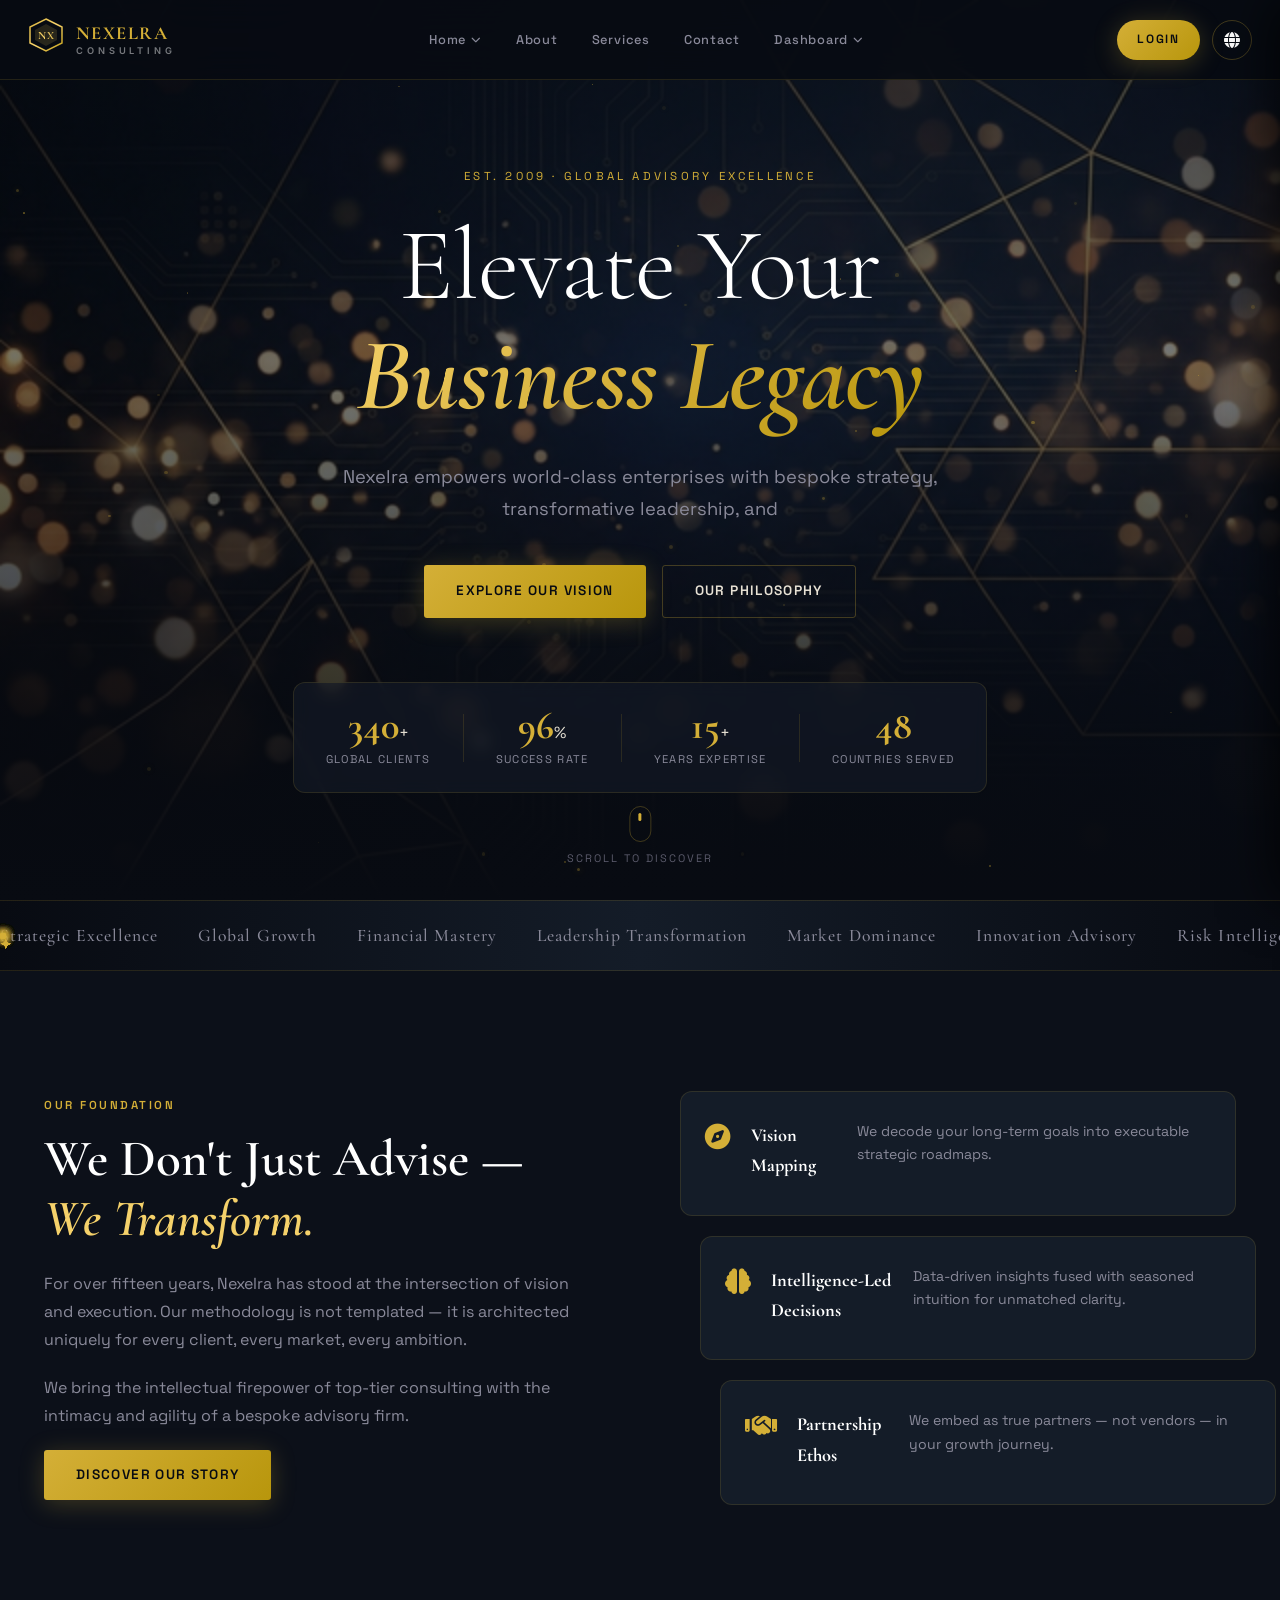
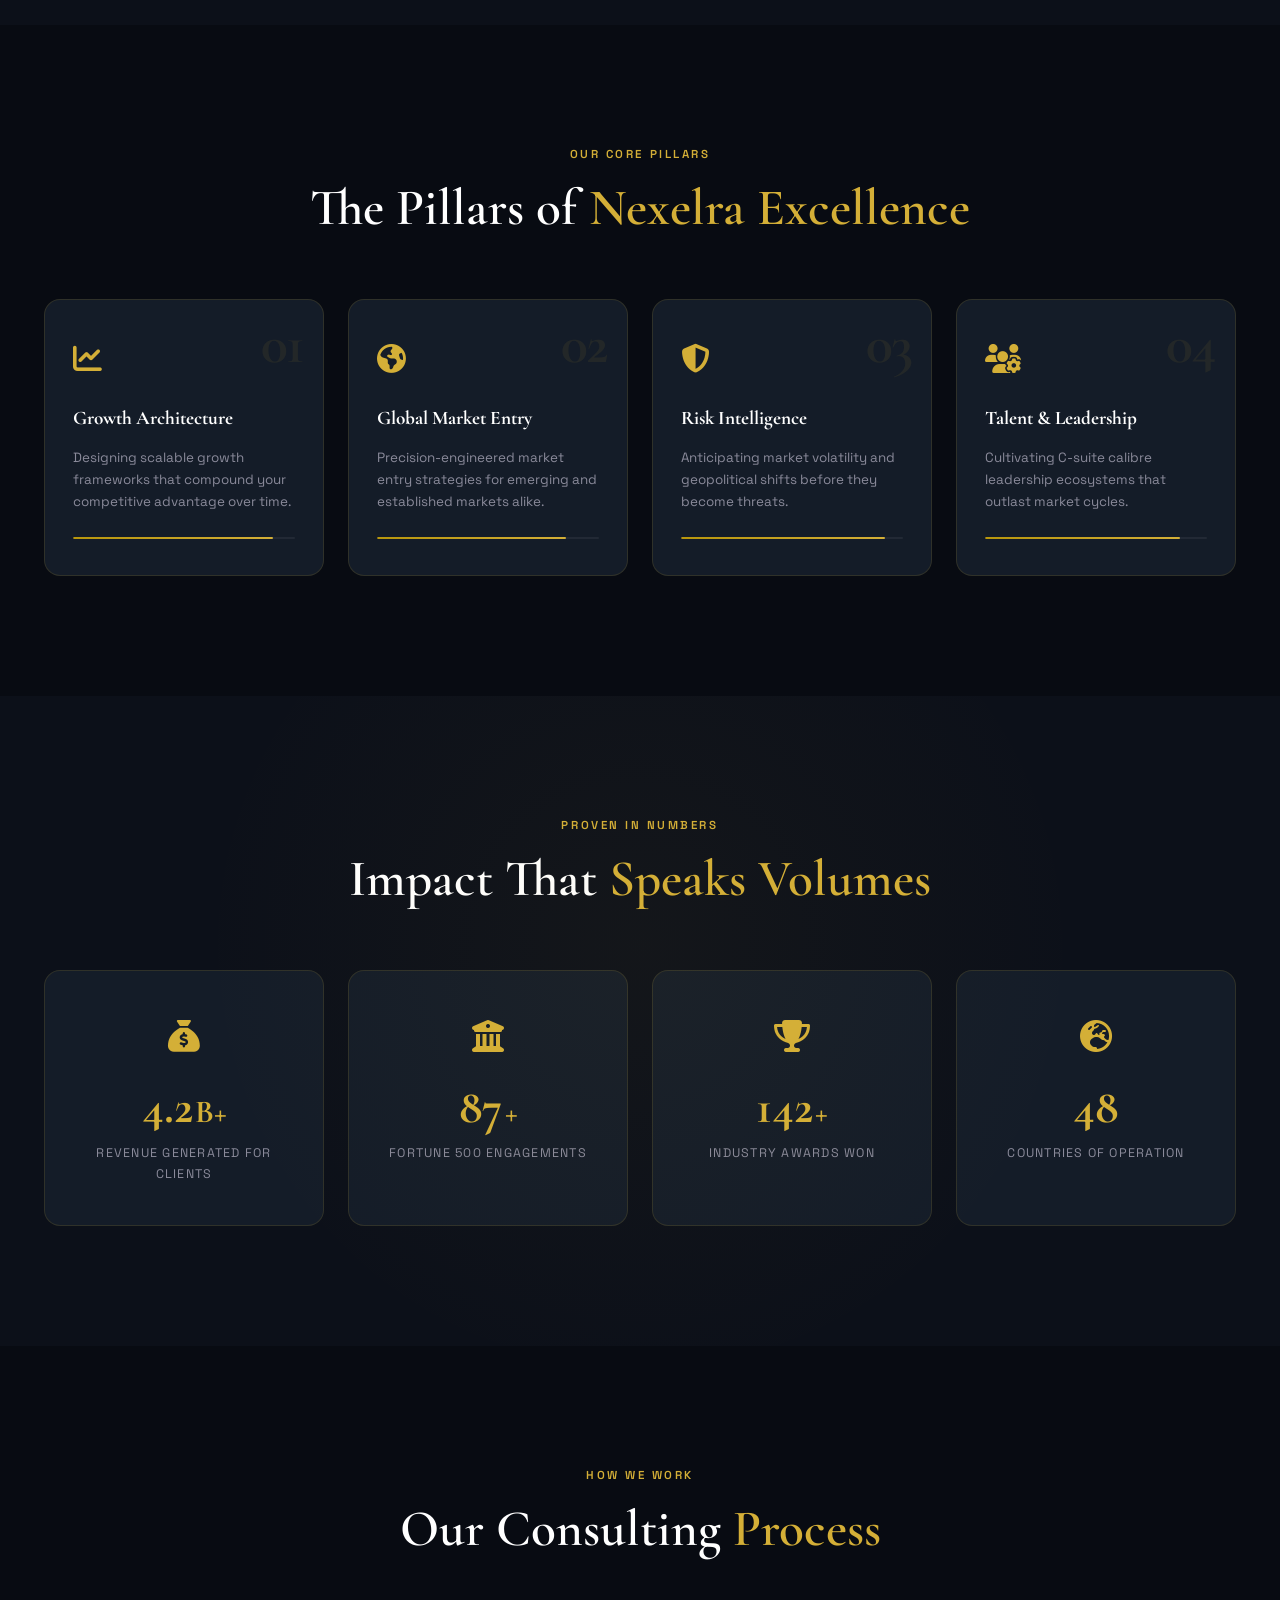
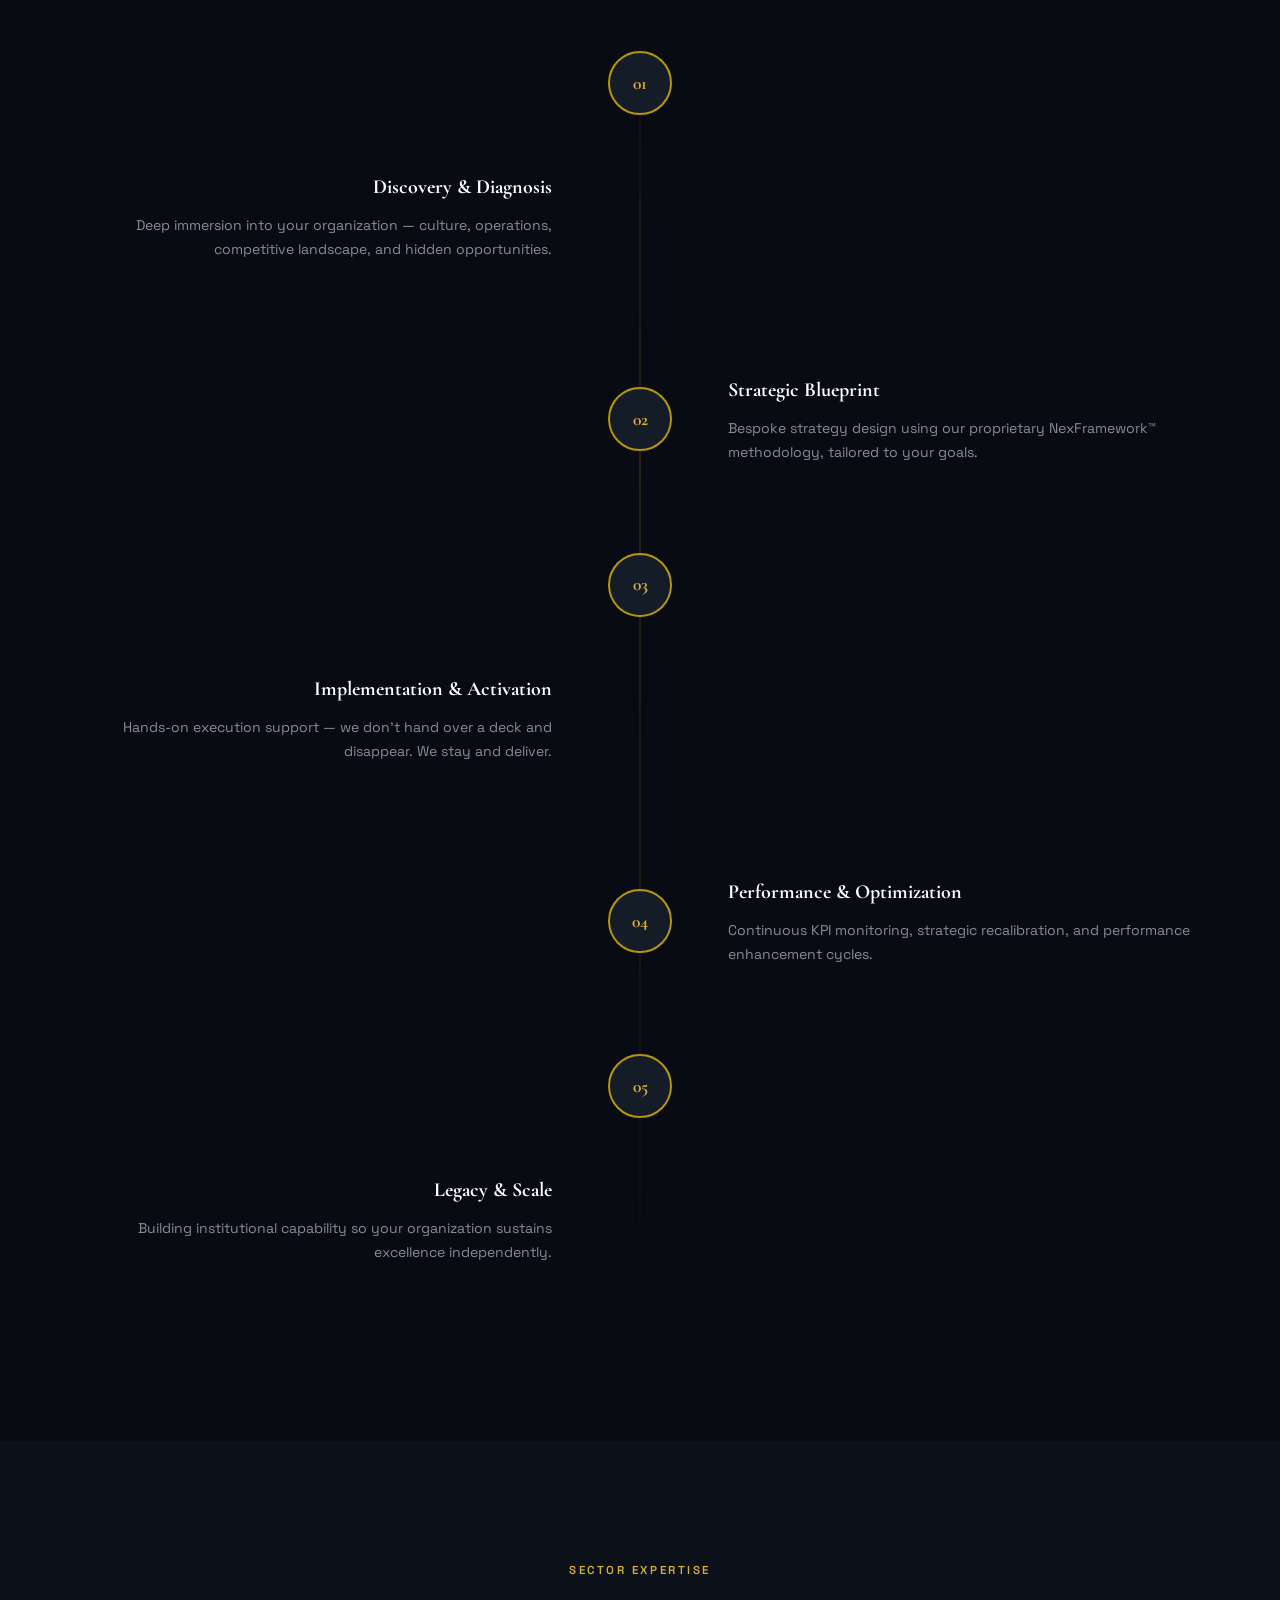
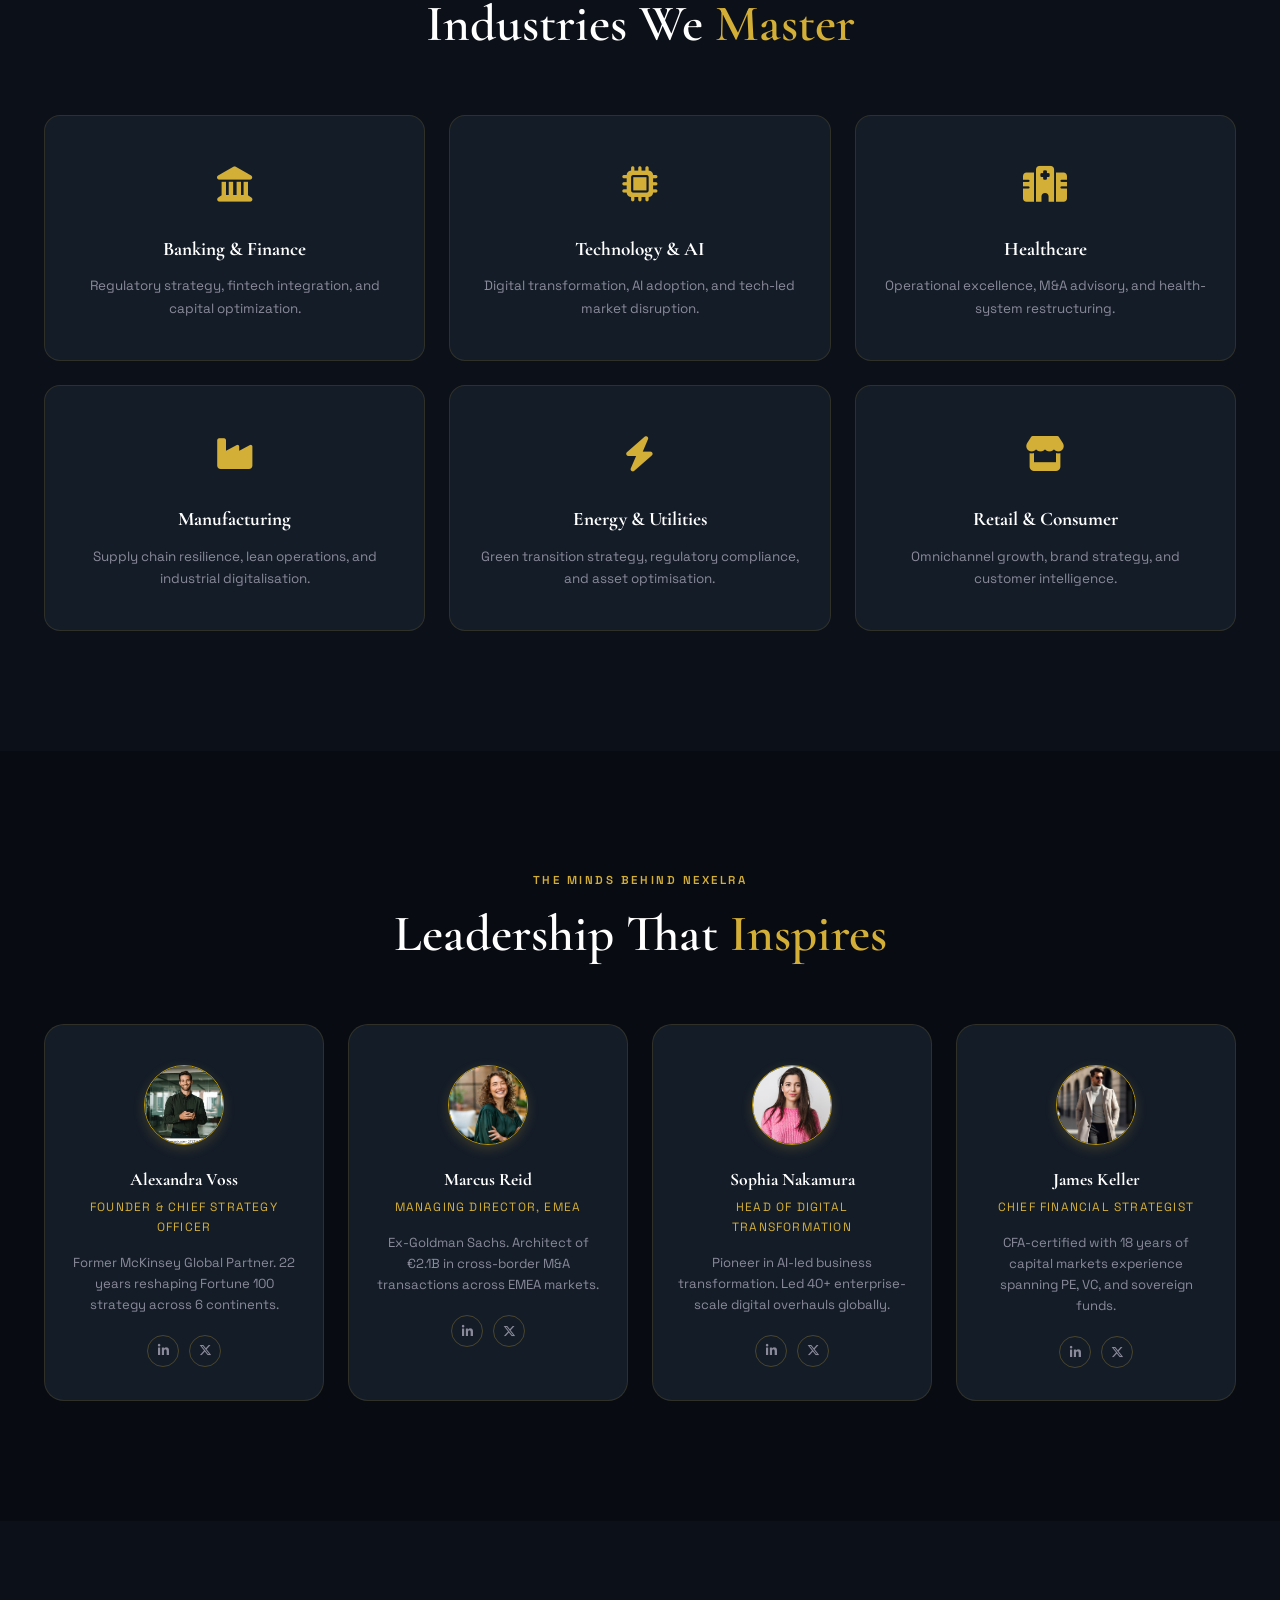
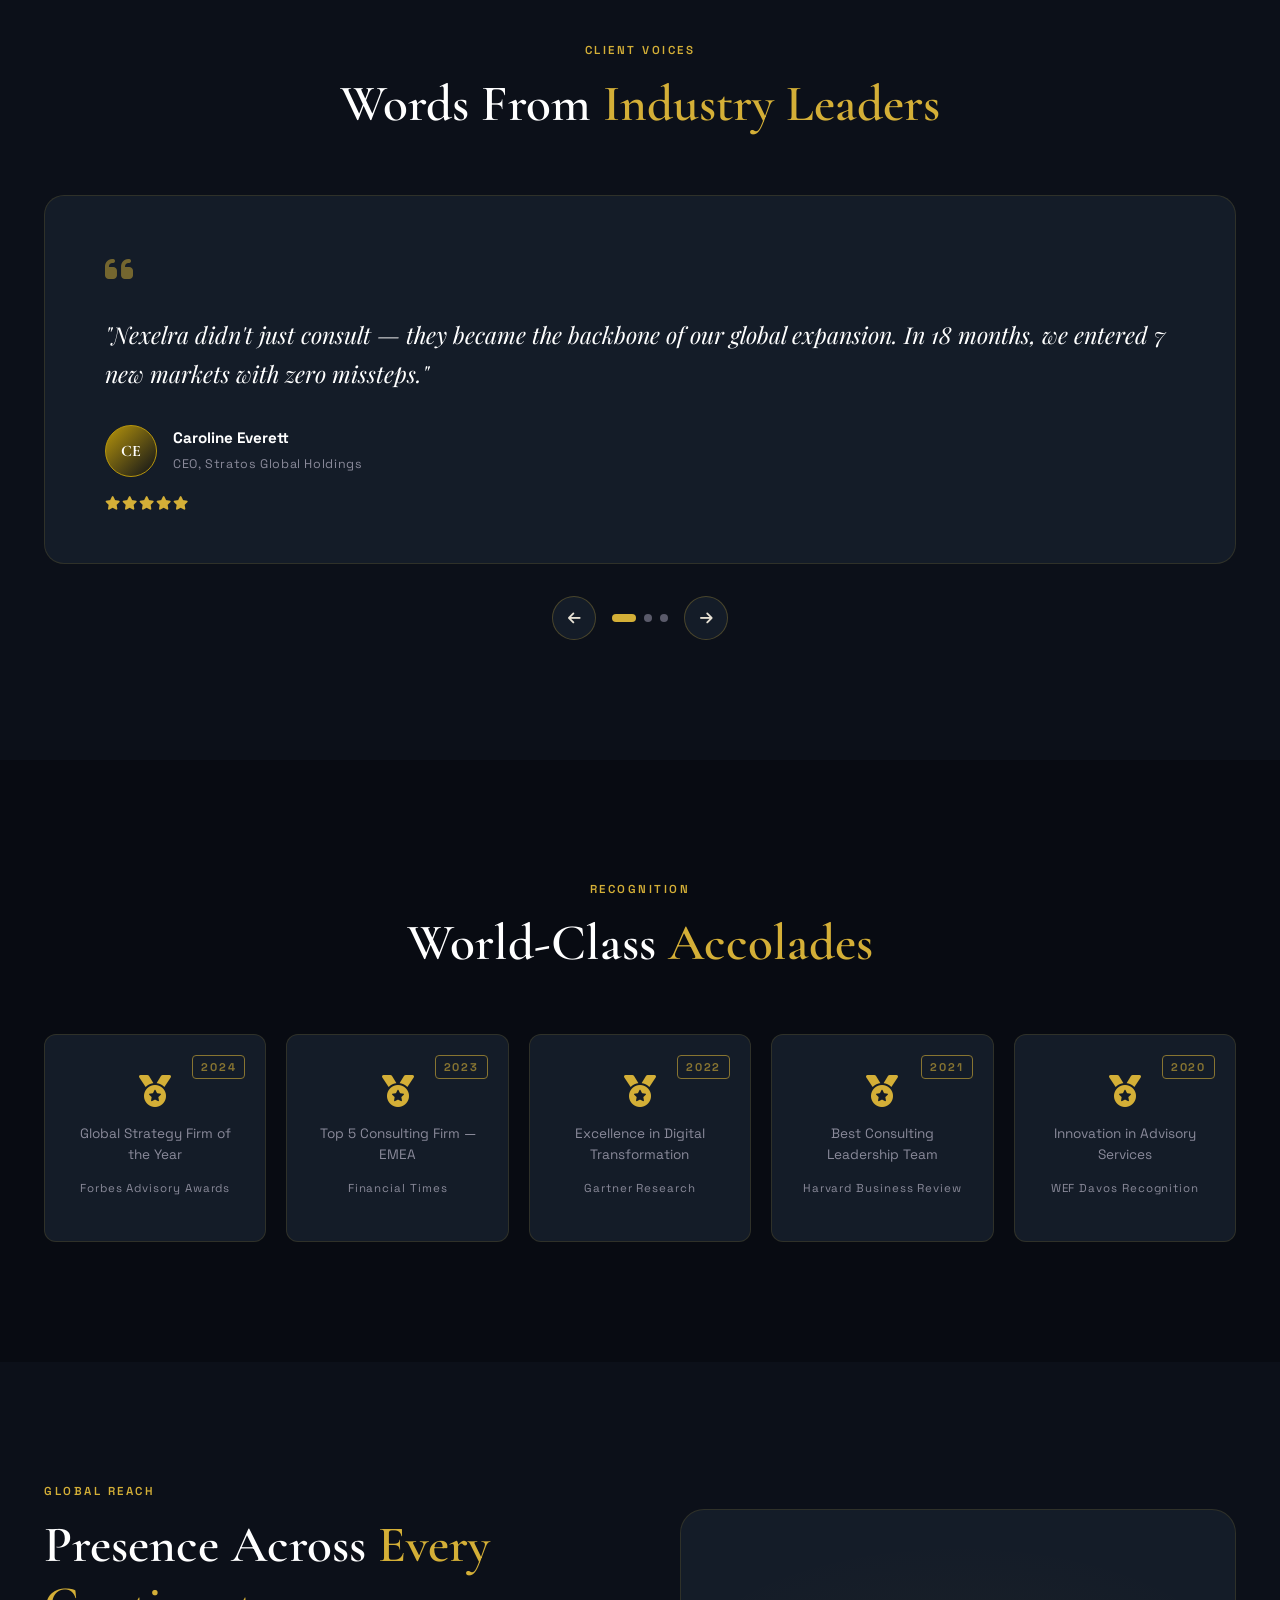
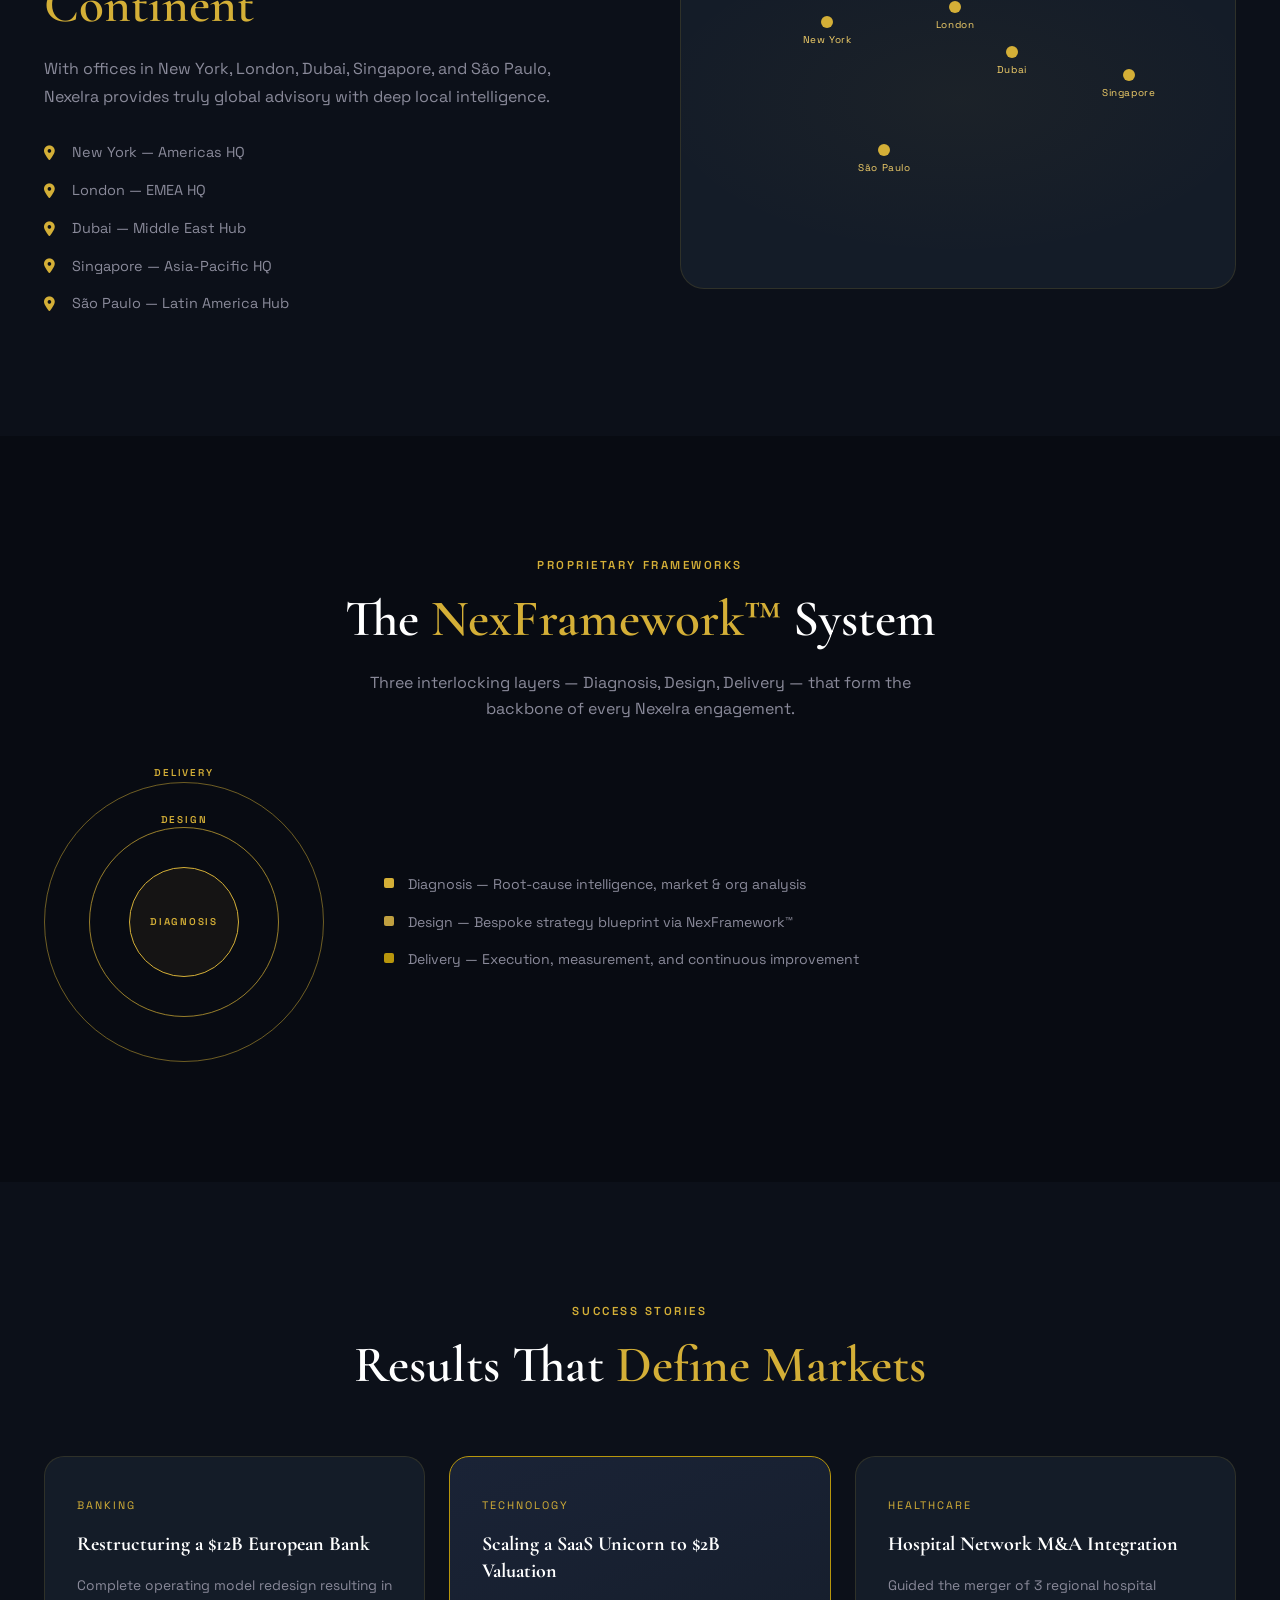
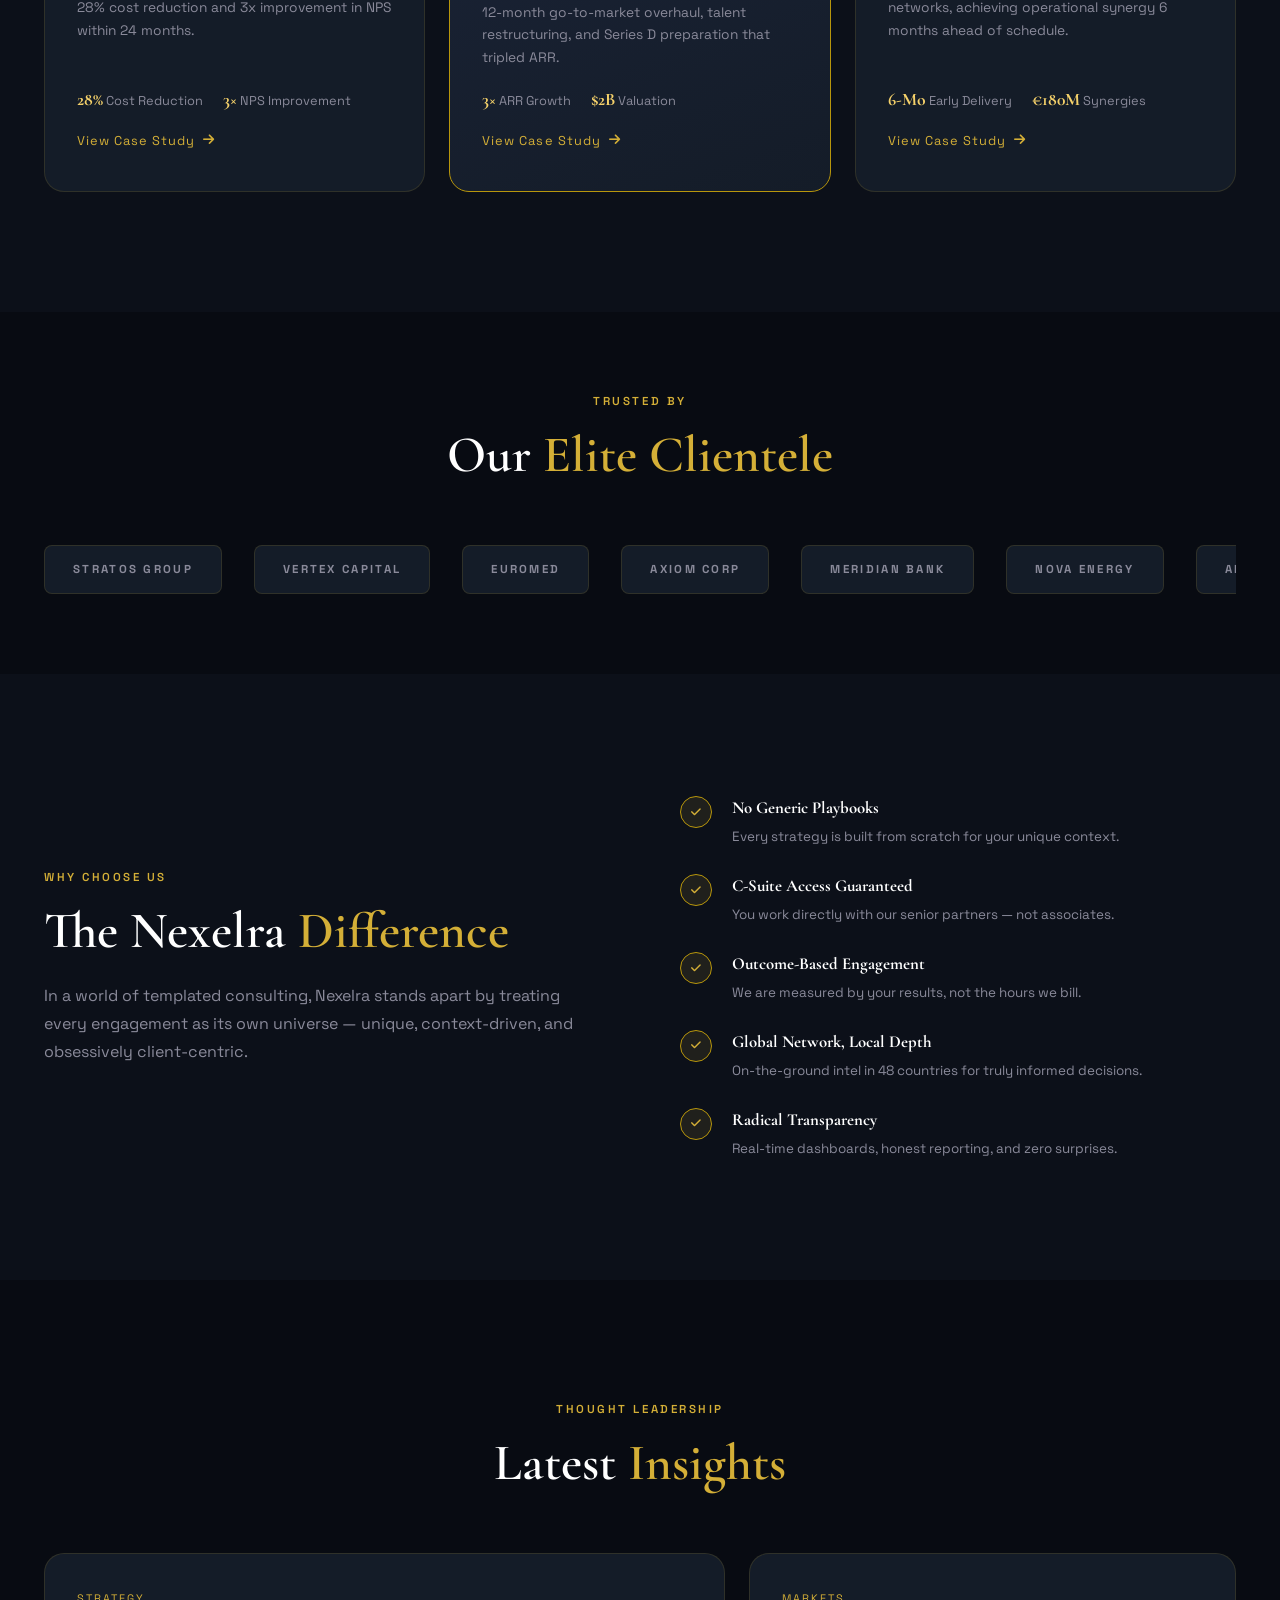
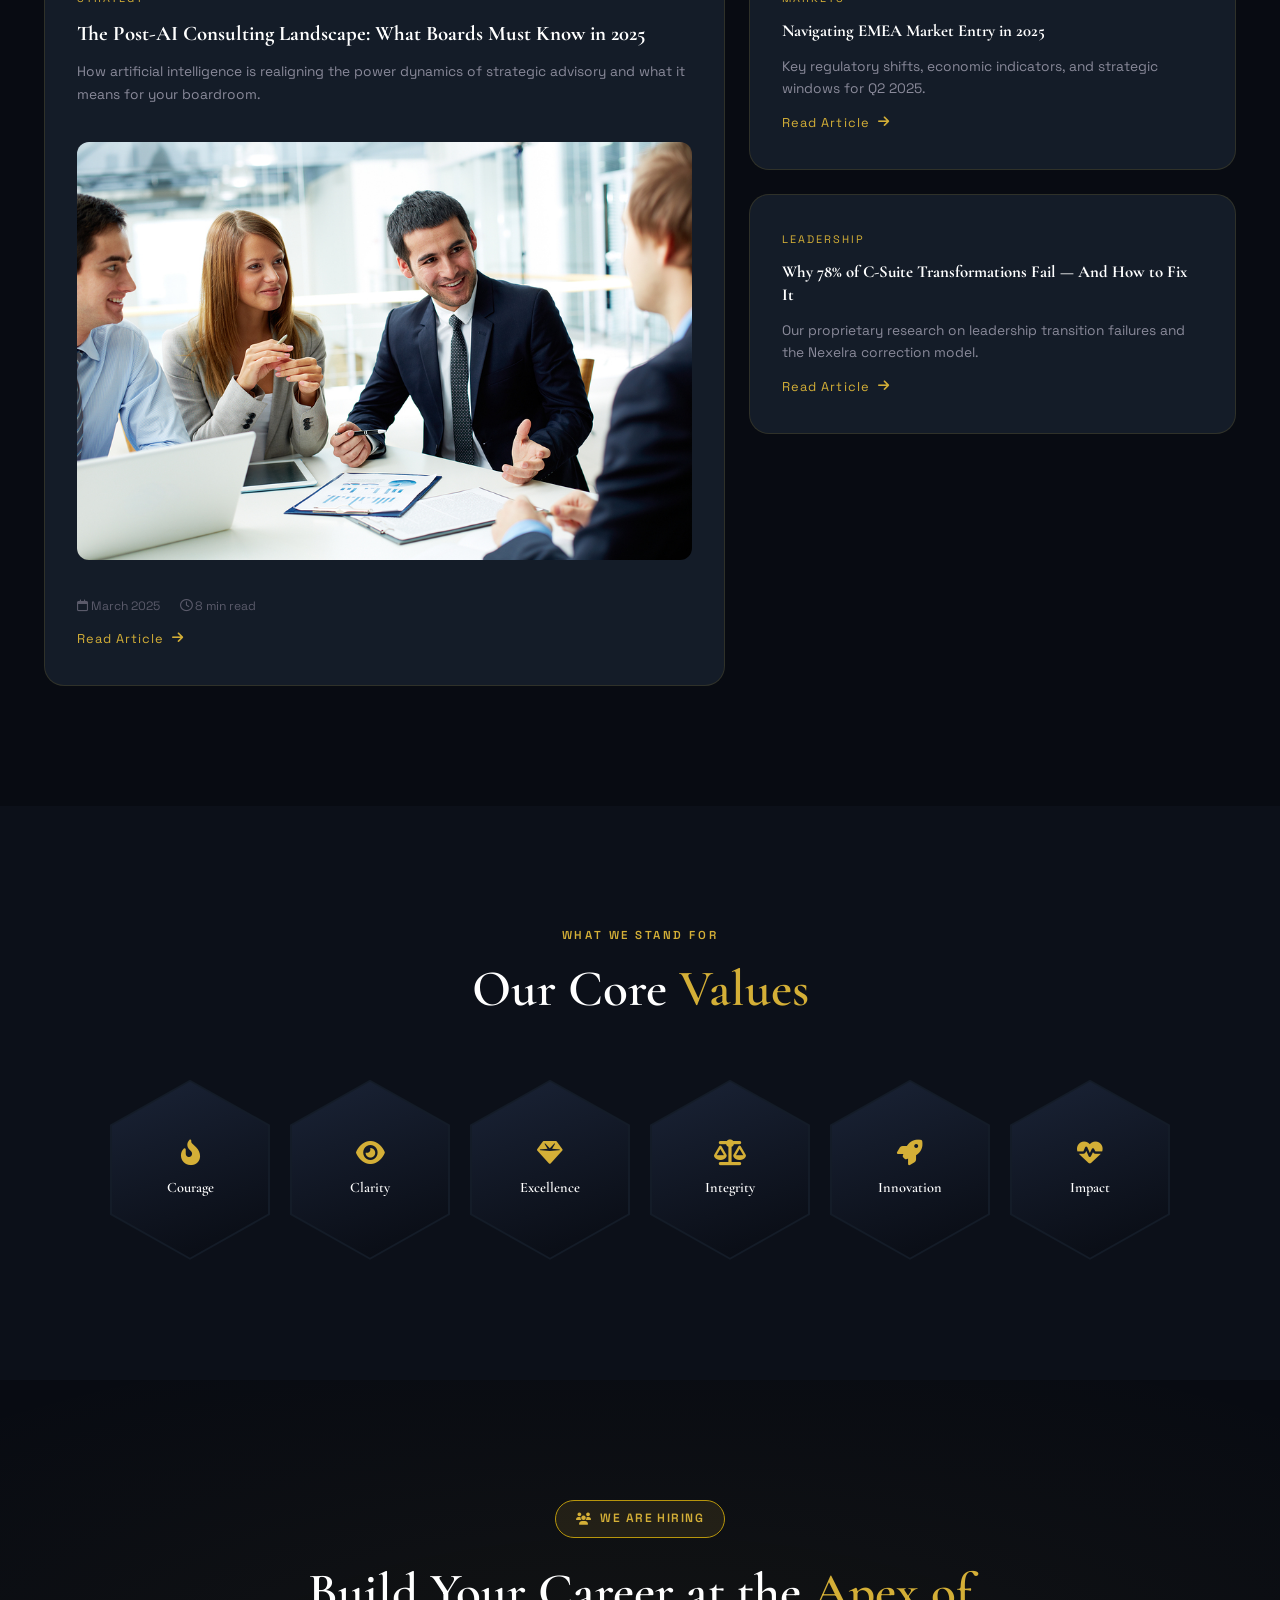
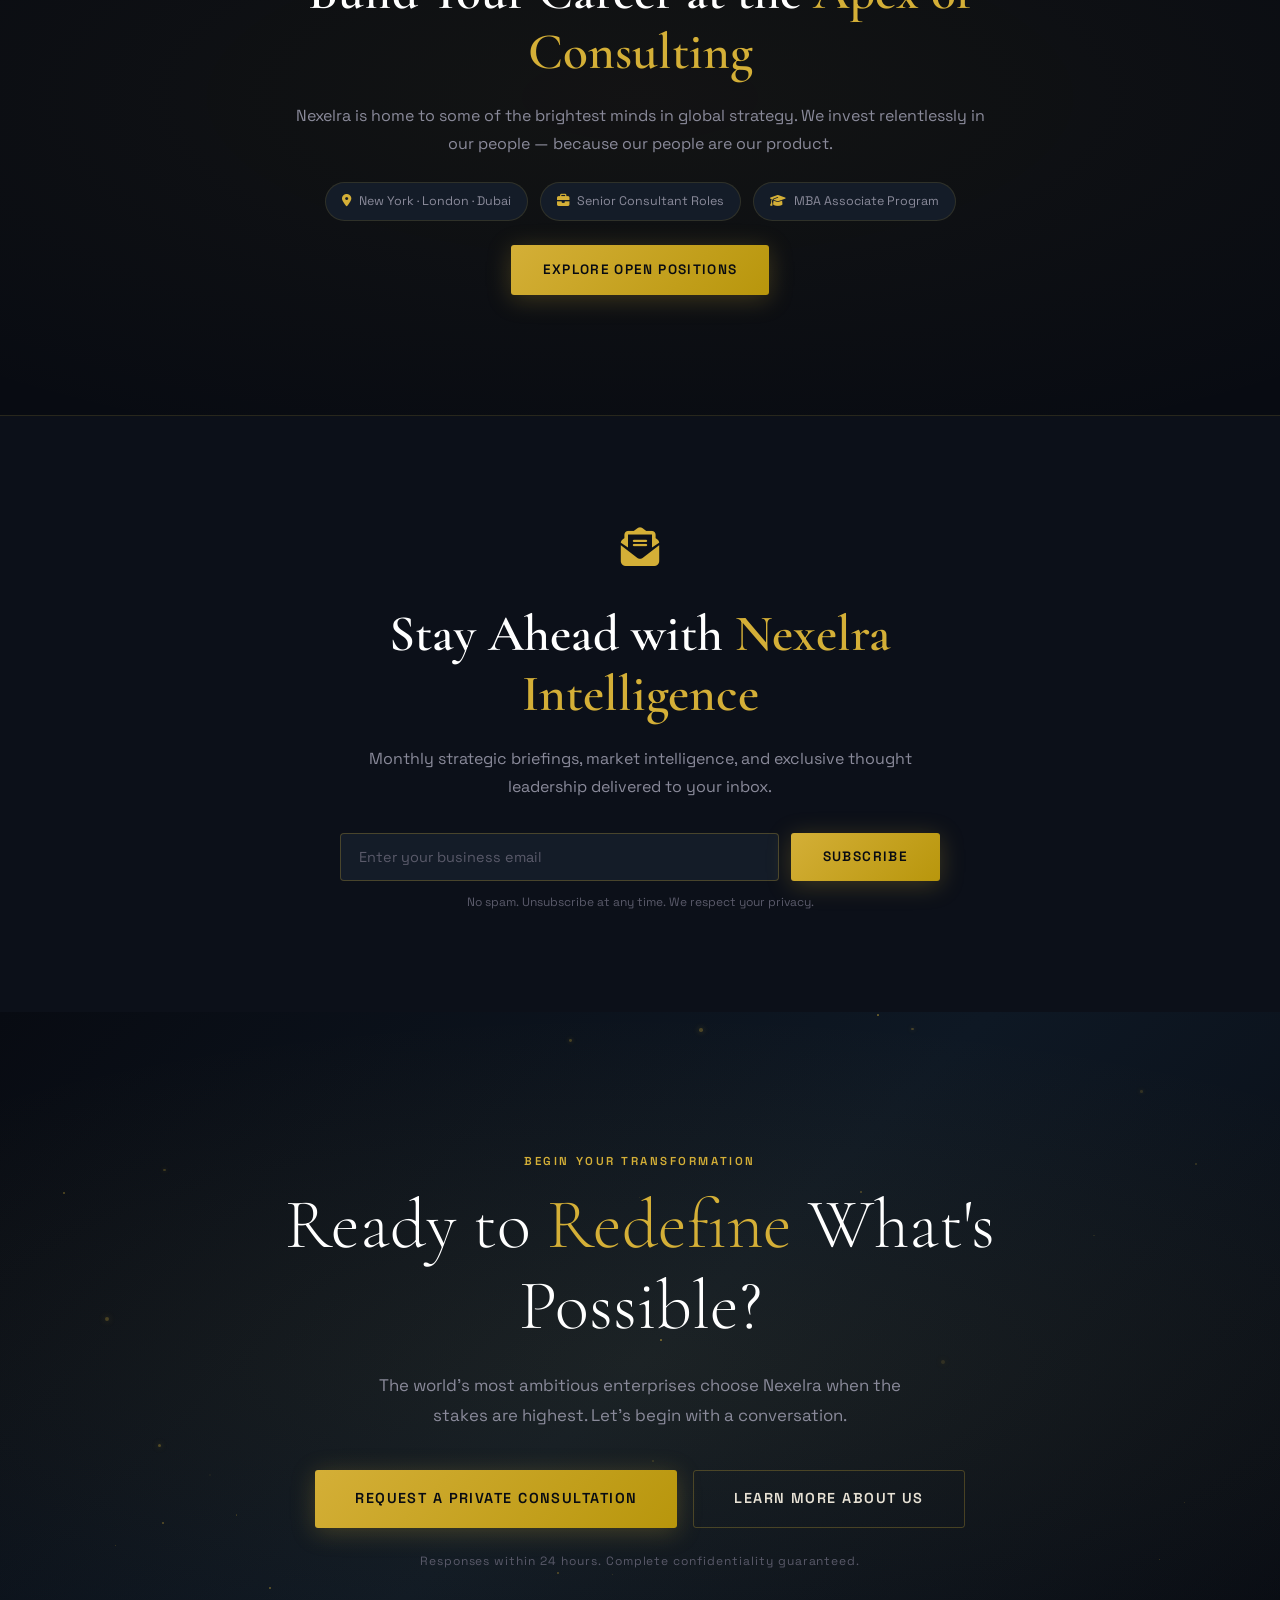
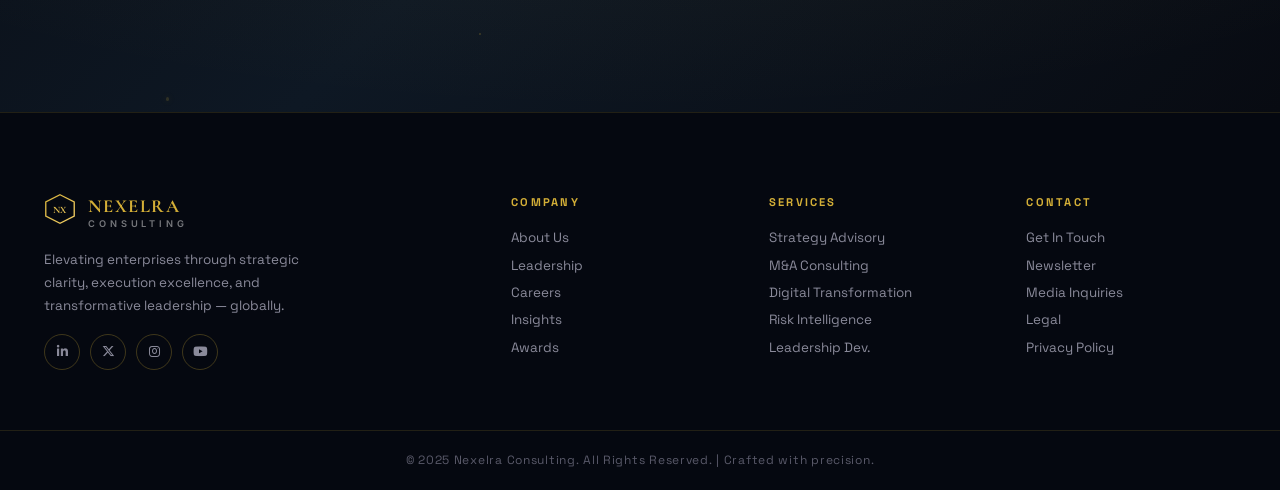
==== index.html @ 93259932 "Initial commit" ====
<!DOCTYPE html>
<html lang="en" dir="ltr">

<head>
    <meta charset="UTF-8" />
    <meta name="viewport" content="width=device-width, initial-scale=1.0" />
    <link rel="icon" type="image/png" href="favicon.png">
    <title>Nexelra Consulting | Elite Business Strategy & Advisory</title>
    <meta name="description"
        content="Nexelra Consulting — World-class business strategy, financial advisory, and leadership transformation for visionary enterprises." />
    <link rel="preconnect" href="https://fonts.googleapis.com" />
    <link rel="preconnect" href="https://fonts.gstatic.com" crossorigin />
    <link
        href="https://fonts.googleapis.com/css2?family=Cormorant+Garamond:ital,wght@0,300;0,400;0,500;0,600;0,700;1,300;1,400;1,600&family=Inter:wght@300;400;500;600;700&family=Playfair+Display:ital,wght@0,400;0,700;0,900;1,400;1,700&family=Space+Grotesk:wght@300;400;500;600;700&display=swap"
        rel="stylesheet" />
    <link rel="stylesheet" href="https://cdnjs.cloudflare.com/ajax/libs/font-awesome/6.5.0/css/all.min.css" />
    <style>
        /* Aggressive Animation Lockdown for Home 1 Hero */
        .hero-section,
        .hero-bg,
        .hero-content,
        .hero-content * {
            animation: none !important;
            transition: none !important;
            transform: none !important;
            opacity: 1 !important;
            visibility: visible !important;
        }
    </style>
    <link rel="stylesheet" href="style.css" />
</head>

<body>

    <!-- ══════════════════════════════════════════ NAVBAR ══════════════════════════════════════════ -->
    <header class="navbar" id="navbar">
        <div class="nav-inner">

            <!-- Logo -->
            <a href="index.html" class="nav-logo" style="text-decoration: none;">
                <div class="logo-mark">
                    <svg width="36" height="36" viewBox="0 0 36 36" fill="none">
                        <polygon points="18,2 34,10 34,26 18,34 2,26 2,10" fill="none" stroke="url(#gGold)"
                            stroke-width="1.5" />
                        <polygon points="18,7 29,13 29,23 18,29 7,23 7,13" fill="url(#gGoldFill)" opacity="0.15" />
                        <text x="18" y="22" text-anchor="middle" fill="url(#gGold)" font-size="11"
                            font-family="Cormorant Garamond" font-weight="700" letter-spacing="1">NX</text>
                        <defs>
                            <linearGradient id="gGold" x1="0" y1="0" x2="36" y2="36" gradientUnits="userSpaceOnUse">
                                <stop offset="0%" stop-color="#D4AF37" />
                                <stop offset="50%" stop-color="#F5D16A" />
                                <stop offset="100%" stop-color="#B8960C" />
                            </linearGradient>
                            <linearGradient id="gGoldFill" x1="0" y1="0" x2="36" y2="36" gradientUnits="userSpaceOnUse">
                                <stop offset="0%" stop-color="#D4AF37" />
                                <stop offset="100%" stop-color="#F5D16A" />
                            </linearGradient>
                        </defs>
                    </svg>
                </div>
                <div class="logo-text">
                    <span class="logo-brand">NEXELRA</span>
                    <span class="logo-tagline">CONSULTING</span>
                </div>
            </a>

            <!-- Center Nav Links -->
            <nav class="nav-links" id="navLinks">
                <!-- Home Dropdown -->
                <div class="nav-item has-dropdown">
                    <a href="#" class="nav-link" id="homeLink">Home <i
                            class="fa-solid fa-chevron-down nav-arrow"></i></a>
                    <div class="dropdown-menu" id="homeDropdown">
                        <a href="index.html" class="dropdown-item">Home 1</a>
                        <a href="index2.html" class="dropdown-item">Home 2</a>
                    </div>
                </div>
                <!-- About -->
                <div class="nav-item">
                    <a href="about.html" class="nav-link">About</a>
                </div>
                <!-- Services -->
                <div class="nav-item">
                    <a href="services.html" class="nav-link">Services</a>
                </div>
                <!-- Contact -->
                <div class="nav-item">
                    <a href="contact.html" class="nav-link">Contact</a>
                </div>
                <!-- Dashboard Dropdown -->
                <div class="nav-item has-dropdown">
                    <a href="#" class="nav-link" id="dashLink">Dashboard <i
                            class="fa-solid fa-chevron-down nav-arrow"></i></a>
                    <div class="dropdown-menu" id="dashDropdown">
                        <a href="user-dashboard.html" class="dropdown-item">User Dashboard</a>
                        <a href="admin-dashboard.html" class="dropdown-item">Admin Dashboard</a>
                    </div>
                </div>
            </nav>

            <!-- Right Controls -->
            <div class="nav-right">
                <a href="login.html" class="btn btn-gold header-login-btn">LOGIN</a>
                <button class="globe-btn" id="globeBtn" title="Toggle LTR / RTL" aria-label="Toggle text direction">
                    <i class="fa-solid fa-globe"></i>
                    <span class="globe-tooltip">LTR / RTL</span>
                </button>
                <button class="hamburger" id="hamburger" aria-label="Open menu">
                    <span></span><span></span><span></span>
                </button>
            </div>

        </div>

        </div>
    </header>

    <!-- Mobile Drawer — OUTSIDE header to avoid backdrop-filter clipping -->
    <div class="mobile-drawer" id="mobileDrawer">
        <!-- Drawer Top Bar -->
        <div class="drawer-topbar">
            <button class="drawer-globe" id="drawerGlobe" aria-label="Toggle direction">
                <i class="fa-solid fa-globe"></i>
            </button>
            <button class="drawer-close" id="drawerClose" aria-label="Close menu">
                <i class="fa-solid fa-xmark"></i>
            </button>
        </div>

        <!-- Nav Items -->
        <nav class="drawer-nav">
            <!-- HOME -->
            <div class="drawer-item has-sub">
                <button class="drawer-link sub-toggle" id="mobileHomeToggle">
                    HOME
                    <i class="fa-solid fa-chevron-down drawer-arrow"></i>
                </button>
                <div class="drawer-sub" id="mobileHomeSub">
                    <a href="index.html" class="drawer-sub-link">Home 1</a>
                    <a href="index2.html" class="drawer-sub-link">Home 2</a>
                </div>
            </div>
            <!-- ABOUT -->
            <div class="drawer-item">
                <a href="about.html" class="drawer-link">ABOUT</a>
            </div>
            <!-- SERVICES -->
            <div class="drawer-item">
                <a href="services.html" class="drawer-link">SERVICES</a>
            </div>
            <!-- CONTACT -->
            <div class="drawer-item">
                <a href="contact.html" class="drawer-link">CONTACT</a>
            </div>
            <!-- DASHBOARD -->
            <div class="drawer-item has-sub">
                <button class="drawer-link sub-toggle" id="mobileDashToggle">
                    DASHBOARD
                    <i class="fa-solid fa-chevron-down drawer-arrow"></i>
                </button>
                <div class="drawer-sub" id="mobileDashSub">
                    <a href="user-dashboard.html" class="drawer-sub-link">User Dashboard</a>
                    <a href="admin-dashboard.html" class="drawer-sub-link">Admin Dashboard</a>
                </div>
            </div>

            <!-- LOGIN BUTTON -->
            <a href="login.html" class="btn btn-gold drawer-login-btn">LOGIN</a>
        </nav>

        <!-- Drawer Footer -->
        <div class="drawer-footer">
        </div>
    </div>

    <!-- ══════════════════════════════════════════ SECTION 1 — HERO ══════════════════════════════════════════ -->
    <section class="section hero-section" id="home">
        <div class="hero-bg" id="heroBg"></div>
        <div class="hero-particles" id="heroParticles"></div>
        <div class="hero-content">
            <p class="hero-eyebrow">Est. 2009 · Global Advisory Excellence</p>
            <h1 class="hero-title">
                Elevate Your <br />
                <span class="hero-title-gold">Business Legacy</span>
            </h1>
            <p class="hero-subtitle">
                Nexelra empowers world-class enterprises with bespoke strategy, transformative leadership, and
                precision-engineered growth solutions.
            </p>
            <div class="hero-cta-group">
                <a href="#vision" class="btn btn-gold">Explore Our Vision</a>
                <a href="#philosophy" class="btn btn-outline">Our Philosophy</a>
            </div>
            <div class="hero-stats">
                <div class="hero-stat">
                    <span class="stat-number" data-target="340">0</span><span>+</span>
                    <span class="stat-label">Global Clients</span>
                </div>
                <div class="hero-stat-divider"></div>
                <div class="hero-stat">
                    <span class="stat-number" data-target="96">0</span><span>%</span>
                    <span class="stat-label">Success Rate</span>
                </div>
                <div class="hero-stat-divider"></div>
                <div class="hero-stat">
                    <span class="stat-number" data-target="15">0</span><span>+</span>
                    <span class="stat-label">Years Expertise</span>
                </div>
                <div class="hero-stat-divider"></div>
                <div class="hero-stat">
                    <span class="stat-number" data-target="48">0</span><span></span>
                    <span class="stat-label">Countries Served</span>
                </div>
            </div>
        </div>
        <div class="hero-scroll-indicator">
            <div class="scroll-mouse">
                <div class="scroll-wheel"></div>
            </div>
            <span>Scroll to Discover</span>
        </div>
    </section>

    <!-- ══════════════════════════════════════════ SECTION 2 — VISION MARQUEE ══════════════════════════════════════════ -->
    <section class="section marquee-section" id="vision">
        <div class="marquee-track">
            <span>Strategic Excellence</span><span class="dot">✦</span>
            <span>Global Growth</span><span class="dot">✦</span>
            <span>Financial Mastery</span><span class="dot">✦</span>
            <span>Leadership Transformation</span><span class="dot">✦</span>
            <span>Market Dominance</span><span class="dot">✦</span>
            <span>Innovation Advisory</span><span class="dot">✦</span>
            <span>Risk Intelligence</span><span class="dot">✦</span>
            <span>Board-Level Counsel</span><span class="dot">✦</span>
            <span>Strategic Excellence</span><span class="dot">✦</span>
            <span>Global Growth</span><span class="dot">✦</span>
            <span>Financial Mastery</span><span class="dot">✦</span>
            <span>Leadership Transformation</span><span class="dot">✦</span>
        </div>
    </section>

    <!-- ══════════════════════════════════════════ SECTION 3 — PHILOSOPHY ══════════════════════════════════════════ -->
    <section class="section philosophy-section" id="philosophy">
        <div class="container">
            <div class="phil-grid">
                <div class="phil-left" data-aos="fade-right">
                    <p class="section-eyebrow">Our Foundation</p>
                    <h2 class="section-title">We Don't Just Advise — <br /><em>We Transform.</em></h2>
                    <p class="section-body">For over fifteen years, Nexelra has stood at the intersection of vision and
                        execution. Our methodology is not templated — it is architected uniquely for every client, every
                        market, every ambition.</p>
                    <p class="section-body">We bring the intellectual firepower of top-tier consulting with the intimacy
                        and agility of a bespoke advisory firm.</p>
                    <a href="about.html" class="btn btn-gold">Discover Our Story</a>
                </div>
                <div class="phil-right" data-aos="fade-left">
                    <div class="phil-card-stack">
                        <div class="phil-card" style="--i:0">
                            <i class="fa-solid fa-compass phil-icon"></i>
                            <h3>Vision Mapping</h3>
                            <p>We decode your long-term goals into executable strategic roadmaps.</p>
                        </div>
                        <div class="phil-card" style="--i:1">
                            <i class="fa-solid fa-brain phil-icon"></i>
                            <h3>Intelligence-Led Decisions</h3>
                            <p>Data-driven insights fused with seasoned intuition for unmatched clarity.</p>
                        </div>
                        <div class="phil-card" style="--i:2">
                            <i class="fa-solid fa-handshake phil-icon"></i>
                            <h3>Partnership Ethos</h3>
                            <p>We embed as true partners — not vendors — in your growth journey.</p>
                        </div>
                    </div>
                </div>
            </div>
        </div>
    </section>

    <!-- ══════════════════════════════════════════ SECTION 4 — PILLARS ══════════════════════════════════════════ -->
    <section class="section pillars-section" id="pillars">
        <div class="container">
            <div class="section-header" data-aos="fade-up">
                <p class="section-eyebrow">Our Core Pillars</p>
                <h2 class="section-title">The Pillars of <span class="gold">Nexelra Excellence</span></h2>
            </div>
            <div class="pillars-grid">
                <div class="pillar-card" data-aos="fade-up" style="--delay:0s">
                    <div class="pillar-number">01</div>
                    <div class="pillar-icon-wrap"><i class="fa-solid fa-chart-line"></i></div>
                    <h3>Growth Architecture</h3>
                    <p>Designing scalable growth frameworks that compound your competitive advantage over time.</p>
                    <div class="pillar-bar">
                        <div class="pillar-bar-fill" style="--w:90%"></div>
                    </div>
                </div>
                <div class="pillar-card" data-aos="fade-up" style="--delay:0.1s">
                    <div class="pillar-number">02</div>
                    <div class="pillar-icon-wrap"><i class="fa-solid fa-globe-americas"></i></div>
                    <h3>Global Market Entry</h3>
                    <p>Precision-engineered market entry strategies for emerging and established markets alike.</p>
                    <div class="pillar-bar">
                        <div class="pillar-bar-fill" style="--w:85%"></div>
                    </div>
                </div>
                <div class="pillar-card" data-aos="fade-up" style="--delay:0.2s">
                    <div class="pillar-number">03</div>
                    <div class="pillar-icon-wrap"><i class="fa-solid fa-shield-halved"></i></div>
                    <h3>Risk Intelligence</h3>
                    <p>Anticipating market volatility and geopolitical shifts before they become threats.</p>
                    <div class="pillar-bar">
                        <div class="pillar-bar-fill" style="--w:92%"></div>
                    </div>
                </div>
                <div class="pillar-card" data-aos="fade-up" style="--delay:0.3s">
                    <div class="pillar-number">04</div>
                    <div class="pillar-icon-wrap"><i class="fa-solid fa-users-gear"></i></div>
                    <h3>Talent & Leadership</h3>
                    <p>Cultivating C-suite calibre leadership ecosystems that outlast market cycles.</p>
                    <div class="pillar-bar">
                        <div class="pillar-bar-fill" style="--w:88%"></div>
                    </div>
                </div>
            </div>
        </div>
    </section>

    <!-- ══════════════════════════════════════════ SECTION 5 — NUMERICAL IMPACT ══════════════════════════════════════════ -->
    <section class="section impact-section" id="impact">
        <div class="impact-bg-shape"></div>
        <div class="container">
            <div class="section-header" data-aos="fade-up">
                <p class="section-eyebrow">Proven in Numbers</p>
                <h2 class="section-title">Impact That <span class="gold">Speaks Volumes</span></h2>
            </div>
            <div class="impact-grid">
                <div class="impact-card" data-aos="zoom-in" style="--delay:0s">
                    <div class="impact-icon"><i class="fa-solid fa-sack-dollar"></i></div>
                    <div class="impact-value"><span class="count" data-target="4.2">0</span><span
                            class="impact-unit">B+</span></div>
                    <p class="impact-label">Revenue Generated for Clients</p>
                </div>
                <div class="impact-card" data-aos="zoom-in" style="--delay:0.1s">
                    <div class="impact-icon"><i class="fa-solid fa-building-columns"></i></div>
                    <div class="impact-value"><span class="count" data-target="87">0</span><span
                            class="impact-unit">+</span></div>
                    <p class="impact-label">Fortune 500 Engagements</p>
                </div>
                <div class="impact-card" data-aos="zoom-in" style="--delay:0.2s">
                    <div class="impact-icon"><i class="fa-solid fa-trophy"></i></div>
                    <div class="impact-value"><span class="count" data-target="142">0</span><span
                            class="impact-unit">+</span></div>
                    <p class="impact-label">Industry Awards Won</p>
                </div>
                <div class="impact-card" data-aos="zoom-in" style="--delay:0.3s">
                    <div class="impact-icon"><i class="fa-solid fa-earth-europe"></i></div>
                    <div class="impact-value"><span class="count" data-target="48">0</span><span
                            class="impact-unit"></span></div>
                    <p class="impact-label">Countries of Operation</p>
                </div>
            </div>
        </div>
    </section>

    <!-- ══════════════════════════════════════════ SECTION 6 — PROCESS TIMELINE ══════════════════════════════════════════ -->
    <section class="section process-section" id="process">
        <div class="container">
            <div class="section-header" data-aos="fade-up">
                <p class="section-eyebrow">How We Work</p>
                <h2 class="section-title">Our Consulting <span class="gold">Process</span></h2>
            </div>
            <div class="timeline">
                <div class="timeline-item" data-aos="fade-right">
                    <div class="timeline-step">01</div>
                    <div class="timeline-content">
                        <h3>Discovery & Diagnosis</h3>
                        <p>Deep immersion into your organization — culture, operations, competitive landscape, and
                            hidden opportunities.</p>
                    </div>
                </div>
                <div class="timeline-item" data-aos="fade-left">
                    <div class="timeline-step">02</div>
                    <div class="timeline-content">
                        <h3>Strategic Blueprint</h3>
                        <p>Bespoke strategy design using our proprietary NexFramework™ methodology, tailored to your
                            goals.</p>
                    </div>
                </div>
                <div class="timeline-item" data-aos="fade-right">
                    <div class="timeline-step">03</div>
                    <div class="timeline-content">
                        <h3>Implementation & Activation</h3>
                        <p>Hands-on execution support — we don't hand over a deck and disappear. We stay and deliver.
                        </p>
                    </div>
                </div>
                <div class="timeline-item" data-aos="fade-left">
                    <div class="timeline-step">04</div>
                    <div class="timeline-content">
                        <h3>Performance & Optimization</h3>
                        <p>Continuous KPI monitoring, strategic recalibration, and performance enhancement cycles.</p>
                    </div>
                </div>
                <div class="timeline-item" data-aos="fade-right">
                    <div class="timeline-step">05</div>
                    <div class="timeline-content">
                        <h3>Legacy & Scale</h3>
                        <p>Building institutional capability so your organization sustains excellence independently.</p>
                    </div>
                </div>
            </div>
        </div>
    </section>

    <!-- ══════════════════════════════════════════ SECTION 7 — INDUSTRIES ══════════════════════════════════════════ -->
    <section class="section industries-section" id="industries">
        <div class="container">
            <div class="section-header" data-aos="fade-up">
                <p class="section-eyebrow">Sector Expertise</p>
                <h2 class="section-title">Industries We <span class="gold">Master</span></h2>
            </div>
            <div class="industries-grid">
                <div class="industry-card" data-aos="fade-up" style="--delay:0s">
                    <div class="industry-icon"><i class="fa-solid fa-landmark"></i></div>
                    <h3>Banking & Finance</h3>
                    <p>Regulatory strategy, fintech integration, and capital optimization.</p>
                </div>
                <div class="industry-card" data-aos="fade-up" style="--delay:0.08s">
                    <div class="industry-icon"><i class="fa-solid fa-microchip"></i></div>
                    <h3>Technology & AI</h3>
                    <p>Digital transformation, AI adoption, and tech-led market disruption.</p>
                </div>
                <div class="industry-card" data-aos="fade-up" style="--delay:0.16s">
                    <div class="industry-icon"><i class="fa-solid fa-hospital"></i></div>
                    <h3>Healthcare</h3>
                    <p>Operational excellence, M&A advisory, and health-system restructuring.</p>
                </div>
                <div class="industry-card" data-aos="fade-up" style="--delay:0.24s">
                    <div class="industry-icon"><i class="fa-solid fa-industry"></i></div>
                    <h3>Manufacturing</h3>
                    <p>Supply chain resilience, lean operations, and industrial digitalisation.</p>
                </div>
                <div class="industry-card" data-aos="fade-up" style="--delay:0.32s">
                    <div class="industry-icon"><i class="fa-solid fa-bolt"></i></div>
                    <h3>Energy & Utilities</h3>
                    <p>Green transition strategy, regulatory compliance, and asset optimisation.</p>
                </div>
                <div class="industry-card" data-aos="fade-up" style="--delay:0.40s">
                    <div class="industry-icon"><i class="fa-solid fa-store"></i></div>
                    <h3>Retail & Consumer</h3>
                    <p>Omnichannel growth, brand strategy, and customer intelligence.</p>
                </div>
            </div>
        </div>
    </section>

    <!-- ══════════════════════════════════════════ SECTION 8 — TEAM SPOTLIGHT ══════════════════════════════════════════ -->
    <section class="section team-section" id="team">
        <div class="container">
            <div class="section-header" data-aos="fade-up">
                <p class="section-eyebrow">The Minds Behind Nexelra</p>
                <h2 class="section-title">Leadership That <span class="gold">Inspires</span></h2>
            </div>
            <div class="team-grid">
                <div class="team-card" data-aos="fade-up" style="--delay:0s">
                    <div class="team-avatar-img">
                        <img src="m1.webp" alt="Alexandra Voss">
                    </div>
                    <h3 class="team-name">Alexandra Voss</h3>
                    <p class="team-role">Founder & Chief Strategy Officer</p>
                    <p class="team-bio">Former McKinsey Global Partner. 22 years reshaping Fortune 100 strategy across 6
                        continents.</p>
                    <div class="team-social">
                        <a href="#" aria-label="LinkedIn"><i class="fa-brands fa-linkedin-in"></i></a>
                        <a href="#" aria-label="Twitter"><i class="fa-brands fa-x-twitter"></i></a>
                    </div>
                </div>
                <div class="team-card" data-aos="fade-up" style="--delay:0.12s">
                    <div class="team-avatar-img">
                        <img src="f1.jpg" alt="Marcus Reid">
                    </div>
                    <h3 class="team-name">Marcus Reid</h3>
                    <p class="team-role">Managing Director, EMEA</p>
                    <p class="team-bio">Ex-Goldman Sachs. Architect of €2.1B in cross-border M&A transactions across
                        EMEA markets.</p>
                    <div class="team-social">
                        <a href="#" aria-label="LinkedIn"><i class="fa-brands fa-linkedin-in"></i></a>
                        <a href="#" aria-label="Twitter"><i class="fa-brands fa-x-twitter"></i></a>
                    </div>
                </div>
                <div class="team-card" data-aos="fade-up" style="--delay:0.24s">
                    <div class="team-avatar-img">
                        <img src="f2.avif" alt="Sophia Nakamura">
                    </div>
                    <h3 class="team-name">Sophia Nakamura</h3>
                    <p class="team-role">Head of Digital Transformation</p>
                    <p class="team-bio">Pioneer in AI-led business transformation. Led 40+ enterprise-scale digital
                        overhauls globally.</p>
                    <div class="team-social">
                        <a href="#" aria-label="LinkedIn"><i class="fa-brands fa-linkedin-in"></i></a>
                        <a href="#" aria-label="Twitter"><i class="fa-brands fa-x-twitter"></i></a>
                    </div>
                </div>
                <div class="team-card" data-aos="fade-up" style="--delay:0.36s">
                    <div class="team-avatar-img">
                        <img src="m2.jpg" alt="James Keller">
                    </div>
                    <h3 class="team-name">James Keller</h3>
                    <p class="team-role">Chief Financial Strategist</p>
                    <p class="team-bio">CFA-certified with 18 years of capital markets experience spanning PE, VC, and
                        sovereign funds.</p>
                    <div class="team-social">
                        <a href="#" aria-label="LinkedIn"><i class="fa-brands fa-linkedin-in"></i></a>
                        <a href="#" aria-label="Twitter"><i class="fa-brands fa-x-twitter"></i></a>
                    </div>
                </div>
            </div>
        </div>
    </section>

    <!-- ══════════════════════════════════════════ SECTION 9 — TESTIMONIALS ══════════════════════════════════════════ -->
    <section class="section testimonials-section" id="testimonials">
        <div class="container">
            <div class="section-header" data-aos="fade-up">
                <p class="section-eyebrow">Client Voices</p>
                <h2 class="section-title">Words From <span class="gold">Industry Leaders</span></h2>
            </div>
            <div class="testi-carousel" id="testiCarousel">
                <div class="testi-track" id="testiTrack">
                    <div class="testi-card">
                        <div class="testi-quote-icon"><i class="fa-solid fa-quote-left"></i></div>
                        <p class="testi-text">"Nexelra didn't just consult — they became the backbone of our global
                            expansion. In 18 months, we entered 7 new markets with zero missteps."</p>
                        <div class="testi-author">
                            <div class="testi-avatar">CE</div>
                            <div>
                                <strong>Caroline Everett</strong>
                                <span>CEO, Stratos Global Holdings</span>
                            </div>
                        </div>
                        <div class="testi-stars"><i class="fa-solid fa-star"></i><i class="fa-solid fa-star"></i><i
                                class="fa-solid fa-star"></i><i class="fa-solid fa-star"></i><i
                                class="fa-solid fa-star"></i></div>
                    </div>
                    <div class="testi-card">
                        <div class="testi-quote-icon"><i class="fa-solid fa-quote-left"></i></div>
                        <p class="testi-text">"The strategic clarity Nexelra brought to our board was transformational.
                            They identified $340M in untapped opportunity within our existing assets."</p>
                        <div class="testi-author">
                            <div class="testi-avatar">RP</div>
                            <div>
                                <strong>Rohan Patel</strong>
                                <span>Chairman, Vertex Capital Group</span>
                            </div>
                        </div>
                        <div class="testi-stars"><i class="fa-solid fa-star"></i><i class="fa-solid fa-star"></i><i
                                class="fa-solid fa-star"></i><i class="fa-solid fa-star"></i><i
                                class="fa-solid fa-star"></i></div>
                    </div>
                    <div class="testi-card">
                        <div class="testi-quote-icon"><i class="fa-solid fa-quote-left"></i></div>
                        <p class="testi-text">"Working with Nexelra felt like having a world-class co-founder on speed
                            dial. Their risk intelligence alone saved us from a $90M acquisition mistake."</p>
                        <div class="testi-author">
                            <div class="testi-avatar">LM</div>
                            <div>
                                <strong>Lena Müller</strong>
                                <span>CFO, EuroMed Innovations</span>
                            </div>
                        </div>
                        <div class="testi-stars"><i class="fa-solid fa-star"></i><i class="fa-solid fa-star"></i><i
                                class="fa-solid fa-star"></i><i class="fa-solid fa-star"></i><i
                                class="fa-solid fa-star"></i></div>
                    </div>
                </div>
                <div class="testi-controls">
                    <button class="testi-btn" id="testiPrev" aria-label="Previous"><i
                            class="fa-solid fa-arrow-left"></i></button>
                    <div class="testi-dots" id="testiDots"></div>
                    <button class="testi-btn" id="testiNext" aria-label="Next"><i
                            class="fa-solid fa-arrow-right"></i></button>
                </div>
            </div>
        </div>
    </section>

    <!-- ══════════════════════════════════════════ SECTION 10 — AWARDS TICKER ══════════════════════════════════════════ -->
    <section class="section awards-section" id="awards">
        <div class="container">
            <div class="section-header" data-aos="fade-up">
                <p class="section-eyebrow">Recognition</p>
                <h2 class="section-title">World-Class <span class="gold">Accolades</span></h2>
            </div>
            <div class="awards-grid">
                <div class="award-item" data-aos="fade-up" style="--delay:0s">
                    <div class="award-year">2024</div>
                    <i class="fa-solid fa-medal award-ic"></i>
                    <p>Global Strategy Firm of the Year</p>
                    <span>Forbes Advisory Awards</span>
                </div>
                <div class="award-item" data-aos="fade-up" style="--delay:0.1s">
                    <div class="award-year">2023</div>
                    <i class="fa-solid fa-medal award-ic"></i>
                    <p>Top 5 Consulting Firm — EMEA</p>
                    <span>Financial Times</span>
                </div>
                <div class="award-item" data-aos="fade-up" style="--delay:0.2s">
                    <div class="award-year">2022</div>
                    <i class="fa-solid fa-medal award-ic"></i>
                    <p>Excellence in Digital Transformation</p>
                    <span>Gartner Research</span>
                </div>
                <div class="award-item" data-aos="fade-up" style="--delay:0.3s">
                    <div class="award-year">2021</div>
                    <i class="fa-solid fa-medal award-ic"></i>
                    <p>Best Consulting Leadership Team</p>
                    <span>Harvard Business Review</span>
                </div>
                <div class="award-item" data-aos="fade-up" style="--delay:0.4s">
                    <div class="award-year">2020</div>
                    <i class="fa-solid fa-medal award-ic"></i>
                    <p>Innovation in Advisory Services</p>
                    <span>WEF Davos Recognition</span>
                </div>
            </div>
        </div>
    </section>

    <!-- ══════════════════════════════════════════ SECTION 11 — GLOBAL MAP ══════════════════════════════════════════ -->
    <section class="section global-section" id="global">
        <div class="container">
            <div class="global-grid">
                <div class="global-left" data-aos="fade-right">
                    <p class="section-eyebrow">Global Reach</p>
                    <h2 class="section-title">Presence Across <span class="gold">Every Continent</span></h2>
                    <p class="section-body">With offices in New York, London, Dubai, Singapore, and São Paulo, Nexelra
                        provides truly global advisory with deep local intelligence.</p>
                    <div class="office-list">
                        <div class="office-item"><i class="fa-solid fa-location-dot"></i> New York — Americas HQ</div>
                        <div class="office-item"><i class="fa-solid fa-location-dot"></i> London — EMEA HQ</div>
                        <div class="office-item"><i class="fa-solid fa-location-dot"></i> Dubai — Middle East Hub</div>
                        <div class="office-item"><i class="fa-solid fa-location-dot"></i> Singapore — Asia-Pacific HQ
                        </div>
                        <div class="office-item"><i class="fa-solid fa-location-dot"></i> São Paulo — Latin America Hub
                        </div>
                    </div>
                </div>
                <div class="global-right" data-aos="fade-left">
                    <div class="map-visual">
                        <div class="map-blob"></div>
                        <div class="map-dot" style="top:28%;left:22%">
                            <div class="map-pulse"></div><span>New York</span>
                        </div>
                        <div class="map-dot" style="top:24%;left:46%">
                            <div class="map-pulse"></div><span>London</span>
                        </div>
                        <div class="map-dot" style="top:36%;left:57%">
                            <div class="map-pulse"></div><span>Dubai</span>
                        </div>
                        <div class="map-dot" style="top:42%;left:76%">
                            <div class="map-pulse"></div><span>Singapore</span>
                        </div>
                        <div class="map-dot" style="top:62%;left:32%">
                            <div class="map-pulse"></div><span>São Paulo</span>
                        </div>
                    </div>
                </div>
            </div>
        </div>
    </section>

    <!-- ══════════════════════════════════════════ SECTION 12 — FRAMEWORKS / METHODOLOGY ══════════════════════════════════════════ -->
    <section class="section methodology-section" id="methodology">
        <div class="container">
            <div class="section-header" data-aos="fade-up">
                <p class="section-eyebrow">Proprietary Frameworks</p>
                <h2 class="section-title">The <span class="gold">NexFramework™</span> System</h2>
                <p class="section-subhead">Three interlocking layers — Diagnosis, Design, Delivery — that form the
                    backbone of every Nexelra engagement.</p>
            </div>
            <div class="framework-ring-wrap" data-aos="zoom-in">
                <div class="framework-rings">
                    <div class="fr-ring fr-outer">
                        <span class="fr-label" style="top:-18px;left:50%;transform:translateX(-50%)">DELIVERY</span>
                    </div>
                    <div class="fr-ring fr-mid">
                        <span class="fr-label" style="top:-16px;left:50%;transform:translateX(-50%)">DESIGN</span>
                    </div>
                    <div class="fr-ring fr-inner">
                        <span class="fr-label"
                            style="top:50%;left:50%;transform:translate(-50%,-50%)">DIAG&shy;NO&shy;SIS</span>
                    </div>
                </div>
                <div class="framework-legend">
                    <div class="fl-item"><span class="fl-dot" style="background:#D4AF37"></span>Diagnosis — Root-cause
                        intelligence, market & org analysis</div>
                    <div class="fl-item"><span class="fl-dot" style="background:#C0A040"></span>Design — Bespoke
                        strategy blueprint via NexFramework™</div>
                    <div class="fl-item"><span class="fl-dot" style="background:#B8960C"></span>Delivery — Execution,
                        measurement, and continuous improvement</div>
                </div>
            </div>
        </div>
    </section>

    <!-- ══════════════════════════════════════════ SECTION 13 — CASE STUDIES ══════════════════════════════════════════ -->
    <section class="section cases-section" id="cases">
        <div class="container">
            <div class="section-header" data-aos="fade-up">
                <p class="section-eyebrow">Success Stories</p>
                <h2 class="section-title">Results That <span class="gold">Define Markets</span></h2>
            </div>
            <div class="cases-grid">
                <div class="case-card" data-aos="fade-up" style="--delay:0s">
                    <div class="case-tag">Banking</div>
                    <h3>Restructuring a $12B European Bank</h3>
                    <p>Complete operating model redesign resulting in 28% cost reduction and 3x improvement in NPS
                        within 24 months.</p>
                    <div class="case-metrics">
                        <span><strong>28%</strong> Cost Reduction</span>
                        <span><strong>3×</strong> NPS Improvement</span>
                    </div>
                    <a href="#" class="case-link">View Case Study <i class="fa-solid fa-arrow-right"></i></a>
                </div>
                <div class="case-card featured" data-aos="fade-up" style="--delay:0.12s">
                    <div class="case-tag">Technology</div>
                    <h3>Scaling a SaaS Unicorn to $2B Valuation</h3>
                    <p>12-month go-to-market overhaul, talent restructuring, and Series D preparation that tripled ARR.
                    </p>
                    <div class="case-metrics">
                        <span><strong>3×</strong> ARR Growth</span>
                        <span><strong>$2B</strong> Valuation</span>
                    </div>
                    <a href="#" class="case-link">View Case Study <i class="fa-solid fa-arrow-right"></i></a>
                </div>
                <div class="case-card" data-aos="fade-up" style="--delay:0.24s">
                    <div class="case-tag">Healthcare</div>
                    <h3>Hospital Network M&A Integration</h3>
                    <p>Guided the merger of 3 regional hospital networks, achieving operational synergy 6 months ahead
                        of schedule.</p>
                    <div class="case-metrics">
                        <span><strong>6-Mo</strong> Early Delivery</span>
                        <span><strong>€180M</strong> Synergies</span>
                    </div>
                    <a href="#" class="case-link">View Case Study <i class="fa-solid fa-arrow-right"></i></a>
                </div>
            </div>
        </div>
    </section>

    <!-- ══════════════════════════════════════════ SECTION 14 — CLIENT LOGOS ══════════════════════════════════════════ -->
    <section class="section logos-section" id="partners">
        <div class="container">
            <div class="section-header" data-aos="fade-up">
                <p class="section-eyebrow">Trusted By</p>
                <h2 class="section-title">Our <span class="gold">Elite Clientele</span></h2>
            </div>
            <div class="logos-track-wrap">
                <div class="logos-track">
                    <div class="logo-chip">STRATOS GROUP</div>
                    <div class="logo-chip">VERTEX CAPITAL</div>
                    <div class="logo-chip">EUROMED</div>
                    <div class="logo-chip">AXIOM CORP</div>
                    <div class="logo-chip">MERIDIAN BANK</div>
                    <div class="logo-chip">NOVA ENERGY</div>
                    <div class="logo-chip">ALPHATECH</div>
                    <div class="logo-chip">CRESTLINE</div>
                    <div class="logo-chip">STRATOS GROUP</div>
                    <div class="logo-chip">VERTEX CAPITAL</div>
                    <div class="logo-chip">EUROMED</div>
                    <div class="logo-chip">AXIOM CORP</div>
                </div>
            </div>
        </div>
    </section>

    <!-- ══════════════════════════════════════════ SECTION 15 — WHY NEXELRA ══════════════════════════════════════════ -->
    <section class="section why-section" id="why">
        <div class="container">
            <div class="why-grid">
                <div class="why-left" data-aos="fade-right">
                    <p class="section-eyebrow">Why Choose Us</p>
                    <h2 class="section-title">The Nexelra <span class="gold">Difference</span></h2>
                    <p class="section-body">In a world of templated consulting, Nexelra stands apart by treating every
                        engagement as its own universe — unique, context-driven, and obsessively client-centric.</p>
                </div>
                <div class="why-right" data-aos="fade-left">
                    <div class="why-list">
                        <div class="why-item">
                            <div class="why-check"><i class="fa-solid fa-check"></i></div>
                            <div class="why-text">
                                <h4>No Generic Playbooks</h4>
                                <p>Every strategy is built from scratch for your unique context.</p>
                            </div>
                        </div>
                        <div class="why-item">
                            <div class="why-check"><i class="fa-solid fa-check"></i></div>
                            <div class="why-text">
                                <h4>C-Suite Access Guaranteed</h4>
                                <p>You work directly with our senior partners — not associates.</p>
                            </div>
                        </div>
                        <div class="why-item">
                            <div class="why-check"><i class="fa-solid fa-check"></i></div>
                            <div class="why-text">
                                <h4>Outcome-Based Engagement</h4>
                                <p>We are measured by your results, not the hours we bill.</p>
                            </div>
                        </div>
                        <div class="why-item">
                            <div class="why-check"><i class="fa-solid fa-check"></i></div>
                            <div class="why-text">
                                <h4>Global Network, Local Depth</h4>
                                <p>On-the-ground intel in 48 countries for truly informed decisions.</p>
                            </div>
                        </div>
                        <div class="why-item">
                            <div class="why-check"><i class="fa-solid fa-check"></i></div>
                            <div class="why-text">
                                <h4>Radical Transparency</h4>
                                <p>Real-time dashboards, honest reporting, and zero surprises.</p>
                            </div>
                        </div>
                    </div>
                </div>
            </div>
        </div>
    </section>

    <!-- ══════════════════════════════════════════ SECTION 16 — THOUGHT LEADERSHIP ══════════════════════════════════════════ -->
    <section class="section insights-section" id="insights">
        <div class="container">
            <div class="section-header" data-aos="fade-up">
                <p class="section-eyebrow">Thought Leadership</p>
                <h2 class="section-title">Latest <span class="gold">Insights</span></h2>
            </div>
            <div class="insights-grid">
                <div class="insight-card featured-insight" data-aos="fade-right">
                    <div class="insight-tag">Strategy</div>
                    <h3>The Post-AI Consulting Landscape: What Boards Must Know in 2025</h3>
                    <p style="flex: none; margin-bottom: 24px;">How artificial intelligence is realigning the power
                        dynamics of strategic advisory and what it
                        means for your boardroom.</p>
                    <div class="insight-img-box">
                        <img src="b1.jpg" alt="Insight Featured Image">
                    </div>
                    <div class="insight-meta"><span><i class="fa-regular fa-calendar"></i> March 2025</span><span><i
                                class="fa-regular fa-clock"></i> 8 min read</span></div>
                    <a href="#" class="insight-link">Read Article <i class="fa-solid fa-arrow-right"></i></a>
                </div>
                <div class="insight-right">
                    <div class="insight-card small-insight" data-aos="fade-left">
                        <div class="insight-tag">Markets</div>
                        <h3>Navigating EMEA Market Entry in 2025</h3>
                        <p>Key regulatory shifts, economic indicators, and strategic windows for Q2 2025.</p>
                        <a href="#" class="insight-link">Read Article <i class="fa-solid fa-arrow-right"></i></a>
                    </div>
                    <div class="insight-card small-insight" data-aos="fade-left" style="--delay:0.1s">
                        <div class="insight-tag">Leadership</div>
                        <h3>Why 78% of C-Suite Transformations Fail — And How to Fix It</h3>
                        <p>Our proprietary research on leadership transition failures and the Nexelra correction model.
                        </p>
                        <a href="#" class="insight-link">Read Article <i class="fa-solid fa-arrow-right"></i></a>
                    </div>
                </div>
            </div>
        </div>
    </section>

    <!-- ══════════════════════════════════════════ SECTION 17 — VALUES ══════════════════════════════════════════ -->
    <section class="section values-section" id="values">
        <div class="container">
            <div class="section-header" data-aos="fade-up">
                <p class="section-eyebrow">What We Stand For</p>
                <h2 class="section-title">Our Core <span class="gold">Values</span></h2>
            </div>
            <div class="values-hex-grid">
                <div class="value-hex" data-aos="zoom-in" style="--delay:0s">
                    <div class="hex-inner">
                        <i class="fa-solid fa-fire-flame-curved"></i>
                        <h4>Courage</h4>
                    </div>
                </div>
                <div class="value-hex" data-aos="zoom-in" style="--delay:0.08s">
                    <div class="hex-inner">
                        <i class="fa-solid fa-eye"></i>
                        <h4>Clarity</h4>
                    </div>
                </div>
                <div class="value-hex" data-aos="zoom-in" style="--delay:0.16s">
                    <div class="hex-inner">
                        <i class="fa-solid fa-gem"></i>
                        <h4>Excellence</h4>
                    </div>
                </div>
                <div class="value-hex" data-aos="zoom-in" style="--delay:0.24s">
                    <div class="hex-inner">
                        <i class="fa-solid fa-scale-balanced"></i>
                        <h4>Integrity</h4>
                    </div>
                </div>
                <div class="value-hex" data-aos="zoom-in" style="--delay:0.32s">
                    <div class="hex-inner">
                        <i class="fa-solid fa-rocket"></i>
                        <h4>Innovation</h4>
                    </div>
                </div>
                <div class="value-hex" data-aos="zoom-in" style="--delay:0.40s">
                    <div class="hex-inner">
                        <i class="fa-solid fa-heart-pulse"></i>
                        <h4>Impact</h4>
                    </div>
                </div>
            </div>
        </div>
    </section>

    <!-- ══════════════════════════════════════════ SECTION 18 — CAREERS ══════════════════════════════════════════ -->
    <section class="section careers-section" id="careers">
        <div class="container">
            <div class="careers-inner" data-aos="fade-up">
                <div class="careers-badge"><i class="fa-solid fa-users"></i> We Are Hiring</div>
                <h2 class="section-title">Build Your Career at the <span class="gold">Apex of Consulting</span></h2>
                <p class="section-body">Nexelra is home to some of the brightest minds in global strategy. We invest
                    relentlessly in our people — because our people are our product.</p>
                <div class="careers-pills">
                    <div class="career-pill"><i class="fa-solid fa-location-dot"></i> New York · London · Dubai</div>
                    <div class="career-pill"><i class="fa-solid fa-briefcase"></i> Senior Consultant Roles</div>
                    <div class="career-pill"><i class="fa-solid fa-graduation-cap"></i> MBA Associate Program</div>
                </div>
                <a href="#" class="btn btn-gold">Explore Open Positions</a>
            </div>
        </div>
    </section>

    <!-- ══════════════════════════════════════════ SECTION 19 — NEWSLETTER ══════════════════════════════════════════ -->
    <section class="section newsletter-section" id="newsletter">
        <div class="container">
            <div class="newsletter-inner" data-aos="fade-up">
                <div class="newsletter-icon"><i class="fa-solid fa-envelope-open-text"></i></div>
                <h2 class="section-title">Stay Ahead with <span class="gold">Nexelra Intelligence</span></h2>
                <p class="section-body">Monthly strategic briefings, market intelligence, and exclusive thought
                    leadership delivered to your inbox.</p>
                <form class="newsletter-form" id="newsletterForm" novalidate>
                    <input type="email" id="emailInput" class="newsletter-input" placeholder="Enter your business email"
                        autocomplete="email" />
                    <button type="submit" class="btn btn-gold newsletter-btn">Subscribe</button>
                </form>
                <p class="newsletter-fine">No spam. Unsubscribe at any time. We respect your privacy.</p>
            </div>
        </div>
    </section>

    <!-- ══════════════════════════════════════════ SECTION 20 — CTA FINALE ══════════════════════════════════════════ -->
    <section class="section cta-section" id="cta">
        <div class="cta-bg"></div>
        <div class="cta-particles" id="ctaParticles"></div>
        <div class="container">
            <div class="cta-inner" data-aos="fade-up">
                <p class="section-eyebrow">Begin Your Transformation</p>
                <h2 class="cta-title">Ready to <span class="gold">Redefine</span> What's Possible?</h2>
                <p class="cta-body">The world's most ambitious enterprises choose Nexelra when the stakes are highest.
                    Let's begin with a conversation.</p>
                <div class="cta-group">
                    <a href="contact.html" class="btn btn-gold btn-lg">Request a Private Consultation</a>
                    <a href="about.html" class="btn btn-outline btn-lg">Learn More About Us</a>
                </div>
                <p class="cta-note">Responses within 24 hours. Complete confidentiality guaranteed.</p>
            </div>
        </div>
    </section>

    <!-- ══════════════════════════════════════════ FOOTER ══════════════════════════════════════════ -->
    <footer class="footer">
        <div class="footer-top">
            <div class="container footer-grid">
                <div class="footer-brand">
                    <div class="nav-logo">
                        <div class="logo-mark">
                            <svg width="32" height="32" viewBox="0 0 36 36" fill="none">
                                <polygon points="18,2 34,10 34,26 18,34 2,26 2,10" fill="none" stroke="url(#fGold)"
                                    stroke-width="1.5" />
                                <text x="18" y="22" text-anchor="middle" fill="url(#fGold)" font-size="11"
                                    font-family="Cormorant Garamond" font-weight="700" letter-spacing="1">NX</text>
                                <defs>
                                    <linearGradient id="fGold" x1="0" y1="0" x2="36" y2="36"
                                        gradientUnits="userSpaceOnUse">
                                        <stop offset="0%" stop-color="#D4AF37" />
                                        <stop offset="100%" stop-color="#F5D16A" />
                                    </linearGradient>
                                </defs>
                            </svg>
                        </div>
                        <div class="logo-text">
                            <span class="logo-brand">NEXELRA</span>
                            <span class="logo-tagline">CONSULTING</span>
                        </div>
                    </div>
                    <p class="footer-about">Elevating enterprises through strategic clarity, execution excellence, and
                        transformative leadership — globally.</p>
                    <div class="footer-socials">
                        <a href="#" aria-label="LinkedIn"><i class="fa-brands fa-linkedin-in"></i></a>
                        <a href="#" aria-label="Twitter"><i class="fa-brands fa-x-twitter"></i></a>
                        <a href="#" aria-label="Instagram"><i class="fa-brands fa-instagram"></i></a>
                        <a href="#" aria-label="YouTube"><i class="fa-brands fa-youtube"></i></a>
                    </div>
                </div>
                <div class="footer-col">
                    <h4>Company</h4>
                    <a href="about.html">About Us</a>
                    <a href="#team">Leadership</a>
                    <a href="#careers">Careers</a>
                    <a href="#insights">Insights</a>
                    <a href="#awards">Awards</a>
                </div>
                <div class="footer-col">
                    <h4>Services</h4>
                    <a href="services.html">Strategy Advisory</a>
                    <a href="services.html">M&A Consulting</a>
                    <a href="services.html">Digital Transformation</a>
                    <a href="services.html">Risk Intelligence</a>
                    <a href="services.html">Leadership Dev.</a>
                </div>
                <div class="footer-col">
                    <h4>Contact</h4>
                    <a href="contact.html">Get In Touch</a>
                    <a href="#newsletter">Newsletter</a>
                    <a href="#">Media Inquiries</a>
                    <a href="#">Legal</a>
                    <a href="#">Privacy Policy</a>
                </div>
            </div>
        </div>
        <div class="footer-bottom">
            <p>© 2025 Nexelra Consulting. All Rights Reserved. | Crafted with precision.</p>
        </div>
    </footer>

    <!-- Back to Top -->
    <button class="back-top" id="backTop" aria-label="Back to top"><i class="fa-solid fa-arrow-up"></i></button>

    <script src="script.js"></script>
</body>

</html>
---- style.css ----
/* ════════════════════════════════════════════════════════════
   NEXELRA CONSULTING — PREMIUM LUXURY STYLESHEET
   Fonts: Cormorant Garamond (display) · Space Grotesk (body)
   Palette: Deep Obsidian · Antique Gold · Ivory
   ════════════════════════════════════════════════════════════ */

/* ── RESET & ROOT ─────────────────────────────────────────── */
*,
*::before,
*::after {
  box-sizing: border-box;
  margin: 0;
  padding: 0;
}

:root {
  --gold: #D4AF37;
  --gold-light: #F5D16A;
  --gold-dark: #B8960C;
  --gold-glow: rgba(212, 175, 55, .18);
  --bg: #080B12;
  --bg2: #0C1019;
  --bg3: #111826;
  --surface: #141C28;
  --surface2: #1A2336;
  --border: rgba(212, 175, 55, .14);
  --border2: rgba(212, 175, 55, .28);
  --text: #E8E2D5;
  --text-muted: #8A8A9A;
  --text-dim: #5A5A6A;
  --white: #FFFFFF;
  --font-display: 'Cormorant Garamond', Georgia, serif;
  --font-body: 'Space Grotesk', 'Inter', sans-serif;
  --font-accent: 'Playfair Display', Georgia, serif;
  --nav-h: 80px;
  --ease: cubic-bezier(.4, 0, .2, 1);
  --ease-bounce: cubic-bezier(.34, 1.56, .64, 1);
}

html {
  scroll-behavior: smooth;
  font-size: 16px;
}

body {
  background: var(--bg);
  color: var(--text);
  font-family: var(--font-body);
  font-weight: 400;
  line-height: 1.65;
  overflow-x: hidden;
  transition: background .4s var(--ease), color .4s var(--ease);
}

/* ── RTL SUPPORT ───────────────────────────────────────────── */
[dir="rtl"] {
  direction: rtl;
}

/* Navbar: swap logo ↔ globe+hamburger via order */
[dir="rtl"] .nav-inner {
  direction: ltr;
  justify-content: space-between;
}

/* flex stays LTR so order works */
[dir="rtl"] .nav-logo {
  order: 3;
  direction: rtl;
}

/* logo goes RIGHT, text stays RTL */
[dir="rtl"] .nav-links {
  order: 2;
  flex-direction: row-reverse;
  direction: rtl;
}

/* center, text RTL */
[dir="rtl"] .nav-right {
  order: 1;
  direction: rtl;
}

/* globe+hamburger goes LEFT */

/* Dropdown position fix for RTL */
[dir="rtl"] .dropdown-menu {
  left: auto;
  right: 50%;
  transform: translateX(50%) translateY(-8px);
}

[dir="rtl"] .nav-item:hover .dropdown-menu {
  transform: translateX(50%) translateY(0);
}

/* Drawer: slide from LEFT in RTL */
[dir="rtl"] .mobile-drawer {
  right: auto;
  left: 0;
  transform: translateX(-100%);
  box-shadow: 8px 0 48px rgba(0, 0, 0, .7);
}

[dir="rtl"] .mobile-drawer.open {
  transform: translateX(0);
}

/* Drawer text direction & alignment in RTL */
[dir="rtl"] .drawer-nav {
  direction: rtl;
}

[dir="rtl"] .drawer-item {
  direction: rtl;
}

/* Chevron LEFT, label RIGHT */
[dir="rtl"] .drawer-link {
  flex-direction: row-reverse;
  /* reverses: arrow moves to left, text to right */
  justify-content: space-between;
  /* keeps arrow far-left, text far-right         */
  text-align: right;
}

/* Sub-links: LEFT-aligned directly under HOME text in RTL */
[dir="rtl"] .drawer-sub-link {
  text-align: left;
  padding: 11px 24px 11px 24px;
  direction: ltr;
}

/* Keep dot on the LEFT in RTL */
[dir="rtl"] .drawer-sub-link::before {
  left: 24px;
  right: auto;
}

[dir="rtl"] .drawer-sub-link:hover {
  padding-left: 30px;
  padding-right: 24px;
}

/* Drawer topbar: X on left, globe on right in RTL */
[dir="rtl"] .drawer-topbar {
  flex-direction: row-reverse;
}

/* General text reversals */
[dir="rtl"] .logo-text {
  text-align: right;
}

[dir="rtl"] .fa-arrow-right::before {
  content: "\f060";
}

/* ── SCROLLBAR ─────────────────────────────────────────────── */
::-webkit-scrollbar {
  width: 5px;
}

::-webkit-scrollbar-track {
  background: var(--bg);
}

::-webkit-scrollbar-thumb {
  background: var(--gold-dark);
  border-radius: 4px;
}

.w-100 {
  width: 100% !important;
}

.mb-20 {
  margin-bottom: 20px !important;
}

.text-center {
  text-align: center !important;
}

/* ── UTILITY ───────────────────────────────────────────────── */
.container {
  max-width: 1240px;
  margin: 0 auto;
  padding: 0 24px;
}

.section {
  position: relative;
  overflow: hidden;
}

.gold {
  color: var(--gold);
}

.no-transition,
.no-transition * {
  transition: none !important;
  animation-duration: 0s !important;
  animation-delay: 0s !important;
}

.section-eyebrow {
  font-family: var(--font-body);
  font-size: .72rem;
  font-weight: 600;
  letter-spacing: .22em;
  text-transform: uppercase;
  color: var(--gold);
  margin-bottom: 14px;
  display: block;
}

.section-title {
  font-family: var(--font-display);
  font-size: clamp(2rem, 4.5vw, 3.2rem);
  font-weight: 600;
  line-height: 1.18;
  color: var(--white);
  margin-bottom: 20px;
}

.section-title em {
  font-style: italic;
  color: var(--gold-light);
}

.section-subhead {
  color: var(--text-muted);
  font-size: 1rem;
  max-width: 600px;
  margin: 0 auto 12px;
  text-align: center;
}

.section-body {
  color: var(--text-muted);
  font-size: 1rem;
  line-height: 1.75;
  margin-bottom: 20px;
}

.section-header {
  text-align: center;
  margin-bottom: 60px;
}

/* ── BUTTONS ───────────────────────────────────────────────── */
.btn {
  display: inline-flex;
  align-items: center;
  gap: 8px;
  padding: 14px 32px;
  font-family: var(--font-body);
  font-size: .85rem;
  font-weight: 600;
  letter-spacing: .1em;
  text-transform: uppercase;
  text-decoration: none;
  border-radius: 3px;
  transition: all .3s var(--ease);
  cursor: pointer;
  border: none;
}

.btn-gold {
  background: linear-gradient(135deg, var(--gold), var(--gold-dark));
  color: #080B12;
  box-shadow: 0 4px 24px rgba(212, 175, 55, .25);
}

.btn-gold:hover {
  background: linear-gradient(135deg, var(--gold-light), var(--gold));
  box-shadow: 0 8px 36px rgba(212, 175, 55, .45);
  transform: translateY(-2px);
}

.btn-outline {
  background: transparent;
  border: 1px solid var(--border2);
  color: var(--text);
}

.btn-outline:hover {
  border-color: var(--gold);
  color: var(--gold);
  background: var(--gold-glow);
}

.btn-lg {
  padding: 16px 40px;
  font-size: .9rem;
}

/* ── NAVBAR ────────────────────────────────────────────────── */
.navbar {
  position: fixed;
  top: 0;
  left: 0;
  right: 0;
  z-index: 1000;
  height: var(--nav-h);
  background: rgba(8, 11, 18, .85);
  backdrop-filter: blur(20px);
  -webkit-backdrop-filter: blur(20px);
  border-bottom: 1px solid var(--border);
  transition: background .4s var(--ease), box-shadow .4s var(--ease);
}

.navbar.scrolled {
  background: rgba(8, 11, 18, .97);
  box-shadow: 0 4px 40px rgba(0, 0, 0, .6);
}

.nav-inner {
  max-width: 1300px;
  margin: 0 auto;
  padding: 0 28px;
  height: 100%;
  display: flex;
  align-items: center;
  justify-content: space-between;
  gap: 16px;
}

.nav-logo {
  display: flex;
  align-items: center;
  gap: 12px;
  text-decoration: none;
  flex-shrink: 0;
  transition: order 0s;
  /* order can't animate but we can use transform */
}

.logo-mark {
  flex-shrink: 0;
}

.logo-text {
  display: flex;
  flex-direction: column;
  line-height: 1;
}

.logo-brand {
  font-family: var(--font-display);
  font-size: 1.15rem;
  font-weight: 900;
  letter-spacing: 0.08em;
  color: var(--gold);
  line-height: 1;
  text-transform: uppercase;
}

.logo-tagline {
  font-family: 'Inter', sans-serif;
  font-size: 0.58rem;
  letter-spacing: 0.42em;
  color: rgba(255, 255, 255, 0.45);
  font-weight: 600;
  margin-top: 3px;
  text-transform: uppercase;
}

/* Desktop Nav Links */
.nav-links {
  display: flex;
  align-items: center;
  gap: 6px;
  flex: 1;
  justify-content: center;
}

.nav-item {
  position: relative;
}

.nav-link {
  display: flex;
  align-items: center;
  gap: 5px;
  padding: 8px 14px;
  font-family: var(--font-body);
  font-size: .8rem;
  font-weight: 500;
  letter-spacing: .06em;
  color: var(--text-muted);
  text-decoration: none;
  border-radius: 4px;
  transition: color .25s var(--ease), background .25s var(--ease);
  white-space: nowrap;
  background: none;
  border: none;
  cursor: pointer;
}

.nav-link:hover,
.nav-item:hover>.nav-link {
  color: var(--gold);
}

.nav-arrow {
  font-size: .6rem;
  transition: transform .3s var(--ease);
}

.nav-item.active-dropdown .nav-arrow {
  transform: rotate(180deg);
}

/* Dropdowns */
.dropdown-menu {
  position: absolute;
  top: calc(100% + 8px);
  left: 50%;
  transform: translateX(-50%);
  min-width: 180px;
  background: var(--surface);
  border: 1px solid var(--border);
  border-radius: 8px;
  padding: 8px 0;
  opacity: 0;
  pointer-events: none;
  transform: translateX(-50%) translateY(-8px);
  transition: opacity .25s var(--ease), transform .25s var(--ease);
  box-shadow: 0 16px 48px rgba(0, 0, 0, .6);
}

.nav-item.active-dropdown .dropdown-menu {
  opacity: 1;
  pointer-events: auto;
  transform: translateX(-50%) translateY(0);
}

.dropdown-item {
  display: block;
  padding: 10px 20px;
  font-size: .78rem;
  font-weight: 500;
  letter-spacing: .05em;
  color: var(--text-muted);
  text-decoration: none;
  transition: color .2s, background .2s;
}

.dropdown-item:hover {
  color: var(--gold);
  background: var(--gold-glow);
}

/* Nav Right */
.nav-right {
  display: flex;
  align-items: center;
  gap: 12px;
  flex-shrink: 0;
}

.header-login-btn {
  height: 40px;
  padding: 0 20px;
  font-size: 0.75rem;
  letter-spacing: 0.15em;
  border-radius: 30px;
  white-space: nowrap;
}

@media (max-width: 991px) {
  .header-login-btn {
    display: none;
  }
}

.globe-btn {
  position: relative;
  width: 40px;
  height: 40px;
  display: flex;
  align-items: center;
  justify-content: center;
  background: transparent;
  border: 1px solid var(--border2);
  border-radius: 50%;
  color: var(--white);
  font-size: 1rem;
  cursor: pointer;
  transition: all .3s var(--ease);
}

.globe-btn:hover {
  border-color: var(--gold);
  color: var(--gold);
  box-shadow: 0 0 16px var(--gold-glow);
}

.globe-tooltip {
  position: absolute;
  bottom: -36px;
  left: 50%;
  transform: translateX(-50%);
  background: var(--surface);
  border: 1px solid var(--border);
  color: var(--text-muted);
  font-size: .65rem;
  letter-spacing: .1em;
  padding: 4px 8px;
  border-radius: 4px;
  white-space: nowrap;
  opacity: 0;
  pointer-events: none;
  transition: opacity .2s;
}

.globe-btn:hover .globe-tooltip {
  opacity: 1;
}

/* Hamburger */
.hamburger {
  display: none;
  flex-direction: column;
  gap: 5px;
  width: 40px;
  height: 40px;
  align-items: center;
  justify-content: center;
  background: transparent;
  border: 1px solid var(--border2);
  border-radius: 6px;
  cursor: pointer;
  transition: border-color .25s;
}

.hamburger:hover {
  border-color: var(--gold);
}

.hamburger span {
  display: block;
  width: 20px;
  height: 1.5px;
  background: var(--white);
  border-radius: 2px;
  transition: all .3s var(--ease);
}

.hamburger.open span:nth-child(1) {
  transform: translateY(6.5px) rotate(45deg);
}

.hamburger.open span:nth-child(2) {
  opacity: 0;
}

.hamburger.open span:nth-child(3) {
  transform: translateY(-6.5px) rotate(-45deg);
}

/* ── MOBILE DRAWER (reference style) ──────────────────────── */
.mobile-drawer {
  position: fixed;
  top: 0;
  right: 0;
  bottom: 0;
  width: min(320px, 85vw);
  background: #0A0E18;
  display: flex;
  flex-direction: column;
  transform: translateX(100%);
  transition: transform .42s var(--ease);
  z-index: 1100;
  overflow-y: auto;
  box-shadow: -8px 0 48px rgba(0, 0, 0, .7);
}

.mobile-drawer.open {
  transform: translateX(0);
}

/* Overlay behind drawer */
.drawer-overlay {
  position: fixed;
  inset: 0;
  background: rgba(0, 0, 0, .55);
  z-index: 1099;
  opacity: 0;
  pointer-events: none;
  transition: opacity .4s;
}

.drawer-overlay.open {
  opacity: 1;
  pointer-events: auto;
}

/* Top bar: globe + close */
.drawer-topbar {
  display: flex;
  align-items: center;
  justify-content: flex-end;
  gap: 12px;
  padding: 18px 20px 14px;
  border-bottom: 1px solid rgba(212, 175, 55, .1);
  flex-shrink: 0;
}

.drawer-globe,
.drawer-close {
  width: 40px;
  height: 40px;
  border-radius: 50%;
  background: rgba(255, 255, 255, .06);
  border: 1px solid rgba(255, 255, 255, .15);
  color: var(--white);
  font-size: 1rem;
  display: flex;
  align-items: center;
  justify-content: center;
  cursor: pointer;
  transition: all .25s;
  flex-shrink: 0;
}

.drawer-globe:hover {
  border-color: var(--gold);
  color: var(--gold);
}

.drawer-close:hover {
  border-color: #e05c5c;
  color: #e05c5c;
}

/* Nav items */
.drawer-nav {
  flex: 1;
  padding: 8px 0;
}

.drawer-item {
  border-bottom: 1px solid rgba(212, 175, 55, .08);
}

.drawer-link {
  display: flex;
  align-items: center;
  justify-content: space-between;
  padding: 18px 24px;
  font-family: var(--font-body);
  font-size: .78rem;
  font-weight: 700;
  letter-spacing: .22em;
  color: var(--gold);
  text-decoration: none;
  background: none;
  border: none;
  width: 100%;
  cursor: pointer;
  text-align: left;
  transition: background .2s, color .2s;
}

.drawer-link:hover {
  background: rgba(212, 175, 55, .05);
  color: var(--gold-light);
}

.drawer-arrow {
  font-size: .6rem;
  color: var(--gold);
  transition: transform .3s var(--ease);
  flex-shrink: 0;
}

.drawer-item.sub-open .drawer-arrow {
  transform: rotate(180deg);
}

/* Sub-menu */
.drawer-sub {
  max-height: 0;
  overflow: hidden;
  background: rgba(0, 0, 0, .25);
  transition: max-height .35s var(--ease);
}

.drawer-sub.open {
  max-height: 200px;
}

.drawer-sub-link {
  display: block;
  padding: 11px 24px 11px 24px;
  /* aligned directly under parent HOME text */
  font-size: .82rem;
  font-weight: 500;
  letter-spacing: .1em;
  color: var(--text-muted);
  text-decoration: none;
  border-bottom: 1px solid rgba(212, 175, 55, .05);
  transition: color .2s, padding-left .2s, padding-right .2s;
  position: relative;
}

.drawer-sub-link::before {
  content: '';
  position: absolute;
  left: 24px;
  top: 50%;
  transform: translateY(-50%);
  width: 4px;
  height: 4px;
  border-radius: 50%;
  background: var(--gold-dark);
  opacity: .6;
}

.drawer-sub-link:hover {
  color: var(--gold);
  padding-left: 30px;
}

/* Footer login button */
.drawer-footer {
  padding: 20px 24px 32px;
  flex-shrink: 0;
  border-top: 1px solid rgba(212, 175, 55, .1);
}

.drawer-login-btn {
  display: flex;
  align-items: center;
  justify-content: center;
  font-size: .8rem;
  letter-spacing: .22em;
  padding: 16px 20px;
  margin: 10px 24px 20px;
  width: calc(100% - 48px);
  border-radius: 4px;
}

/* ── SECTION 1 · HERO ──────────────────────────────────────── */
.hero-section {
  min-height: 100vh;
  display: flex;
  align-items: center;
  justify-content: center;
  text-align: center;
  padding: calc(var(--nav-h) + 60px) 24px 80px;
}

.hero-bg {
  position: absolute;
  inset: 0;
  background:
    linear-gradient(to bottom,
      rgba(8, 11, 18, .72) 0%,
      rgba(8, 11, 18, .55) 40%,
      rgba(8, 11, 18, .80) 75%,
      rgba(8, 11, 18, 1) 100%),
    url('hero_bg.png') center center / cover no-repeat;
  z-index: 0;
}

.hero-particles {
  position: absolute;
  inset: 0;
  z-index: 0;
  pointer-events: none;
}

.hero-content {
  position: relative;
  z-index: 2;
  max-width: 860px;
  margin: 0 auto;
}

.hero-eyebrow {
  font-size: .72rem;
  letter-spacing: .28em;
  text-transform: uppercase;
  color: var(--gold);
  opacity: .8;
  margin-bottom: 24px;
}

.hero-title {
  font-family: var(--font-display);
  font-size: clamp(3rem, 8vw, 6.5rem);
  font-weight: 300;
  line-height: 1.08;
  color: var(--white);
  letter-spacing: -.01em;
  margin-bottom: 30px;
}

.hero-title-gold {
  font-style: italic;
  font-weight: 600;
  background: linear-gradient(135deg, var(--gold-light), var(--gold), var(--gold-dark));
  -webkit-background-clip: text;
  background-clip: text;
  -webkit-text-fill-color: transparent;
}

.hero-subtitle {
  font-size: clamp(.95rem, 2vw, 1.15rem);
  color: var(--text-muted);
  max-width: 600px;
  margin: 0 auto 40px;
  line-height: 1.75;
}

.hero-cta-group {
  display: flex;
  gap: 16px;
  justify-content: center;
  flex-wrap: wrap;
  margin-bottom: 64px;
}

/* Hero Stats */
.hero-stats {
  display: flex;
  align-items: center;
  justify-content: center;
  gap: 0;
  flex-wrap: wrap;
  border: 1px solid var(--border);
  border-radius: 12px;
  background: rgba(20, 28, 40, .6);
  backdrop-filter: blur(8px);
  padding: 24px 0;
  max-width: 700px;
  margin: 0 auto;
  overflow: hidden;
}

.hero-stat {
  padding: 0 32px;
  text-align: center;
}

.hero-stat span:first-child {
  font-family: var(--font-display);
  font-size: 2.4rem;
  font-weight: 700;
  color: var(--gold);
  line-height: 1;
}

.stat-label {
  display: block;
  font-size: .7rem;
  letter-spacing: .12em;
  text-transform: uppercase;
  color: var(--text-muted);
  margin-top: 4px;
}

.hero-stat-divider {
  width: 1px;
  height: 48px;
  background: var(--border);
  flex-shrink: 0;
}

/* Scroll indicator */
.hero-scroll-indicator {
  position: absolute;
  bottom: 32px;
  left: 50%;
  transform: translateX(-50%);
  display: flex;
  flex-direction: column;
  align-items: center;
  gap: 8px;
  color: var(--text-dim);
  font-size: .68rem;
  letter-spacing: .18em;
  text-transform: uppercase;
  animation: heroScrollBob 2.5s ease-in-out infinite;
}

.scroll-mouse {
  width: 22px;
  height: 36px;
  border: 1.5px solid var(--border2);
  border-radius: 12px;
  display: flex;
  justify-content: center;
  padding-top: 6px;
}

.scroll-wheel {
  width: 3px;
  height: 8px;
  background: var(--gold);
  border-radius: 2px;
  animation: scrollWheel 2s ease-in-out infinite;
}

@keyframes scrollWheel {

  0%,
  100% {
    transform: translateY(0);
    opacity: 1
  }

  50% {
    transform: translateY(8px);
    opacity: .3
  }
}

@keyframes heroScrollBob {

  0%,
  100% {
    transform: translateX(-50%) translateY(0)
  }

  50% {
    transform: translateX(-50%) translateY(6px)
  }
}

/* ── SECTION 2 · MARQUEE ───────────────────────────────────── */
.marquee-section {
  padding: 20px 0;
  background: linear-gradient(90deg, var(--bg), var(--surface), var(--bg));
  border-top: 1px solid var(--border);
  border-bottom: 1px solid var(--border);
  overflow: hidden;
}

.marquee-track {
  display: flex;
  align-items: center;
  gap: 40px;
  white-space: nowrap;
  animation: marqueeRoll 28s linear infinite;
  width: max-content;
}

.marquee-track span {
  font-family: var(--font-display);
  font-size: 1.1rem;
  font-weight: 500;
  color: var(--text-muted);
  letter-spacing: .06em;
  flex-shrink: 0;
}

.marquee-track .dot {
  color: var(--gold);
  font-size: .9rem;
}

@keyframes marqueeRoll {
  0% {
    transform: translateX(0)
  }

  100% {
    transform: translateX(-50%)
  }
}

.insight-img-box {
  flex: 1;
  width: 100%;
  border-radius: 12px;
  overflow: hidden;
  margin-bottom: 24px;
}

.insight-img-box img {
  width: 100%;
  height: 100%;
  object-fit: cover;
  transition: transform 0.6s var(--ease);
}

.insight-card:hover .insight-img-box img {
  transform: scale(1.05);
}

.small-insight h3 {
  font-size: 1.1rem;
}

[dir="rtl"] .marquee-track {
  animation-direction: reverse;
}

/* ── SECTION 3 · PHILOSOPHY ────────────────────────────────── */
.philosophy-section {
  padding: 120px 0;
  background: var(--bg2);
}

.phil-grid {
  display: grid;
  grid-template-columns: 1fr 1fr;
  gap: 80px;
  align-items: center;
}

.phil-card-stack {
  display: flex;
  flex-direction: column;
  gap: 20px;
}

.phil-card {
  background: var(--surface);
  border: 1px solid var(--border);
  border-radius: 12px;
  padding: 28px 28px 28px 24px;
  display: flex;
  gap: 20px;
  align-items: flex-start;
  transition: border-color .3s, transform .3s, box-shadow .3s;
  transform: translateX(calc(var(--i) * 20px));
  animation: philFloat calc(3s + var(--i) * 0.6s) ease-in-out infinite alternate;
}

.phil-card:hover {
  border-color: var(--gold-dark);
  box-shadow: 0 8px 32px rgba(212, 175, 55, .1);
}

@keyframes philFloat {
  from {
    transform: translateX(calc(var(--i)*20px)) translateY(0)
  }

  to {
    transform: translateX(calc(var(--i)*20px)) translateY(-6px)
  }
}

.phil-icon {
  font-size: 1.6rem;
  color: var(--gold);
  flex-shrink: 0;
  margin-top: 4px;
}

.phil-card h3 {
  font-family: var(--font-display);
  font-size: 1.15rem;
  color: var(--white);
  margin-bottom: 6px;
}

.phil-card p {
  font-size: .88rem;
  color: var(--text-muted);
  line-height: 1.65;
}

/* ── SECTION 4 · PILLARS ───────────────────────────────────── */
.pillars-section {
  padding: 120px 0;
  background: var(--bg);
}

.pillars-grid {
  display: grid;
  grid-template-columns: repeat(4, 1fr);
  gap: 24px;
}

.pillar-card {
  background: var(--surface);
  border: 1px solid var(--border);
  border-radius: 16px;
  padding: 36px 28px;
  position: relative;
  overflow: hidden;
  transition: border-color .3s, transform .3s, box-shadow .3s;
  animation-delay: var(--delay);
}

.pillar-card::before {
  content: '';
  position: absolute;
  inset: 0;
  background: linear-gradient(135deg, rgba(212, 175, 55, .04), transparent);
  opacity: 0;
  transition: opacity .3s;
}

.pillar-card:hover {
  border-color: var(--border2);
  transform: translateY(-6px);
  box-shadow: 0 16px 48px rgba(0, 0, 0, .4);
}

.pillar-card:hover::before {
  opacity: 1;
}

.pillar-number {
  font-family: var(--font-display);
  font-size: 3.5rem;
  font-weight: 700;
  color: rgba(212, 175, 55, .08);
  position: absolute;
  top: 16px;
  right: 20px;
  line-height: 1;
  letter-spacing: -.04em;
}

.pillar-icon-wrap {
  font-size: 1.8rem;
  color: var(--gold);
  margin-bottom: 20px;
}

.pillar-card h3 {
  font-family: var(--font-display);
  font-size: 1.2rem;
  color: var(--white);
  margin-bottom: 12px;
}

.pillar-card p {
  font-size: .84rem;
  color: var(--text-muted);
  line-height: 1.65;
  margin-bottom: 24px;
}

.pillar-bar {
  height: 2px;
  background: rgba(255, 255, 255, .06);
  border-radius: 2px;
  overflow: hidden;
}

.pillar-bar-fill {
  height: 100%;
  width: 0;
  background: linear-gradient(90deg, var(--gold-dark), var(--gold));
  border-radius: 2px;
  transition: width 1.4s var(--ease);
}

.pillar-card.animated .pillar-bar-fill {
  width: var(--w);
}

/* ── SECTION 5 · IMPACT ────────────────────────────────────── */
.impact-section {
  padding: 120px 0;
  background: var(--bg2);
  position: relative;
}

.impact-bg-shape {
  position: absolute;
  top: -200px;
  left: 50%;
  transform: translateX(-50%);
  width: 900px;
  height: 900px;
  border-radius: 50%;
  background: radial-gradient(circle, rgba(212, 175, 55, .04) 0%, transparent 70%);
  pointer-events: none;
}

.impact-grid {
  display: grid;
  grid-template-columns: repeat(4, 1fr);
  gap: 24px;
}

.impact-card {
  background: var(--surface);
  border: 1px solid var(--border);
  border-radius: 16px;
  padding: 40px 24px;
  text-align: center;
  transition: border-color .3s, transform .3s, box-shadow .3s;
  animation-delay: var(--delay);
}

.impact-card:hover {
  border-color: var(--gold);
  transform: translateY(-6px);
  box-shadow: 0 16px 48px rgba(212, 175, 55, .08);
}

.impact-icon {
  font-size: 2rem;
  color: var(--gold);
  margin-bottom: 20px;
}

.impact-value {
  font-family: var(--font-display);
  font-size: 3rem;
  font-weight: 700;
  color: var(--gold);
  line-height: 1;
  margin-bottom: 12px;
  display: flex;
  justify-content: center;
  align-items: baseline;
  gap: 2px;
}

.impact-unit {
  font-size: 2rem;
}

.impact-label {
  font-size: .78rem;
  letter-spacing: .1em;
  text-transform: uppercase;
  color: var(--text-muted);
}

/* ── SECTION 6 · PROCESS TIMELINE ─────────────────────────── */
.process-section {
  padding: 120px 0;
  background: var(--bg);
}

.timeline {
  position: relative;
  display: flex;
  flex-direction: column;
  gap: 0;
}

.timeline::before {
  content: '';
  position: absolute;
  left: 50%;
  transform: translateX(-50%);
  top: 0;
  bottom: 0;
  width: 1px;
  background: linear-gradient(to bottom, transparent, var(--border2), var(--border), transparent);
}

.timeline-item {
  display: grid;
  grid-template-columns: 1fr auto 1fr;
  gap: 32px;
  align-items: center;
  padding: 32px 0;
}

.timeline-item:nth-child(odd) .timeline-content {
  grid-column: 1;
  text-align: right;
}

.timeline-item:nth-child(odd) .timeline-step {
  grid-column: 2;
}

.timeline-item:nth-child(even) .timeline-content {
  grid-column: 3;
  text-align: left;
}

.timeline-item:nth-child(even) .timeline-step {
  grid-column: 2;
}

.timeline-item:nth-child(even) {
  direction: ltr;
}

.timeline-step {
  width: 64px;
  height: 64px;
  border-radius: 50%;
  background: var(--surface);
  border: 2px solid var(--gold-dark);
  display: flex;
  align-items: center;
  justify-content: center;
  font-family: var(--font-display);
  font-size: 1.1rem;
  font-weight: 700;
  color: var(--gold);
  flex-shrink: 0;
  position: relative;
  z-index: 2;
  transition: background .3s, box-shadow .3s;
}

.timeline-item:hover .timeline-step {
  background: rgba(212, 175, 55, .1);
  box-shadow: 0 0 24px rgba(212, 175, 55, .25);
}

.timeline-content {
  padding: 24px;
}

.timeline-content h3 {
  font-family: var(--font-display);
  font-size: 1.25rem;
  color: var(--white);
  margin-bottom: 10px;
}

.timeline-content p {
  font-size: .88rem;
  color: var(--text-muted);
  line-height: 1.7;
}

/* ── SECTION 7 · INDUSTRIES ────────────────────────────────── */
.industries-section {
  padding: 120px 0;
  background: var(--bg2);
}

.industries-grid {
  display: grid;
  grid-template-columns: repeat(3, 1fr);
  gap: 24px;
}

.industry-card {
  background: var(--surface);
  border: 1px solid var(--border);
  border-radius: 16px;
  padding: 40px 28px;
  text-align: center;
  transition: all .35s var(--ease);
  animation-delay: var(--delay);
  cursor: default;
}

.industry-card:hover {
  border-color: var(--gold);
  transform: translateY(-8px);
  box-shadow: 0 20px 60px rgba(0, 0, 0, .4);
}

.industry-icon {
  font-size: 2.2rem;
  color: var(--gold);
  margin-bottom: 20px;
}

.industry-card h3 {
  font-family: var(--font-display);
  font-size: 1.2rem;
  color: var(--white);
  margin-bottom: 10px;
}

.industry-card p {
  font-size: .84rem;
  color: var(--text-muted);
  line-height: 1.65;
}

/* ── SECTION 8 · TEAM ──────────────────────────────────────── */
.team-section {
  padding: 120px 0;
  background: var(--bg);
}

.team-grid {
  display: grid;
  grid-template-columns: repeat(4, 1fr);
  gap: 24px;
}

.team-card {
  background: var(--surface);
  border: 1px solid var(--border);
  border-radius: 20px;
  padding: 40px 24px 32px;
  text-align: center;
  transition: all .35s var(--ease);
  animation-delay: var(--delay);
}

.team-card:hover {
  border-color: var(--gold-dark);
  transform: translateY(-8px);
  box-shadow: 0 20px 60px rgba(0, 0, 0, .45);
}

.team-avatar {
  width: 80px;
  height: 80px;
  border-radius: 50%;
  background: linear-gradient(135deg, var(--clr, #D4AF37), #0C1019);
  display: flex;
  align-items: center;
  justify-content: center;
  font-family: var(--font-display);
  font-size: 1.4rem;
  font-weight: 700;
  color: var(--white);
  margin: 0 auto 20px;
  position: relative;
}

.team-avatar-img {
  width: 80px;
  height: 80px;
  border-radius: 50%;
  margin: 0 auto 20px;
  overflow: hidden;
  border: 1.5px solid var(--gold-dark);
  box-shadow: 0 4px 12px rgba(212, 175, 55, 0.2);
}

.team-avatar-img img {
  width: 100%;
  height: 100%;
  object-fit: cover;
  object-position: top center;
}

.team-avatar-ring {
  position: absolute;
  inset: -4px;
  border-radius: 50%;
  border: 1.5px solid var(--gold-dark);
  animation: teamRingSpin 6s linear infinite;
  background: conic-gradient(var(--gold) 0deg, transparent 180deg);
  opacity: .35;
}

@keyframes teamRingSpin {
  to {
    transform: rotate(360deg)
  }
}

.team-name {
  font-family: var(--font-display);
  font-size: 1.1rem;
  color: var(--white);
  margin-bottom: 4px;
}

.team-role {
  font-size: .75rem;
  letter-spacing: .1em;
  text-transform: uppercase;
  color: var(--gold);
  margin-bottom: 14px;
}

.team-bio {
  font-size: .82rem;
  color: var(--text-muted);
  line-height: 1.6;
  margin-bottom: 20px;
}

.team-social {
  display: flex;
  gap: 10px;
  justify-content: center;
}

.team-social a {
  width: 32px;
  height: 32px;
  border-radius: 50%;
  border: 1px solid var(--border2);
  display: flex;
  align-items: center;
  justify-content: center;
  color: var(--text-muted);
  text-decoration: none;
  font-size: .8rem;
  transition: all .25s;
}

.team-social a:hover {
  border-color: var(--gold);
  color: var(--gold);
  background: var(--gold-glow);
}

/* ── SECTION 9 · TESTIMONIALS ──────────────────────────────── */
.testimonials-section {
  padding: 120px 0;
  background: var(--bg2);
}

.testi-carousel {
  position: relative;
  overflow: hidden;
}

.testi-track {
  display: flex;
  transition: transform .6s var(--ease);
}

.testi-card {
  flex: 0 0 100%;
  width: 100%;
  background: var(--surface);
  border: 1px solid var(--border);
  border-radius: 20px;
  padding: 48px 60px;
}

.testi-quote-icon {
  font-size: 2rem;
  color: var(--gold);
  opacity: .5;
  margin-bottom: 20px;
}

.testi-text {
  font-family: var(--font-accent);
  font-size: clamp(1.1rem, 2.2vw, 1.45rem);
  font-style: italic;
  color: var(--white);
  line-height: 1.65;
  margin-bottom: 32px;
  white-space: normal;
  word-break: break-word;
  overflow-wrap: break-word;
}

.testi-author {
  display: flex;
  align-items: center;
  gap: 16px;
  margin-bottom: 16px;
}

.testi-avatar {
  width: 52px;
  height: 52px;
  border-radius: 50%;
  background: linear-gradient(135deg, var(--gold-dark), #0C1019);
  display: flex;
  align-items: center;
  justify-content: center;
  font-family: var(--font-display);
  font-size: 1rem;
  font-weight: 700;
  color: var(--white);
  flex-shrink: 0;
  border: 1.5px solid var(--gold-dark);
}

.testi-author strong {
  display: block;
  font-size: .95rem;
  color: var(--white);
}

.testi-author span {
  font-size: .78rem;
  color: var(--text-muted);
  letter-spacing: .05em;
}

.testi-stars {
  color: var(--gold);
  font-size: .85rem;
  letter-spacing: 2px;
}

.testi-controls {
  display: flex;
  align-items: center;
  justify-content: center;
  gap: 16px;
  margin-top: 32px;
}

.testi-btn {
  width: 44px;
  height: 44px;
  border-radius: 50%;
  background: var(--surface);
  border: 1px solid var(--border2);
  color: var(--text);
  font-size: .9rem;
  display: flex;
  align-items: center;
  justify-content: center;
  cursor: pointer;
  transition: all .25s;
}

.testi-btn:hover {
  border-color: var(--gold);
  color: var(--gold);
}

.testi-dots {
  display: flex;
  gap: 8px;
  align-items: center;
}

.testi-dot {
  width: 8px;
  height: 8px;
  border-radius: 50%;
  background: var(--text-dim);
  transition: all .3s;
  cursor: pointer;
}

.testi-dot.active {
  background: var(--gold);
  width: 24px;
  border-radius: 4px;
}

/* ── SECTION 10 · AWARDS ───────────────────────────────────── */
.awards-section {
  padding: 120px 0;
  background: var(--bg);
}

.awards-grid {
  display: grid;
  grid-template-columns: repeat(5, 1fr);
  gap: 20px;
}

.award-item {
  background: var(--surface);
  border: 1px solid var(--border);
  border-radius: 16px;
  padding: 32px 20px;
  text-align: center;
  transition: all .3s var(--ease);
  animation-delay: var(--delay);
}

.award-item:hover {
  border-color: var(--gold);
  transform: translateY(-6px);
  box-shadow: 0 12px 40px rgba(212, 175, 55, .1);
}

.award-year {
  font-size: .7rem;
  letter-spacing: .16em;
  text-transform: uppercase;
  color: var(--gold);
  margin-bottom: 12px;
  display: block;
}

.award-ic {
  font-size: 2rem;
  color: var(--gold);
  margin-bottom: 16px;
  display: block;
}

.award-item p {
  font-size: .84rem;
  color: var(--white);
  line-height: 1.5;
  margin-bottom: 8px;
}

.award-item span {
  font-size: .72rem;
  color: var(--text-muted);
  letter-spacing: .08em;
}

/* ── SECTION 11 · GLOBAL ───────────────────────────────────── */
.global-section {
  padding: 120px 0;
  background: var(--bg2);
}

.global-grid {
  display: grid;
  grid-template-columns: 1fr 1fr;
  gap: 80px;
  align-items: center;
}

.office-list {
  margin-top: 30px;
  display: flex;
  flex-direction: column;
  gap: 14px;
}

.office-item {
  display: flex;
  align-items: center;
  gap: 12px;
  font-size: .9rem;
  color: var(--text-muted);
}

.office-item i {
  color: var(--gold);
  width: 16px;
}

.map-visual {
  position: relative;
  height: 380px;
  background: var(--surface);
  border: 1px solid var(--border);
  border-radius: 24px;
  overflow: hidden;
}

.map-blob {
  position: absolute;
  inset: 0;
  background: radial-gradient(ellipse 80% 60% at 50% 50%, rgba(212, 175, 55, .04) 0%, transparent 70%);
}

.map-dot {
  position: absolute;
  display: flex;
  flex-direction: column;
  align-items: center;
}

.map-pulse {
  width: 12px;
  height: 12px;
  border-radius: 50%;
  background: var(--gold);
  box-shadow: 0 0 0 0 rgba(212, 175, 55, .6);
  animation: mapPulse 2s ease-in-out infinite;
}

@keyframes mapPulse {
  0% {
    box-shadow: 0 0 0 0 rgba(212, 175, 55, .6)
  }

  70% {
    box-shadow: 0 0 0 12px rgba(212, 175, 55, 0)
  }

  100% {
    box-shadow: 0 0 0 0 rgba(212, 175, 55, 0)
  }
}

.map-dot span {
  font-size: .62rem;
  color: var(--gold-light);
  letter-spacing: .06em;
  margin-top: 4px;
  white-space: nowrap;
}

/* ── SECTION 12 · METHODOLOGY ──────────────────────────────── */
.methodology-section {
  padding: 120px 0;
  background: var(--bg);
}

.framework-ring-wrap {
  display: flex;
  gap: 60px;
  align-items: center;
  flex-wrap: wrap;
  justify-content: center;
}

.framework-rings {
  position: relative;
  width: 280px;
  height: 280px;
  flex-shrink: 0;
}

.fr-ring {
  position: absolute;
  border-radius: 50%;
  border: 1.5px solid;
  display: flex;
  align-items: flex-start;
  justify-content: center;
  top: 50%;
  left: 50%;
}

.fr-outer {
  width: 280px;
  height: 280px;
  transform: translate(-50%, -50%);
  border-color: rgba(212, 175, 55, .5);
  animation: ringRotate 20s linear infinite;
}

.fr-mid {
  width: 190px;
  height: 190px;
  transform: translate(-50%, -50%);
  border-color: rgba(212, 175, 55, .7);
  animation: ringRotate 14s linear infinite reverse;
}

.fr-inner {
  width: 110px;
  height: 110px;
  transform: translate(-50%, -50%);
  border-color: var(--gold);
  background: rgba(212, 175, 55, .06);
  align-items: center;
  animation: none;
}

@keyframes ringRotate {
  to {
    transform: translate(-50%, -50%) rotate(360deg)
  }
}

.fr-label {
  position: absolute;
  font-size: .62rem;
  font-weight: 600;
  letter-spacing: .18em;
  text-transform: uppercase;
  color: var(--gold);
  white-space: nowrap;
}

.framework-legend {
  flex: 1;
  min-width: 260px;
  display: flex;
  flex-direction: column;
  gap: 16px;
}

.fl-item {
  display: flex;
  align-items: flex-start;
  gap: 14px;
  font-size: .88rem;
  color: var(--text-muted);
  line-height: 1.55;
}

.fl-dot {
  width: 10px;
  height: 10px;
  border-radius: 2px;
  flex-shrink: 0;
  margin-top: 4px;
}

/* ── SECTION 13 · CASES ────────────────────────────────────── */
.cases-section {
  padding: 120px 0;
  background: var(--bg2);
}

.cases-grid {
  display: grid;
  grid-template-columns: repeat(3, 1fr);
  gap: 24px;
}

.case-card {
  background: var(--surface);
  border: 1px solid var(--border);
  border-radius: 20px;
  padding: 40px 32px;
  display: flex;
  flex-direction: column;
  gap: 16px;
  transition: all .35s var(--ease);
  animation-delay: var(--delay);
}

.case-card:hover {
  border-color: var(--gold-dark);
  transform: translateY(-8px);
  box-shadow: 0 20px 60px rgba(0, 0, 0, .4);
}

.case-card.featured {
  border-color: var(--gold-dark);
  background: linear-gradient(160deg, var(--surface2), var(--surface));
}

.case-tag {
  font-size: .68rem;
  letter-spacing: .18em;
  text-transform: uppercase;
  color: var(--gold);
}

.case-card h3 {
  font-family: var(--font-display);
  font-size: 1.25rem;
  color: var(--white);
  line-height: 1.35;
}

.case-card p {
  font-size: .86rem;
  color: var(--text-muted);
  line-height: 1.65;
  flex: 1;
}

.case-metrics {
  display: flex;
  gap: 20px;
  flex-wrap: wrap;
}

.case-metrics span {
  font-size: .8rem;
  color: var(--text-muted);
}

.case-metrics strong {
  color: var(--gold-light);
  font-family: var(--font-display);
  font-size: 1.1rem;
}

.case-link {
  font-size: .8rem;
  color: var(--gold);
  text-decoration: none;
  letter-spacing: .08em;
  display: flex;
  align-items: center;
  gap: 8px;
  transition: gap .2s;
  width: fit-content;
}

.case-link:hover {
  gap: 14px;
}

/* ── SECTION 14 · LOGOS ────────────────────────────────────── */
.logos-section {
  padding: 80px 0;
  background: var(--bg);
}

.logos-track-wrap {
  overflow: hidden;
}

.logos-track {
  display: flex;
  gap: 32px;
  align-items: center;
  width: max-content;
  animation: marqueeRoll 22s linear infinite;
}

.logo-chip {
  background: var(--surface);
  border: 1px solid var(--border);
  border-radius: 8px;
  padding: 14px 28px;
  font-size: .72rem;
  font-weight: 700;
  letter-spacing: .2em;
  color: var(--text-muted);
  white-space: nowrap;
  flex-shrink: 0;
  transition: border-color .3s, color .3s;
}

.logo-chip:hover {
  border-color: var(--gold);
  color: var(--gold);
}

/* ── SECTION 15 · WHY ──────────────────────────────────────── */
.why-section {
  padding: 120px 0;
  background: var(--bg2);
}

.why-grid {
  display: grid;
  grid-template-columns: 1fr 1fr;
  gap: 80px;
  align-items: center;
}

.why-list {
  display: flex;
  flex-direction: column;
  gap: 24px;
}

.why-item {
  display: flex;
  gap: 20px;
  align-items: flex-start;
}

.why-check {
  width: 32px;
  height: 32px;
  border-radius: 50%;
  background: rgba(212, 175, 55, .1);
  border: 1px solid var(--gold-dark);
  display: flex;
  align-items: center;
  justify-content: center;
  color: var(--gold);
  font-size: .7rem;
  flex-shrink: 0;
  margin-top: 2px;
}

.why-text h4 {
  font-family: var(--font-display);
  font-size: 1.05rem;
  color: var(--white);
  margin-bottom: 4px;
}

.why-text p {
  font-size: .84rem;
  color: var(--text-muted);
}

/* ── SECTION 16 · INSIGHTS ─────────────────────────────────── */
.insights-section {
  padding: 120px 0;
  background: var(--bg);
}

.insights-grid {
  display: grid;
  grid-template-columns: 1.4fr 1fr;
  gap: 24px;
}

.insight-right {
  display: flex;
  flex-direction: column;
  gap: 24px;
}

.insight-card {
  background: var(--surface);
  border: 1px solid var(--border);
  border-radius: 20px;
  padding: 36px 32px;
  display: flex;
  flex-direction: column;
  gap: 12px;
  transition: all .35s var(--ease);
}

.insight-card:hover {
  border-color: var(--gold-dark);
  transform: translateY(-4px);
  box-shadow: 0 16px 48px rgba(0, 0, 0, .4);
}

.insight-tag {
  font-size: .68rem;
  letter-spacing: .18em;
  text-transform: uppercase;
  color: var(--gold);
}

.insight-card h3 {
  font-family: var(--font-display);
  font-size: 1.3rem;
  color: var(--white);
  line-height: 1.35;
}

.insight-card p {
  font-size: .86rem;
  color: var(--text-muted);
  line-height: 1.65;
  flex: 1;
}

.insight-meta {
  display: flex;
  gap: 20px;
  font-size: .76rem;
  color: var(--text-dim);
}

.insight-link {
  font-size: .8rem;
  color: var(--gold);
  text-decoration: none;
  letter-spacing: .08em;
  display: flex;
  align-items: center;
  gap: 8px;
  transition: gap .2s;
  width: fit-content;
}

.insight-link:hover {
  gap: 14px;
}

.small-insight h3 {
  font-size: 1.05rem;
}

/* ── SECTION 17 · VALUES ───────────────────────────────────── */
.values-section {
  padding: 120px 0;
  background: var(--bg2);
}

.values-hex-grid {
  display: flex;
  flex-wrap: wrap;
  gap: 20px;
  justify-content: center;
}

.value-hex {
  width: 160px;
  height: 180px;
  clip-path: polygon(50% 0%, 100% 25%, 100% 75%, 50% 100%, 0% 75%, 0% 25%);
  background: var(--surface);
  display: flex;
  align-items: center;
  justify-content: center;
  cursor: default;
  transition: all .35s var(--ease-bounce);
  animation-delay: var(--delay);
  position: relative;
}

.value-hex::before {
  content: '';
  position: absolute;
  inset: 2px;
  clip-path: polygon(50% 0%, 100% 25%, 100% 75%, 50% 100%, 0% 75%, 0% 25%);
  background: linear-gradient(160deg, var(--surface2), var(--bg));
  transition: all .35s;
}

.value-hex:hover {
  transform: scale(1.08) translateY(-8px);
  filter: drop-shadow(0 8px 24px rgba(212, 175, 55, .18));
}

.value-hex:hover::before {
  background: linear-gradient(160deg, rgba(212, 175, 55, .1), var(--bg));
}

.hex-inner {
  position: relative;
  z-index: 2;
  display: flex;
  flex-direction: column;
  align-items: center;
  gap: 10px;
  text-align: center;
  padding: 0 16px;
}

.hex-inner i {
  font-size: 1.6rem;
  color: var(--gold);
}

.hex-inner h4 {
  font-family: var(--font-display);
  font-size: .9rem;
  color: var(--white);
  font-weight: 600;
}

/* ── SECTION 18 · CAREERS ──────────────────────────────────── */
.careers-section {
  padding: 120px 0;
  background: radial-gradient(ellipse 80% 60% at 50% 50%, rgba(212, 175, 55, .05), transparent),
    var(--bg);
}

.careers-inner {
  text-align: center;
  max-width: 700px;
  margin: 0 auto;
}

.careers-badge {
  display: inline-flex;
  align-items: center;
  gap: 8px;
  padding: 8px 20px;
  border-radius: 100px;
  background: rgba(212, 175, 55, .1);
  border: 1px solid var(--gold-dark);
  color: var(--gold);
  font-size: .75rem;
  font-weight: 600;
  letter-spacing: .12em;
  text-transform: uppercase;
  margin-bottom: 24px;
  animation: badgePulse 3s ease-in-out infinite;
}

@keyframes badgePulse {

  0%,
  100% {
    box-shadow: 0 0 0 0 rgba(212, 175, 55, .2)
  }

  50% {
    box-shadow: 0 0 0 8px rgba(212, 175, 55, 0)
  }
}

.careers-pills {
  display: flex;
  gap: 12px;
  justify-content: center;
  flex-wrap: wrap;
  margin: 24px 0;
}

.career-pill {
  display: flex;
  align-items: center;
  gap: 8px;
  padding: 8px 16px;
  border-radius: 100px;
  background: var(--surface);
  border: 1px solid var(--border);
  font-size: .78rem;
  color: var(--text-muted);
}

.career-pill i {
  color: var(--gold);
}

/* ── SECTION 19 · NEWSLETTER ────────────────────────────────── */
.newsletter-section {
  padding: 100px 0;
  background: var(--bg2);
  border-top: 1px solid var(--border);
}

.newsletter-inner {
  text-align: center;
  max-width: 600px;
  margin: 0 auto;
}

.newsletter-icon {
  font-size: 2.4rem;
  color: var(--gold);
  margin-bottom: 24px;
}

.newsletter-form {
  display: flex;
  gap: 12px;
  margin: 32px 0 12px;
  flex-wrap: wrap;
}

.newsletter-input {
  flex: 1;
  min-width: 220px;
  background: var(--surface);
  border: 1px solid var(--border2);
  border-radius: 4px;
  padding: 14px 18px;
  color: var(--white);
  font-family: var(--font-body);
  font-size: .9rem;
  outline: none;
  transition: border-color .3s;
}

.newsletter-input:focus {
  border-color: var(--gold);
  box-shadow: 0 0 0 3px rgba(212, 175, 55, .08);
}

.newsletter-input::placeholder {
  color: var(--text-dim);
}

.newsletter-fine {
  font-size: .75rem;
  color: var(--text-dim);
}

/* ── SECTION 20 · CTA FINALE ────────────────────────────────── */
.cta-section {
  padding: 140px 0;
  position: relative;
  overflow: hidden;
}

.cta-bg {
  position: absolute;
  inset: 0;
  background: linear-gradient(135deg, #080B12 0%, #0E1824 50%, #080B12 100%);
}

.cta-bg::before {
  content: '';
  position: absolute;
  inset: 0;
  background: radial-gradient(ellipse 80% 50% at 50% 50%, rgba(212, 175, 55, .07), transparent);
}

.cta-particles {
  position: absolute;
  inset: 0;
  pointer-events: none;
}

.cta-inner {
  position: relative;
  z-index: 2;
  text-align: center;
  max-width: 800px;
  margin: 0 auto;
}

.cta-title {
  font-family: var(--font-display);
  font-size: clamp(2.4rem, 5.5vw, 4.5rem);
  font-weight: 300;
  color: var(--white);
  line-height: 1.15;
  margin-bottom: 24px;
}

.cta-body {
  font-size: 1.05rem;
  color: var(--text-muted);
  max-width: 540px;
  margin: 0 auto 40px;
  line-height: 1.75;
}

.cta-group {
  display: flex;
  gap: 16px;
  justify-content: center;
  flex-wrap: wrap;
  margin-bottom: 24px;
}

.cta-note {
  font-size: .75rem;
  color: var(--text-dim);
  letter-spacing: .08em;
}

/* ── FOOTER ────────────────────────────────────────────────── */
.footer {
  background: #050810;
  border-top: 1px solid var(--border);
}

.footer-top {
  padding: 80px 0 60px;
}

.footer-grid {
  display: grid;
  grid-template-columns: 2fr 1fr 1fr 1fr;
  gap: 48px;
}

.footer-brand {
  display: flex;
  flex-direction: column;
  gap: 16px;
}

.footer-about {
  font-size: .84rem;
  color: var(--text-muted);
  line-height: 1.7;
  max-width: 280px;
}

.footer-socials {
  display: flex;
  gap: 10px;
}

.footer-socials a {
  width: 36px;
  height: 36px;
  border-radius: 50%;
  border: 1px solid var(--border2);
  display: flex;
  align-items: center;
  justify-content: center;
  color: var(--text-muted);
  text-decoration: none;
  font-size: .8rem;
  transition: all .25s;
}

.footer-socials a:hover {
  border-color: var(--gold);
  color: var(--gold);
}

.footer-col {
  display: flex;
  flex-direction: column;
  gap: 14px;
}

.footer-col h4 {
  font-family: var(--font-body);
  font-size: .7rem;
  font-weight: 700;
  letter-spacing: .2em;
  text-transform: uppercase;
  color: var(--gold);
  margin-bottom: 6px;
}

.footer-col a {
  font-size: .84rem;
  color: var(--text-muted);
  text-decoration: none;
  transition: color .2s;
  line-height: 1;
}

.footer-col a:hover {
  color: var(--gold);
}

.footer-bottom {
  border-top: 1px solid var(--border);
  padding: 20px 0;
  text-align: center;
  font-size: .75rem;
  color: var(--text-dim);
  letter-spacing: .06em;
}

/* ── BACK TO TOP ───────────────────────────────────────────── */
.back-top {
  position: fixed;
  bottom: 32px;
  right: 32px;
  z-index: 900;
  width: 44px;
  height: 44px;
  border-radius: 50%;
  background: linear-gradient(135deg, var(--gold), var(--gold-dark));
  border: none;
  color: #080B12;
  font-size: .9rem;
  display: flex;
  align-items: center;
  justify-content: center;
  cursor: pointer;
  box-shadow: 0 4px 20px rgba(212, 175, 55, .35);
  opacity: 0;
  pointer-events: none;
  transform: translateY(16px);
  transition: all .35s var(--ease);
}

.back-top.visible {
  opacity: 1;
  pointer-events: auto;
  transform: translateY(0);
}

.back-top:hover {
  transform: translateY(-4px);
  box-shadow: 0 8px 32px rgba(212, 175, 55, .5);
}

/* ── AOS ANIMATIONS ────────────────────────────────────────── */
[data-aos] {
  opacity: 0;
  transition: opacity .7s var(--ease), transform .7s var(--ease);
}

[data-aos="fade-up"] {
  transform: translateY(32px);
}

[data-aos="fade-right"] {
  transform: translateX(-32px);
}

[data-aos="fade-left"] {
  transform: translateX(32px);
}

[data-aos="zoom-in"] {
  transform: scale(.92);
}

[data-aos].animated {
  opacity: 1;
  transform: none;
}

/* ── RESPONSIVE ────────────────────────────────────────────── */
@media (max-width: 1100px) {
  .pillars-grid {
    grid-template-columns: repeat(2, 1fr);
  }

  .team-grid {
    grid-template-columns: repeat(2, 1fr);
  }

  .awards-grid {
    grid-template-columns: repeat(3, 1fr);
  }

  .impact-grid {
    grid-template-columns: repeat(2, 1fr);
  }
}

@media (max-width: 900px) {
  .nav-links {
    display: none;
  }

  .hamburger {
    display: flex;
  }

  .phil-grid {
    grid-template-columns: 1fr;
    gap: 48px;
  }

  .global-grid {
    grid-template-columns: 1fr;
    gap: 48px;
  }

  .why-grid {
    grid-template-columns: 1fr;
    gap: 48px;
  }

  .insights-grid {
    grid-template-columns: 1fr;
  }

  .cases-grid {
    grid-template-columns: 1fr;
  }

  .industries-grid {
    grid-template-columns: repeat(2, 1fr);
  }

  .timeline::before {
    left: 32px;
  }

  .timeline-item {
    grid-template-columns: auto 1fr;
  }

  .timeline-item:nth-child(odd) .timeline-content,
  .timeline-item:nth-child(even) .timeline-content {
    grid-column: 2;
    grid-row: 1;
    text-align: left;
  }

  .timeline-item:nth-child(odd) .timeline-step,
  .timeline-item:nth-child(even) .timeline-step {
    grid-column: 1;
    grid-row: 1;
  }

  .footer-grid {
    grid-template-columns: 1fr 1fr;
  }
}

@media (max-width: 640px) {
  :root {
    --nav-h: 68px;
  }

  .section-title {
    font-size: 1.9rem;
  }

  .hero-stats {
    flex-direction: column;
    gap: 24px;
    padding: 24px;
  }

  .hero-stat-divider {
    display: none;
  }

  .pillars-grid {
    grid-template-columns: 1fr;
  }

  .team-grid {
    grid-template-columns: 1fr;
  }

  .impact-grid {
    grid-template-columns: 1fr 1fr;
  }

  .awards-grid {
    grid-template-columns: repeat(2, 1fr);
  }

  .industries-grid {
    grid-template-columns: 1fr;
  }

  .cases-grid {
    grid-template-columns: 1fr;
  }

  .testi-card {
    padding: 32px 24px;
    width: 100%;
    max-width: 100%;
    white-space: normal;
  }

  .testi-text {
    white-space: normal;
    word-break: break-word;
    overflow-wrap: break-word;
  }

  .testi-controls {
    display: none !important;
  }

  .footer-grid {
    grid-template-columns: 1fr;
    gap: 32px;
  }

  .value-hex {
    width: 130px;
    height: 146px;
  }

  .map-visual {
    height: 280px;
  }

  .back-top {
    bottom: 20px;
    right: 20px;
  }

  .newsletter-form {
    flex-direction: column;
  }

  .newsletter-input {
    min-width: unset;
  }

  .hero-cta-group,
  .cta-group {
    flex-direction: column;
    align-items: center;
  }
}

/* ════════════════════════════════════════════════════════════
   HOME 2 — VISIONARY EDITION (20 SECTIONS)
   ════════════════════════════════════════════════════════════ */

/* SECTION 1: HERO H2 */
.hero-h2 {
  min-height: 100vh;
  padding: calc(var(--nav-h) + 40px) 0 80px;
  background: var(--bg);
}

.container-h2 {
  max-width: 1400px;
}

.hero-bg-h2 {
  position: absolute;
  inset: -5%;
  background:
    linear-gradient(to right, rgba(8, 11, 18, 0.95) 25%, rgba(8, 11, 18, 0.4) 100%),
    url('nc.jpg') center center / cover no-repeat;
  z-index: 0;
  animation: heroPan 35s ease-in-out infinite alternate;
}

@keyframes heroPan {
  0% {
    transform: scale(1) translate(0, 0);
  }

  100% {
    transform: scale(1.1) translate(-2%, -1%);
  }
}

.hero-content-h2 {
  max-width: 800px;
  position: relative;
  z-index: 2;
}

.hero-title-h2 {
  font-family: var(--font-display);
  font-size: clamp(3.2rem, 8vw, 6.8rem);
  font-weight: 300;
  line-height: 1.05;
  color: var(--white);
  margin-bottom: 32px;
}

.gold-italic {
  font-style: italic;
  color: var(--gold);
  font-weight: 500;
}

.hero-subtitle-h2 {
  font-size: 1.25rem;
  color: var(--text-muted);
  line-height: 1.6;
  margin-bottom: 48px;
  max-width: 600px;
}

.hero-cta-group-h2 {
  display: flex;
  gap: 20px;
}

.btn-gold-h2 {
  background: var(--gold);
  color: var(--bg);
  padding: 16px 36px;
  border-radius: 4px;
  font-weight: 700;
  text-transform: uppercase;
  text-decoration: none;
}

.btn-outline-h2 {
  border: 1px solid var(--border2);
  color: var(--white);
  padding: 16px 36px;
  border-radius: 4px;
  font-weight: 700;
  text-transform: uppercase;
  text-decoration: none;
}

/* SECTION 2: TICKER */
.ticker-section {
  background: var(--surface);
  padding: 50px 0;
  border-bottom: 1px solid var(--border);
  overflow: hidden;
}

.market-ticker {
  display: flex;
  gap: 60px;
  white-space: nowrap;
  animation: tickerScroll 30s linear infinite;
}

.ticker-item {
  font-family: var(--font-body);
  font-weight: 600;
  font-size: 1.1rem;
  color: var(--text-muted);
  display: flex;
  align-items: center;
  gap: 10px;
}

.ticker-item span {
  color: var(--white);
  letter-spacing: 0.1em;
}

.green {
  color: #4CAF50;
}

@keyframes tickerScroll {
  0% {
    transform: translateX(0);
  }

  100% {
    transform: translateX(-50%);
  }
}

/* SECTION 3: LAB */
.lab-section {
  padding: 80px 0;
}

.lab-grid {
  display: grid;
  grid-template-columns: 1fr 1.2fr;
  gap: 80px;
  align-items: center;
}

.lab-visual {
  position: relative;
  height: 400px;
  display: flex;
  align-items: center;
  justify-content: center;
}

.lab-orb {
  width: 300px;
  height: 300px;
  border-radius: 50%;
  border: 1px solid var(--border2);
  position: relative;
  animation: orbFloat 6s ease-in-out infinite;
}

.lab-core {
  position: absolute;
  inset: 60px;
  border-radius: 50%;
  background: radial-gradient(circle, var(--gold-light), transparent);
  filter: blur(30px);
  opacity: 0.4;
}

.lab-ring {
  position: absolute;
  inset: -10px;
  border: 1px solid var(--gold-glow);
  border-radius: 50%;
  animation: ringSpin 12s linear infinite;
}

.lab-ring:nth-child(3) {
  inset: -30px;
  border: 1px dashed var(--border);
  animation-direction: reverse;
}

.lab-list {
  list-style: none;
  margin-top: 32px;
}

.lab-list li {
  display: flex;
  align-items: center;
  gap: 15px;
  margin-bottom: 18px;
  color: var(--text);
  font-weight: 500;
}

.lab-list i {
  color: var(--gold);
  font-size: 1.2rem;
}

@keyframes orbFloat {

  0%,
  100% {
    transform: translateY(0);
  }

  50% {
    transform: translateY(-20px);
  }
}

@keyframes ringSpin {
  0% {
    transform: rotate(0deg);
  }

  100% {
    transform: rotate(360deg);
  }
}

/* SECTION 4: SOVEREIGN (REFINED) */
.sovereign-section {
  padding: 80px 0;
  position: relative;
  overflow: hidden;
}

.sovereign-bg {
  position: absolute;
  inset: 0;
  background: url('hero_bg.png') fixed center center / cover no-repeat;
  opacity: 0.1;
}

.sovereign-wrapper {
  display: flex;
  align-items: center;
  gap: 80px;
  position: relative;
  z-index: 2;
}

.sovereign-card {
  flex: 1.2;
  background: rgba(20, 28, 40, 0.8);
  backdrop-filter: blur(15px);
  padding: 80px;
  border: 1px solid var(--border);
  border-radius: 12px;
  text-align: left;
  max-width: unset;
}

.sovereign-visual {
  flex: 0.8;
  border-radius: 12px;
  overflow: hidden;
  box-shadow: 0 30px 60px rgba(0, 0, 0, 0.5);
  border: 1px solid var(--border);
  position: relative;
}

.sovereign-img {
  width: 100%;
  height: 100%;
  display: block;
  object-fit: cover;
  transition: 0.6s cubic-bezier(0.165, 0.84, 0.44, 1);
}

.sovereign-visual:hover .sovereign-img {
  transform: scale(1.08);
}

.btn-blue-box {
  background: #007bff;
  color: var(--white);
  padding: 16px 36px;
  border-radius: 4px;
  display: inline-flex;
  align-items: center;
  gap: 12px;
  text-decoration: none;
  font-weight: 700;
  font-size: 0.95rem;
  text-transform: uppercase;
  letter-spacing: 0.05em;
  transition: 0.3s;
  box-shadow: 0 4px 15px rgba(0, 123, 255, 0.2);
}

.btn-blue-box:hover {
  background: #0069d9;
  transform: translateY(-3px);
  box-shadow: 0 10px 25px rgba(0, 123, 255, 0.4);
}

.btn-blue-box i {
  font-size: 1rem;
}

@media (max-width: 1024px) {
  .sovereign-wrapper {
    flex-direction: column-reverse;
    text-align: center;
    gap: 50px;
  }

  .sovereign-card {
    text-align: center;
    padding: 50px 30px;
    width: 100%;
  }

  .sovereign-visual {
    width: 600px;
    max-width: 100%;
  }
}

@media (max-width: 640px) {
  .sovereign-visual {
    width: 100%;
  }
}

/* SECTION 5: CYBER */
.cyber-section {
  padding: 80px 0;
  background: var(--bg2);
}

.cyber-grid {
  display: grid;
  grid-template-columns: repeat(3, 1fr);
  gap: 30px;
  margin-top: 60px;
}

@media (max-width: 900px) {
  .cyber-grid {
    grid-template-columns: 1fr;
  }
}

.cyber-card {
  background: var(--surface);
  padding: 50px 30px;
  border: 1px solid var(--border);
  border-radius: 8px;
  transition: all 0.4s;
}

.cyber-card:hover {
  transform: translateY(-10px);
  border-color: var(--gold);
  box-shadow: 0 20px 40px rgba(0, 0, 0, 0.4);
}

.cyber-icon {
  font-size: 2.5rem;
  color: var(--gold);
  margin-bottom: 25px;
}

.cyber-card h3 {
  color: var(--white);
  margin-bottom: 15px;
  font-family: var(--font-display);
  font-size: 1.6rem;
}

/* SECTION 6: FORECAST */
.forecast-section {
  padding: 80px 0;
}

.forecast-inner {
  display: flex;
  gap: 100px;
  align-items: center;
}

.forecast-text {
  flex: 1.2;
}

.forecast-viz {
  flex: 0.8;
  border-radius: 12px;
  overflow: hidden;
  box-shadow: 0 20px 50px rgba(0, 0, 0, 0.4);
  border: 1px solid var(--border);
}

.forecast-img {
  width: 100%;
  height: 100%;
  object-fit: cover;
  display: block;
  transition: transform 0.6s var(--ease);
}

.forecast-viz:hover .forecast-img {
  transform: scale(1.05);
}

/* SECTION 7: COUNCIL */
.council-section {
  padding: 80px 0;
  background: var(--bg2);
}

.council-grid {
  display: grid;
  grid-template-columns: repeat(3, 1fr);
  gap: 40px;
  margin-top: 60px;
}

.council-item {
  position: relative;
}

.council-img {
  aspect-ratio: 4/5;
  background: var(--surface);
  border-radius: 8px;
  overflow: hidden;
  position: relative;
  border: 1px solid var(--border);
}

.council-img::before {
  content: '';
  position: absolute;
  inset: 0;
  background: linear-gradient(to top, var(--bg) 0%, transparent 100%);
  z-index: 2;
}

.council-img img {
  width: 100%;
  height: 100%;
  object-fit: cover;
  transition: transform 0.6s cubic-bezier(0.165, 0.84, 0.44, 1);
  display: block;
}

.council-item:hover .council-img img {
  transform: scale(1.08);
}

.council-info {
  position: absolute;
  bottom: 30px;
  left: 30px;
  right: 30px;
  z-index: 3;
}

.council-info h4 {
  font-family: var(--font-display);
  font-size: 1.8rem;
  color: var(--white);
}

.council-info span {
  color: var(--gold);
  font-size: 0.85rem;
  text-transform: uppercase;
  letter-spacing: 0.1em;
}

/* SECTION 8: ESG */
.esg-section {
  padding: 80px 0;
}

.esg-grid {
  display: grid;
  grid-template-columns: 1fr 1.5fr 1fr;
  gap: 40px;
  align-items: center;
}

.esg-card {
  background: var(--surface);
  padding: 40px;
  border-radius: 12px;
  text-align: center;
  border: 1px solid var(--border);
}

.esg-icon {
  font-size: 2.2rem;
  color: var(--gold);
  margin-bottom: 20px;
}

.esg-main {
  text-align: center;
  padding: 0 40px;
}

/* SECTION 9: DEALS */
.deal-section {
  padding: 80px 0;
  background: #07090F;
}

.deal-steps {
  display: flex;
  justify-content: space-between;
  align-items: center;
  margin-top: 80px;
  position: relative;
}

.deal-step {
  text-align: center;
  position: relative;
  z-index: 2;
  width: 140px;
}

.d-num {
  width: 60px;
  height: 60px;
  border: 2px solid var(--gold);
  border-radius: 50%;
  display: flex;
  align-items: center;
  justify-content: center;
  margin: 0 auto 20px;
  font-weight: 700;
  color: var(--gold);
  background: var(--bg);
  transition: 0.4s;
}

.deal-step:hover .d-num {
  background: var(--gold);
  color: var(--bg);
  transform: scale(1.1);
}

.deal-line {
  flex: 1;
  height: 1px;
  background: var(--border2);
  margin-top: -50px;
}

/* SECTION 10: PEOPLE DNA (HORIZONTAL) */
.people-section {
  padding: 80px 0;
  background: var(--bg);
}

.people-header {
  text-align: center;
  max-width: 800px;
  margin: 0 auto 80px;
}

.people-visual-h {
  position: relative;
  padding: 60px 0;
  max-width: 1200px;
  margin: 0 auto;
  display: flex;
  align-items: center;
  justify-content: center;
}

.dna-line {
  position: absolute;
  top: 50%;
  left: 0;
  right: 0;
  height: 1px;
  background: var(--border2);
  z-index: 1;
  transform: translateY(-50%);
}

.dna-nodes-h {
  display: flex;
  justify-content: space-between;
  width: 100%;
  position: relative;
  z-index: 2;
}

.dna-node-h {
  width: 140px;
  height: 140px;
  border-radius: 50%;
  background: var(--surface);
  border: 1px solid var(--gold);
  display: flex;
  flex-direction: column;
  padding: 20px;
  align-items: center;
  justify-content: center;
  transition: 0.5s cubic-bezier(0.175, 0.885, 0.32, 1.275);
  position: relative;
  cursor: default;
}

.dna-node-h:nth-child(even) {
  border-color: var(--white);
  transform: translateY(-40px);
}

.dna-node-h:nth-child(odd) {
  transform: translateY(40px);
}

.dna-node-h:hover {
  transform: scale(1.15) translateY(0) !important;
  box-shadow: 0 0 40px var(--gold-glow);
  z-index: 3;
  border-color: var(--gold);
}

.dna-node-h i {
  font-size: 2rem;
  color: var(--gold);
  margin-bottom: 12px;
}

.dna-node-h:nth-child(even) i {
  color: var(--white);
}

.dna-node-h span {
  font-size: 0.75rem;
  font-weight: 700;
  color: var(--text-muted);
  text-transform: uppercase;
  letter-spacing: 0.1em;
  text-align: center;
}

/* SECTION 11: ARMOR */
.armor-section {
  padding: 80px 0;
  background: var(--bg2);
}

.armor-box {
  border: 1px solid var(--border);
  padding: 60px;
  border-radius: 12px;
  background: linear-gradient(135deg, var(--surface), var(--bg));
  text-align: left;
  max-width: 1100px;
  margin: 0 auto;
  display: flex;
  align-items: center;
  gap: 60px;
}

.armor-content {
  flex: 1.2;
}

.armor-image {
  flex: 1;
  border-radius: 12px;
  overflow: hidden;
  box-shadow: 0 10px 40px rgba(0, 0, 0, 0.4);
}

.armor-image img {
  width: 100%;
  height: 100%;
  object-fit: cover;
  display: block;
}

.armor-icon {
  font-size: 3rem;
  color: var(--gold);
  margin-bottom: 25px;
}

.armor-tags {
  display: flex;
  gap: 15px;
  justify-content: flex-start;
  margin-top: 30px;
  flex-wrap: wrap;
}

.armor-tags span {
  background: var(--gold-glow);
  color: var(--gold);
  padding: 8px 20px;
  border-radius: 30px;
  font-size: 0.8rem;
  font-weight: 600;
}

@media (max-width: 900px) {
  .armor-box {
    flex-direction: column;
    text-align: center;
    padding: 50px 30px;
    gap: 40px;
  }

  .armor-tags {
    justify-content: center;
  }
}

/* SECTION 12: BRAND */
.brand-section {
  padding: 80px 0;
}

.brand-grid {
  display: grid;
  grid-template-columns: 1.5fr 1fr;
  gap: 40px;
}

.brand-item {
  padding: 40px;
  border: 1px solid var(--border);
  border-radius: 8px;
  transition: 0.3s;
}

.brand-item:hover {
  border-color: var(--gold);
  background: var(--gold-glow);
}

.b-number {
  font-family: var(--font-display);
  font-size: 3rem;
  color: var(--gold);
  opacity: 0.3;
  display: block;
  margin-bottom: 20px;
}

/* SECTION 13: SHIELD (REFINED) */
.shield-section {
  padding: 80px 0;
  position: relative;
  overflow: hidden;
  background: var(--bg);
}

.shield-wrapper {
  display: flex;
  align-items: center;
  gap: 80px;
  position: relative;
  z-index: 2;
}

.shield-visual {
  flex: 0.8;
  border-radius: 12px;
  overflow: hidden;
  box-shadow: 0 30px 60px rgba(0, 0, 0, 0.5);
  border: 1px solid var(--border);
}

.shield-img {
  width: 100%;
  height: 100%;
  display: block;
  object-fit: cover;
  transition: 0.6s;
}

.shield-visual:hover .shield-img {
  transform: scale(1.05);
}

.shield-card {
  flex: 1.2;
  background: var(--surface);
  backdrop-filter: blur(15px);
  padding: 80px;
  border: 1px solid var(--border);
  border-radius: 12px;
  text-align: left;
}

.shield-icon {
  font-size: 3.5rem;
  color: var(--gold);
  margin-bottom: 30px;
  opacity: 0.9;
}

@media (max-width: 1024px) {
  .shield-wrapper {
    flex-direction: column;
    text-align: center;
    gap: 50px;
  }

  .shield-card {
    text-align: center;
    padding: 50px 30px;
  }

  .shield-visual {
    width: 600px;
    max-width: 100%;
  }
}

/* SECTION 14: VENTURE */
.venture-section {
  padding: 80px 0;
}

.venture-box {
  display: flex;
  align-items: center;
  gap: 80px;
}

.venture-text {
  flex: 1.2;
}

.venture-visual {
  flex: 0.8;
  height: 400px;
  display: flex;
  align-items: center;
  justify-content: center;
  position: relative;
}

.v-rocket {
  font-size: 100px;
  color: var(--gold);
  animation: rocketBob 4s ease-in-out infinite;
}

@keyframes rocketBob {

  0%,
  100% {
    transform: translateY(0) rotate(-15deg);
  }

  50% {
    transform: translateY(-30px) rotate(-10deg);
  }
}

/* SECTION 15: VAULT */
.vault-section {
  padding: 80px 0;
  background: var(--bg2);
}

.vault-grid {
  display: grid;
  grid-template-columns: repeat(4, 1fr);
  gap: 20px;
  margin-top: 50px;
}

.vault-card {
  background: var(--surface);
  padding: 35px 25px;
  border-radius: 4px;
  border-left: 3px solid var(--gold);
  transition: 0.3s;
}

.vault-card:hover {
  background: var(--surface2);
  transform: scale(1.02);
}

.v-id {
  font-family: var(--font-body);
  font-size: 0.7rem;
  color: var(--gold);
  opacity: 0.5;
  font-weight: 700;
  margin-bottom: 15px;
  display: block;
}

/* SECTION 16: AMBASSADORS */
.ambassador-section {
  padding: 80px 0;
  border-top: 1px solid var(--border);
}

.ambassador-inner {
  text-align: center;
}

.ambassador-title {
  font-size: 2.2rem;
  margin-bottom: 30px;
  font-family: var(--font-display);
  color: var(--white);
}

.ambassador-avatars {
  display: flex;
  justify-content: center;
  align-items: center;
  gap: -15px;
  margin-top: 40px;
}

.avatar-sm {
  width: 60px;
  height: 60px;
  border-radius: 50%;
  background: var(--surface2);
  border: 2px solid var(--bg);
  margin-left: -15px;
  display: flex;
  align-items: center;
  justify-content: center;
  font-size: 1.6rem;
  color: var(--white);
  transition: all 0.3s var(--ease);
  cursor: pointer;
  box-shadow: 0 4px 15px rgba(0, 0, 0, 0.4);
}

.avatar-sm:hover {
  transform: translateY(-5px);
  background: var(--surface);
  border-color: var(--gold);
  color: var(--gold);
  z-index: 10;
}

.avatar-plus {
  margin-left: 20px;
  font-weight: 600;
  color: var(--gold);
  font-size: 0.9rem;
}

/* SECTION 17: FUTURE */
.future-section {
  padding: 80px 0;
  position: relative;
  overflow: hidden;
}

.future-glow {
  position: absolute;
  right: -200px;
  top: -100px;
  width: 600px;
  height: 600px;
  background: radial-gradient(circle, var(--gold-glow) 0%, transparent 70%);
  pointer-events: none;
}

.future-flex {
  display: flex;
  align-items: center;
  justify-content: space-between;
  gap: 100px;
}

.future-icon-grid {
  display: grid;
  grid-template-columns: repeat(3, 1fr);
  gap: 20px;
  flex: 1.2;
}

.f-icon {
  background: var(--surface);
  padding: 30px;
  text-align: center;
  border-radius: 8px;
  border: 1px solid var(--border);
  transition: 0.3s;
}

.f-icon:hover {
  border-color: var(--gold);
  color: var(--gold);
}

.f-icon i {
  font-size: 2rem;
  display: block;
  margin-bottom: 15px;
}

.f-icon span {
  font-size: 0.75rem;
  text-transform: uppercase;
  font-weight: 600;
  letter-spacing: 0.1em;
}

/* SECTION 18: ETHICS */
.ethics-section {
  padding: 60px 0;
  background: var(--surface2);
}

.ethics-box {
  text-align: center;
  max-width: 800px;
  margin: 0 auto;
  border: 2px solid var(--gold);
  padding: 60px;
  position: relative;
}

.ethics-box::before {
  content: '\f091';
  font-family: 'Font Awesome 6 Free';
  font-weight: 900;
  position: absolute;
  top: -30px;
  left: 50%;
  transform: translateX(-50%);
  background: var(--surface2);
  padding: 10px 20px;
  color: var(--gold);
  font-size: 2rem;
}

/* SECTION 19: CONTACT H2 */
.contact-section-h2 {
  padding: 80px 0;
}

.contact-grid-h2 {
  display: grid;
  grid-template-columns: 1fr 1fr;
  gap: 80px;
  align-items: center;
}

.contact-form-h2 {
  background: var(--surface);
  padding: 50px;
  border-radius: 12px;
  border: 1px solid var(--border);
}

.contact-form-h2 input,
.contact-form-h2 select,
.contact-form-h2 textarea {
  width: 100%;
  background: var(--bg);
  border: 1px solid var(--border2);
  color: var(--white);
  padding: 15px;
  margin-bottom: 20px;
  border-radius: 4px;
  font-family: var(--font-body);
}

.contact-form-h2 textarea {
  height: 120px;
  resize: none;
}

.secure-item {
  display: flex;
  align-items: center;
  gap: 15px;
  margin-top: 25px;
  color: var(--text-muted);
  font-size: 0.85rem;
  font-weight: 500;
}

.secure-item i {
  color: #4CAF50;
}

/* SECTION 20: FINALE */
.finale-section {
  padding: 200px 0;
  text-align: center;
  position: relative;
  background: var(--bg);
}

.finale-bg {
  position: absolute;
  inset: 0;
  background: radial-gradient(circle at center, var(--gold-glow), transparent);
  opacity: 0.3;
}

.finale-content {
  position: relative;
  z-index: 2;
  max-width: 600px;
  margin: 0 auto;
}

/* RESPONSIVE H2 */
@media (max-width: 1024px) {

  .lab-grid,
  .forecast-inner,
  .esg-grid,
  .people-flex,
  .brand-grid,
  .venture-box,
  .future-flex,
  .contact-grid-h2 {
    grid-template-columns: 1fr;
    display: block;
  }

  .lab-visual,
  .forecast-viz,
  .people-visual-h,
  .venture-visual {
    display: none;
  }

  .lab-text,
  .forecast-text,
  .people-text,
  .venture-text {
    text-align: center;
    margin-bottom: 40px;
  }

  .council-grid {
    grid-template-columns: repeat(2, 1fr);
  }

  .vault-grid {
    grid-template-columns: repeat(2, 1fr);
  }

  .deal-steps {
    flex-wrap: wrap;
    gap: 40px;
    justify-content: center;
  }

  .deal-line {
    display: none;
  }
}

@media (max-width: 640px) {

  .council-grid,
  .vault-grid {
    grid-template-columns: 1fr;
  }

  .sovereign-card,
  .armor-box,
  .ethics-box,
  .contact-form-h2 {
    padding: 40px 20px;
  }

  .future-icon-grid {
    grid-template-columns: 1fr;
  }

  .hero-cta-group-h2 {
    flex-direction: column;
    align-items: center;
  }
}

/* ══════════════════════════════════════════ ABOUT PAGE STYLES ══════════════════════════════════════════ */

/* HERO */
.about-hero {
  min-height: 80vh;
  padding: calc(var(--nav-h) + 60px) 0 100px;
  background: var(--bg2);
  position: relative;
  overflow: hidden;
  display: flex;
  align-items: center;
}

.about-hero-bg {
  position: absolute;
  inset: 0;
  background:
    linear-gradient(to right, rgba(8, 11, 18, 0.95) 25%, rgba(8, 11, 18, 0.4) 100%),
    url('hero.jpg') center center / cover no-repeat;
  z-index: 0;
}

.about-hero-content {
  position: relative;
  z-index: 2;
  max-width: 800px;
}

/* GENERAL GRID FOR ABOUT */
.about-grid {
  display: grid;
  grid-template-columns: 1fr 1fr;
  gap: 80px;
  align-items: center;
}

.about-grid.side-by-side {
  padding: 40px 0;
}

.about-grid.reverse {
  direction: rtl;
}

.about-grid.reverse>* {
  direction: ltr;
  /* Reset text direction */
}

.about-visual {
  border-radius: 12px;
  overflow: hidden;
  box-shadow: 0 40px 80px rgba(0, 0, 0, 0.4);
  border: 1px solid var(--border);
}

.about-img {
  width: 100%;
  height: 100%;
  display: block;
  object-fit: cover;
  transition: 0.8s cubic-bezier(0.165, 0.84, 0.44, 1);
}

.about-visual:hover .about-img {
  transform: scale(1.05);
}

.about-text {
  padding: 20px 0;
}

/* HERITAGE STATS */
.heritage-stats {
  display: grid;
  grid-template-columns: repeat(2, 1fr);
  gap: 30px;
  margin-top: 40px;
}

.h-stat {
  font-family: var(--font-display);
  font-size: 1.2rem;
  color: var(--white);
  border-left: 2px solid var(--gold);
  padding-left: 20px;
}

.h-stat span {
  display: block;
  font-size: 2.5rem;
  color: var(--gold);
}

/* VALUES GRID */
.about-values {
  background: var(--bg);
  padding: 40px 0;
}

.values-grid {
  display: grid;
  grid-template-columns: repeat(3, 1fr);
  gap: 30px;
  margin-top: 60px;
}

.value-card {
  background: var(--surface);
  border: 1px solid var(--border);
  border-radius: 8px;
  overflow: hidden;
  transition: 0.4s;
}

.value-card:hover {
  transform: translateY(-10px);
  border-color: var(--gold);
}

.value-img-wrap {
  height: 200px;
  overflow: hidden;
  background: #000;
}

.value-img-wrap img {
  width: 100%;
  height: 100%;
  object-fit: cover;
  opacity: 0.6;
  transition: 0.6s;
}

.value-card:hover .value-img-wrap img {
  opacity: 1;
}

.value-info {
  padding: 30px;
}

.value-info h3 {
  color: var(--gold);
  margin-bottom: 10px;
  font-family: var(--font-display);
}

/* GLOBAL */
.about-global {
  background: #07090F;
  padding: 40px 0;
}

.global-inner {
  display: grid;
  grid-template-columns: 1.5fr 1fr;
  gap: 80px;
  align-items: center;
}

.global-img-wrap {
  position: relative;
  border-radius: 12px;
  overflow: hidden;
  border: 1px solid var(--border2);
}

.global-img {
  width: 100%;
  display: block;
}

/* PARTNERS */
.about-partners {
  padding: 40px 0;
}

.partner-logos {
  display: flex;
  justify-content: space-between;
  gap: 40px;
  margin-top: 60px;
  flex-wrap: wrap;
}

.logo-box {
  flex: 1;
  min-width: 150px;
  height: 120px;
  background: var(--surface2);
  display: flex;
  align-items: center;
  justify-content: center;
  padding: 20px;
  border-radius: 8px;
  border: 1px solid var(--border);
}

.logo-box img {
  max-width: 100%;
  max-height: 100%;
  filter: grayscale(1) invert(0.5);
  transition: 0.3s;
  opacity: 0.7;
}

.logo-box:hover img {
  filter: grayscale(0) invert(0);
  opacity: 1;
}

/* AWARDS */
.about-awards {
  padding: 40px 0;
  background: var(--bg2);
}

.award-shelf {
  display: grid;
  grid-template-columns: repeat(3, 1fr);
  gap: 30px;
  margin-top: 50px;
}

.award-item {
  text-align: center;
  padding: 40px 30px;
  background: var(--surface);
  border: 1px solid var(--border);
  border-radius: 12px;
  transition: 0.4s cubic-bezier(0.175, 0.885, 0.32, 1.275);
  position: relative;
}

.award-year {
  position: absolute;
  top: 20px;
  right: 20px;
  font-size: 0.7rem;
  font-weight: 700;
  color: var(--gold);
  border: 1px solid var(--gold);
  padding: 2px 8px;
  border-radius: 4px;
  opacity: 0.6;
}

.award-medal {
  width: 100px;
  height: 100px;
  border-radius: 50%;
  border: 1px solid var(--gold);
  margin: 0 auto 25px;
  padding: 5px;
  position: relative;
  background: var(--bg);
}

.award-medal img {
  width: 100%;
  height: 100%;
  border-radius: 50%;
  object-fit: cover;
  transition: 0.5s;
}

.award-item h4 {
  font-family: var(--font-display);
  color: var(--white);
  font-size: 1.25rem;
  margin-bottom: 12px;
  letter-spacing: 0.02em;
}

.award-item p {
  font-size: 0.85rem;
  color: var(--text-muted);
  line-height: 1.6;
}

.award-item:hover {
  transform: translateY(-10px);
  border-color: var(--gold);
  background: var(--gold-glow);
  box-shadow: 0 20px 40px rgba(0, 0, 0, 0.4);
}

.award-item:hover .award-medal {
  box-shadow: 0 0 25px var(--gold-glow);
  transform: scale(1.05);
}

.quote-text {
  text-shadow: 0 5px 15px rgba(0, 0, 0, 0.5);
}

/* DIVERSITY & ESG */
.about-diversity,
.about-method,
.about-vision,
.about-heritage,
.about-council,
.about-esg {
  padding: 40px 0;
}

/* CTA */
.about-cta {
  padding: 100px 0;
  background: var(--bg);
  position: relative;
  text-align: center;
  overflow: hidden;
}

.about-cta-bg {
  position: absolute;
  inset: 0;
  background: url('hero_bg_home2.png') center/cover fixed;
  opacity: 0.1;
}

.about-cta-content {
  position: relative;
  z-index: 2;
  max-width: 800px;
  margin: 0 auto;
}

.cta-buttons {
  display: flex;
  gap: 20px;
  justify-content: center;
  margin-top: 40px;
}

/* RESPONSIVE ABOUT */
@media (max-width: 1024px) {
  .about-grid {
    grid-template-columns: 1fr;
    gap: 40px !important;
    text-align: center;
  }

  .about-grid.reverse {
    direction: ltr;
  }

  .values-grid {
    grid-template-columns: repeat(2, 1fr);
  }

  .global-inner {
    grid-template-columns: 1fr;
    text-align: center;
    gap: 40px;
  }

  .about-visual {
    width: 600px;
    margin: 0 auto;
    max-width: 100%;
  }
}

@media (max-width: 640px) {
  .values-grid {
    grid-template-columns: 1fr;
  }

  .heritage-stats {
    grid-template-columns: 1fr;
  }

  .award-shelf {
    grid-template-columns: 1fr;
  }

  .cta-buttons {
    flex-direction: column;
    align-items: center;
  }

  .section-title {
    font-size: 1.75rem;
    /* Smaller titles on mobile to prevent cutoff */
  }

  .about-visual {
    width: 100%;
    height: 300px;
    /* Constrain height for better mobile scanning */
  }

  .about-img {
    height: 100%;
    object-fit: cover;
  }

  .about-text {
    padding: 0 10px;
    /* Extra breathing room */
  }

  .heritage-stats {
    gap: 20px;
  }

  .h-stat span {
    font-size: 2rem;
  }
}

/* ══════════════════════════════════════════ SERVICES PAGE STYLES ══════════════════════════════════════════ */

.service-hero {
  min-height: 70vh;
  padding: calc(var(--nav-h) + 60px) 0 80px;
  background: var(--bg2);
  position: relative;
  overflow: hidden;
  display: flex;
  align-items: center;
}

.service-hero-bg {
  position: absolute;
  inset: 0;
  background:
    linear-gradient(to right, rgba(8, 11, 18, 0.95) 25%, rgba(8, 11, 18, 0.4) 100%),
    url('serv.jpg') center center / cover no-repeat;
  z-index: 0;
  animation: none !important;
  transition: none !important;
}

.service-hero-content {
  position: relative;
  z-index: 5;
  max-width: 800px;
}

.service-hero-content,
.service-hero-content * {
  opacity: 1 !important;
  visibility: visible !important;
  transform: none !important;
  animation: none !important;
  transition: none !important;
}

.service-block {
  padding: 40px 0;
  /* Reduced gap as requested */
}

/* Premium List in Services */
.service-list {
  list-style: none;
  margin: 25px 0 35px;
}

.service-list li {
  position: relative;
  padding-left: 28px;
  margin-bottom: 15px;
  color: var(--text-muted);
  font-size: 0.95rem;
}

.service-list li::before {
  content: "→";
  position: absolute;
  left: 0;
  color: var(--gold);
  font-weight: 700;
  font-family: var(--font-body);
}

.service-block:nth-child(even) {
  background: var(--bg3);
}

/* RESPONSIVE SERVICES */
@media (max-width: 1024px) {
  .service-hero {
    min-height: 50vh;
    text-align: center;
  }
}

@media (max-width: 640px) {
  .service-block {
    padding: 30px 0;
  }

  .service-list li {
    font-size: 0.9rem;
  }
}

/* ── SERVICE COMPONENTS ─────────────────────────────────── */

/* Capability Cards Grid (3 or 4 cols) */
.capability-grid {
  display: grid;
  grid-template-columns: repeat(3, 1fr);
  gap: 20px;
  margin-top: 30px;
}

.cap-card {
  background: var(--surface);
  border: 1px solid var(--border);
  padding: 25px;
  border-radius: 8px;
  transition: .4s;
}

.cap-card i {
  font-size: 2rem;
  color: var(--gold);
  margin-bottom: 20px;
}

.cap-card h4 {
  font-family: var(--font-display);
  color: var(--white);
  margin-bottom: 10px;
}

.cap-card p {
  font-size: 0.85rem;
  color: var(--text-muted);
}

.cap-card:hover {
  transform: translateY(-8px);
  border-color: var(--gold);
}

/* Stat Pillars */
.stat-pillars {
  display: flex;
  gap: 40px;
  margin-top: 35px;
}

.stat-p {
  flex: 1;
}

.stat-p span {
  display: block;
  font-size: 2rem;
  font-family: var(--font-display);
  color: var(--gold);
}

.stat-p label {
  font-size: 0.7rem;
  text-transform: uppercase;
  letter-spacing: 0.1em;
  color: var(--text-muted);
}

/* Process Timeline (Horizontal) */
.process-steps {
  display: flex;
  gap: 30px;
  margin-top: 40px;
  counter-reset: step;
}

.p-step {
  flex: 1;
  position: relative;
  padding-top: 10px;
}

.p-step i {
  font-size: 2.2rem;
  color: var(--gold);
  margin-bottom: 20px;
  display: block;
}

.p-step h4 {
  color: var(--white);
  font-size: 0.95rem;
  margin-bottom: 8px;
}

/* Dark Accent for Sections */
.bg-deep {
  background: #05070A !important;
}

@media (max-width: 768px) {
  .capability-grid {
    grid-template-columns: 1fr;
  }

  .stat-pillars {
    flex-wrap: wrap;
    gap: 20px;
    color: var(--gold);
    margin-bottom: 10px;
  }

  .process-steps {
    flex-direction: column;
  }
}

/* ── CONTACT COMPONENTS ─────────────────────────────────── */

.contact-hero {
  min-height: 70vh;
  display: flex;
  align-items: center;
  justify-content: center;
  background:
    linear-gradient(to bottom, rgba(8, 11, 18, 0.8), rgba(8, 11, 18, 0.95)),
    url('cont.jpg') center center / cover no-repeat;
  text-align: center;
  padding: 100px 20px;
  position: relative;
}

.contact-block {
  padding: 60px 0;
}

/* HQ Cards */
.hq-grid {
  display: grid;
  grid-template-columns: repeat(3, 1fr);
  gap: 30px;
  margin-top: 40px;
}

.hq-card {
  background: var(--surface);
  border: 1px solid var(--border);
  padding: 40px;
  border-radius: 12px;
  transition: 0.5s;
}

.hq-card:hover {
  border-color: var(--gold);
  background: rgba(212, 175, 55, 0.05);
  transform: translateY(-10px);
}

.hq-card i {
  font-size: 2.5rem;
  color: var(--gold);
  margin-bottom: 25px;
}

.hq-card h3 {
  font-family: var(--font-display);
  margin-bottom: 15px;
  color: var(--white);
}

.hq-card p {
  line-height: 1.8;
  color: var(--text-muted);
}

/* Contact Form Side */
.contact-split {
  display: grid;
  grid-template-columns: 1fr 1fr;
  gap: 60px;
  align-items: start;
}

.contact-form-wrapper {
  background: var(--surface);
  padding: 50px;
  border-radius: 15px;
  border: 1px solid var(--border);
}

.form-group {
  margin-bottom: 25px;
}

.form-group label {
  display: block;
  font-size: 0.75rem;
  text-transform: uppercase;
  letter-spacing: 0.1em;
  color: var(--gold);
  margin-bottom: 10px;
}

.form-control {
  width: 100%;
  padding: 15px;
  background: #0F1218;
  border: 1px solid var(--border);
  border-radius: 5px;
  color: var(--white);
  font-family: var(--font-main);
  transition: 0.3s;
}

.form-control:focus {
  outline: none;
  border-color: var(--gold);
  background: #151A22;
}

/* Contact Portals */
.portal-grid {
  display: grid;
  grid-template-columns: repeat(2, 1fr);
  gap: 20px;
}

.portal-card {
  background: #0F1218;
  padding: 30px;
  border-radius: 10px;
  border: 1px solid var(--border);
  transition: 0.4s;
}

.portal-card:hover {
  border-color: var(--gold);
}

.portal-card h4 {
  font-family: var(--font-display);
  color: var(--gold);
  margin-bottom: 5px;
}

.portal-card p {
  font-size: 0.85rem;
  color: var(--text-muted);
}

/* Response Stat Pillars - Specialized for Contact */
.contact-stats {
  display: flex;
  justify-content: space-around;
  margin-top: 40px;
  gap: 30px;
}

.about-visual img.about-img {
  width: 100%;
  height: auto;
  border-radius: 12px;
  box-shadow: 0 20px 40px rgba(0, 0, 0, 0.3);
}

@media (max-width: 991px) {
  .contact-split {
    grid-template-columns: 1fr;
    gap: 40px;
  }

  .hq-grid {
    grid-template-columns: 1fr;
  }

  .portal-grid {
    grid-template-columns: 1fr;
  }

  .contact-stats {
    flex-direction: column;
    align-items: center;
    text-align: center;
  }
}

/* ── USER DASHBOARD ────────────────────────────────────────── */

.dash-container {
  display: flex;
  min-height: 100vh;
  background: var(--bg);
  padding-top: 0;
  overflow-x: hidden;
  position: relative;
}

/* Sidebar */
.dash-sidebar {
  width: 280px;
  background: var(--bg2);
  border-right: 1px solid var(--border);
  display: flex;
  flex-direction: column;
  position: fixed;
  top: 0;
  bottom: 0;
  height: 100vh;
  z-index: 1001;
  transition: transform .4s var(--ease);
}

.sidebar-header {
  padding: 30px 24px;
  border-bottom: 1px solid var(--border);
}

.sidebar-nav {
  flex: 1;
  overflow-y: auto;
  padding-bottom: 20px;
}

/* Custom Scrollbar for Sidebar */
.sidebar-nav::-webkit-scrollbar {
  width: 4px;
}

.sidebar-nav::-webkit-scrollbar-track {
  background: transparent;
}

.sidebar-nav::-webkit-scrollbar-thumb {
  background: var(--border);
  border-radius: 10px;
}

.sidebar-label {
  padding: 24px 24px 10px;
  font-size: 0.65rem;
  text-transform: uppercase;
  letter-spacing: 0.15em;
  color: var(--text-dim);
  font-weight: 700;
  font-family: var(--font-body);
}

.side-link {
  display: flex;
  align-items: center;
  gap: 12px;
  padding: 12px 24px;
  color: var(--text-muted);
  text-decoration: none;
  font-family: var(--font-body);
  font-size: .9rem;
  font-weight: 500;
  transition: all .3s;
  border-left: 3px solid transparent;
  margin: 2px 0;
}

.side-link i {
  width: 20px;
  text-align: center;
  font-size: 1.1rem;
}

.side-link:hover,
.side-link.active {
  background: linear-gradient(90deg, rgba(212, 175, 55, 0.08), transparent);
  color: var(--gold);
  border-left-color: var(--gold);
}

.sidebar-footer {
  padding: 30px 20px;
  border-top: 1px solid var(--border);
  display: flex;
  justify-content: center;
  background: var(--bg2);
  margin-top: auto;
}

.sidebar-globe-btn {
  width: 40px;
  height: 40px;
  border-radius: 50%;
  border: 1px solid var(--border2);
  display: flex;
  align-items: center;
  justify-content: center;
  color: var(--gold);
  background: rgba(212, 175, 55, 0.05);
  cursor: pointer;
  transition: .3s;
}

.sidebar-globe-btn:hover {
  background: var(--gold);
  color: var(--bg);
}

/* Dashboard Content */
.dash-main {
  flex: 1;
  margin-left: 280px;
  padding: 40px;
  transition: margin .4s var(--ease);
}

.dash-header {
  display: flex;
  justify-content: space-between;
  align-items: center;
  margin-bottom: 40px;
}

.dash-title h2 {
  font-family: var(--font-display);
  font-size: 2.2rem;
  color: var(--white);
}

.dash-title p {
  color: var(--text-muted);
  font-size: .9rem;
}

.dash-controls {
  display: flex;
  gap: 15px;
}

/* KPI Grid */
.kpi-grid {
  display: grid;
  grid-template-columns: repeat(4, 1fr);
  gap: 24px;
  margin-bottom: 40px;
}

.kpi-card {
  background: var(--surface);
  border: 1px solid var(--border);
  border-radius: 12px;
  padding: 24px;
  position: relative;
  overflow: hidden;
  transition: .3s;
}

.kpi-card:hover {
  transform: translateY(-5px);
  border-color: var(--gold);
}

.kpi-label {
  color: var(--text-muted);
  font-size: .75rem;
  text-transform: uppercase;
  letter-spacing: .1em;
  margin-bottom: 10px;
}

.kpi-value {
  font-family: var(--font-display);
  font-size: 2rem;
  font-weight: 600;
  color: var(--gold);
}

.kpi-trend {
  font-size: .8rem;
  padding-top: 10px;
  display: flex;
  align-items: center;
  gap: 5px;
}

.kpi-trend.up {
  color: #4CAF50;
}

.kpi-trend.down {
  color: #F44336;
}

/* Chart Area */
.chart-container {
  display: grid;
  grid-template-columns: 2fr 1fr;
  gap: 24px;
  margin-bottom: 40px;
}

.chart-card {
  background: var(--surface);
  border: 1px solid var(--border);
  border-radius: 12px;
  padding: 30px;
}

.chart-card h3 {
  font-family: var(--font-display);
  font-size: 1.4rem;
  color: var(--white);
  margin-bottom: 25px;
  display: flex;
  justify-content: space-between;
}

.placeholder-chart {
  height: 300px;
  background: linear-gradient(180deg, rgba(212, 175, 55, 0.03), transparent);
  border: 1px dashed var(--border);
  border-radius: 8px;
  display: flex;
  align-items: center;
  justify-content: center;
  color: var(--text-dim);
  position: relative;
}

.infographic-list {
  display: flex;
  flex-direction: column;
  gap: 15px;
}

.info-item {
  display: flex;
  justify-content: space-between;
  padding: 12px 0;
  border-bottom: 1px solid rgba(255, 255, 255, 0.05);
}

.info-item label {
  color: var(--text-muted);
  font-size: 0.85rem;
}

.info-item span {
  color: var(--gold);
  font-weight: 500;
}

/* Mobile Menu Toggle */
.dash-menu-toggle {
  display: none;
  width: 45px;
  height: 45px;
  border-radius: 8px;
  background: var(--bg2);
  border: 1px solid var(--border);
  color: var(--white);
  align-items: center;
  justify-content: center;
  cursor: pointer;
  z-index: 1002;
}

/* RTL Adjustments */
[dir="rtl"] .dash-sidebar {
  border-right: none;
  border-left: 1px solid var(--border);
  right: 0;
  left: auto;
}

[dir="rtl"] .side-link {
  border-left: none;
  border-right: 3px solid transparent;
  flex-direction: row;
}

[dir="rtl"] .side-link:hover,
[dir="rtl"] .side-link.active {
  border-right-color: var(--gold);
  background: linear-gradient(-90deg, rgba(212, 175, 55, 0.08), transparent);
}

[dir="rtl"] .dash-main {
  margin-left: 0;
  margin-right: 280px;
}

@media (max-width: 1200px) {
  .kpi-grid {
    grid-template-columns: repeat(2, 1fr);
  }
}

@media (max-width: 991px) {
  .dash-menu-toggle {
    display: flex;
    position: fixed;
    top: 20px;
    left: 20px;
    right: auto;
  }

  [dir="rtl"] .dash-menu-toggle {
    left: auto;
    right: 20px;
  }

  .dash-sidebar {
    left: 0;
    transform: translateX(-100%);
  }

  [dir="rtl"] .dash-sidebar {
    left: auto;
    right: 0;
    transform: translateX(100%);
  }

  .dash-sidebar.active {
    transform: translateX(0);
  }

  /* Increase Spacing & Font Size for Mobile */
  .dash-sidebar .side-link {
    padding: 18px 24px;
    font-size: 1.15rem;
  }

  .dash-sidebar .side-link i {
    font-size: 1.3rem;
    width: 28px;
  }

  .dash-sidebar .sidebar-label {
    font-size: 0.75rem;
    padding: 30px 24px 10px;
  }

  .sidebar-header {
    padding: 40px 24px;
  }

  .sidebar-footer {
    padding: 40px 20px;
    margin-top: auto;
  }

  .dash-main {
    margin-left: 0;
    margin-right: 0;
    padding: 80px 20px 40px;
  }

  [dir="rtl"] .dash-main {
    margin-right: 0;
  }

  /* Content Refinements */
  .dash-header {
    flex-direction: column;
    align-items: stretch;
    gap: 20px;
    text-align: center;
  }

  .dash-controls {
    flex-direction: column;
    gap: 12px;
  }

  .dash-controls .btn {
    width: 100%;
    justify-content: center;
  }

  .kpi-grid {
    grid-template-columns: 1fr;
    gap: 16px;
  }

  .chart-container {
    grid-template-columns: 1fr;
    gap: 20px;
  }

  .stat-row {
    grid-template-columns: 1fr;
    gap: 12px;
  }

  .graph-bars {
    height: 180px;
    gap: 8px;
  }

  .bar-col::after {
    font-size: 0.65rem;
    bottom: -25px;
  }

  /* Dash Mobile Overlay */
  .dash-overlay {
    position: fixed;
    top: 0;
    left: 0;
    width: 100%;
    height: 100%;
    background: rgba(0, 0, 0, 0.7);
    backdrop-filter: blur(4px);
    z-index: 1000;
    opacity: 0;
    visibility: hidden;
    transition: all 0.4s var(--ease);
  }

  .dash-overlay.active {
    opacity: 1;
    visibility: visible;
  }

  /* Internal Close Button */
  .dash-close-btn {
    display: flex;
    position: absolute;
    top: 20px;
    right: 20px;
    width: 32px;
    height: 32px;
    background: transparent;
    border: 1px solid var(--border);
    color: var(--gold);
    border-radius: 4px;
    align-items: center;
    justify-content: center;
    cursor: pointer;
    transition: 0.3s;
  }

  [dir="rtl"] .dash-close-btn {
    right: auto;
    left: 20px;
  }

  .dash-close-btn:hover {
    background: rgba(212, 175, 55, 0.1);
  }

  .chart-container {
    grid-template-columns: 1fr;
  }

  .kpi-grid {
    grid-template-columns: 1fr;
  }
}

/* Tab System */
.tab-content {
  display: none;
  animation: fadeIn 0.4s ease;
}

.tab-content.active {
  display: block;
}

@keyframes fadeIn {
  from {
    opacity: 0;
    transform: translateY(10px);
  }

  to {
    opacity: 1;
    transform: translateY(0);
  }
}

/* Custom CSS Graphs */
.graph-bars {
  display: flex;
  align-items: flex-end;
  justify-content: space-around;
  gap: 15px;
  height: 250px;
  padding-top: 20px;
  border-bottom: 1px solid var(--border);
}

.bar-col {
  flex: 1;
  background: rgba(212, 175, 55, 0.05);
  border: 1px solid var(--border);
  border-radius: 4px 4px 0 0;
  position: relative;
  transition: 0.5s;
  height: 100%;
}

.bar-col:hover {
  background: rgba(212, 175, 55, 0.15);
}

.bar-col::after {
  content: attr(data-label);
  position: absolute;
  bottom: -30px;
  left: 50%;
  transform: translateX(-50%);
  font-size: 0.758rem;
  color: var(--text-muted);
  white-space: nowrap;
}

.bar-fill {
  width: 100%;
  background: linear-gradient(0deg, var(--gold-dark), var(--gold));
  border-radius: 3px 3px 0 0;
  position: absolute;
  bottom: 0;
  transition: height 1.2s var(--ease);
  box-shadow: 0 0 15px var(--gold-glow);
}

.stat-row {
  display: grid;
  grid-template-columns: repeat(3, 1fr);
  gap: 20px;
  margin-top: 30px;
}

.stat-box {
  background: var(--bg3);
  padding: 20px;
  border-radius: 10px;
  border: 1px solid var(--border);
}

.stat-box label {
  color: var(--text-muted);
  font-size: 0.75rem;
  text-transform: uppercase;
}

.stat-box p {
  color: var(--gold);
  font-size: 1.4rem;
  font-weight: 600;
  margin-top: 5px;
}

@media (max-width: 768px) {
  .stat-row {
    grid-template-columns: 1fr;
  }
}

/* ── ADDITIONAL DASHBOARD CHARTS ────────────────────────── */

/* Line Chart Component */
.graph-lines {
  height: 200px;
  width: 100%;
  position: relative;
  display: flex;
  align-items: flex-end;
  justify-content: space-between;
  padding: 0 10px;
  margin-top: 20px;
  border-bottom: 1px solid var(--border);
}

.line-point {
  width: 10px;
  height: 10px;
  background: var(--gold);
  border-radius: 50%;
  position: absolute;
  box-shadow: 0 0 15px var(--gold);
  z-index: 2;
  transition: transform .3s var(--ease);
}

.line-point:hover {
  transform: scale(1.5);
  cursor: crosshair;
}

.line-svg {
  position: absolute;
  top: 0;
  left: 0;
  width: 100%;
  height: 100%;
  pointer-events: none;
}

.line-path {
  fill: none;
  stroke: var(--gold);
  stroke-width: 2;
  filter: drop-shadow(0 0 8px var(--gold-glow));
}

/* Progress Rings Grid */
.rings-grid {
  display: grid;
  grid-template-columns: repeat(auto-fit, minmax(130px, 1fr));
  gap: 20px;
  padding: 20px 0;
  margin-top: 15px;
}

.progress-ring-item {
  display: flex;
  flex-direction: column;
  align-items: center;
  gap: 12px;
}

.progress-ring {
  width: 100px;
  height: 100px;
  border-radius: 50%;
  position: relative;
  display: flex;
  align-items: center;
  justify-content: center;
  background: conic-gradient(var(--gold) calc(var(--p) * 1%), var(--bg3) 0);
  transition: transform .3s var(--ease);
}

.progress-ring::before {
  content: "";
  position: absolute;
  inset: 8px;
  background: var(--surface);
  border-radius: 50%;
}

.progress-ring span {
  position: relative;
  font-family: var(--font-display);
  font-size: 1.1rem;
  font-weight: 600;
  color: var(--gold);
}

.ring-label {
  font-size: 0.7rem;
  color: var(--text-dim);
  text-transform: uppercase;
  letter-spacing: 0.1em;
  text-align: center;
}

/* Bubble Distribution Chart */
.graph-bubbles {
  height: 240px;
  position: relative;
  overflow: hidden;
  background: rgba(0, 0, 0, 0.1);
  border-radius: 8px;
  border: 1px solid var(--border);
  margin-top: 15px;
}

.bubble {
  position: absolute;
  border-radius: 50%;
  background: radial-gradient(circle at 30% 30%, var(--gold-light), var(--gold-dark));
  box-shadow: 0 4px 15px rgba(0, 0, 0, 0.3);
  display: flex;
  align-items: center;
  justify-content: center;
  font-size: 0.65rem;
  color: #000;
  font-weight: 700;
  transition: transform .4s var(--ease);
  cursor: pointer;
  text-align: center;
  padding: 5px;
}

.bubble:hover {
  transform: scale(1.1);
  box-shadow: 0 0 20px var(--gold-glow);
  z-index: 10;
}

/* Statistical Data Table Card */
.stat-table-card {
  background: var(--surface);
  border: 1px solid var(--border);
  border-radius: 12px;
  padding: 24px;
  margin-top: 30px;
}

.stat-table {
  width: 100%;
  border-collapse: collapse;
}

.stat-table th {
  text-align: left;
  font-size: 0.7rem;
  text-transform: uppercase;
  color: var(--text-dim);
  padding: 12px 10px;
  border-bottom: 1px solid var(--border);
}

.stat-table td {
  padding: 16px 10px;
  font-size: 0.85rem;
  color: var(--text-muted);
  border-bottom: 1px solid rgba(255, 255, 255, 0.03);
}

.stat-table tr:last-child td {
  border-bottom: none;
}

.stat-table .val-gold {
  color: var(--gold);
  font-weight: 600;
}

@media (max-width: 576px) {

  .stat-table th,
  .stat-table td {
    padding: 10px 3px;
    font-size: 0.7rem;
  }
}

/* ── EXTRA DASHBOARD CHARTS ────────────────────────────── */

/* Horizontal Bar Chart */
.graph-bars-horizontal {
  display: flex;
  flex-direction: column;
  gap: 15px;
  padding: 10px 0;
}

.bar-row {
  width: 100%;
  display: flex;
  flex-direction: column;
  gap: 5px;
}

.bar-row label {
  font-size: 0.75rem;
  color: var(--text-dim);
}

.bar-track {
  height: 8px;
  background: var(--bg2);
  border-radius: 4px;
  overflow: hidden;
  position: relative;
}

.bar-progress {
  height: 100%;
  background: var(--gold);
  border-radius: 4px;
  box-shadow: 0 0 10px var(--gold-glow);
  transition: width 1s var(--ease);
}

/* Heatmap Grid */
.graph-heatmap {
  display: grid;
  grid-template-columns: repeat(10, 1fr);
  gap: 4px;
  padding: 10px 0;
}

.heatmap-cell {
  aspect-ratio: 1;
  background: var(--bg3);
  border-radius: 2px;
  border: 1px solid rgba(255, 255, 255, 0.02);
  transition: 0.3s;
}

.heatmap-cell:hover {
  border-color: var(--gold);
  transform: scale(1.1);
  z-index: 2;
}

.cell-high {
  background: var(--gold);
}

.cell-mid {
  background: var(--gold-dark);
  opacity: 0.6;
}

.cell-low {
  background: var(--gold-dark);
  opacity: 0.3;
}

/* Radar Rings */
.graph-radar-ring {
  width: 200px;
  height: 200px;
  margin: 0 auto;
  position: relative;
  border: 1px dashed var(--border);
  border-radius: 50%;
  display: flex;
  align-items: center;
  justify-content: center;
}

.radar-line {
  position: absolute;
  width: 100%;
  height: 1px;
  background: rgba(212, 175, 55, 0.1);
}

.radar-core {
  width: 30%;
  height: 30%;
  background: radial-gradient(circle, var(--gold-glow), transparent);
  border-radius: 50%;
  animation: pulse 2s infinite;
}

@keyframes pulse {
  0% {
    transform: scale(1);
    opacity: 0.8;
  }

  50% {
    transform: scale(1.2);
    opacity: 0.4;
  }

  100% {
    transform: scale(1);
    opacity: 0.8;
  }
}

/* Scatter Plot */
.graph-scatter {
  height: 200px;
  position: relative;
  border-left: 1px solid var(--border);
  border-bottom: 1px solid var(--border);
  margin: 10px 0 20px 10px;
}

.dot {
  position: absolute;
  width: 6px;
  height: 6px;
  background: var(--gold);
  border-radius: 50%;
  box-shadow: 0 0 8px var(--gold);
  transition: transform 0.3s;
}

.dot:hover {
  transform: scale(2);
}

/* ── ADMIN DASHBOARD EXTENSIONS ────────────────────────── */

.admin-badge {
  display: inline-flex;
  align-items: center;
  gap: 8px;
  padding: 6px 12px;
  background: rgba(212, 175, 55, 0.1);
  border: 1px solid var(--border);
  border-radius: 20px;
  font-size: 0.75rem;
  color: var(--gold);
  font-weight: 600;
}

.table-header {
  display: flex;
  justify-content: space-between;
  align-items: center;
  margin-bottom: 25px;
}

.table-actions {
  display: flex;
  gap: 15px;
}

.admin-search {
  background: var(--bg3);
  border: 1px solid var(--border);
  border-radius: 4px;
  padding: 8px 15px;
  color: var(--text);
  font-size: 0.85rem;
  outline: none;
  transition: 0.3s;
}

.admin-search:focus {
  border-color: var(--gold);
  box-shadow: 0 0 10px var(--gold-glow);
}

.badge {
  padding: 4px 8px;
  border-radius: 4px;
  font-size: 0.65rem;
  font-weight: 700;
  text-transform: uppercase;
  background: var(--bg2);
  color: var(--text-muted);
}

.badge.blue {
  color: #2196F3;
  background: rgba(33, 150, 243, 0.1);
}

.badge.gold {
  color: var(--gold);
  background: rgba(212, 175, 55, 0.1);
}

.badge.gray {
  color: #888;
  background: rgba(136, 136, 136, 0.1);
}

.status-dot {
  display: inline-block;
  width: 8px;
  height: 8px;
  border-radius: 50%;
  margin-right: 6px;
}

.status-dot.online {
  background: #4CAF50;
  box-shadow: 0 0 8px #4CAF50;
}

.status-dot.offline {
  background: #555;
}

.icon-btn {
  background: none;
  border: none;
  color: var(--text-dim);
  cursor: pointer;
  font-size: 1rem;
  transition: .3s;
}

.icon-btn:hover {
  color: var(--gold);
}

.admin-toggle {
  width: 36px;
  height: 18px;
  background: #333;
  border-radius: 10px;
  position: relative;
  cursor: pointer;
  transition: .4s;
}

.admin-toggle::after {
  content: "";
  position: absolute;
  width: 14px;
  height: 14px;
  background: #888;
  border-radius: 50%;
  top: 2px;
  left: 2px;
  transition: .4s;
}

.admin-toggle.active {
  background: var(--gold);
}

.admin-toggle.active::after {
  left: 20px;
  background: #000;
}

@media (max-width: 768px) {
  .table-header {
    flex-direction: column;
    align-items: flex-start;
    gap: 15px;
  }

  .table-actions {
    width: 100%;
    flex-direction: column;
  }

  .admin-search {
    width: 100%;
  }
}

/* ── PIE & BAR VARIATIONS ────────────────────────── */

.graph-pie-container {
  display: grid;
  grid-template-columns: repeat(2, 1fr);
  gap: 30px;
  padding: 20px 0;
}

.pie-chart {
  width: 140px;
  height: 140px;
  border-radius: 50%;
  position: relative;
  margin: 0 auto 15px;
  background: conic-gradient(var(--gold) 0% 35%, var(--gold-dark) 35% 65%, #1a2336 65% 100%);
  box-shadow: 0 0 20px rgba(212, 175, 55, 0.1);
  display: flex;
  align-items: center;
  justify-content: center;
}

.pie-chart::before {
  content: "";
  position: absolute;
  width: 70%;
  height: 70%;
  background: var(--surface);
  border-radius: 50%;
  z-index: 1;
}

.pie-chart span {
  position: relative;
  z-index: 2;
  font-family: var(--font-display);
  font-size: 1.2rem;
  color: var(--gold);
  font-weight: 700;
}

.pie-legend {
  display: flex;
  flex-direction: column;
  gap: 8px;
}

.legend-item {
  display: flex;
  align-items: center;
  gap: 10px;
  font-size: 0.75rem;
  color: var(--text-muted);
}

.legend-color {
  width: 10px;
  height: 10px;
  border-radius: 2px;
}

.col-gold {
  background: var(--gold);
}

.col-gold-dark {
  background: var(--gold-dark);
}

.col-deep {
  background: #1a2336;
}

/* Stacked Bars */
.graph-bars-stacked {
  display: flex;
  flex-direction: column;
  gap: 20px;
  padding: 10px 0;
}

.stacked-row {
  display: flex;
  flex-direction: column;
  gap: 8px;
}

.stacked-row label {
  font-size: 0.8rem;
  color: var(--text-muted);
}

.stacked-track {
  height: 10px;
  background: rgba(255, 255, 255, 0.05);
  border-radius: 5px;
  display: flex;
  overflow: hidden;
}

.seg-1 {
  background: var(--gold);
  height: 100%;
}

.seg-2 {
  background: var(--gold-dark);
  height: 100%;
  opacity: 0.7;
}

.seg-3 {
  background: #1a2336;
  height: 100%;
}

/* Grid for 4 charts */
.charts-grid-4 {
  display: grid;
  grid-template-columns: repeat(4, 1fr);
  gap: 20px;
  margin-top: 30px;
}

.charts-grid-2 {
  display: grid;
  grid-template-columns: repeat(2, 1fr);
  gap: 24px;
  margin-top: 30px;
}

@media (max-width: 991px) {
  .charts-grid-2 {
    grid-template-columns: 1fr;
  }
}

@media (max-width: 1200px) {
  .charts-grid-4 {
    grid-template-columns: repeat(2, 1fr);
  }
}

@media (max-width: 768px) {
  .charts-grid-4 {
    grid-template-columns: 1fr;
  }

  .graph-pie-container {
    grid-template-columns: 1fr;
  }
}

/* ── AUTH PAGES ────────────────────────────────────────────── */
.auth-page {
  min-height: 100vh;
  display: flex;
  align-items: center;
  justify-content: center;
  background: linear-gradient(rgba(8, 11, 18, 0.8), rgba(8, 11, 18, 0.9)), url('hero_bg.png') center/cover no-repeat;
  position: relative;
  overflow-y: auto;
  padding: 40px 24px;
}

.auth-globe {
  position: absolute;
  top: 30px;
  right: 40px;
  background: transparent;
  border: none;
  color: var(--white);
  font-size: 1.5rem;
  cursor: pointer;
  transition: color 0.3s;
  z-index: 100;
}

[dir="rtl"] .auth-globe {
  right: auto;
  left: 40px;
}

.auth-globe:hover {
  color: var(--gold);
}

.auth-wrapper {
  width: 100%;
  max-width: 480px;
  position: relative;
  z-index: 10;
  margin: auto;
}

.auth-card {
  background: var(--surface);
  border: 1px solid var(--border);
  border-radius: 16px;
  padding: 40px;
  box-shadow: 0 16px 48px rgba(0, 0, 0, 0.6);
}

.auth-header {
  text-align: center;
  margin-bottom: 30px;
}

.auth-header .nav-logo {
  display: flex;
  justify-content: center;
  margin-bottom: 24px;
}

.auth-title {
  font-family: var(--font-body);
  font-size: 1.1rem;
  color: var(--text-muted);
  font-weight: 400;
}

.auth-group {
  margin-bottom: 16px;
}

.auth-group label {
  font-family: var(--font-body);
  font-size: 0.9rem;
  color: var(--white);
  font-weight: 500;
  margin-bottom: 8px;
  display: block;
}

.auth-group .form-control {
  background: var(--bg2);
  border: 1px solid var(--border);
  border-radius: 8px;
  padding: 14px 16px;
  color: var(--white);
  font-size: 0.95rem;
  font-family: var(--font-body);
  width: 100%;
  transition: border-color 0.3s, box-shadow 0.3s;
}

.auth-group .form-control:focus {
  border-color: var(--gold);
  box-shadow: 0 0 0 2px var(--gold-glow);
  outline: none;
}

.auth-group .form-control::placeholder {
  color: var(--text-dim);
}

.auth-actions {
  display: flex;
  justify-content: space-between;
  align-items: center;
  margin: 20px 0;
}

.forgot-pwd {
  font-size: 0.85rem;
  color: var(--gold);
  text-decoration: none;
  transition: color 0.2s;
}

.forgot-pwd:hover {
  color: var(--gold-light);
}

.remember-me {
  display: flex;
  align-items: center;
  gap: 8px;
  font-size: 0.85rem;
  color: var(--text-muted);
  cursor: pointer;
}

.remember-me input[type="checkbox"] {
  accent-color: var(--gold);
  width: 16px;
  height: 16px;
  cursor: pointer;
}

.mt-4 {
  margin-top: 1.5rem;
}

.auth-divider {
  position: relative;
  text-align: center;
  margin: 24px 0;
}

.auth-divider::before {
  content: "";
  position: absolute;
  top: 50%;
  left: 0;
  right: 0;
  height: 1px;
  background: var(--border);
}

.auth-divider span {
  position: relative;
  background: var(--surface);
  padding: 0 12px;
  color: var(--text-dim);
  font-size: 0.85rem;
  letter-spacing: 0.05em;
}

.btn-social {
  display: flex;
  align-items: center;
  justify-content: center;
  gap: 12px;
  width: 100%;
  padding: 14px;
  background: transparent;
  border: 1px solid var(--border);
  color: var(--white);
  border-radius: 8px;
  font-family: var(--font-body);
  font-size: 0.95rem;
  font-weight: 500;
  cursor: pointer;
  transition: all 0.3s var(--ease);
  margin-bottom: 12px;
}

.btn-social:hover {
  border-color: var(--gold);
  background: rgba(212, 175, 55, 0.05);
}

.btn-social i {
  font-size: 1.1rem;
}

.auth-footer-text {
  text-align: center;
  margin-top: 24px;
  font-size: 0.9rem;
  color: var(--text-muted);
}

.auth-footer-text a,
.terms-text a {
  color: var(--gold);
  text-decoration: none;
  font-weight: 600;
  transition: color 0.2s;
}

.auth-footer-text a:hover,
.terms-text a:hover {
  color: var(--gold-light);
}

.terms-group {
  justify-content: flex-start;
  align-items: flex-start;
}

.terms-text {
  font-size: 0.85rem;
  line-height: 1.4;
}

@media (max-width: 600px) {
  .auth-page {
    background: var(--bg);
    padding: 60px 20px;
    align-items: flex-start;
  }

  .auth-card {
    padding: 30px 20px;
    box-shadow: none;
    border: none;
    background: transparent;
  }

  .auth-globe {
    top: 20px;
    right: 20px;
    color: var(--text-muted);
  }

  [dir="rtl"] .auth-globe {
    left: 20px;
    right: auto;
  }
}
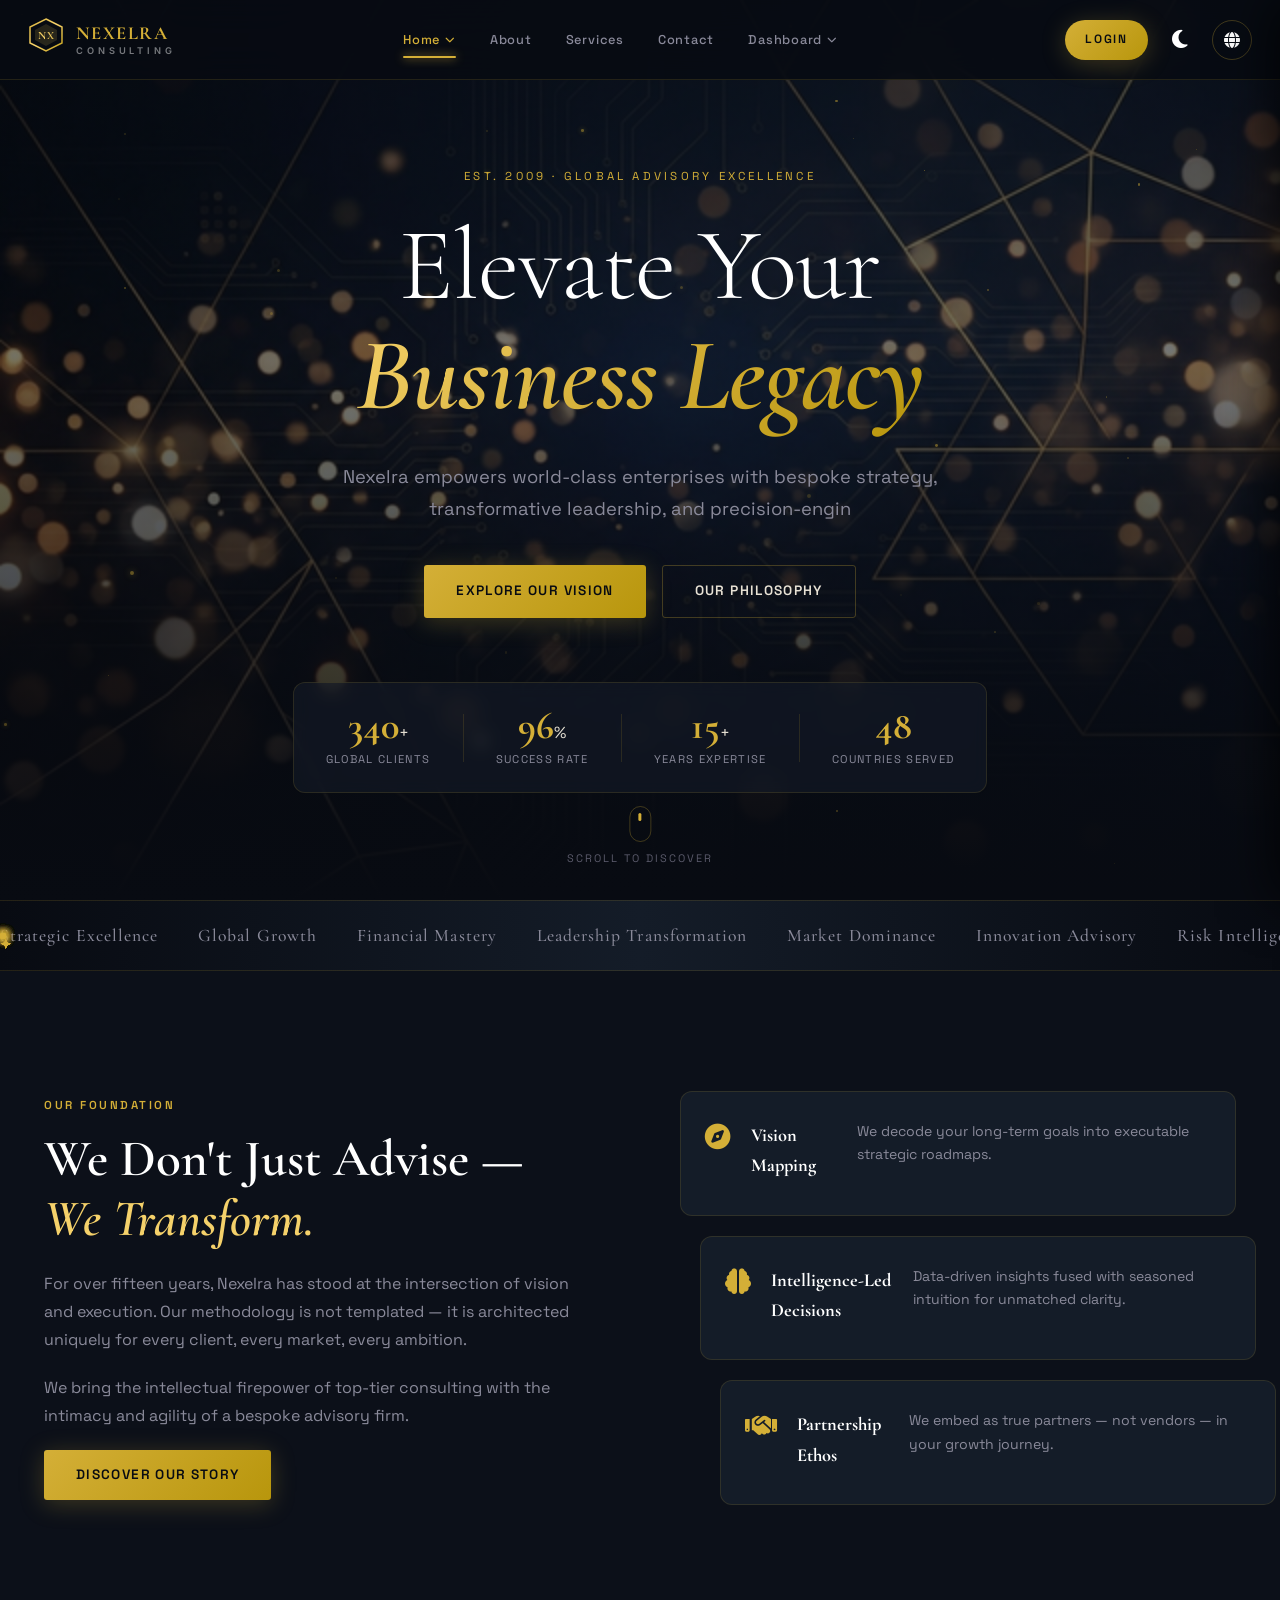
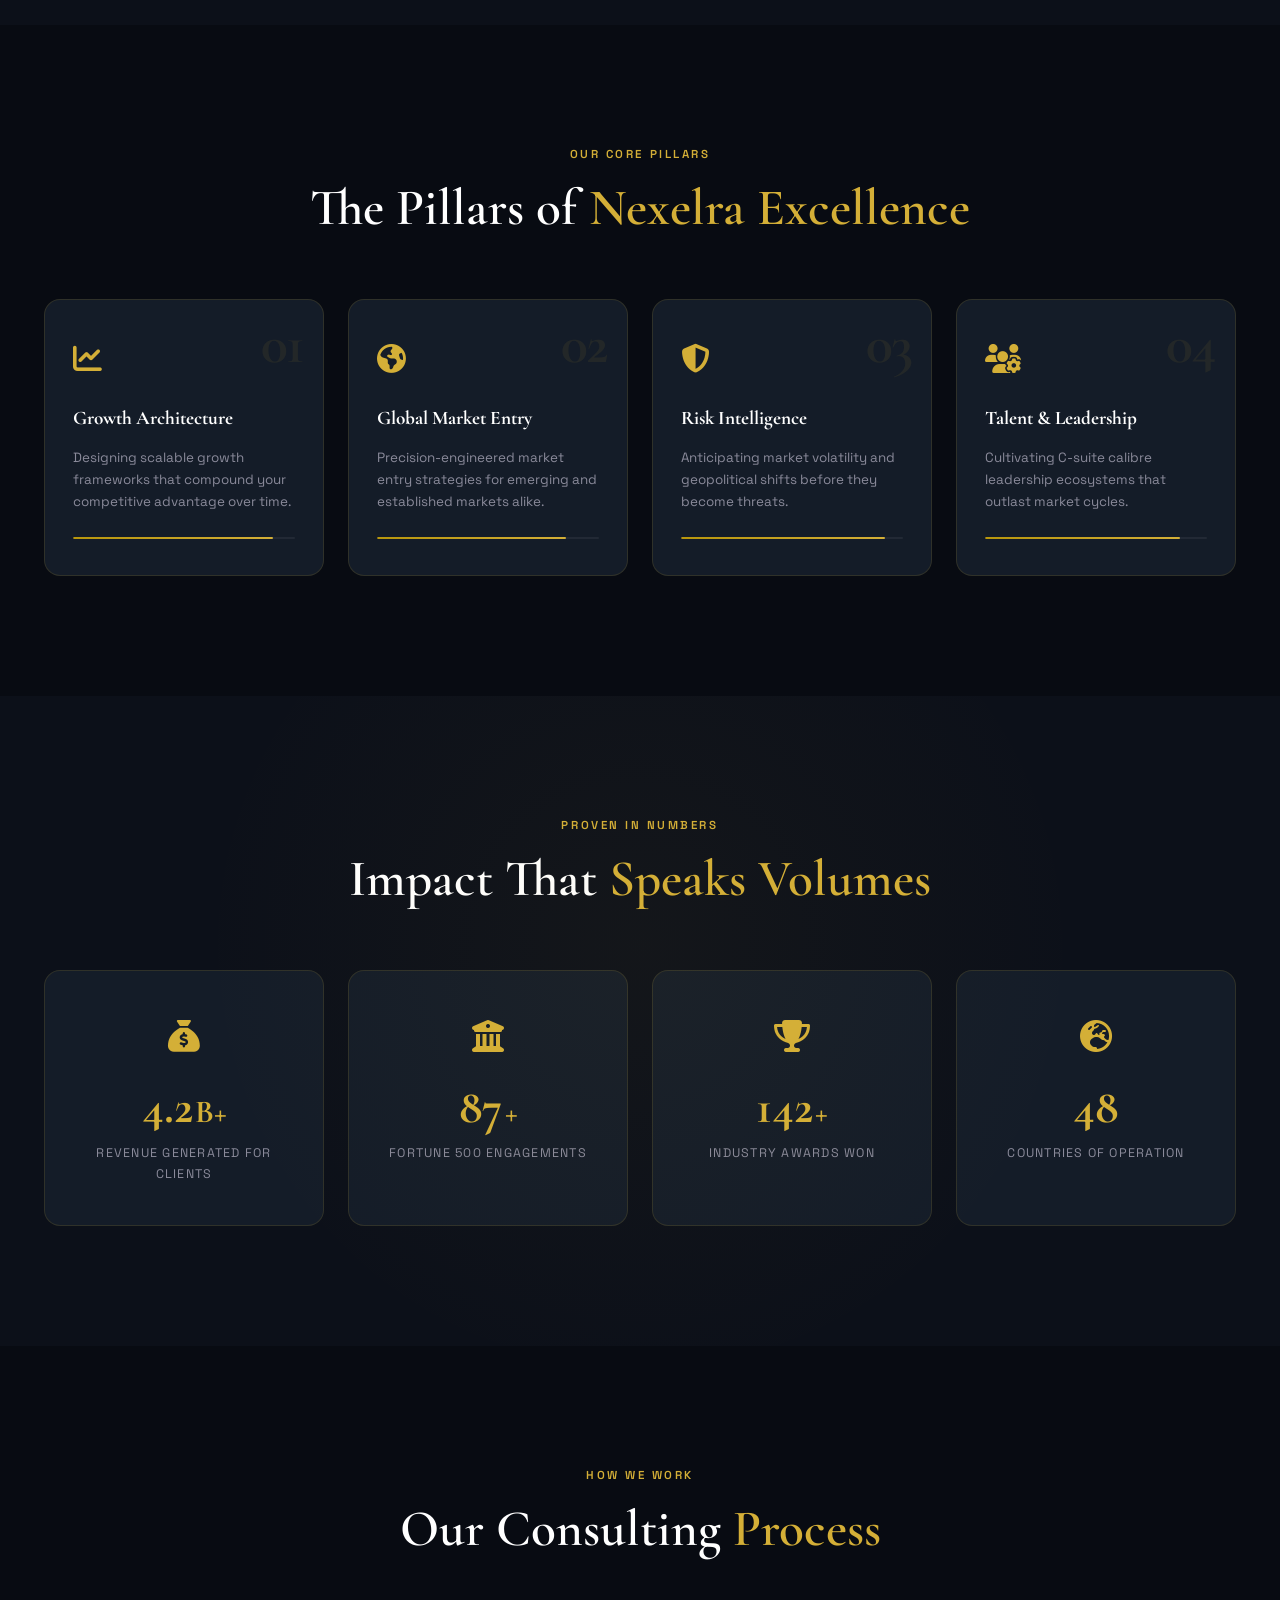
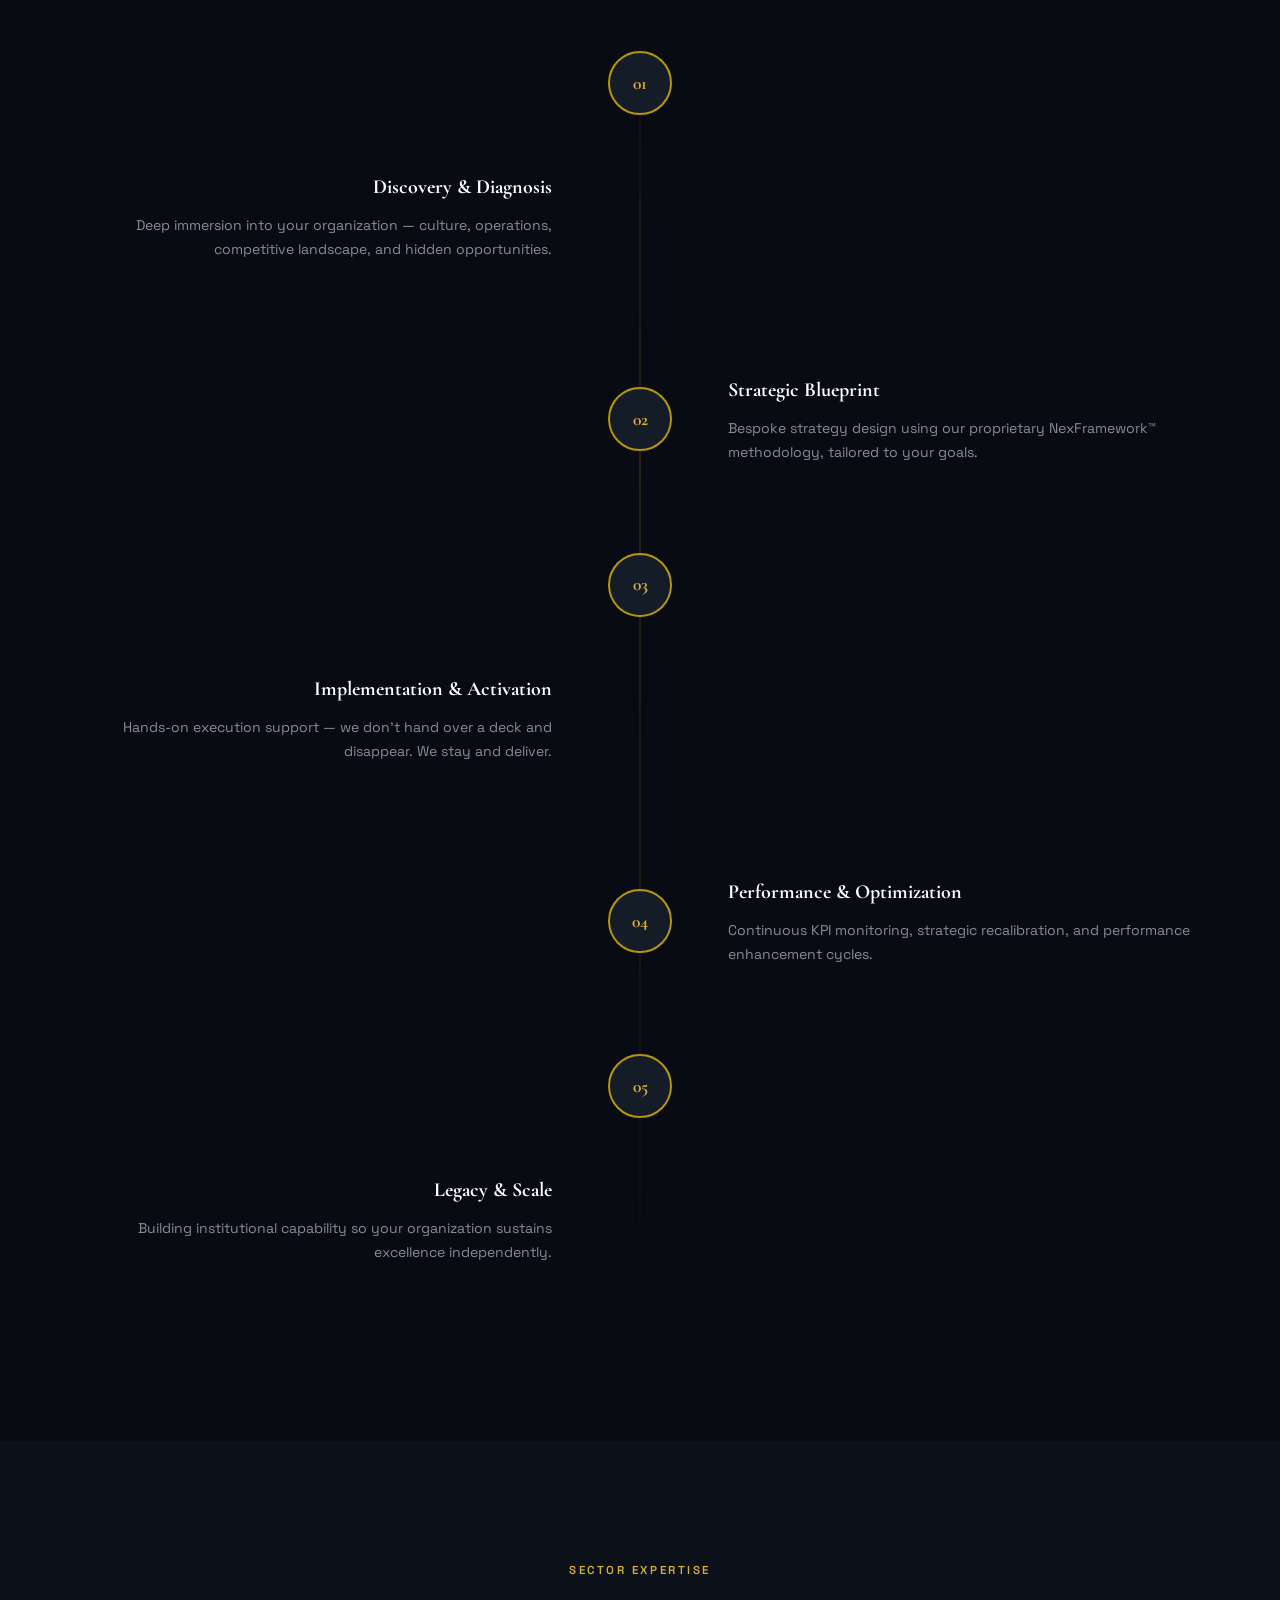
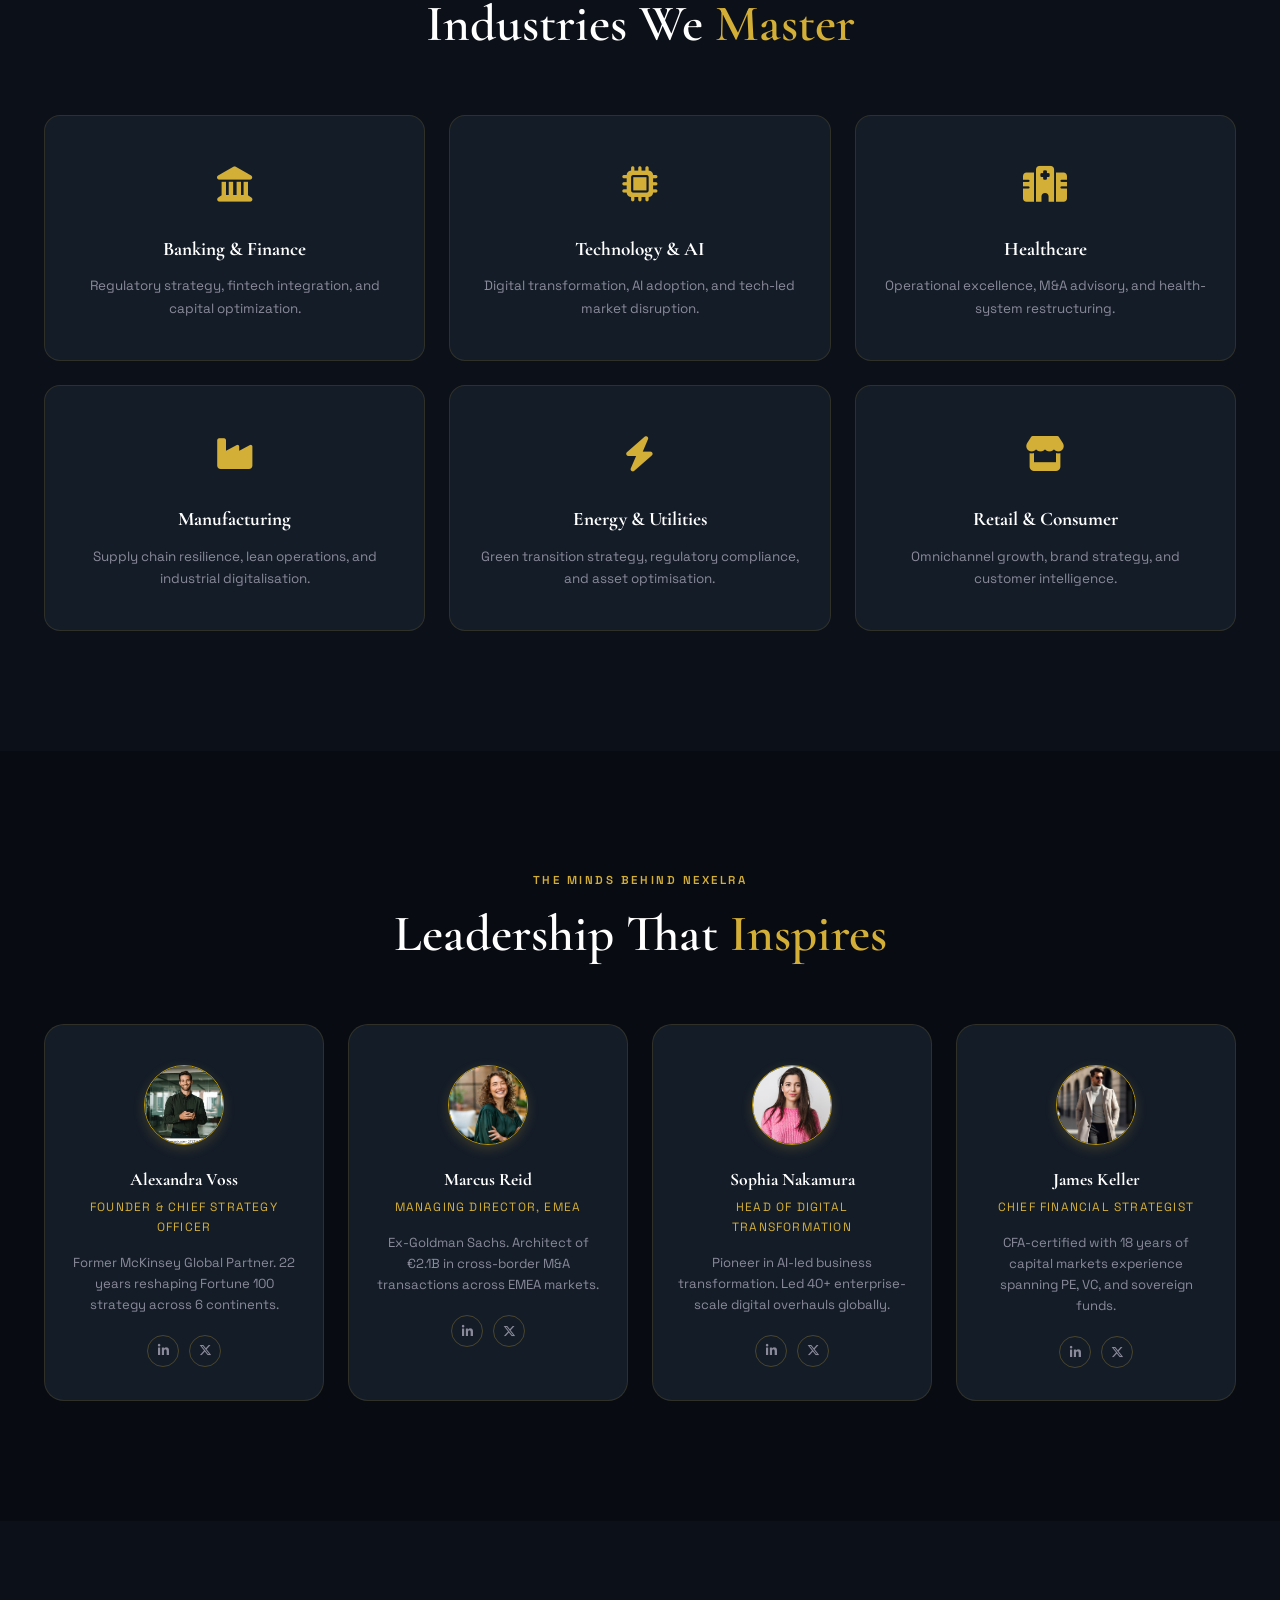
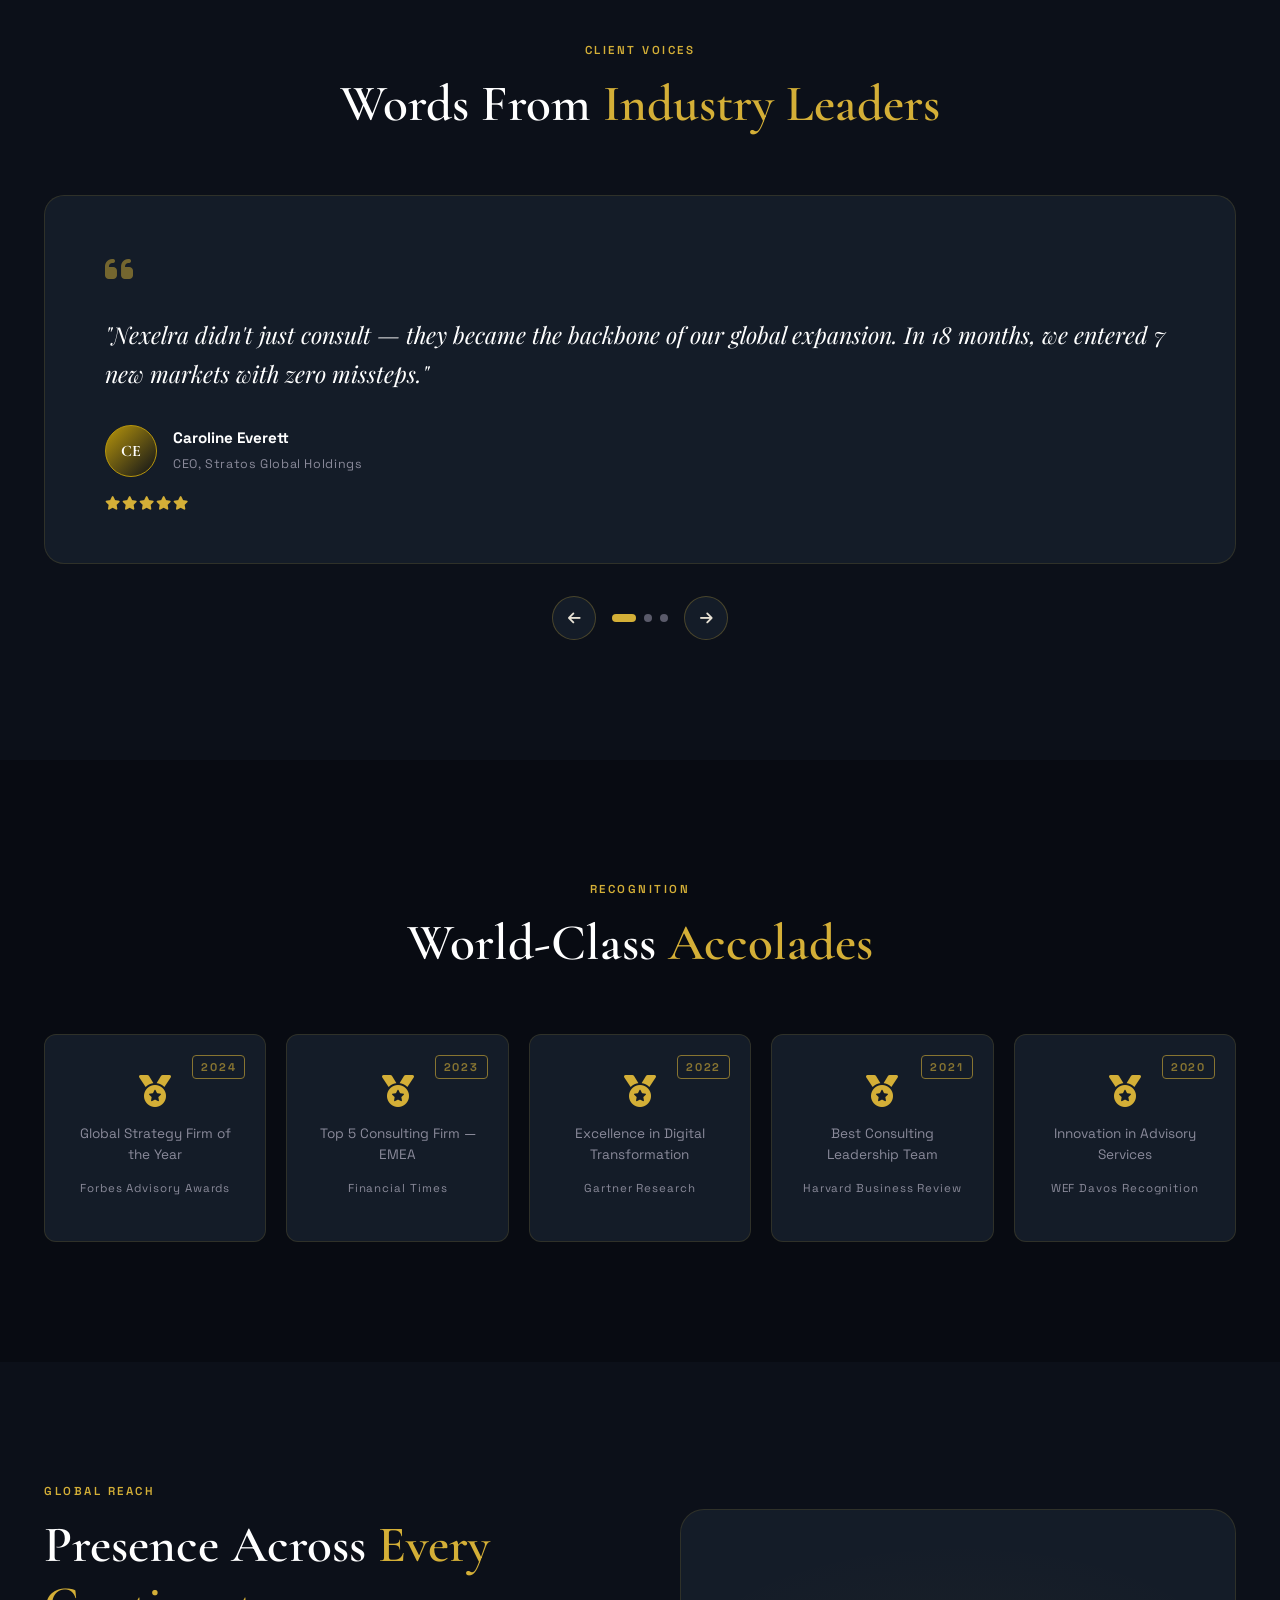
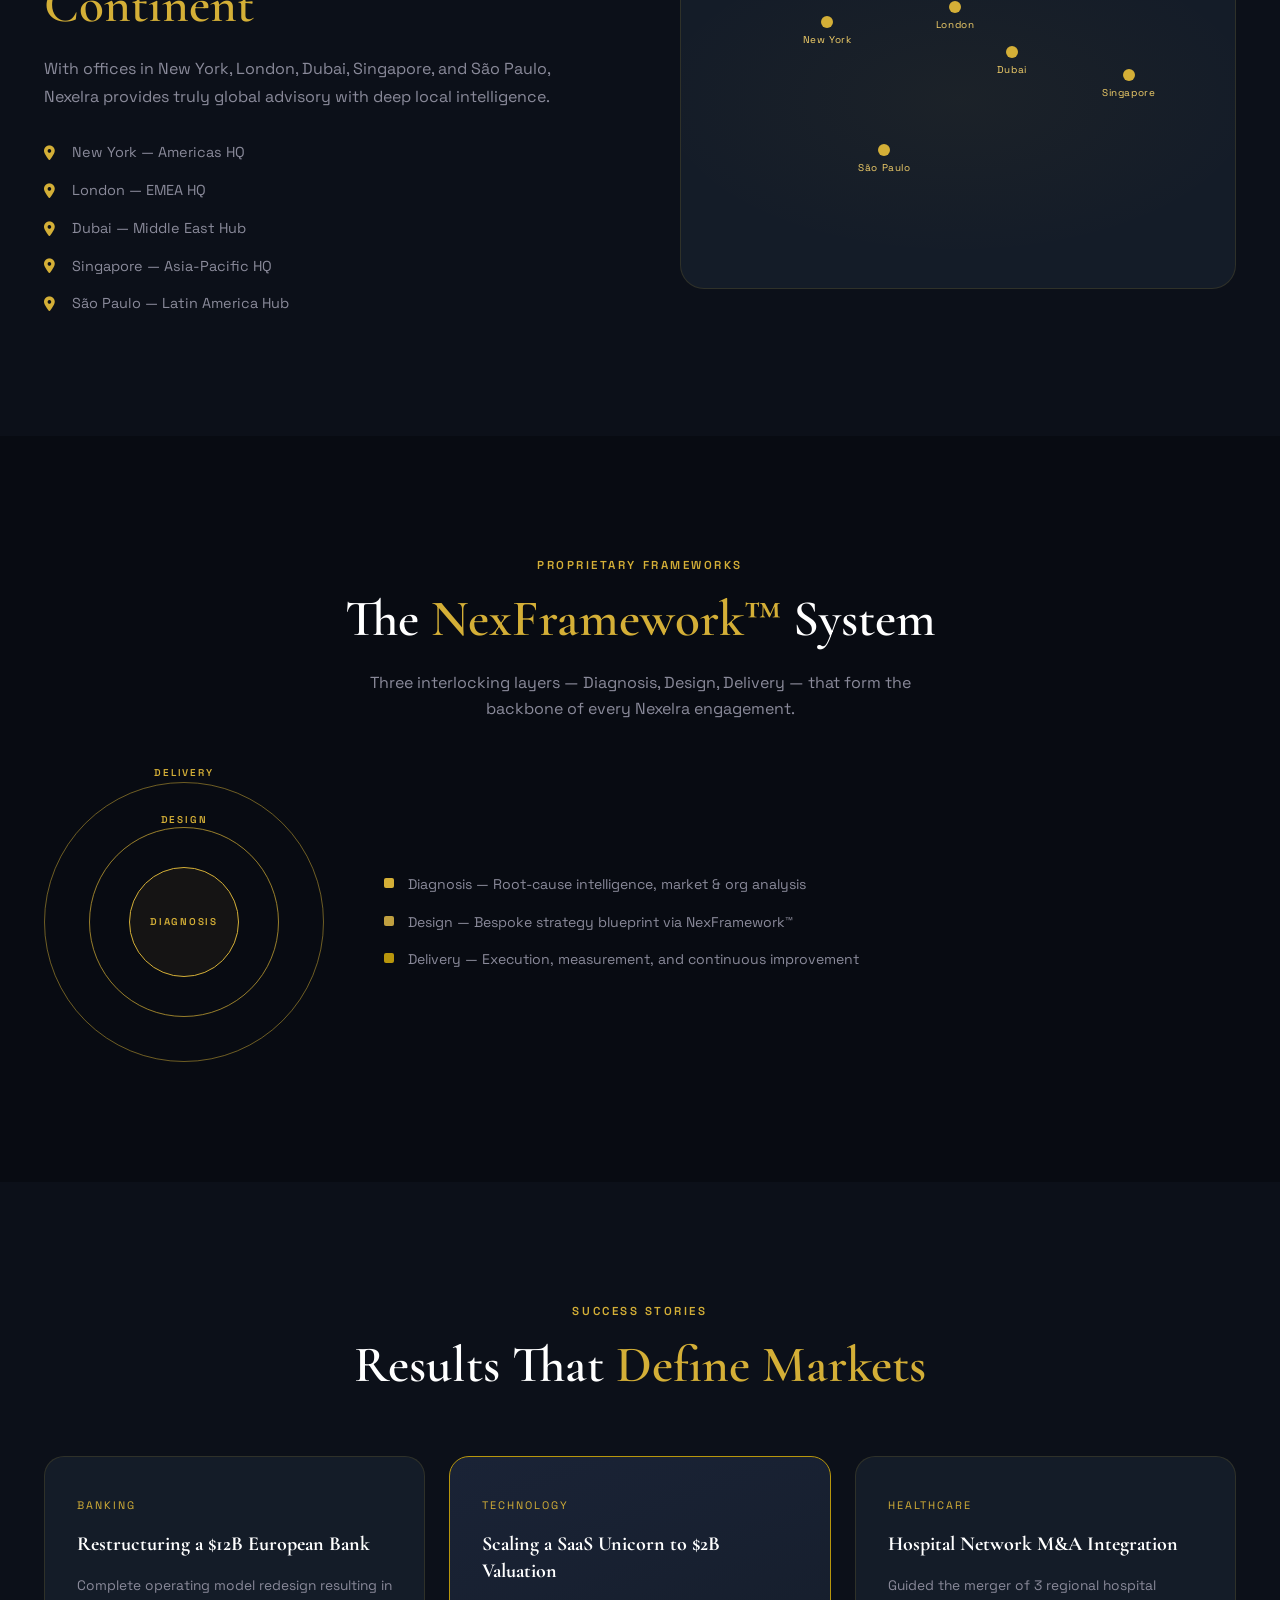
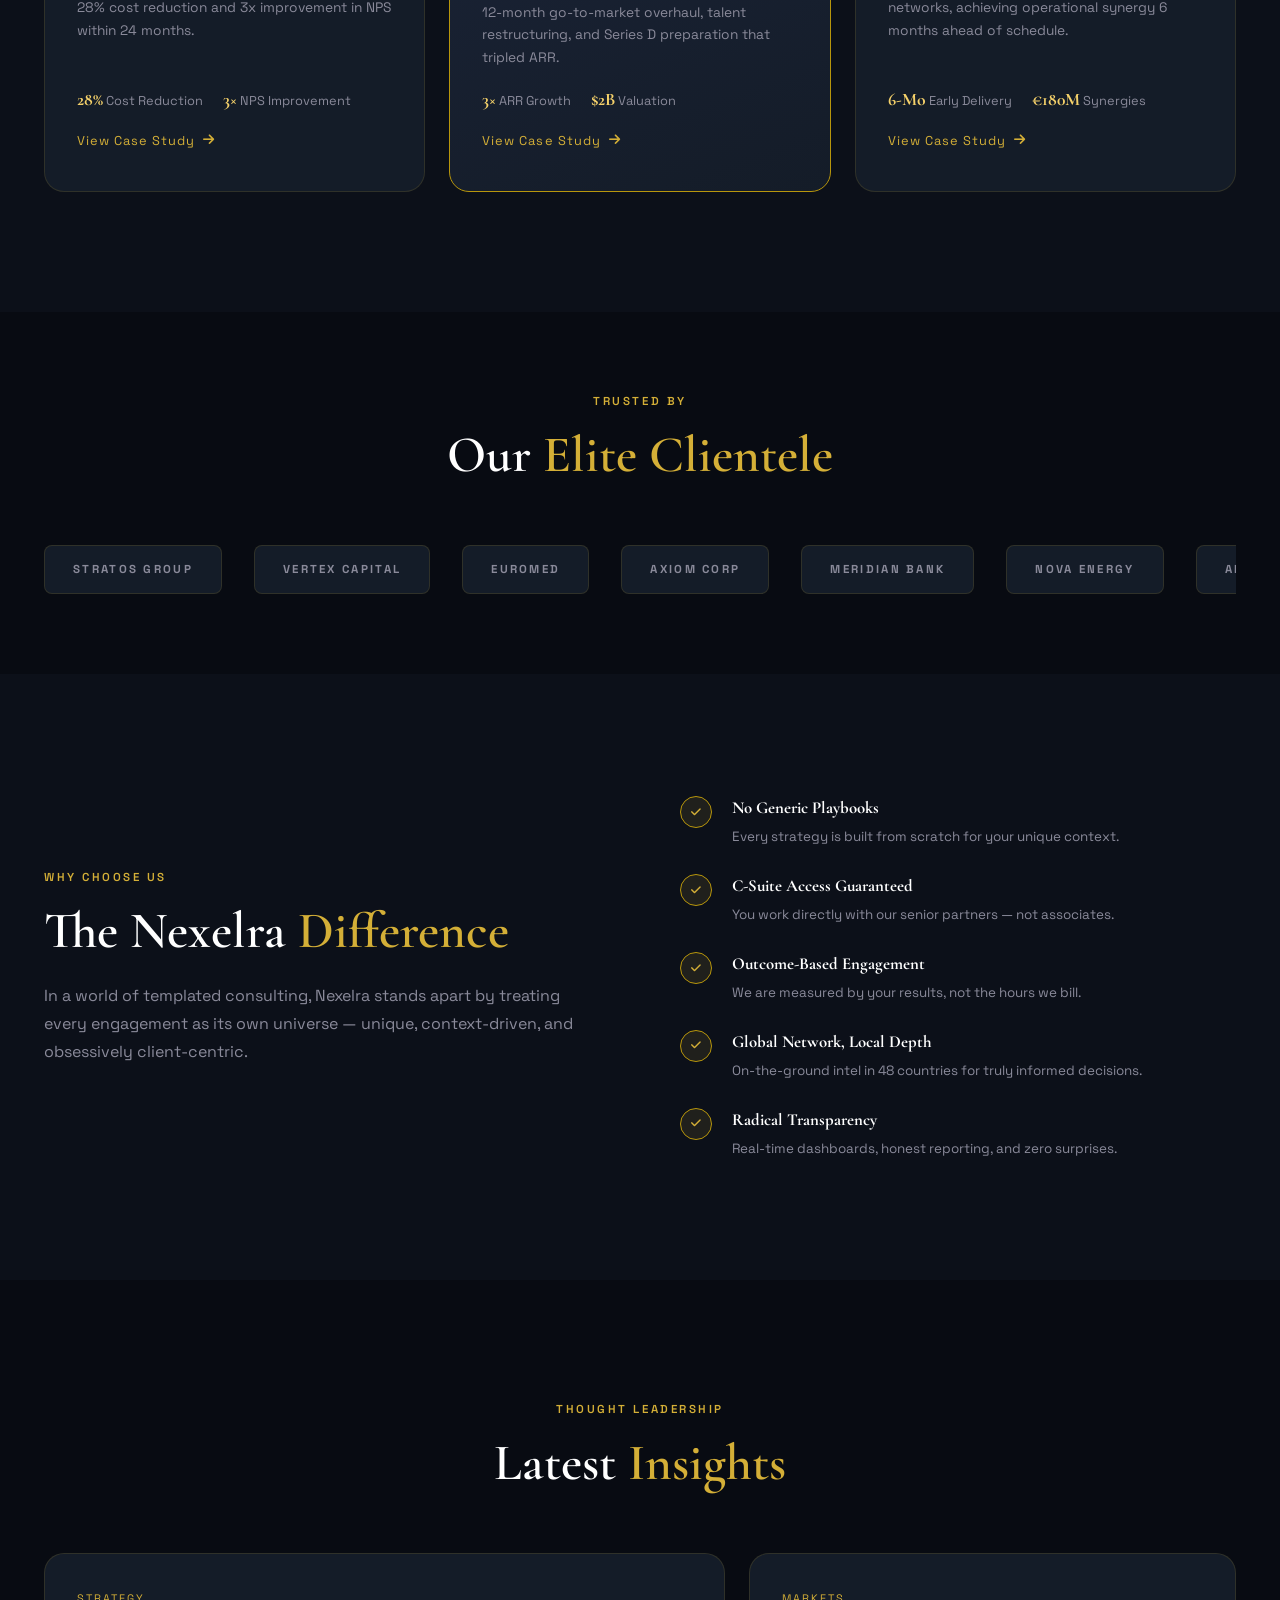
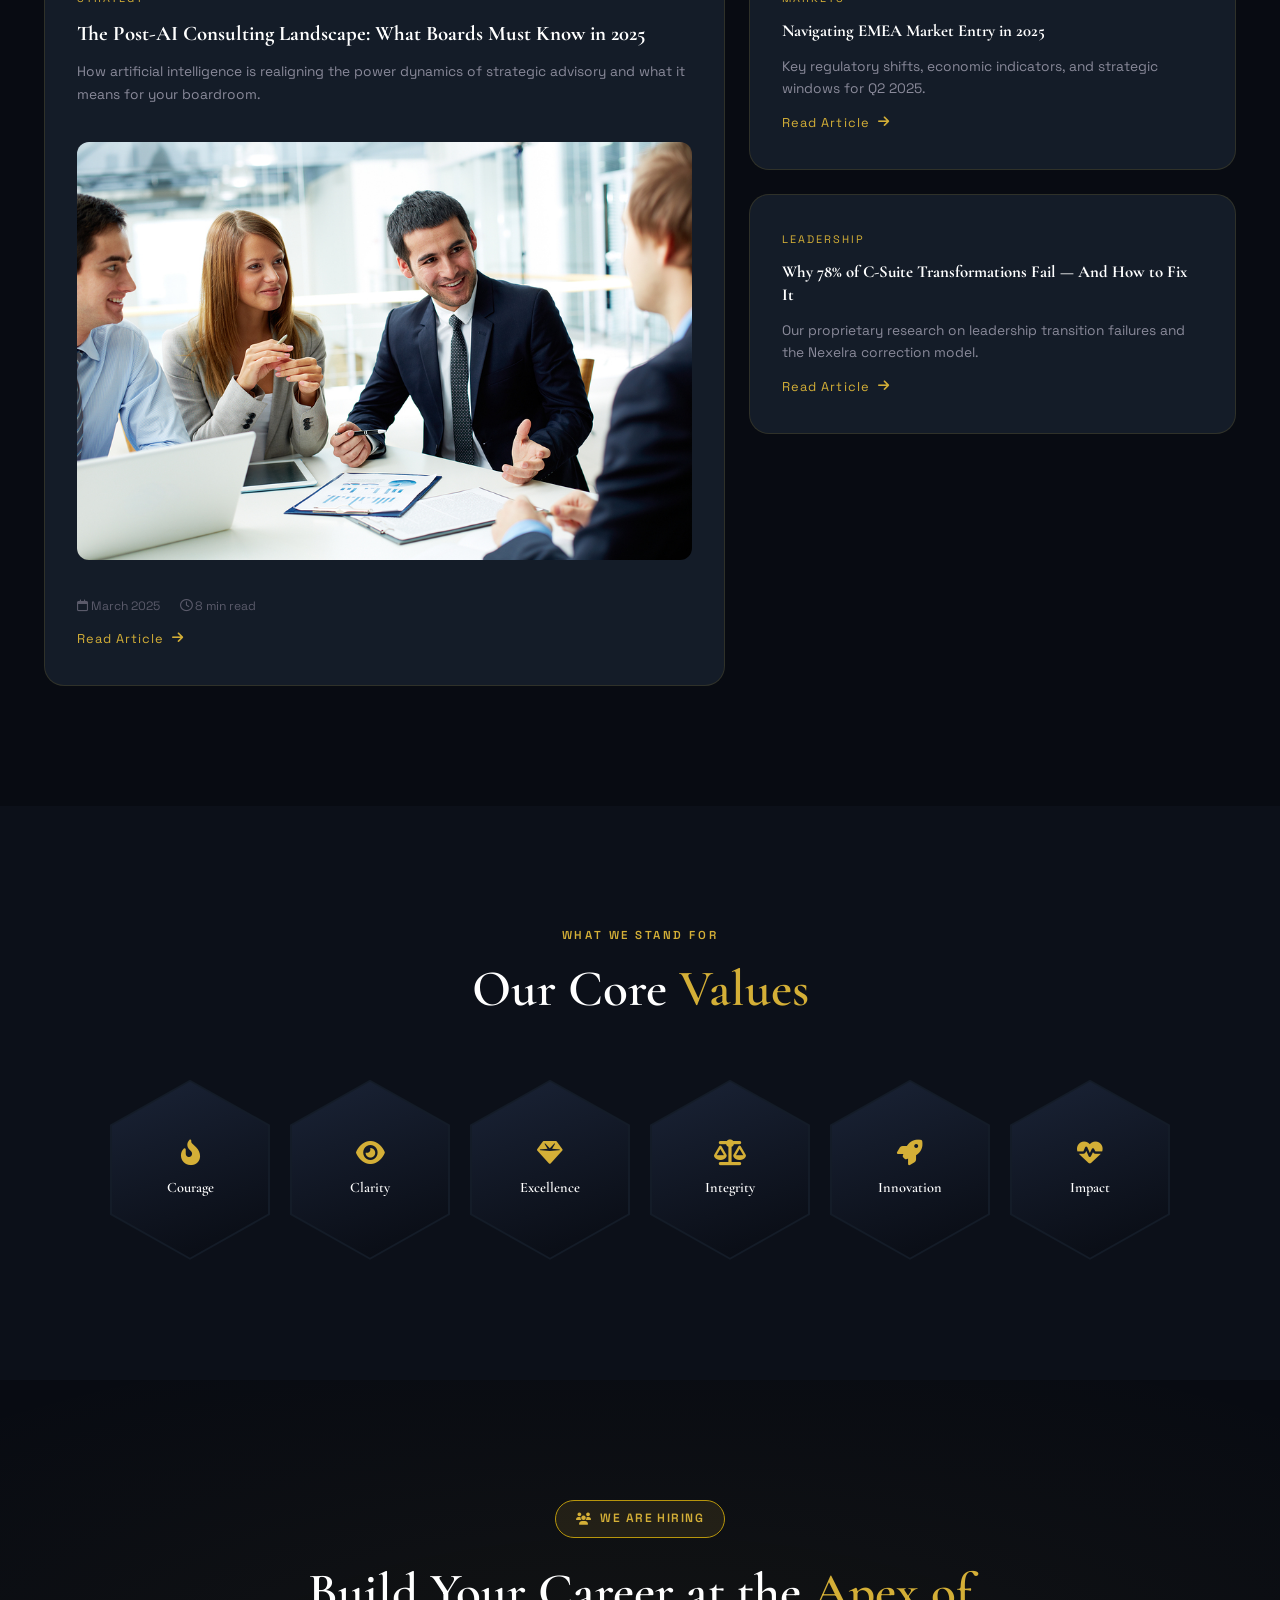
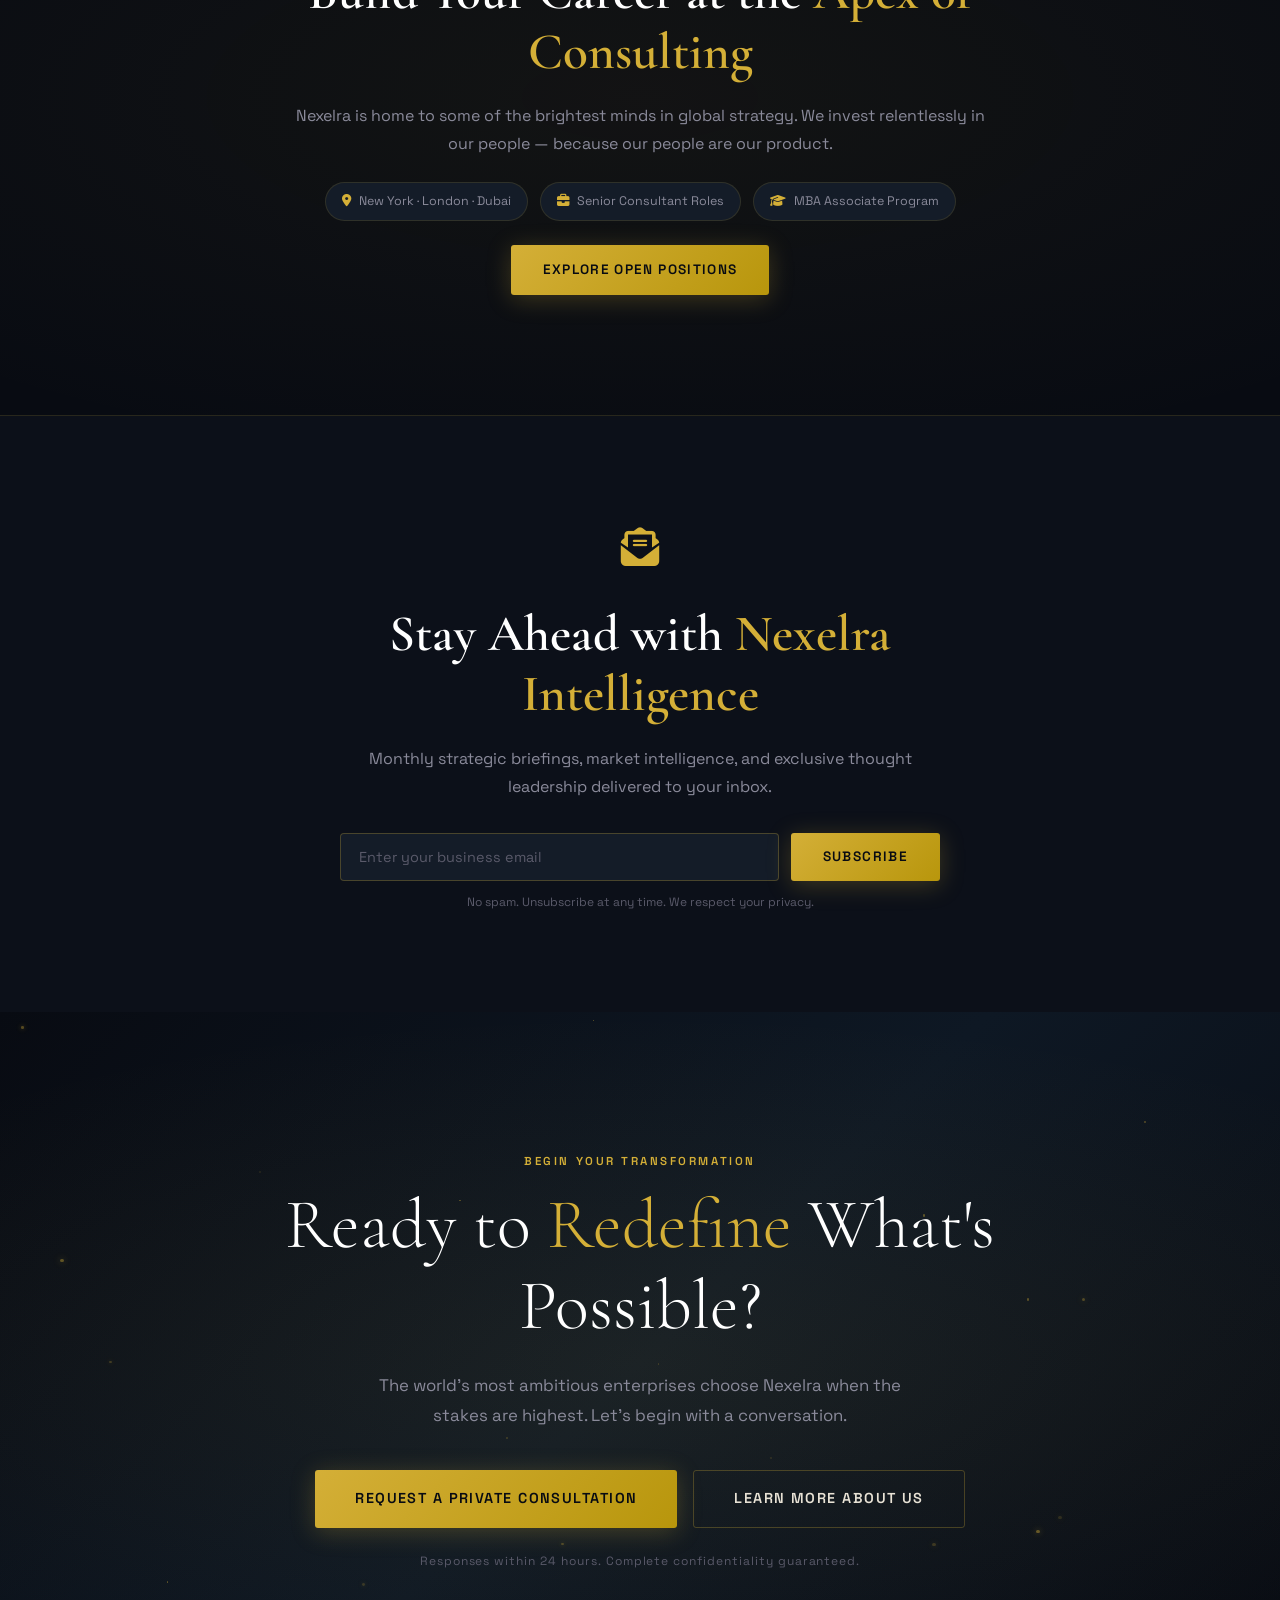
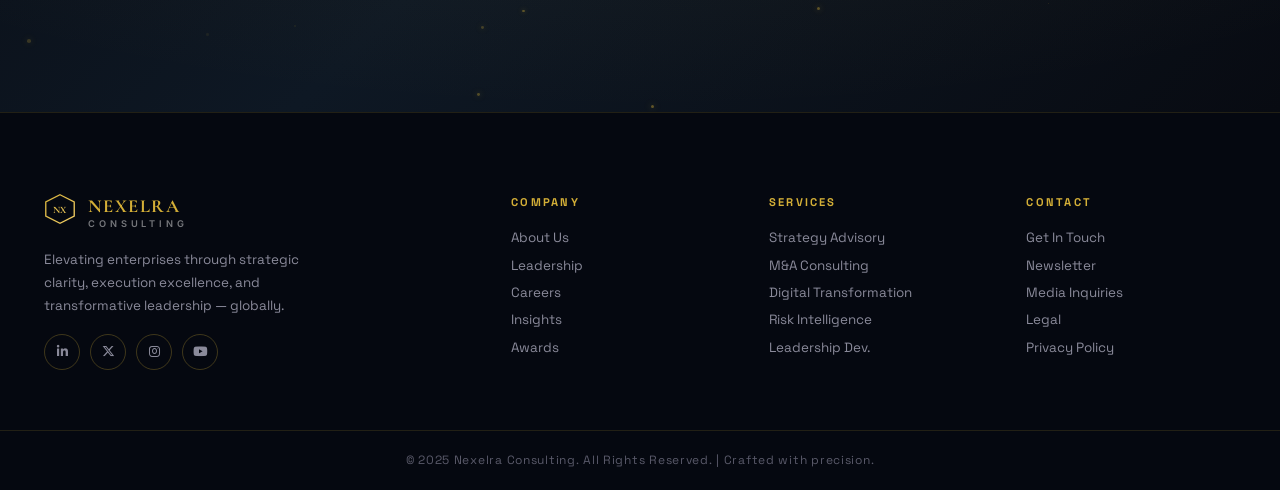
==== commit c3eb19bf: "Finalizing premium consulting platform: Added active nav indicators, fixed logo visibility, and opti" ====
--- a/index.html
+++ b/index.html
@@ -101,6 +101,11 @@
             <!-- Right Controls -->
             <div class="nav-right">
                 <a href="login.html" class="btn btn-gold header-login-btn">LOGIN</a>
+                <button class="theme-toggle" id="themeBtn" title="Toggle Light/Dark" aria-label="Toggle color theme">
+                    <i class="fa-solid fa-moon"></i>
+                    <i class="fa-solid fa-sun"></i>
+                    <span class="theme-tooltip">Dark / Light</span>
+                </button>
                 <button class="globe-btn" id="globeBtn" title="Toggle LTR / RTL" aria-label="Toggle text direction">
                     <i class="fa-solid fa-globe"></i>
                     <span class="globe-tooltip">LTR / RTL</span>
@@ -119,6 +124,10 @@
     <div class="mobile-drawer" id="mobileDrawer">
         <!-- Drawer Top Bar -->
         <div class="drawer-topbar">
+            <button class="drawer-theme" id="drawerTheme" aria-label="Toggle theme">
+                <i class="fa-solid fa-moon"></i>
+                <i class="fa-solid fa-sun"></i>
+            </button>
             <button class="drawer-globe" id="drawerGlobe" aria-label="Toggle direction">
                 <i class="fa-solid fa-globe"></i>
             </button>
--- a/style.css
+++ b/style.css
@@ -37,6 +37,151 @@
   --ease-bounce: cubic-bezier(.34, 1.56, .64, 1);
 }
 
+/* ── LIGHT MODE OVERRIDES ──────────────────────────────────── */
+body.light-mode {
+  --bg: #F8F9FA;
+  --bg2: #FFFFFF;
+  --bg3: #E9ECEF;
+  --surface: #FFFFFF;
+  --surface2: #F1F3F5;
+  --border: rgba(184, 150, 12, .15);
+  --border2: rgba(184, 150, 12, .25);
+  --text: #1A1A1A;
+  --text-muted: #495057;
+  --text-dim: #6C757D;
+  --white: #000000;
+  --gold-glow: rgba(212, 175, 55, .1);
+}
+
+/* Sections that should stay dark in light mode */
+body.light-mode .navbar,
+body.light-mode .footer,
+body.light-mode .hero-section,
+body.light-mode .hero2-section,
+body.light-mode .about-hero,
+body.light-mode .service-hero,
+body.light-mode .contact-hero,
+body.light-mode .cta-section,
+body.light-mode .impact-section,
+body.light-mode .hero-h2,
+body.light-mode.auth-page,
+body.light-mode.dashboard-page .dash-sidebar {
+  --bg: #080B12;
+  --bg2: #0C1019;
+  --bg3: #111826;
+  --surface: #141C28;
+  --surface2: #1A2336;
+  --text: #E8E2D5;
+  --text-muted: #8A8A9A;
+  --text-dim: #5A5A6A;
+  --white: #FFFFFF;
+  --border: rgba(212, 175, 55, .14);
+  --border2: rgba(212, 175, 55, .28);
+}
+
+
+body.light-mode .navbar .nav-link:hover,
+body.light-mode .navbar .nav-item:hover > .nav-link {
+  color: var(--gold);
+}
+
+body.light-mode .footer-socials a:hover {
+  color: var(--gold);
+  border-color: var(--gold);
+}
+
+/* Ensure mobile drawer and its components stay dark */
+body.light-mode .mobile-drawer {
+  background: #080B12;
+  --bg: #080B12;
+  --bg2: #0C1019;
+  --text: #E8E2D5;
+  --text-muted: #8A8A9A;
+  --white: #FFFFFF;
+  --border: rgba(212, 175, 55, .14);
+  --border2: rgba(212, 175, 55, .28);
+  --surface: #141C28;
+}
+
+body.light-mode .drawer-topbar,
+body.light-mode .drawer-item {
+  border-color: rgba(212, 175, 55, .15);
+}
+
+body.light-mode .drawer-link {
+  color: var(--gold);
+}
+
+body.light-mode .drawer-sub-link {
+  color: var(--text-muted);
+}
+
+body.light-mode .drawer-close {
+  color: var(--white);
+  border-color: rgba(255, 255, 255, .15);
+}
+
+/* Remove the previous light mode background overrides for these specific elements */
+body.light-mode .pill-card, 
+body.light-mode .industry-card, 
+body.light-mode .case-card, 
+body.light-mode .team-card,
+body.light-mode .testi-card,
+body.light-mode .award-item,
+body.light-mode .phil-card,
+body.light-mode .kpi-card,
+body.light-mode .chart-card,
+body.light-mode .stat-table-card,
+body.light-mode .hq-card,
+body.light-mode .value-card,
+body.light-mode .cap-card,
+body.light-mode .portal-card {
+  background: var(--surface);
+  box-shadow: 0 10px 30px rgba(0,0,0,0.05);
+}
+
+/* Force dark sections to stay dark and readable */
+body.light-mode .bg-deep,
+body.light-mode .cta-section,
+body.light-mode .impact-section {
+  background-color: #080B12 !important;
+  --bg: #080B12;
+  --bg2: #0C1019;
+  --surface: #141C28;
+  --surface2: #1A2336;
+  --text: #E8E2D5;
+  --text-muted: #8A8A9A;
+  --white: #FFFFFF;
+  --border: rgba(212, 175, 55, .14);
+}
+
+body.light-mode .bg-deep .section-title,
+body.light-mode .bg-deep .section-body,
+body.light-mode .bg-deep .section-eyebrow,
+body.light-mode .bg-deep h2,
+body.light-mode .bg-deep h3,
+body.light-mode .bg-deep h4,
+body.light-mode .bg-deep p,
+body.light-mode .bg-deep label:not(.gold-label),
+body.light-mode .bg-deep span:not(.gold),
+body.light-mode .cta-section h2,
+body.light-mode .cta-section p,
+body.light-mode .impact-section .section-title,
+body.light-mode .impact-section .impact-label,
+body.light-mode .impact-section .impact-value {
+  color: #E8E2D5 !important;
+}
+
+/* Specific exclusion for form labels that should stay gold */
+body.light-mode .bg-deep .form-group label {
+  color: var(--gold) !important;
+}
+
+body.light-mode .testi-avatar {
+  background: var(--bg3);
+  color: var(--gold);
+}
+
 html {
   scroll-behavior: smooth;
   font-size: 16px;
@@ -363,10 +508,18 @@
   font-family: 'Inter', sans-serif;
   font-size: 0.58rem;
   letter-spacing: 0.42em;
-  color: rgba(255, 255, 255, 0.45);
+  color: var(--text-dim);
   font-weight: 600;
   margin-top: 3px;
   text-transform: uppercase;
+}
+
+/* Force tagline to be white in dark sections */
+.navbar .logo-tagline,
+.dash-sidebar .logo-tagline,
+.footer .logo-tagline,
+.mobile-drawer .logo-tagline {
+  color: rgba(255, 255, 255, 0.45);
 }
 
 /* Desktop Nav Links */
@@ -404,6 +557,23 @@
 .nav-link:hover,
 .nav-item:hover>.nav-link {
   color: var(--gold);
+}
+
+.nav-link.active {
+  color: var(--gold) !important;
+  position: relative;
+}
+
+.nav-link.active::after {
+  content: '';
+  position: absolute;
+  bottom: 0;
+  left: 14px;
+  right: 14px;
+  height: 2px;
+  background: var(--gold);
+  box-shadow: 0 0 10px var(--gold);
+  border-radius: 2px;
 }
 
 .nav-arrow {
@@ -500,6 +670,71 @@
   box-shadow: 0 0 16px var(--gold-glow);
 }
 
+.theme-toggle {
+  position: relative;
+  width: 40px;
+  height: 40px;
+  display: flex;
+  align-items: center;
+  justify-content: center;
+  background: transparent;
+  border: 1px solid var(--border2);
+  border-radius: 50%;
+  color: var(--white);
+  font-size: 1rem;
+  cursor: pointer;
+  transition: all .3s var(--ease);
+  overflow: hidden;
+}
+
+.theme-toggle:hover {
+  border-color: var(--gold);
+  color: var(--gold);
+  box-shadow: 0 0 16px var(--gold-glow);
+}
+
+.theme-toggle i {
+  position: absolute;
+  transition: transform .5s var(--ease-bounce), opacity .3s;
+}
+
+.theme-toggle .fa-sun {
+  opacity: 0;
+  transform: translateY(20px) rotate(90deg);
+}
+
+body.light-mode .theme-toggle .fa-moon {
+  opacity: 0;
+  transform: translateY(-20px) rotate(-90deg);
+}
+
+body.light-mode .theme-toggle .fa-sun {
+  opacity: 1;
+  transform: translateY(0) rotate(0deg);
+}
+
+.theme-tooltip {
+  position: absolute;
+  bottom: -36px;
+  left: 50%;
+  transform: translateX(-50%);
+  background: var(--surface);
+  border: 1px solid var(--border);
+  color: var(--text-muted);
+  font-size: .65rem;
+  letter-spacing: .1em;
+  padding: 4px 8px;
+  border-radius: 4px;
+  white-space: nowrap;
+  opacity: 0;
+  pointer-events: none;
+  transition: opacity .2s;
+}
+
+.theme-toggle:hover .theme-tooltip {
+  opacity: 1;
+}
+
 .globe-tooltip {
   position: absolute;
   bottom: -36px;
@@ -5900,27 +6135,79 @@
   align-items: center;
   justify-content: center;
   background: linear-gradient(rgba(8, 11, 18, 0.8), rgba(8, 11, 18, 0.9)), url('hero_bg.png') center/cover no-repeat;
+  background: linear-gradient(rgba(var(--bg-rgb, 8, 11, 18), 0.8), rgba(var(--bg-rgb, 8, 11, 18), 0.9)), url('hero_bg.png') center/cover no-repeat;
   position: relative;
   overflow-y: auto;
   padding: 40px 24px;
-}
-
-.auth-globe {
+  transition: background .4s var(--ease);
+}
+
+body.light-mode .auth-page {
+  background: linear-gradient(rgba(248, 249, 250, 0.9), rgba(248, 249, 250, 0.95)), url('hero_bg.png') center/cover no-repeat;
+}
+
+.auth-controls {
   position: absolute;
   top: 30px;
   right: 40px;
+  display: flex;
+  align-items: center;
+  gap: 16px;
+  z-index: 100;
+}
+
+body.light-mode .auth-controls button {
+  color: var(--text);
+}
+
+[dir="rtl"] .auth-controls {
+  right: auto;
+  left: 40px;
+}
+
+/* Theme Toggle Component */
+.theme-toggle, .drawer-theme {
+  background: transparent;
+  border: none;
+  color: var(--white);
+  font-size: 1.3rem;
+  cursor: pointer;
+  transition: all 0.3s var(--ease);
+  display: flex;
+  align-items: center;
+  justify-content: center;
+  width: 40px;
+  height: 40px;
+  border-radius: 50%;
+}
+
+.theme-toggle:hover, .drawer-theme:hover {
+  color: var(--gold);
+  background: rgba(212, 175, 55, 0.05);
+}
+
+.theme-toggle .fa-sun, .drawer-theme .fa-sun {
+  display: none;
+}
+
+body.light-mode .theme-toggle .fa-moon, 
+body.light-mode .drawer-theme .fa-moon {
+  display: none;
+}
+
+body.light-mode .theme-toggle .fa-sun,
+body.light-mode .drawer-theme .fa-sun {
+  display: block;
+  color: var(--gold);
+}
+
+.auth-globe {
   background: transparent;
   border: none;
   color: var(--white);
   font-size: 1.5rem;
   cursor: pointer;
   transition: color 0.3s;
-  z-index: 100;
-}
-
-[dir="rtl"] .auth-globe {
-  right: auto;
-  left: 40px;
 }
 
 .auth-globe:hover {
@@ -6131,14 +6418,27 @@
     background: transparent;
   }
 
-  .auth-globe {
+  .auth-controls {
     top: 20px;
     right: 20px;
-    color: var(--text-muted);
-  }
-
-  [dir="rtl"] .auth-globe {
+  }
+
+  [dir="rtl"] .auth-controls {
     left: 20px;
     right: auto;
   }
+}
+
+/* ── ACTIVE NAV INDICATORS ────────────────────────────────── */
+.drawer-link.active,
+.drawer-sub-link.active {
+  color: var(--gold) !important;
+  background: rgba(212, 175, 55, 0.08);
+  border-left: 3px solid var(--gold);
+}
+
+[dir="rtl"] .drawer-link.active,
+[dir="rtl"] .drawer-sub-link.active {
+  border-left: none;
+  border-right: 3px solid var(--gold);
 }
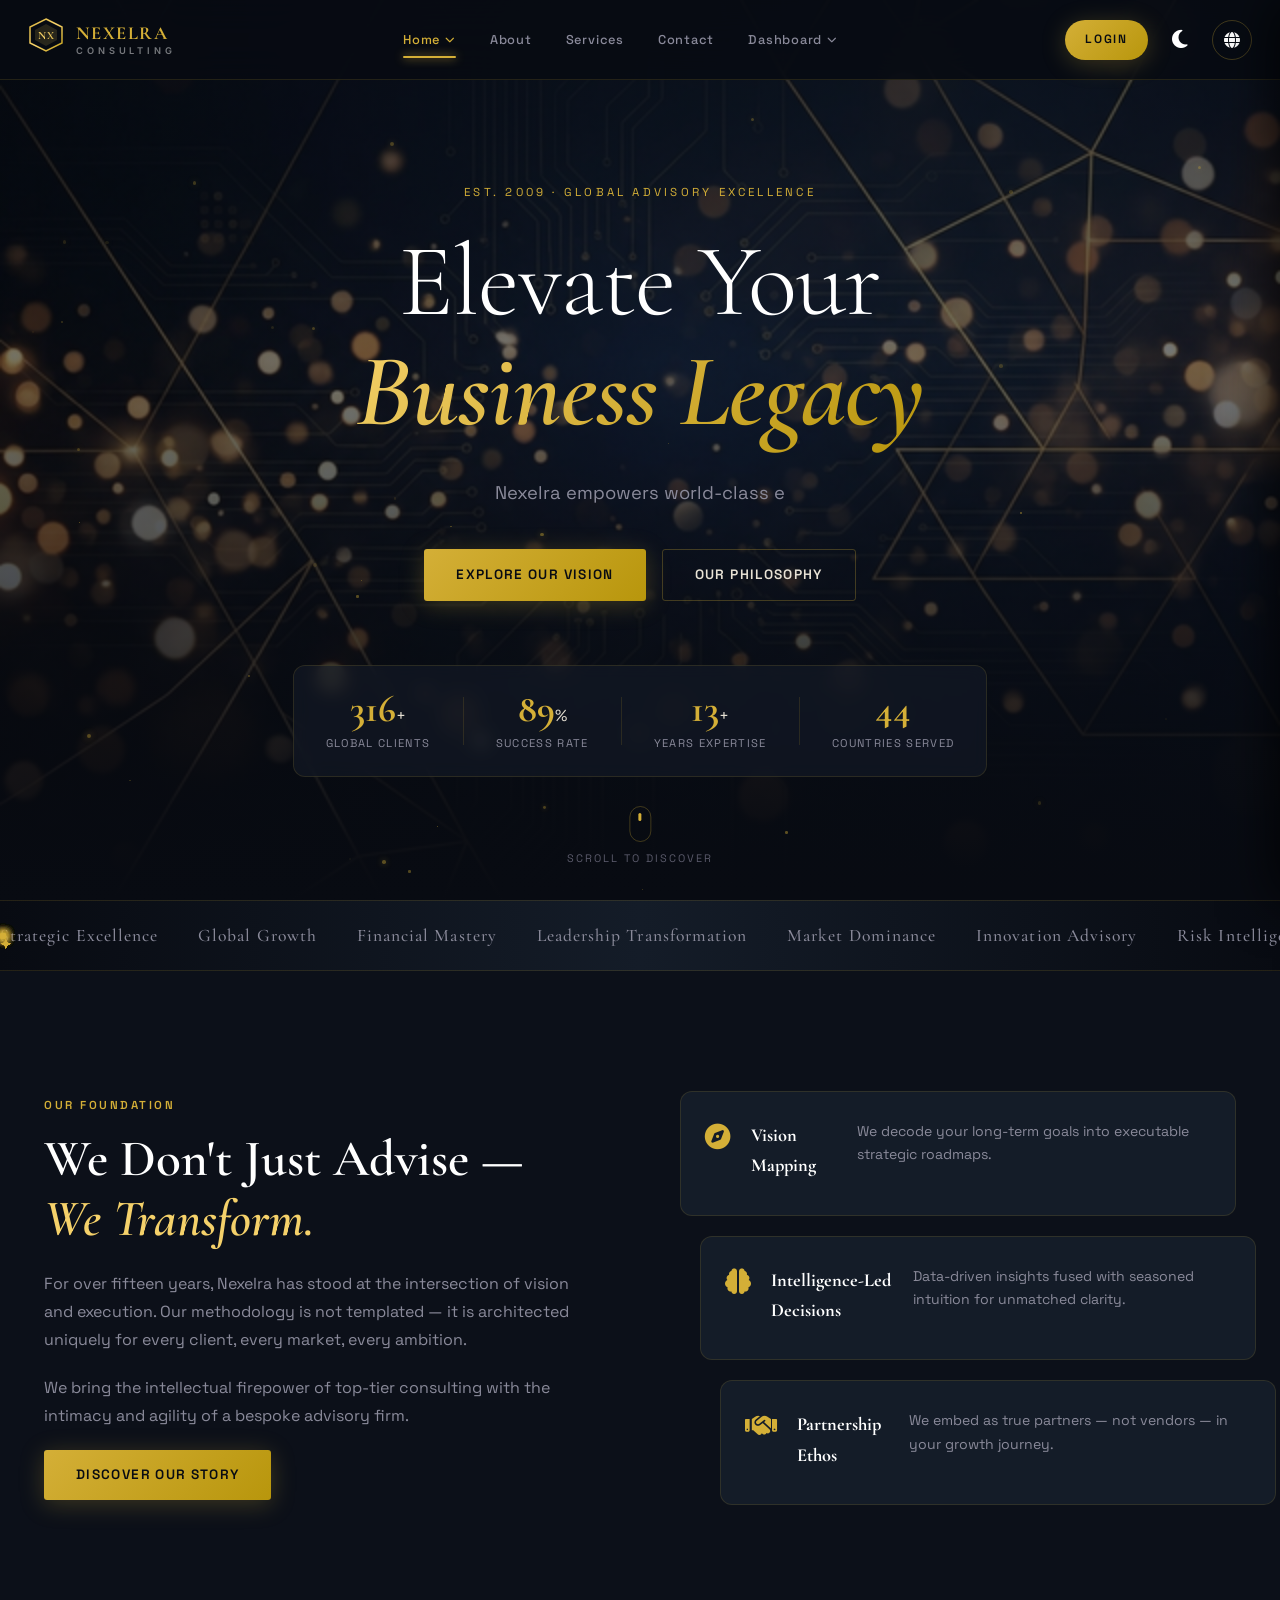
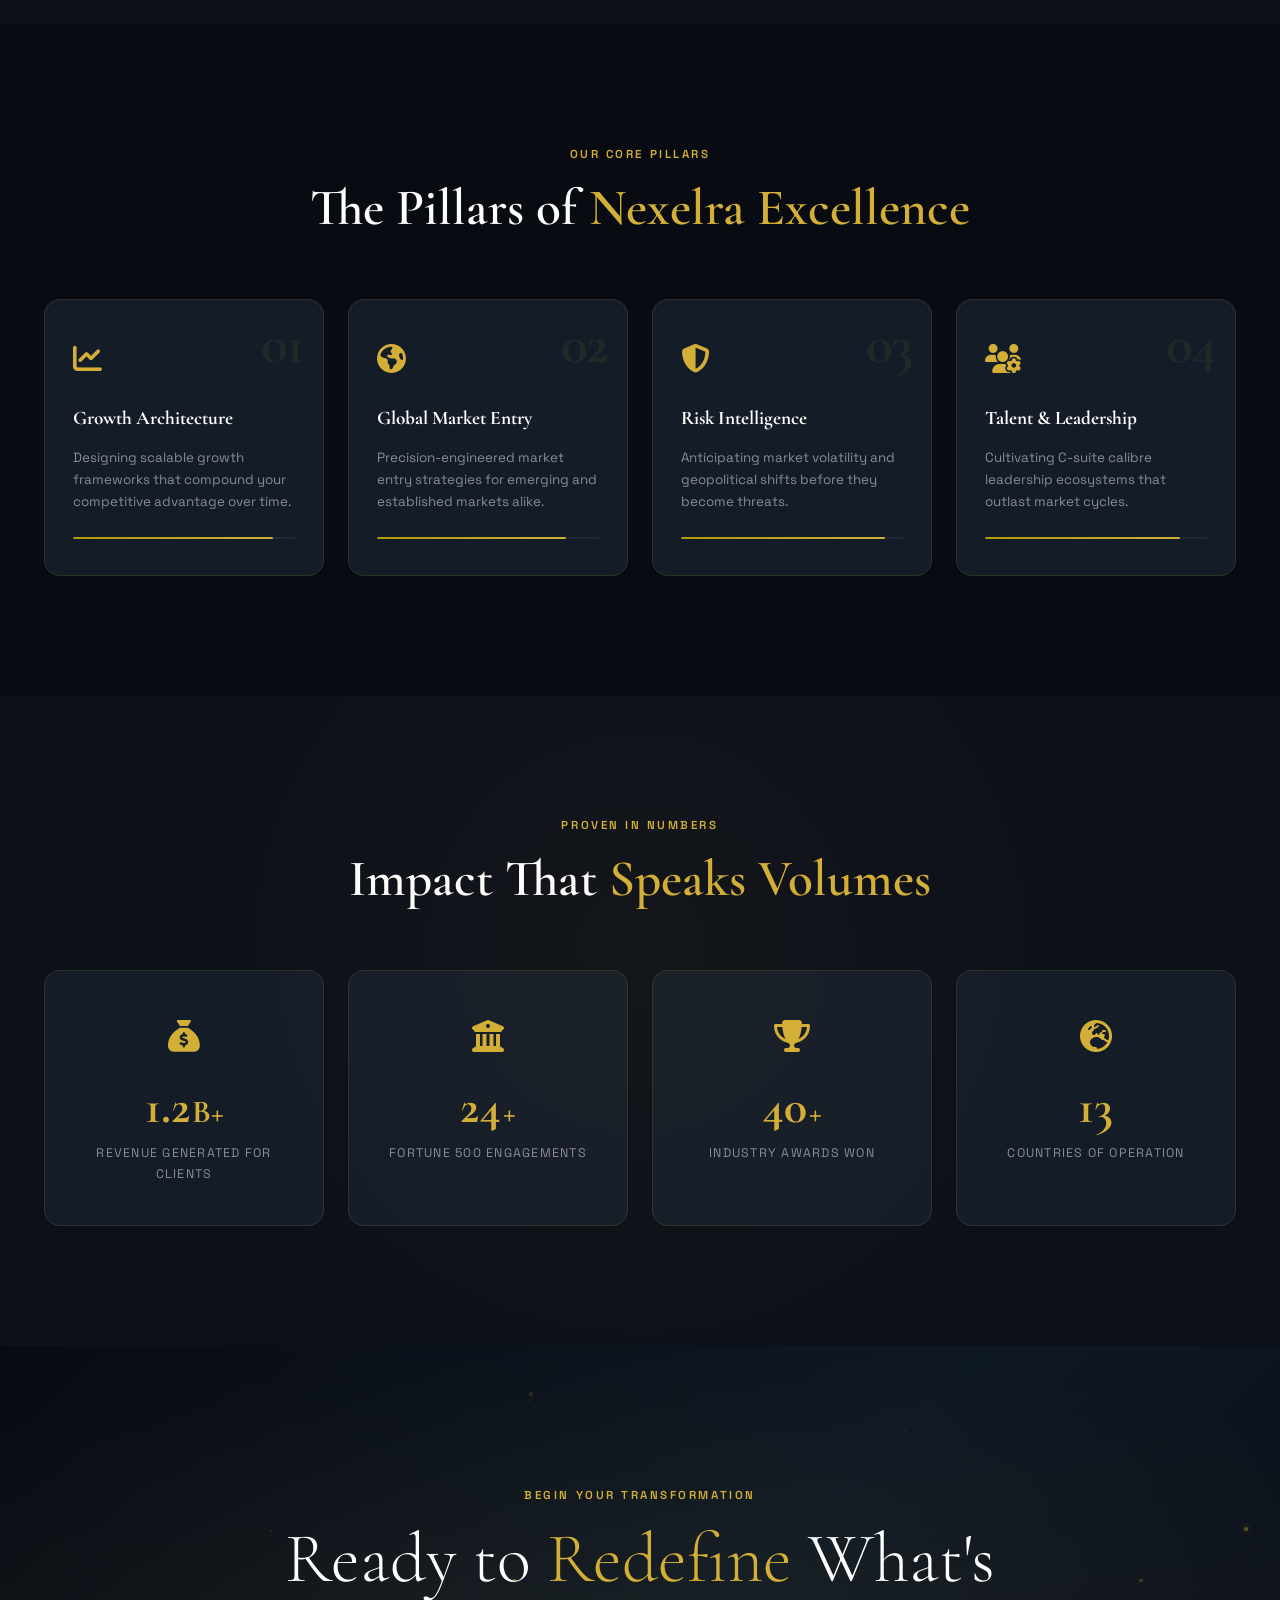
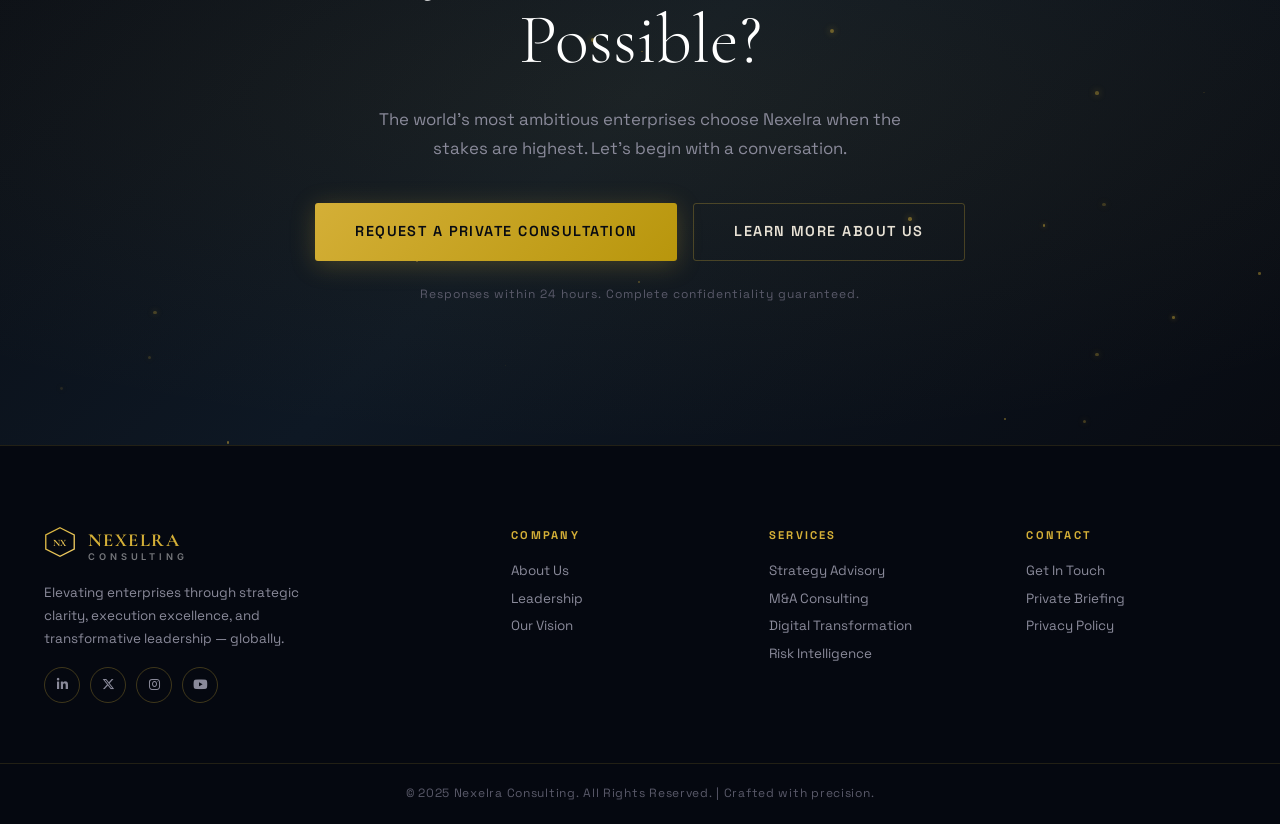
==== commit 435efb01: "vada" ====
--- a/index.html
+++ b/index.html
@@ -370,596 +370,7 @@
         </div>
     </section>
 
-    <!-- ══════════════════════════════════════════ SECTION 6 — PROCESS TIMELINE ══════════════════════════════════════════ -->
-    <section class="section process-section" id="process">
-        <div class="container">
-            <div class="section-header" data-aos="fade-up">
-                <p class="section-eyebrow">How We Work</p>
-                <h2 class="section-title">Our Consulting <span class="gold">Process</span></h2>
-            </div>
-            <div class="timeline">
-                <div class="timeline-item" data-aos="fade-right">
-                    <div class="timeline-step">01</div>
-                    <div class="timeline-content">
-                        <h3>Discovery & Diagnosis</h3>
-                        <p>Deep immersion into your organization — culture, operations, competitive landscape, and
-                            hidden opportunities.</p>
-                    </div>
-                </div>
-                <div class="timeline-item" data-aos="fade-left">
-                    <div class="timeline-step">02</div>
-                    <div class="timeline-content">
-                        <h3>Strategic Blueprint</h3>
-                        <p>Bespoke strategy design using our proprietary NexFramework™ methodology, tailored to your
-                            goals.</p>
-                    </div>
-                </div>
-                <div class="timeline-item" data-aos="fade-right">
-                    <div class="timeline-step">03</div>
-                    <div class="timeline-content">
-                        <h3>Implementation & Activation</h3>
-                        <p>Hands-on execution support — we don't hand over a deck and disappear. We stay and deliver.
-                        </p>
-                    </div>
-                </div>
-                <div class="timeline-item" data-aos="fade-left">
-                    <div class="timeline-step">04</div>
-                    <div class="timeline-content">
-                        <h3>Performance & Optimization</h3>
-                        <p>Continuous KPI monitoring, strategic recalibration, and performance enhancement cycles.</p>
-                    </div>
-                </div>
-                <div class="timeline-item" data-aos="fade-right">
-                    <div class="timeline-step">05</div>
-                    <div class="timeline-content">
-                        <h3>Legacy & Scale</h3>
-                        <p>Building institutional capability so your organization sustains excellence independently.</p>
-                    </div>
-                </div>
-            </div>
-        </div>
-    </section>
-
-    <!-- ══════════════════════════════════════════ SECTION 7 — INDUSTRIES ══════════════════════════════════════════ -->
-    <section class="section industries-section" id="industries">
-        <div class="container">
-            <div class="section-header" data-aos="fade-up">
-                <p class="section-eyebrow">Sector Expertise</p>
-                <h2 class="section-title">Industries We <span class="gold">Master</span></h2>
-            </div>
-            <div class="industries-grid">
-                <div class="industry-card" data-aos="fade-up" style="--delay:0s">
-                    <div class="industry-icon"><i class="fa-solid fa-landmark"></i></div>
-                    <h3>Banking & Finance</h3>
-                    <p>Regulatory strategy, fintech integration, and capital optimization.</p>
-                </div>
-                <div class="industry-card" data-aos="fade-up" style="--delay:0.08s">
-                    <div class="industry-icon"><i class="fa-solid fa-microchip"></i></div>
-                    <h3>Technology & AI</h3>
-                    <p>Digital transformation, AI adoption, and tech-led market disruption.</p>
-                </div>
-                <div class="industry-card" data-aos="fade-up" style="--delay:0.16s">
-                    <div class="industry-icon"><i class="fa-solid fa-hospital"></i></div>
-                    <h3>Healthcare</h3>
-                    <p>Operational excellence, M&A advisory, and health-system restructuring.</p>
-                </div>
-                <div class="industry-card" data-aos="fade-up" style="--delay:0.24s">
-                    <div class="industry-icon"><i class="fa-solid fa-industry"></i></div>
-                    <h3>Manufacturing</h3>
-                    <p>Supply chain resilience, lean operations, and industrial digitalisation.</p>
-                </div>
-                <div class="industry-card" data-aos="fade-up" style="--delay:0.32s">
-                    <div class="industry-icon"><i class="fa-solid fa-bolt"></i></div>
-                    <h3>Energy & Utilities</h3>
-                    <p>Green transition strategy, regulatory compliance, and asset optimisation.</p>
-                </div>
-                <div class="industry-card" data-aos="fade-up" style="--delay:0.40s">
-                    <div class="industry-icon"><i class="fa-solid fa-store"></i></div>
-                    <h3>Retail & Consumer</h3>
-                    <p>Omnichannel growth, brand strategy, and customer intelligence.</p>
-                </div>
-            </div>
-        </div>
-    </section>
-
-    <!-- ══════════════════════════════════════════ SECTION 8 — TEAM SPOTLIGHT ══════════════════════════════════════════ -->
-    <section class="section team-section" id="team">
-        <div class="container">
-            <div class="section-header" data-aos="fade-up">
-                <p class="section-eyebrow">The Minds Behind Nexelra</p>
-                <h2 class="section-title">Leadership That <span class="gold">Inspires</span></h2>
-            </div>
-            <div class="team-grid">
-                <div class="team-card" data-aos="fade-up" style="--delay:0s">
-                    <div class="team-avatar-img">
-                        <img src="m1.webp" alt="Alexandra Voss">
-                    </div>
-                    <h3 class="team-name">Alexandra Voss</h3>
-                    <p class="team-role">Founder & Chief Strategy Officer</p>
-                    <p class="team-bio">Former McKinsey Global Partner. 22 years reshaping Fortune 100 strategy across 6
-                        continents.</p>
-                    <div class="team-social">
-                        <a href="#" aria-label="LinkedIn"><i class="fa-brands fa-linkedin-in"></i></a>
-                        <a href="#" aria-label="Twitter"><i class="fa-brands fa-x-twitter"></i></a>
-                    </div>
-                </div>
-                <div class="team-card" data-aos="fade-up" style="--delay:0.12s">
-                    <div class="team-avatar-img">
-                        <img src="f1.jpg" alt="Marcus Reid">
-                    </div>
-                    <h3 class="team-name">Marcus Reid</h3>
-                    <p class="team-role">Managing Director, EMEA</p>
-                    <p class="team-bio">Ex-Goldman Sachs. Architect of €2.1B in cross-border M&A transactions across
-                        EMEA markets.</p>
-                    <div class="team-social">
-                        <a href="#" aria-label="LinkedIn"><i class="fa-brands fa-linkedin-in"></i></a>
-                        <a href="#" aria-label="Twitter"><i class="fa-brands fa-x-twitter"></i></a>
-                    </div>
-                </div>
-                <div class="team-card" data-aos="fade-up" style="--delay:0.24s">
-                    <div class="team-avatar-img">
-                        <img src="f2.avif" alt="Sophia Nakamura">
-                    </div>
-                    <h3 class="team-name">Sophia Nakamura</h3>
-                    <p class="team-role">Head of Digital Transformation</p>
-                    <p class="team-bio">Pioneer in AI-led business transformation. Led 40+ enterprise-scale digital
-                        overhauls globally.</p>
-                    <div class="team-social">
-                        <a href="#" aria-label="LinkedIn"><i class="fa-brands fa-linkedin-in"></i></a>
-                        <a href="#" aria-label="Twitter"><i class="fa-brands fa-x-twitter"></i></a>
-                    </div>
-                </div>
-                <div class="team-card" data-aos="fade-up" style="--delay:0.36s">
-                    <div class="team-avatar-img">
-                        <img src="m2.jpg" alt="James Keller">
-                    </div>
-                    <h3 class="team-name">James Keller</h3>
-                    <p class="team-role">Chief Financial Strategist</p>
-                    <p class="team-bio">CFA-certified with 18 years of capital markets experience spanning PE, VC, and
-                        sovereign funds.</p>
-                    <div class="team-social">
-                        <a href="#" aria-label="LinkedIn"><i class="fa-brands fa-linkedin-in"></i></a>
-                        <a href="#" aria-label="Twitter"><i class="fa-brands fa-x-twitter"></i></a>
-                    </div>
-                </div>
-            </div>
-        </div>
-    </section>
-
-    <!-- ══════════════════════════════════════════ SECTION 9 — TESTIMONIALS ══════════════════════════════════════════ -->
-    <section class="section testimonials-section" id="testimonials">
-        <div class="container">
-            <div class="section-header" data-aos="fade-up">
-                <p class="section-eyebrow">Client Voices</p>
-                <h2 class="section-title">Words From <span class="gold">Industry Leaders</span></h2>
-            </div>
-            <div class="testi-carousel" id="testiCarousel">
-                <div class="testi-track" id="testiTrack">
-                    <div class="testi-card">
-                        <div class="testi-quote-icon"><i class="fa-solid fa-quote-left"></i></div>
-                        <p class="testi-text">"Nexelra didn't just consult — they became the backbone of our global
-                            expansion. In 18 months, we entered 7 new markets with zero missteps."</p>
-                        <div class="testi-author">
-                            <div class="testi-avatar">CE</div>
-                            <div>
-                                <strong>Caroline Everett</strong>
-                                <span>CEO, Stratos Global Holdings</span>
-                            </div>
-                        </div>
-                        <div class="testi-stars"><i class="fa-solid fa-star"></i><i class="fa-solid fa-star"></i><i
-                                class="fa-solid fa-star"></i><i class="fa-solid fa-star"></i><i
-                                class="fa-solid fa-star"></i></div>
-                    </div>
-                    <div class="testi-card">
-                        <div class="testi-quote-icon"><i class="fa-solid fa-quote-left"></i></div>
-                        <p class="testi-text">"The strategic clarity Nexelra brought to our board was transformational.
-                            They identified $340M in untapped opportunity within our existing assets."</p>
-                        <div class="testi-author">
-                            <div class="testi-avatar">RP</div>
-                            <div>
-                                <strong>Rohan Patel</strong>
-                                <span>Chairman, Vertex Capital Group</span>
-                            </div>
-                        </div>
-                        <div class="testi-stars"><i class="fa-solid fa-star"></i><i class="fa-solid fa-star"></i><i
-                                class="fa-solid fa-star"></i><i class="fa-solid fa-star"></i><i
-                                class="fa-solid fa-star"></i></div>
-                    </div>
-                    <div class="testi-card">
-                        <div class="testi-quote-icon"><i class="fa-solid fa-quote-left"></i></div>
-                        <p class="testi-text">"Working with Nexelra felt like having a world-class co-founder on speed
-                            dial. Their risk intelligence alone saved us from a $90M acquisition mistake."</p>
-                        <div class="testi-author">
-                            <div class="testi-avatar">LM</div>
-                            <div>
-                                <strong>Lena Müller</strong>
-                                <span>CFO, EuroMed Innovations</span>
-                            </div>
-                        </div>
-                        <div class="testi-stars"><i class="fa-solid fa-star"></i><i class="fa-solid fa-star"></i><i
-                                class="fa-solid fa-star"></i><i class="fa-solid fa-star"></i><i
-                                class="fa-solid fa-star"></i></div>
-                    </div>
-                </div>
-                <div class="testi-controls">
-                    <button class="testi-btn" id="testiPrev" aria-label="Previous"><i
-                            class="fa-solid fa-arrow-left"></i></button>
-                    <div class="testi-dots" id="testiDots"></div>
-                    <button class="testi-btn" id="testiNext" aria-label="Next"><i
-                            class="fa-solid fa-arrow-right"></i></button>
-                </div>
-            </div>
-        </div>
-    </section>
-
-    <!-- ══════════════════════════════════════════ SECTION 10 — AWARDS TICKER ══════════════════════════════════════════ -->
-    <section class="section awards-section" id="awards">
-        <div class="container">
-            <div class="section-header" data-aos="fade-up">
-                <p class="section-eyebrow">Recognition</p>
-                <h2 class="section-title">World-Class <span class="gold">Accolades</span></h2>
-            </div>
-            <div class="awards-grid">
-                <div class="award-item" data-aos="fade-up" style="--delay:0s">
-                    <div class="award-year">2024</div>
-                    <i class="fa-solid fa-medal award-ic"></i>
-                    <p>Global Strategy Firm of the Year</p>
-                    <span>Forbes Advisory Awards</span>
-                </div>
-                <div class="award-item" data-aos="fade-up" style="--delay:0.1s">
-                    <div class="award-year">2023</div>
-                    <i class="fa-solid fa-medal award-ic"></i>
-                    <p>Top 5 Consulting Firm — EMEA</p>
-                    <span>Financial Times</span>
-                </div>
-                <div class="award-item" data-aos="fade-up" style="--delay:0.2s">
-                    <div class="award-year">2022</div>
-                    <i class="fa-solid fa-medal award-ic"></i>
-                    <p>Excellence in Digital Transformation</p>
-                    <span>Gartner Research</span>
-                </div>
-                <div class="award-item" data-aos="fade-up" style="--delay:0.3s">
-                    <div class="award-year">2021</div>
-                    <i class="fa-solid fa-medal award-ic"></i>
-                    <p>Best Consulting Leadership Team</p>
-                    <span>Harvard Business Review</span>
-                </div>
-                <div class="award-item" data-aos="fade-up" style="--delay:0.4s">
-                    <div class="award-year">2020</div>
-                    <i class="fa-solid fa-medal award-ic"></i>
-                    <p>Innovation in Advisory Services</p>
-                    <span>WEF Davos Recognition</span>
-                </div>
-            </div>
-        </div>
-    </section>
-
-    <!-- ══════════════════════════════════════════ SECTION 11 — GLOBAL MAP ══════════════════════════════════════════ -->
-    <section class="section global-section" id="global">
-        <div class="container">
-            <div class="global-grid">
-                <div class="global-left" data-aos="fade-right">
-                    <p class="section-eyebrow">Global Reach</p>
-                    <h2 class="section-title">Presence Across <span class="gold">Every Continent</span></h2>
-                    <p class="section-body">With offices in New York, London, Dubai, Singapore, and São Paulo, Nexelra
-                        provides truly global advisory with deep local intelligence.</p>
-                    <div class="office-list">
-                        <div class="office-item"><i class="fa-solid fa-location-dot"></i> New York — Americas HQ</div>
-                        <div class="office-item"><i class="fa-solid fa-location-dot"></i> London — EMEA HQ</div>
-                        <div class="office-item"><i class="fa-solid fa-location-dot"></i> Dubai — Middle East Hub</div>
-                        <div class="office-item"><i class="fa-solid fa-location-dot"></i> Singapore — Asia-Pacific HQ
-                        </div>
-                        <div class="office-item"><i class="fa-solid fa-location-dot"></i> São Paulo — Latin America Hub
-                        </div>
-                    </div>
-                </div>
-                <div class="global-right" data-aos="fade-left">
-                    <div class="map-visual">
-                        <div class="map-blob"></div>
-                        <div class="map-dot" style="top:28%;left:22%">
-                            <div class="map-pulse"></div><span>New York</span>
-                        </div>
-                        <div class="map-dot" style="top:24%;left:46%">
-                            <div class="map-pulse"></div><span>London</span>
-                        </div>
-                        <div class="map-dot" style="top:36%;left:57%">
-                            <div class="map-pulse"></div><span>Dubai</span>
-                        </div>
-                        <div class="map-dot" style="top:42%;left:76%">
-                            <div class="map-pulse"></div><span>Singapore</span>
-                        </div>
-                        <div class="map-dot" style="top:62%;left:32%">
-                            <div class="map-pulse"></div><span>São Paulo</span>
-                        </div>
-                    </div>
-                </div>
-            </div>
-        </div>
-    </section>
-
-    <!-- ══════════════════════════════════════════ SECTION 12 — FRAMEWORKS / METHODOLOGY ══════════════════════════════════════════ -->
-    <section class="section methodology-section" id="methodology">
-        <div class="container">
-            <div class="section-header" data-aos="fade-up">
-                <p class="section-eyebrow">Proprietary Frameworks</p>
-                <h2 class="section-title">The <span class="gold">NexFramework™</span> System</h2>
-                <p class="section-subhead">Three interlocking layers — Diagnosis, Design, Delivery — that form the
-                    backbone of every Nexelra engagement.</p>
-            </div>
-            <div class="framework-ring-wrap" data-aos="zoom-in">
-                <div class="framework-rings">
-                    <div class="fr-ring fr-outer">
-                        <span class="fr-label" style="top:-18px;left:50%;transform:translateX(-50%)">DELIVERY</span>
-                    </div>
-                    <div class="fr-ring fr-mid">
-                        <span class="fr-label" style="top:-16px;left:50%;transform:translateX(-50%)">DESIGN</span>
-                    </div>
-                    <div class="fr-ring fr-inner">
-                        <span class="fr-label"
-                            style="top:50%;left:50%;transform:translate(-50%,-50%)">DIAG&shy;NO&shy;SIS</span>
-                    </div>
-                </div>
-                <div class="framework-legend">
-                    <div class="fl-item"><span class="fl-dot" style="background:#D4AF37"></span>Diagnosis — Root-cause
-                        intelligence, market & org analysis</div>
-                    <div class="fl-item"><span class="fl-dot" style="background:#C0A040"></span>Design — Bespoke
-                        strategy blueprint via NexFramework™</div>
-                    <div class="fl-item"><span class="fl-dot" style="background:#B8960C"></span>Delivery — Execution,
-                        measurement, and continuous improvement</div>
-                </div>
-            </div>
-        </div>
-    </section>
-
-    <!-- ══════════════════════════════════════════ SECTION 13 — CASE STUDIES ══════════════════════════════════════════ -->
-    <section class="section cases-section" id="cases">
-        <div class="container">
-            <div class="section-header" data-aos="fade-up">
-                <p class="section-eyebrow">Success Stories</p>
-                <h2 class="section-title">Results That <span class="gold">Define Markets</span></h2>
-            </div>
-            <div class="cases-grid">
-                <div class="case-card" data-aos="fade-up" style="--delay:0s">
-                    <div class="case-tag">Banking</div>
-                    <h3>Restructuring a $12B European Bank</h3>
-                    <p>Complete operating model redesign resulting in 28% cost reduction and 3x improvement in NPS
-                        within 24 months.</p>
-                    <div class="case-metrics">
-                        <span><strong>28%</strong> Cost Reduction</span>
-                        <span><strong>3×</strong> NPS Improvement</span>
-                    </div>
-                    <a href="#" class="case-link">View Case Study <i class="fa-solid fa-arrow-right"></i></a>
-                </div>
-                <div class="case-card featured" data-aos="fade-up" style="--delay:0.12s">
-                    <div class="case-tag">Technology</div>
-                    <h3>Scaling a SaaS Unicorn to $2B Valuation</h3>
-                    <p>12-month go-to-market overhaul, talent restructuring, and Series D preparation that tripled ARR.
-                    </p>
-                    <div class="case-metrics">
-                        <span><strong>3×</strong> ARR Growth</span>
-                        <span><strong>$2B</strong> Valuation</span>
-                    </div>
-                    <a href="#" class="case-link">View Case Study <i class="fa-solid fa-arrow-right"></i></a>
-                </div>
-                <div class="case-card" data-aos="fade-up" style="--delay:0.24s">
-                    <div class="case-tag">Healthcare</div>
-                    <h3>Hospital Network M&A Integration</h3>
-                    <p>Guided the merger of 3 regional hospital networks, achieving operational synergy 6 months ahead
-                        of schedule.</p>
-                    <div class="case-metrics">
-                        <span><strong>6-Mo</strong> Early Delivery</span>
-                        <span><strong>€180M</strong> Synergies</span>
-                    </div>
-                    <a href="#" class="case-link">View Case Study <i class="fa-solid fa-arrow-right"></i></a>
-                </div>
-            </div>
-        </div>
-    </section>
-
-    <!-- ══════════════════════════════════════════ SECTION 14 — CLIENT LOGOS ══════════════════════════════════════════ -->
-    <section class="section logos-section" id="partners">
-        <div class="container">
-            <div class="section-header" data-aos="fade-up">
-                <p class="section-eyebrow">Trusted By</p>
-                <h2 class="section-title">Our <span class="gold">Elite Clientele</span></h2>
-            </div>
-            <div class="logos-track-wrap">
-                <div class="logos-track">
-                    <div class="logo-chip">STRATOS GROUP</div>
-                    <div class="logo-chip">VERTEX CAPITAL</div>
-                    <div class="logo-chip">EUROMED</div>
-                    <div class="logo-chip">AXIOM CORP</div>
-                    <div class="logo-chip">MERIDIAN BANK</div>
-                    <div class="logo-chip">NOVA ENERGY</div>
-                    <div class="logo-chip">ALPHATECH</div>
-                    <div class="logo-chip">CRESTLINE</div>
-                    <div class="logo-chip">STRATOS GROUP</div>
-                    <div class="logo-chip">VERTEX CAPITAL</div>
-                    <div class="logo-chip">EUROMED</div>
-                    <div class="logo-chip">AXIOM CORP</div>
-                </div>
-            </div>
-        </div>
-    </section>
-
-    <!-- ══════════════════════════════════════════ SECTION 15 — WHY NEXELRA ══════════════════════════════════════════ -->
-    <section class="section why-section" id="why">
-        <div class="container">
-            <div class="why-grid">
-                <div class="why-left" data-aos="fade-right">
-                    <p class="section-eyebrow">Why Choose Us</p>
-                    <h2 class="section-title">The Nexelra <span class="gold">Difference</span></h2>
-                    <p class="section-body">In a world of templated consulting, Nexelra stands apart by treating every
-                        engagement as its own universe — unique, context-driven, and obsessively client-centric.</p>
-                </div>
-                <div class="why-right" data-aos="fade-left">
-                    <div class="why-list">
-                        <div class="why-item">
-                            <div class="why-check"><i class="fa-solid fa-check"></i></div>
-                            <div class="why-text">
-                                <h4>No Generic Playbooks</h4>
-                                <p>Every strategy is built from scratch for your unique context.</p>
-                            </div>
-                        </div>
-                        <div class="why-item">
-                            <div class="why-check"><i class="fa-solid fa-check"></i></div>
-                            <div class="why-text">
-                                <h4>C-Suite Access Guaranteed</h4>
-                                <p>You work directly with our senior partners — not associates.</p>
-                            </div>
-                        </div>
-                        <div class="why-item">
-                            <div class="why-check"><i class="fa-solid fa-check"></i></div>
-                            <div class="why-text">
-                                <h4>Outcome-Based Engagement</h4>
-                                <p>We are measured by your results, not the hours we bill.</p>
-                            </div>
-                        </div>
-                        <div class="why-item">
-                            <div class="why-check"><i class="fa-solid fa-check"></i></div>
-                            <div class="why-text">
-                                <h4>Global Network, Local Depth</h4>
-                                <p>On-the-ground intel in 48 countries for truly informed decisions.</p>
-                            </div>
-                        </div>
-                        <div class="why-item">
-                            <div class="why-check"><i class="fa-solid fa-check"></i></div>
-                            <div class="why-text">
-                                <h4>Radical Transparency</h4>
-                                <p>Real-time dashboards, honest reporting, and zero surprises.</p>
-                            </div>
-                        </div>
-                    </div>
-                </div>
-            </div>
-        </div>
-    </section>
-
-    <!-- ══════════════════════════════════════════ SECTION 16 — THOUGHT LEADERSHIP ══════════════════════════════════════════ -->
-    <section class="section insights-section" id="insights">
-        <div class="container">
-            <div class="section-header" data-aos="fade-up">
-                <p class="section-eyebrow">Thought Leadership</p>
-                <h2 class="section-title">Latest <span class="gold">Insights</span></h2>
-            </div>
-            <div class="insights-grid">
-                <div class="insight-card featured-insight" data-aos="fade-right">
-                    <div class="insight-tag">Strategy</div>
-                    <h3>The Post-AI Consulting Landscape: What Boards Must Know in 2025</h3>
-                    <p style="flex: none; margin-bottom: 24px;">How artificial intelligence is realigning the power
-                        dynamics of strategic advisory and what it
-                        means for your boardroom.</p>
-                    <div class="insight-img-box">
-                        <img src="b1.jpg" alt="Insight Featured Image">
-                    </div>
-                    <div class="insight-meta"><span><i class="fa-regular fa-calendar"></i> March 2025</span><span><i
-                                class="fa-regular fa-clock"></i> 8 min read</span></div>
-                    <a href="#" class="insight-link">Read Article <i class="fa-solid fa-arrow-right"></i></a>
-                </div>
-                <div class="insight-right">
-                    <div class="insight-card small-insight" data-aos="fade-left">
-                        <div class="insight-tag">Markets</div>
-                        <h3>Navigating EMEA Market Entry in 2025</h3>
-                        <p>Key regulatory shifts, economic indicators, and strategic windows for Q2 2025.</p>
-                        <a href="#" class="insight-link">Read Article <i class="fa-solid fa-arrow-right"></i></a>
-                    </div>
-                    <div class="insight-card small-insight" data-aos="fade-left" style="--delay:0.1s">
-                        <div class="insight-tag">Leadership</div>
-                        <h3>Why 78% of C-Suite Transformations Fail — And How to Fix It</h3>
-                        <p>Our proprietary research on leadership transition failures and the Nexelra correction model.
-                        </p>
-                        <a href="#" class="insight-link">Read Article <i class="fa-solid fa-arrow-right"></i></a>
-                    </div>
-                </div>
-            </div>
-        </div>
-    </section>
-
-    <!-- ══════════════════════════════════════════ SECTION 17 — VALUES ══════════════════════════════════════════ -->
-    <section class="section values-section" id="values">
-        <div class="container">
-            <div class="section-header" data-aos="fade-up">
-                <p class="section-eyebrow">What We Stand For</p>
-                <h2 class="section-title">Our Core <span class="gold">Values</span></h2>
-            </div>
-            <div class="values-hex-grid">
-                <div class="value-hex" data-aos="zoom-in" style="--delay:0s">
-                    <div class="hex-inner">
-                        <i class="fa-solid fa-fire-flame-curved"></i>
-                        <h4>Courage</h4>
-                    </div>
-                </div>
-                <div class="value-hex" data-aos="zoom-in" style="--delay:0.08s">
-                    <div class="hex-inner">
-                        <i class="fa-solid fa-eye"></i>
-                        <h4>Clarity</h4>
-                    </div>
-                </div>
-                <div class="value-hex" data-aos="zoom-in" style="--delay:0.16s">
-                    <div class="hex-inner">
-                        <i class="fa-solid fa-gem"></i>
-                        <h4>Excellence</h4>
-                    </div>
-                </div>
-                <div class="value-hex" data-aos="zoom-in" style="--delay:0.24s">
-                    <div class="hex-inner">
-                        <i class="fa-solid fa-scale-balanced"></i>
-                        <h4>Integrity</h4>
-                    </div>
-                </div>
-                <div class="value-hex" data-aos="zoom-in" style="--delay:0.32s">
-                    <div class="hex-inner">
-                        <i class="fa-solid fa-rocket"></i>
-                        <h4>Innovation</h4>
-                    </div>
-                </div>
-                <div class="value-hex" data-aos="zoom-in" style="--delay:0.40s">
-                    <div class="hex-inner">
-                        <i class="fa-solid fa-heart-pulse"></i>
-                        <h4>Impact</h4>
-                    </div>
-                </div>
-            </div>
-        </div>
-    </section>
-
-    <!-- ══════════════════════════════════════════ SECTION 18 — CAREERS ══════════════════════════════════════════ -->
-    <section class="section careers-section" id="careers">
-        <div class="container">
-            <div class="careers-inner" data-aos="fade-up">
-                <div class="careers-badge"><i class="fa-solid fa-users"></i> We Are Hiring</div>
-                <h2 class="section-title">Build Your Career at the <span class="gold">Apex of Consulting</span></h2>
-                <p class="section-body">Nexelra is home to some of the brightest minds in global strategy. We invest
-                    relentlessly in our people — because our people are our product.</p>
-                <div class="careers-pills">
-                    <div class="career-pill"><i class="fa-solid fa-location-dot"></i> New York · London · Dubai</div>
-                    <div class="career-pill"><i class="fa-solid fa-briefcase"></i> Senior Consultant Roles</div>
-                    <div class="career-pill"><i class="fa-solid fa-graduation-cap"></i> MBA Associate Program</div>
-                </div>
-                <a href="#" class="btn btn-gold">Explore Open Positions</a>
-            </div>
-        </div>
-    </section>
-
-    <!-- ══════════════════════════════════════════ SECTION 19 — NEWSLETTER ══════════════════════════════════════════ -->
-    <section class="section newsletter-section" id="newsletter">
-        <div class="container">
-            <div class="newsletter-inner" data-aos="fade-up">
-                <div class="newsletter-icon"><i class="fa-solid fa-envelope-open-text"></i></div>
-                <h2 class="section-title">Stay Ahead with <span class="gold">Nexelra Intelligence</span></h2>
-                <p class="section-body">Monthly strategic briefings, market intelligence, and exclusive thought
-                    leadership delivered to your inbox.</p>
-                <form class="newsletter-form" id="newsletterForm" novalidate>
-                    <input type="email" id="emailInput" class="newsletter-input" placeholder="Enter your business email"
-                        autocomplete="email" />
-                    <button type="submit" class="btn btn-gold newsletter-btn">Subscribe</button>
-                </form>
-                <p class="newsletter-fine">No spam. Unsubscribe at any time. We respect your privacy.</p>
-            </div>
-        </div>
-    </section>
-
-    <!-- ══════════════════════════════════════════ SECTION 20 — CTA FINALE ══════════════════════════════════════════ -->
+    <!-- ══════════════════════════════════════════ SECTION 6 — CTA FINALE ══════════════════════════════════════════ -->
     <section class="section cta-section" id="cta">
         <div class="cta-bg"></div>
         <div class="cta-particles" id="ctaParticles"></div>
@@ -1016,10 +427,8 @@
                 <div class="footer-col">
                     <h4>Company</h4>
                     <a href="about.html">About Us</a>
-                    <a href="#team">Leadership</a>
-                    <a href="#careers">Careers</a>
-                    <a href="#insights">Insights</a>
-                    <a href="#awards">Awards</a>
+                    <a href="about.html">Leadership</a>
+                    <a href="about.html">Our Vision</a>
                 </div>
                 <div class="footer-col">
                     <h4>Services</h4>
@@ -1027,14 +436,11 @@
                     <a href="services.html">M&A Consulting</a>
                     <a href="services.html">Digital Transformation</a>
                     <a href="services.html">Risk Intelligence</a>
-                    <a href="services.html">Leadership Dev.</a>
                 </div>
                 <div class="footer-col">
                     <h4>Contact</h4>
                     <a href="contact.html">Get In Touch</a>
-                    <a href="#newsletter">Newsletter</a>
-                    <a href="#">Media Inquiries</a>
-                    <a href="#">Legal</a>
+                    <a href="contact.html">Private Briefing</a>
                     <a href="#">Privacy Policy</a>
                 </div>
             </div>
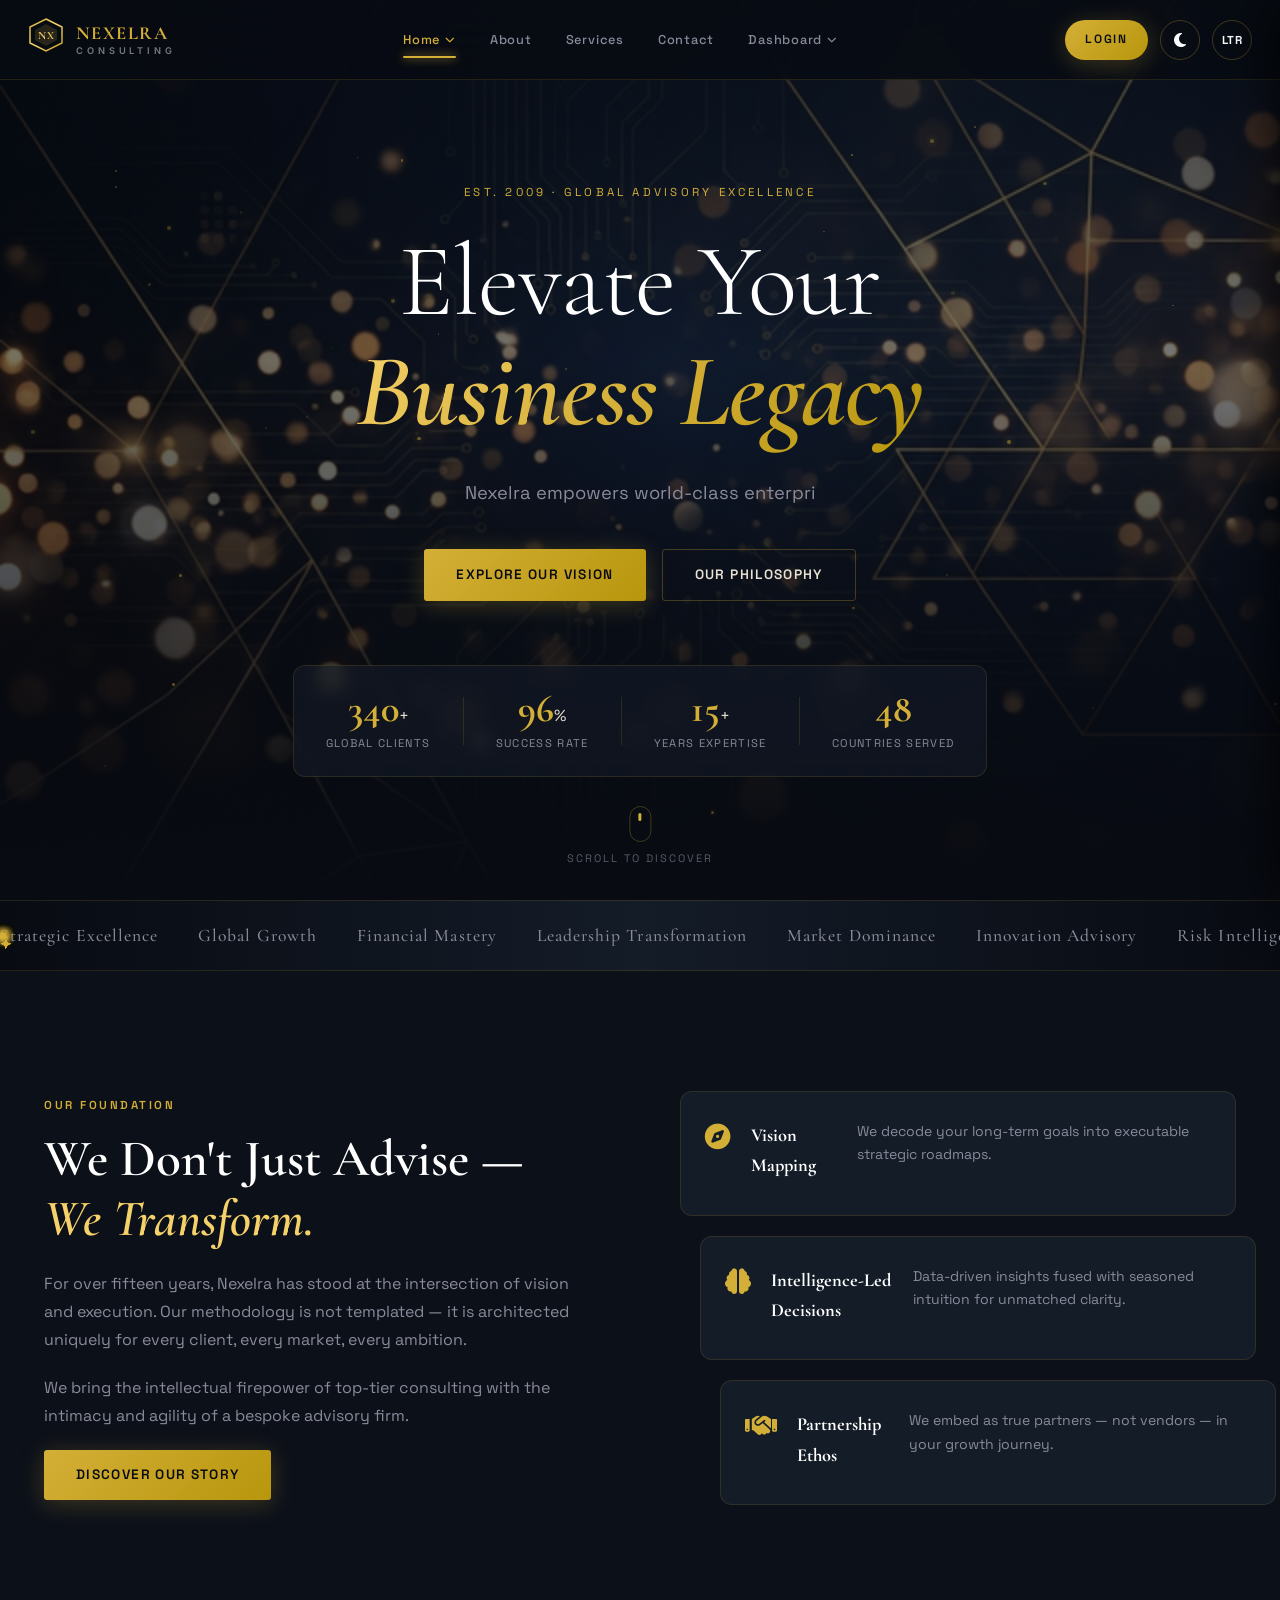
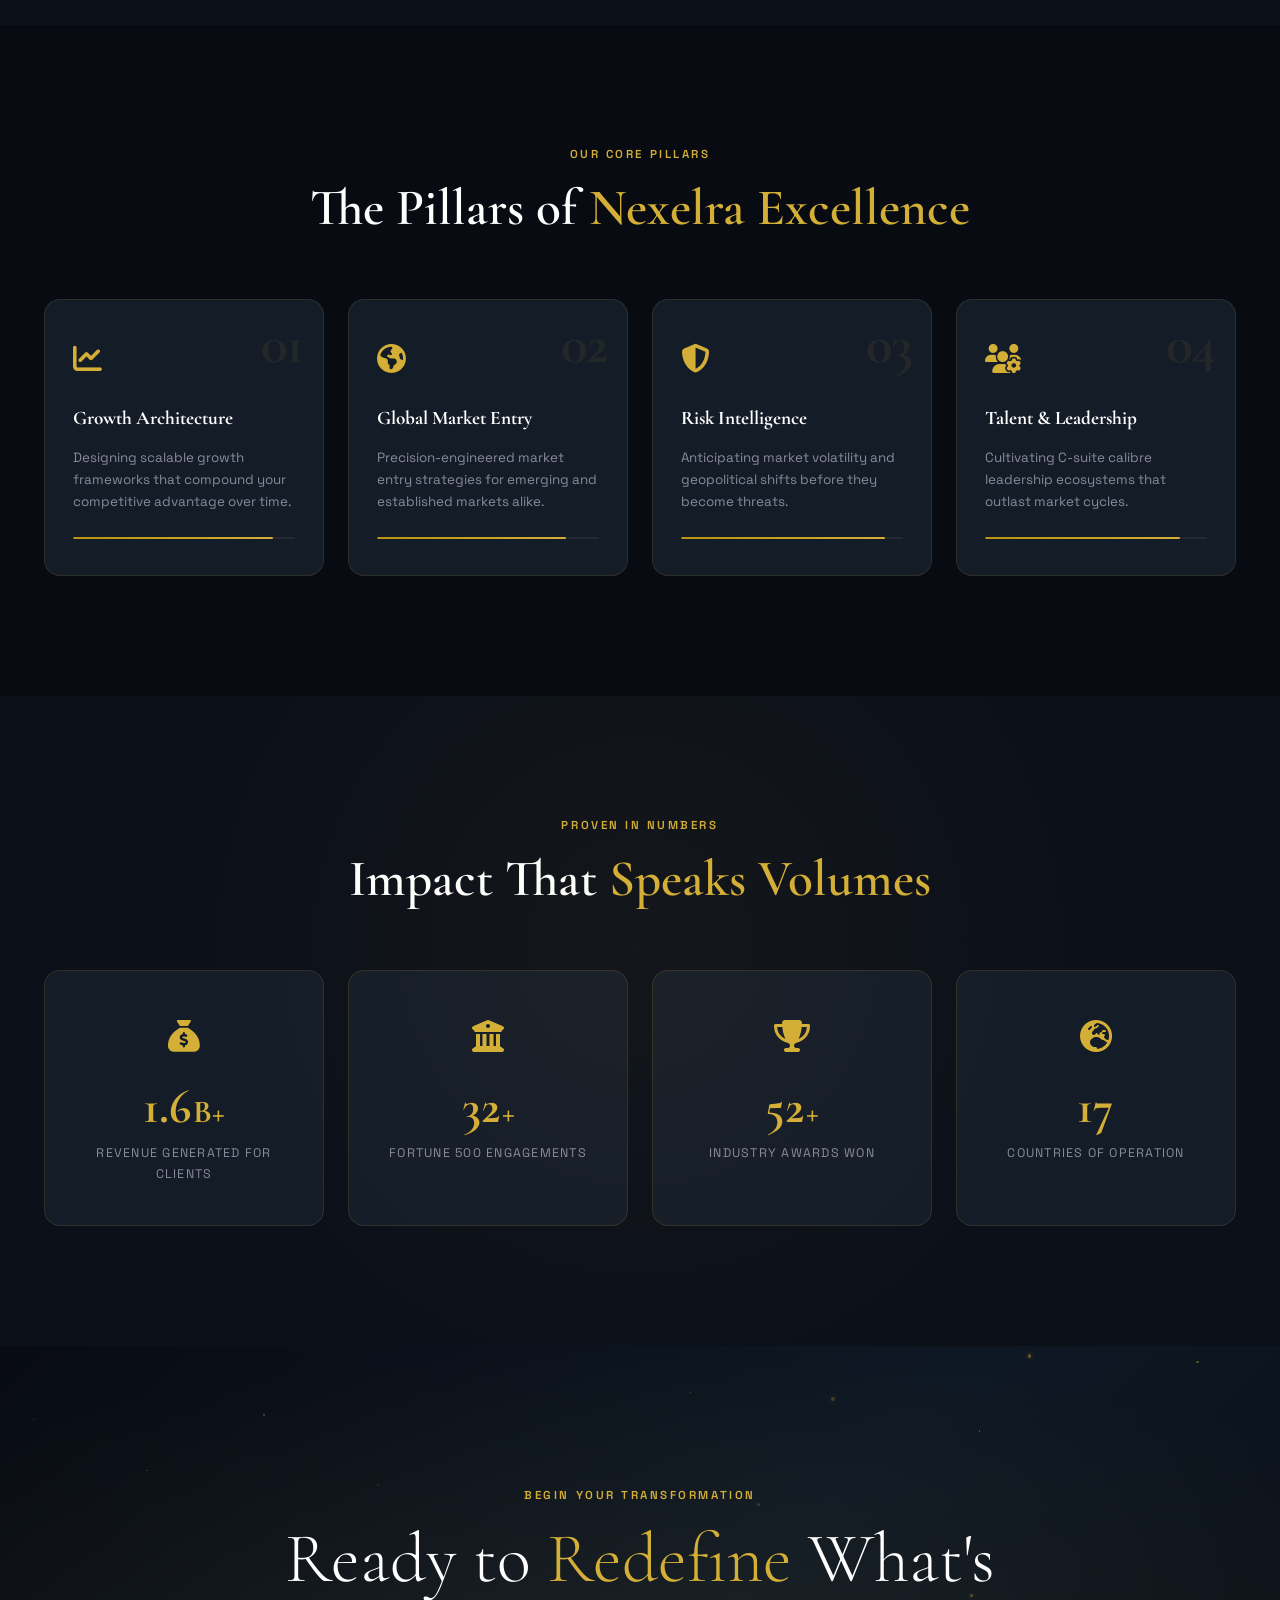
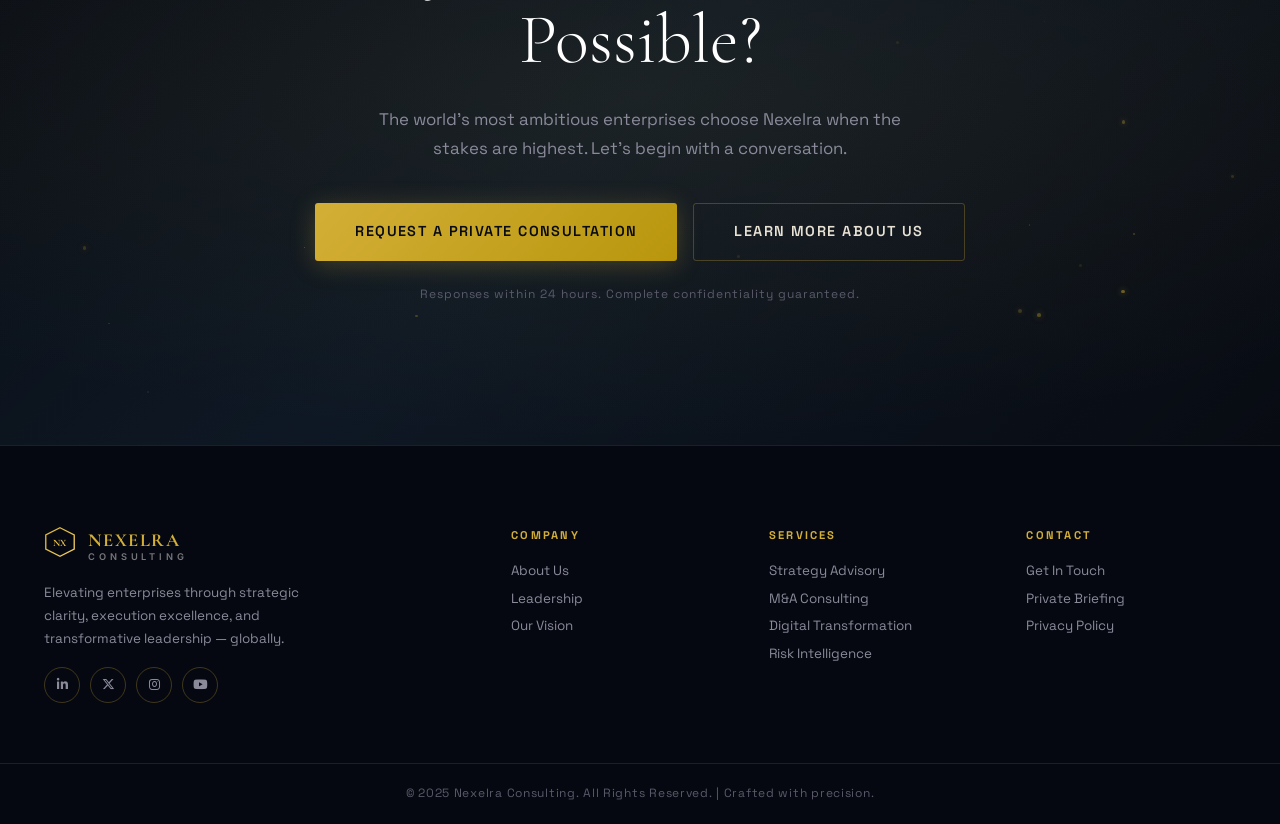
==== commit 26fb4cb2: "bnm" ====
--- a/index.html
+++ b/index.html
@@ -107,8 +107,7 @@
                     <span class="theme-tooltip">Dark / Light</span>
                 </button>
                 <button class="globe-btn" id="globeBtn" title="Toggle LTR / RTL" aria-label="Toggle text direction">
-                    <i class="fa-solid fa-globe"></i>
-                    <span class="globe-tooltip">LTR / RTL</span>
+                    <span>LTR</span>
                 </button>
                 <button class="hamburger" id="hamburger" aria-label="Open menu">
                     <span></span><span></span><span></span>
@@ -129,7 +128,7 @@
                 <i class="fa-solid fa-sun"></i>
             </button>
             <button class="drawer-globe" id="drawerGlobe" aria-label="Toggle direction">
-                <i class="fa-solid fa-globe"></i>
+                <span>LTR</span>
             </button>
             <button class="drawer-close" id="drawerClose" aria-label="Close menu">
                 <i class="fa-solid fa-xmark"></i>
--- a/style.css
+++ b/style.css
@@ -648,7 +648,11 @@
   }
 }
 
-.globe-btn {
+.globe-btn,
+.drawer-globe,
+.sidebar-globe-btn,
+.auth-globe,
+#dashGlobe {
   position: relative;
   width: 40px;
   height: 40px;
@@ -659,18 +663,28 @@
   border: 1px solid var(--border2);
   border-radius: 50%;
   color: var(--white);
-  font-size: 1rem;
+  font-family: var(--font-body);
+  font-size: 0.72rem;
+  font-weight: 700;
   cursor: pointer;
   transition: all .3s var(--ease);
-}
-
-.globe-btn:hover {
+  text-transform: uppercase;
+  letter-spacing: 0.05em;
+  padding: 0;
+}
+
+.globe-btn:hover,
+.drawer-globe:hover,
+.sidebar-globe-btn:hover,
+.auth-globe:hover,
+#dashGlobe:hover {
   border-color: var(--gold);
   color: var(--gold);
   box-shadow: 0 0 16px var(--gold-glow);
 }
 
-.theme-toggle {
+.theme-toggle,
+.drawer-theme {
   position: relative;
   width: 40px;
   height: 40px;
@@ -687,28 +701,33 @@
   overflow: hidden;
 }
 
-.theme-toggle:hover {
+.theme-toggle:hover,
+.drawer-theme:hover {
   border-color: var(--gold);
   color: var(--gold);
   box-shadow: 0 0 16px var(--gold-glow);
 }
 
-.theme-toggle i {
+.theme-toggle i,
+.drawer-theme i {
   position: absolute;
   transition: transform .5s var(--ease-bounce), opacity .3s;
 }
 
-.theme-toggle .fa-sun {
+.theme-toggle .fa-sun,
+.drawer-theme .fa-sun {
   opacity: 0;
   transform: translateY(20px) rotate(90deg);
 }
 
-body.light-mode .theme-toggle .fa-moon {
+body.light-mode .theme-toggle .fa-moon,
+body.light-mode .drawer-theme .fa-moon {
   opacity: 0;
   transform: translateY(-20px) rotate(-90deg);
 }
 
-body.light-mode .theme-toggle .fa-sun {
+body.light-mode .theme-toggle .fa-sun,
+body.light-mode .drawer-theme .fa-sun {
   opacity: 1;
   transform: translateY(0) rotate(0deg);
 }
@@ -6165,54 +6184,6 @@
   left: 40px;
 }
 
-/* Theme Toggle Component */
-.theme-toggle, .drawer-theme {
-  background: transparent;
-  border: none;
-  color: var(--white);
-  font-size: 1.3rem;
-  cursor: pointer;
-  transition: all 0.3s var(--ease);
-  display: flex;
-  align-items: center;
-  justify-content: center;
-  width: 40px;
-  height: 40px;
-  border-radius: 50%;
-}
-
-.theme-toggle:hover, .drawer-theme:hover {
-  color: var(--gold);
-  background: rgba(212, 175, 55, 0.05);
-}
-
-.theme-toggle .fa-sun, .drawer-theme .fa-sun {
-  display: none;
-}
-
-body.light-mode .theme-toggle .fa-moon, 
-body.light-mode .drawer-theme .fa-moon {
-  display: none;
-}
-
-body.light-mode .theme-toggle .fa-sun,
-body.light-mode .drawer-theme .fa-sun {
-  display: block;
-  color: var(--gold);
-}
-
-.auth-globe {
-  background: transparent;
-  border: none;
-  color: var(--white);
-  font-size: 1.5rem;
-  cursor: pointer;
-  transition: color 0.3s;
-}
-
-.auth-globe:hover {
-  color: var(--gold);
-}
 
 .auth-wrapper {
   width: 100%;
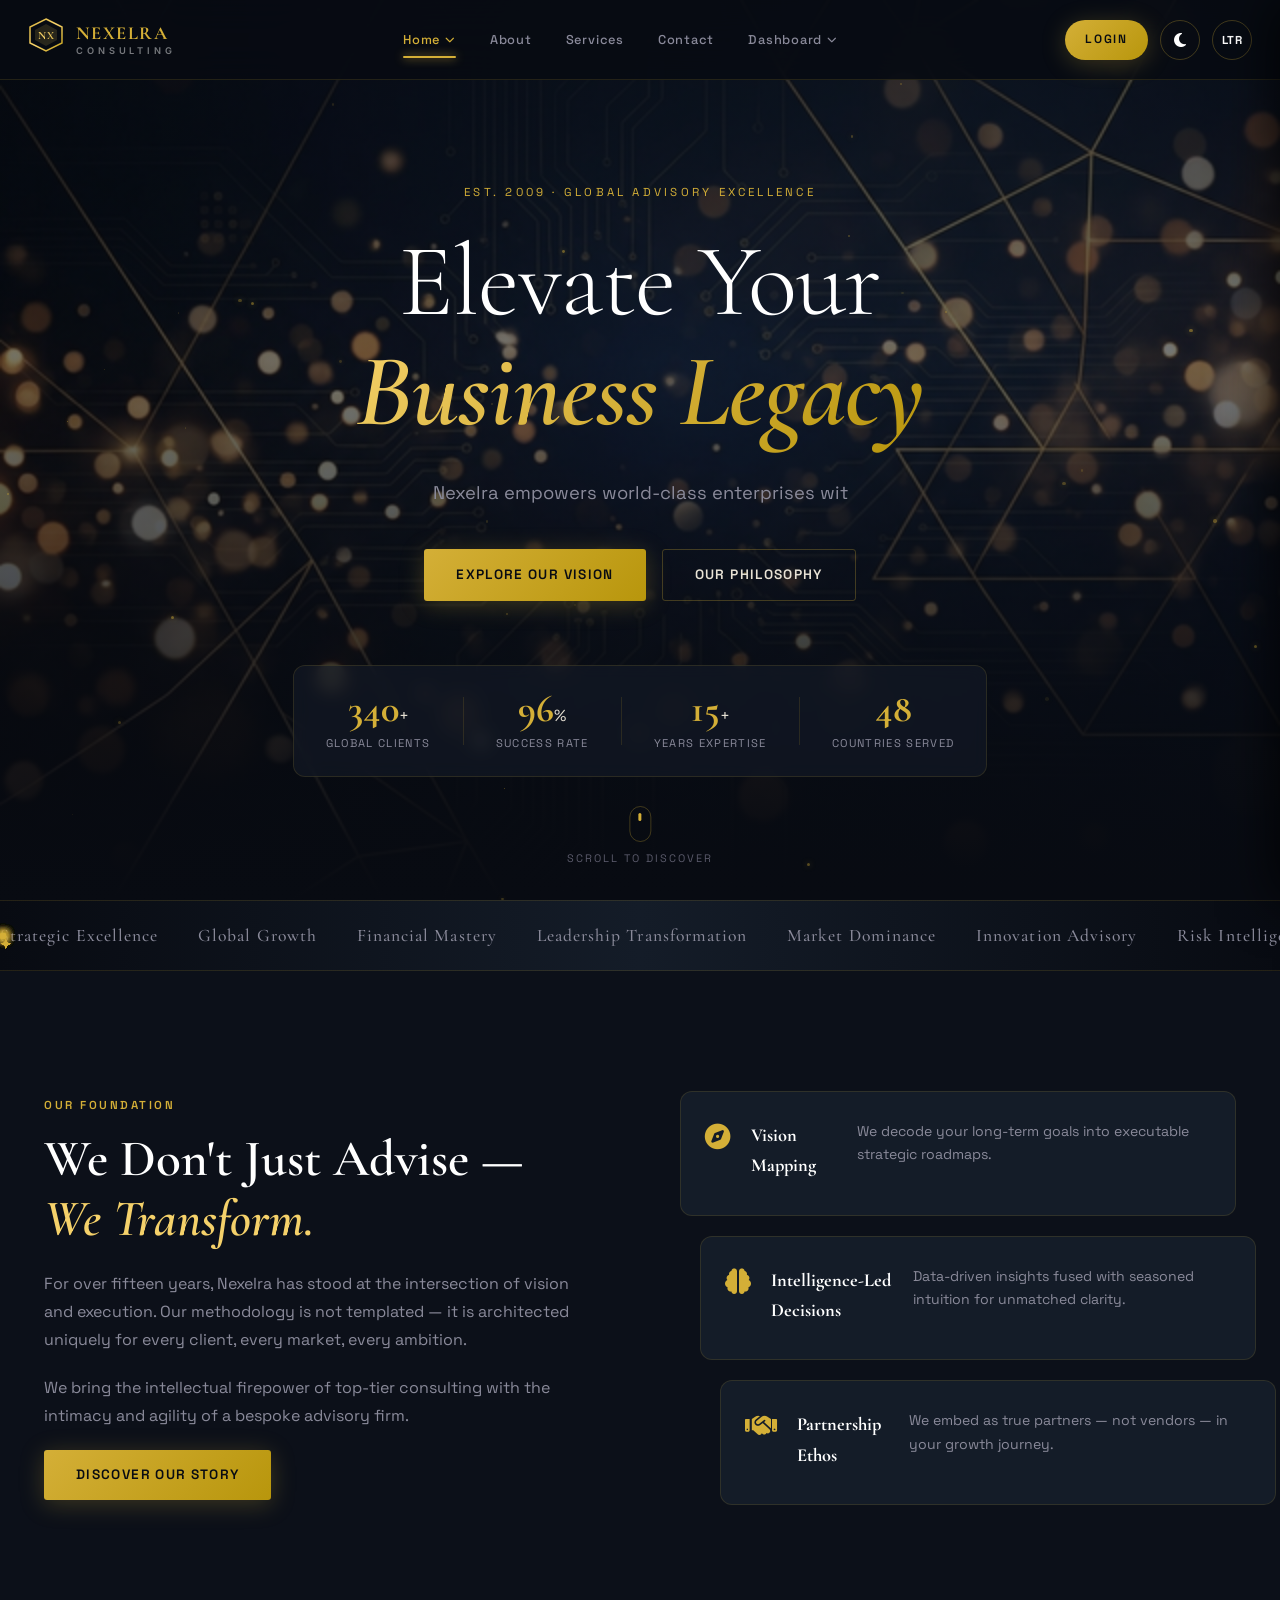
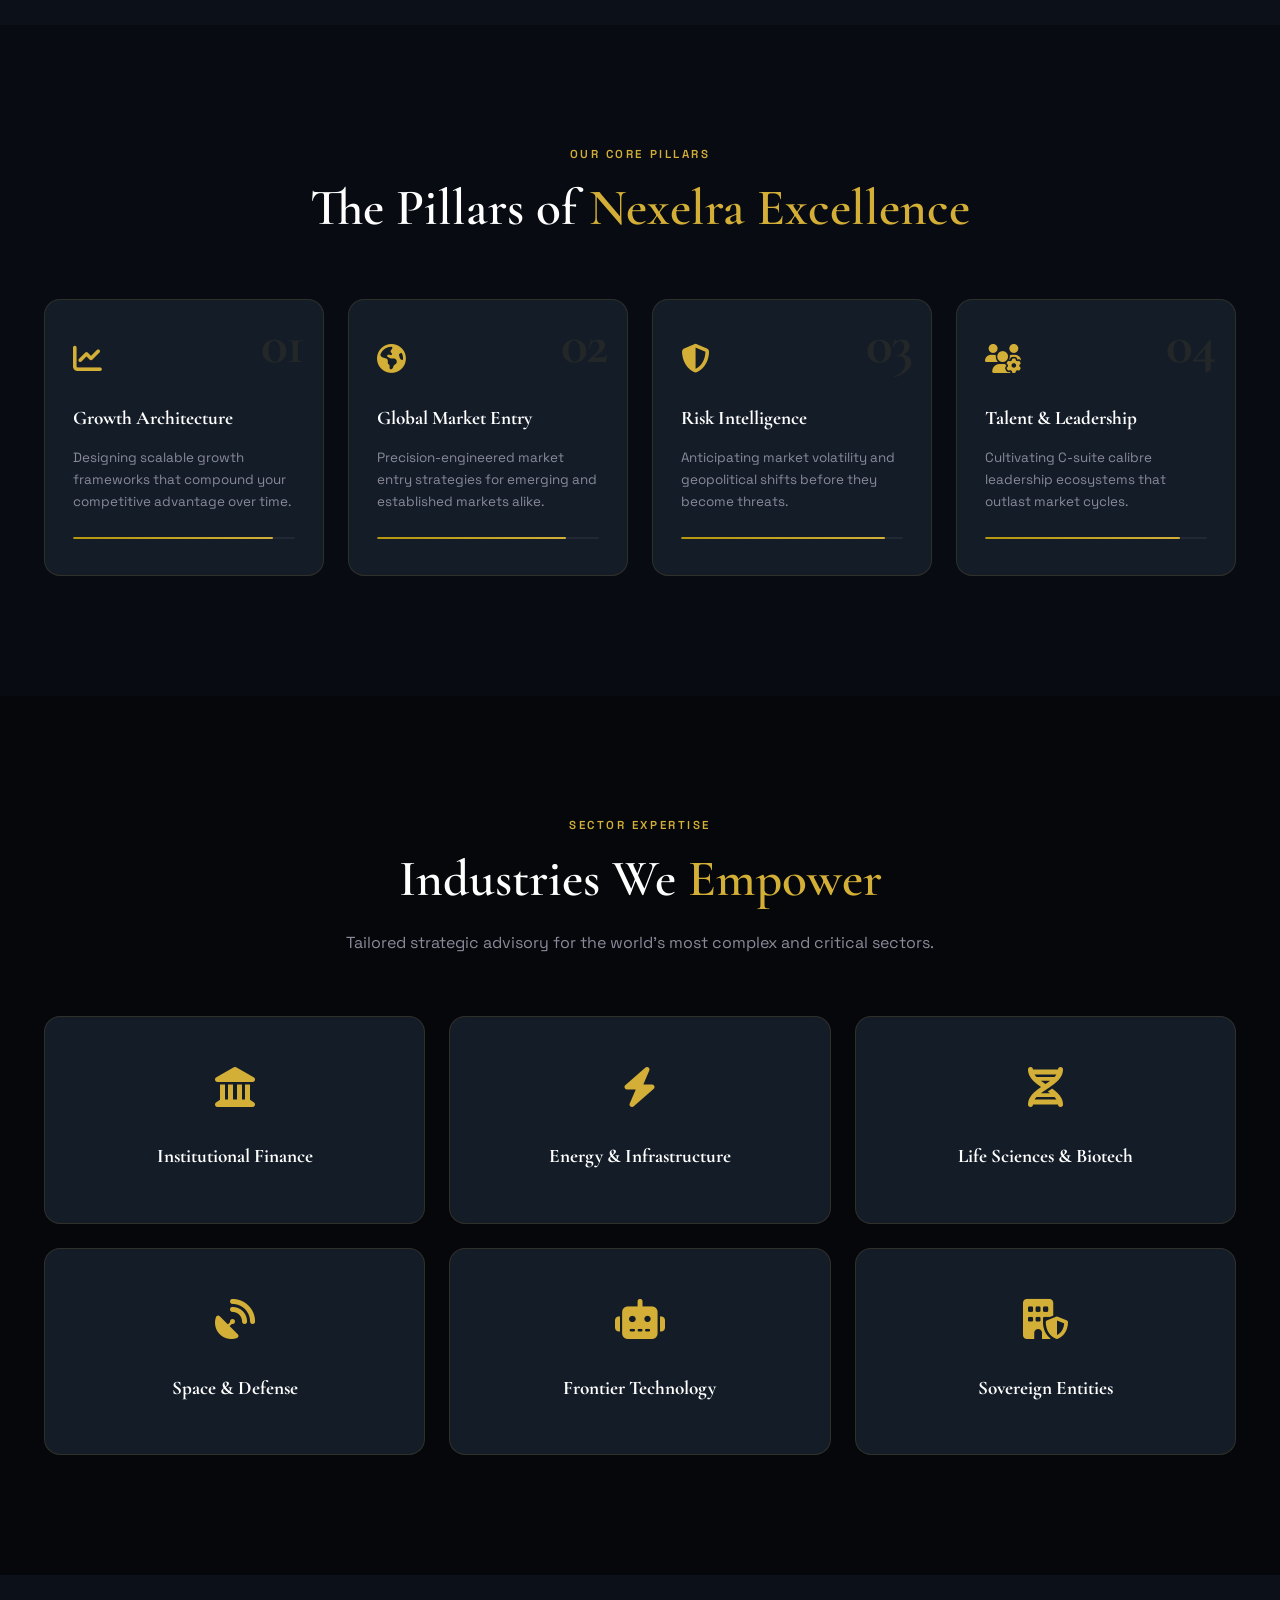
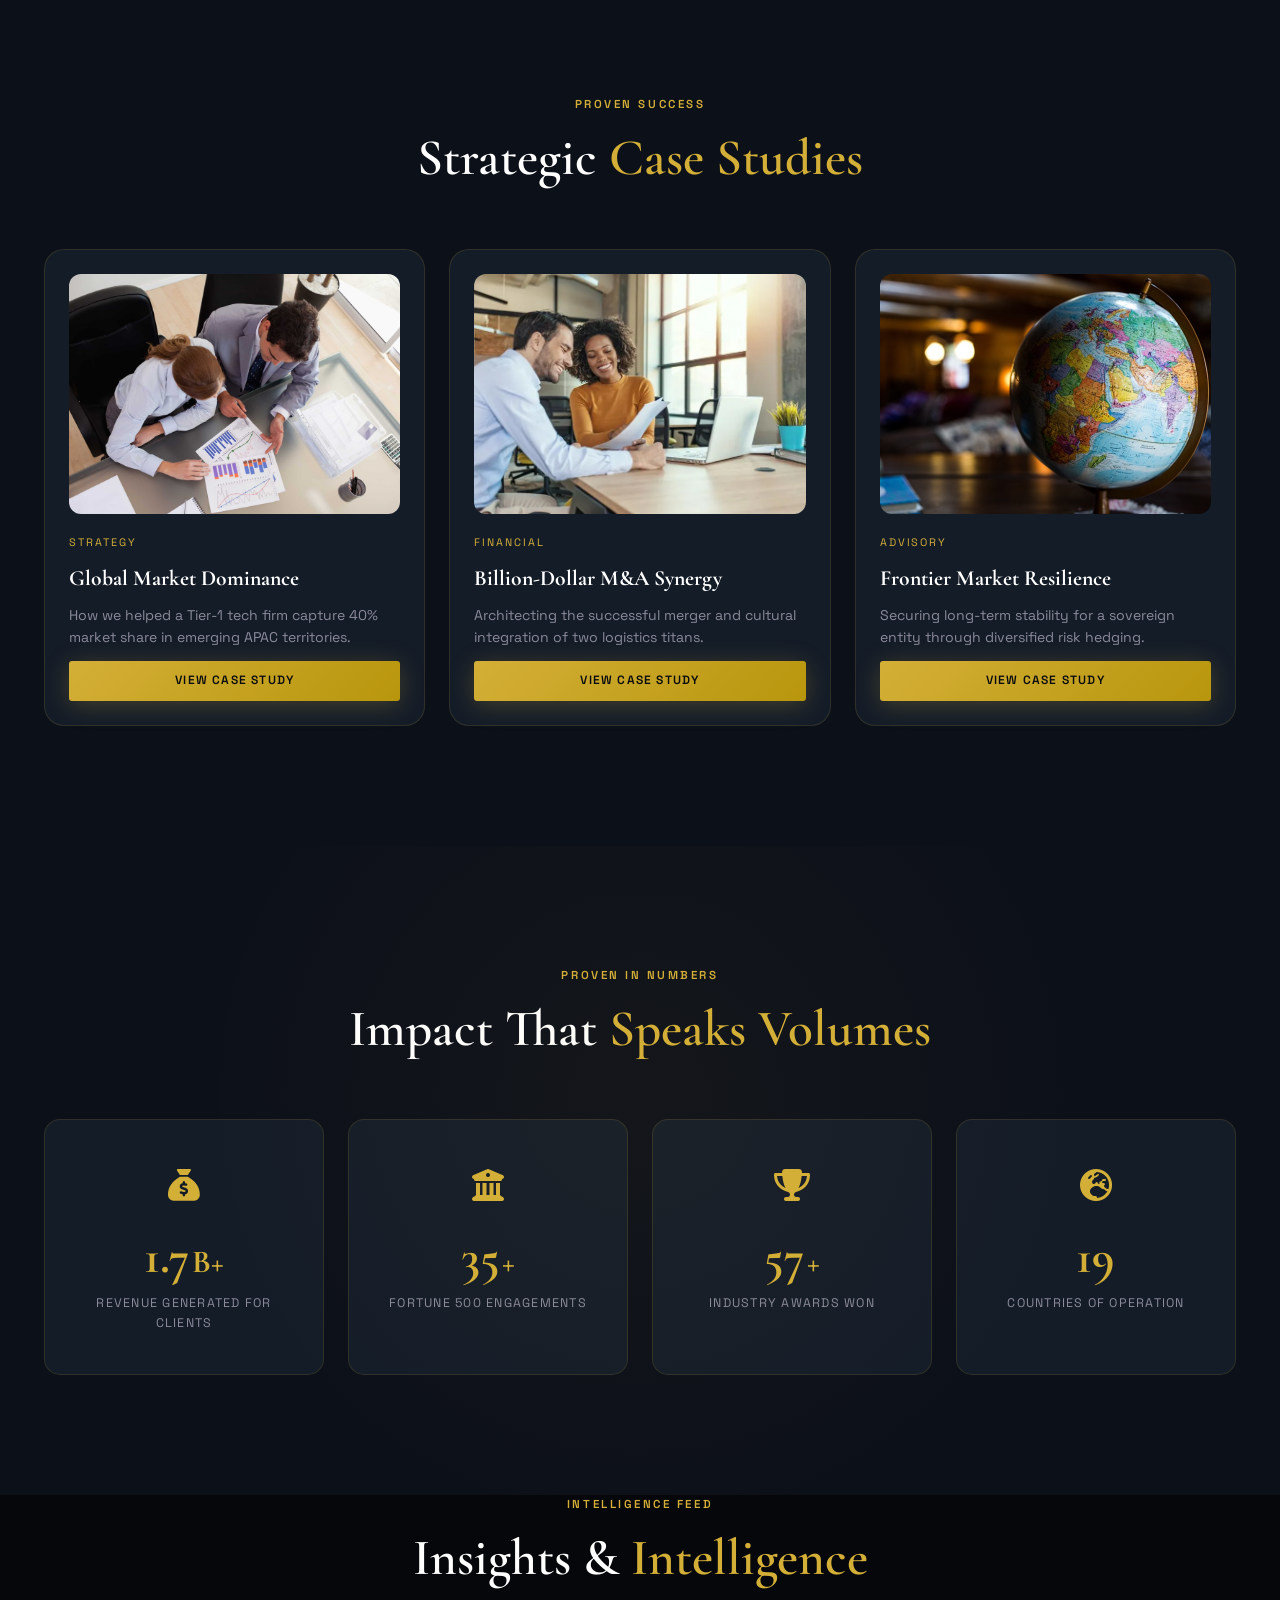
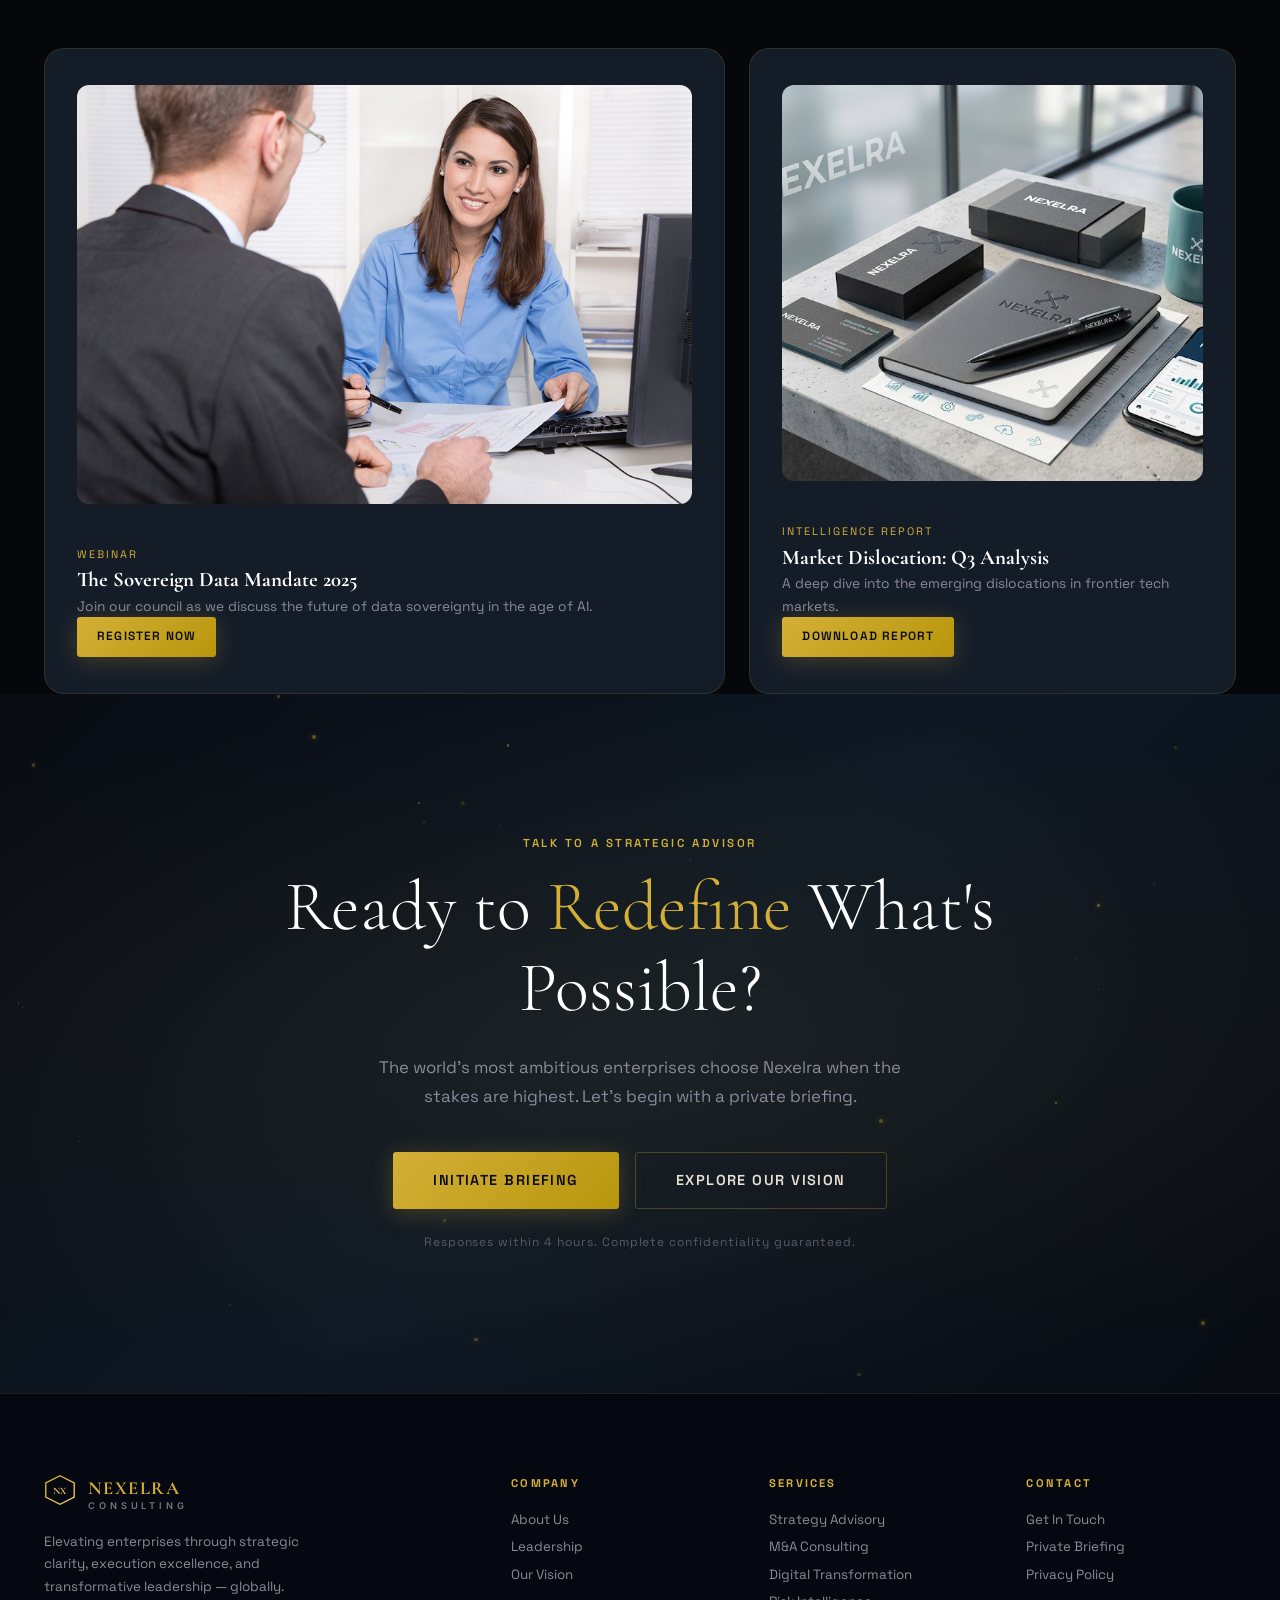
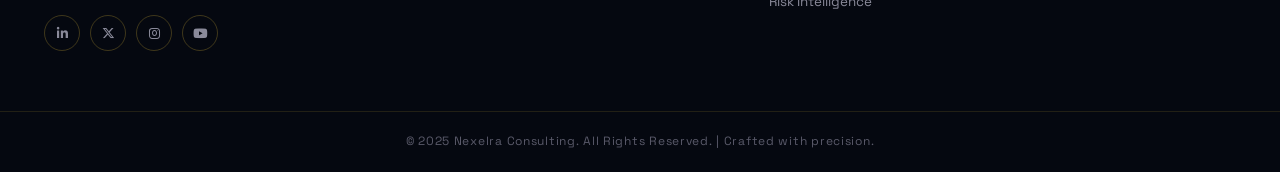
==== commit bde96c31: "gjhtgji" ====
--- a/index.html
+++ b/index.html
@@ -332,7 +332,86 @@
         </div>
     </section>
 
-    <!-- ══════════════════════════════════════════ SECTION 5 — NUMERICAL IMPACT ══════════════════════════════════════════ -->
+    <!-- ══════════════════════════════════════════ SECTION 5 — INDUSTRIES ══════════════════════════════════════════ -->
+    <section class="section industries-section bg-deep" id="industries">
+        <div class="container">
+            <div class="section-header" data-aos="fade-up">
+                <p class="section-eyebrow">Sector Expertise</p>
+                <h2 class="section-title">Industries We <span class="gold">Empower</span></h2>
+                <p class="section-subhead">Tailored strategic advisory for the world's most complex and critical sectors.</p>
+            </div>
+            <div class="industries-grid">
+                <div class="industry-card" data-aos="fade-up">
+                    <i class="fa-solid fa-landmark industry-icon"></i>
+                    <h3>Institutional Finance</h3>
+                </div>
+                <div class="industry-card" data-aos="fade-up" style="--delay: 0.1s">
+                    <i class="fa-solid fa-bolt industry-icon"></i>
+                    <h3>Energy & Infrastructure</h3>
+                </div>
+                <div class="industry-card" data-aos="fade-up" style="--delay: 0.2s">
+                    <i class="fa-solid fa-dna industry-icon"></i>
+                    <h3>Life Sciences & Biotech</h3>
+                </div>
+                <div class="industry-card" data-aos="fade-up" style="--delay: 0.3s">
+                    <i class="fa-solid fa-satellite-dish industry-icon"></i>
+                    <h3>Space & Defense</h3>
+                </div>
+                <div class="industry-card" data-aos="fade-up" style="--delay: 0.4s">
+                    <i class="fa-solid fa-robot industry-icon"></i>
+                    <h3>Frontier Technology</h3>
+                </div>
+                <div class="industry-card" data-aos="fade-up" style="--delay: 0.5s">
+                    <i class="fa-solid fa-building-shield industry-icon"></i>
+                    <h3>Sovereign Entities</h3>
+                </div>
+            </div>
+        </div>
+    </section>
+
+    <!-- ══════════════════════════════════════════ SECTION 6 — CASE STUDIES ══════════════════════════════════════════ -->
+    <section class="section cases-section" id="cases">
+        <div class="container">
+            <div class="section-header" data-aos="fade-up">
+                <p class="section-eyebrow">Proven Success</p>
+                <h2 class="section-title">Strategic <span class="gold">Case Studies</span></h2>
+            </div>
+            <div class="cases-grid">
+                <!-- Case 1 -->
+                <div class="case-card" data-aos="fade-up">
+                    <div class="case-img-box"><img src="b4.jpg" alt="Case Study 1" /></div>
+                    <div class="case-content">
+                        <span class="case-tag">Strategy</span>
+                        <h3>Global Market Dominance</h3>
+                        <p>How we helped a Tier-1 tech firm capture 40% market share in emerging APAC territories.</p>
+                        <a href="#" class="btn btn-gold btn-sm">View Case Study</a>
+                    </div>
+                </div>
+                <!-- Case 2 -->
+                <div class="case-card" data-aos="fade-up" style="--delay: 0.1s">
+                    <div class="case-img-box"><img src="b5.webp" alt="Case Study 2" /></div>
+                    <div class="case-content">
+                        <span class="case-tag">Financial</span>
+                        <h3>Billion-Dollar M&A Synergy</h3>
+                        <p>Architecting the successful merger and cultural integration of two logistics titans.</p>
+                        <a href="#" class="btn btn-gold btn-sm">View Case Study</a>
+                    </div>
+                </div>
+                <!-- Case 3 -->
+                <div class="case-card" data-aos="fade-up" style="--delay: 0.2s">
+                    <div class="case-img-box"><img src="glo.jpg" alt="Case Study 3" /></div>
+                    <div class="case-content">
+                        <span class="case-tag">Advisory</span>
+                        <h3>Frontier Market Resilience</h3>
+                        <p>Securing long-term stability for a sovereign entity through diversified risk hedging.</p>
+                        <a href="#" class="btn btn-gold btn-sm">View Case Study</a>
+                    </div>
+                </div>
+            </div>
+        </div>
+    </section>
+
+    <!-- ══════════════════════════════════════════ SECTION 7 — NUMERICAL IMPACT ══════════════════════════════════════════ -->
     <section class="section impact-section" id="impact">
         <div class="impact-bg-shape"></div>
         <div class="container">
@@ -369,21 +448,53 @@
         </div>
     </section>
 
-    <!-- ══════════════════════════════════════════ SECTION 6 — CTA FINALE ══════════════════════════════════════════ -->
+    <!-- ══════════════════════════════════════════ SECTION 8 — INSIGHTS & NEWS ══════════════════════════════════════════ -->
+    <section class="section insights-news-section bg-deep" id="insights">
+        <div class="container">
+            <div class="section-header" data-aos="fade-up">
+                <p class="section-eyebrow">Intelligence Feed</p>
+                <h2 class="section-title">Insights & <span class="gold">Intelligence</span></h2>
+            </div>
+            <div class="insights-grid">
+                <!-- News 1 -->
+                <div class="insight-card" data-aos="fade-up">
+                    <div class="insight-img-box"><img src="b6.jpg" alt="Webinar" /></div>
+                    <div class="insight-content">
+                        <span class="insight-tag">Webinar</span>
+                        <h3>The Sovereign Data Mandate 2025</h3>
+                        <p>Join our council as we discuss the future of data sovereignty in the age of AI.</p>
+                        <a href="#" class="btn btn-gold btn-sm">Register Now</a>
+                    </div>
+                </div>
+                <!-- News 2 -->
+                <div class="insight-card" data-aos="fade-up" data-aos-delay="100">
+                    <div class="insight-img-box"><img src="brand.jpg" alt="Insight" /></div>
+                    <div class="insight-content">
+                        <span class="insight-tag">Intelligence Report</span>
+                        <h3>Market Dislocation: Q3 Analysis</h3>
+                        <p>A deep dive into the emerging dislocations in frontier tech markets.</p>
+                        <a href="#" class="btn btn-gold btn-sm">Download Report</a>
+                    </div>
+                </div>
+            </div>
+        </div>
+    </section>
+
+    <!-- ══════════════════════════════════════════ SECTION 9 — CTA FINALE ══════════════════════════════════════════ -->
     <section class="section cta-section" id="cta">
         <div class="cta-bg"></div>
         <div class="cta-particles" id="ctaParticles"></div>
         <div class="container">
             <div class="cta-inner" data-aos="fade-up">
-                <p class="section-eyebrow">Begin Your Transformation</p>
+                <p class="section-eyebrow">Talk to a Strategic Advisor</p>
                 <h2 class="cta-title">Ready to <span class="gold">Redefine</span> What's Possible?</h2>
                 <p class="cta-body">The world's most ambitious enterprises choose Nexelra when the stakes are highest.
-                    Let's begin with a conversation.</p>
+                    Let's begin with a private briefing.</p>
                 <div class="cta-group">
-                    <a href="contact.html" class="btn btn-gold btn-lg">Request a Private Consultation</a>
-                    <a href="about.html" class="btn btn-outline btn-lg">Learn More About Us</a>
-                </div>
-                <p class="cta-note">Responses within 24 hours. Complete confidentiality guaranteed.</p>
+                    <a href="contact.html" class="btn btn-gold btn-lg">Initiate Briefing</a>
+                    <a href="about.html" class="btn btn-outline btn-lg">Explore Our Vision</a>
+                </div>
+                <p class="cta-note">Responses within 4 hours. Complete confidentiality guaranteed.</p>
             </div>
         </div>
     </section>
--- a/style.css
+++ b/style.css
@@ -81,7 +81,7 @@
 
 
 body.light-mode .navbar .nav-link:hover,
-body.light-mode .navbar .nav-item:hover > .nav-link {
+body.light-mode .navbar .nav-item:hover>.nav-link {
   color: var(--gold);
 }
 
@@ -122,9 +122,9 @@
 }
 
 /* Remove the previous light mode background overrides for these specific elements */
-body.light-mode .pill-card, 
-body.light-mode .industry-card, 
-body.light-mode .case-card, 
+body.light-mode .pill-card,
+body.light-mode .industry-card,
+body.light-mode .case-card,
 body.light-mode .team-card,
 body.light-mode .testi-card,
 body.light-mode .award-item,
@@ -137,7 +137,7 @@
 body.light-mode .cap-card,
 body.light-mode .portal-card {
   background: var(--surface);
-  box-shadow: 0 10px 30px rgba(0,0,0,0.05);
+  box-shadow: 0 10px 30px rgba(0, 0, 0, 0.05);
 }
 
 /* Force dark sections to stay dark and readable */
@@ -400,6 +400,7 @@
 .btn {
   display: inline-flex;
   align-items: center;
+  justify-content: center;
   gap: 8px;
   padding: 14px 32px;
   font-family: var(--font-body);
@@ -441,6 +442,11 @@
 .btn-lg {
   padding: 16px 40px;
   font-size: .9rem;
+}
+
+.btn-sm {
+  padding: 10px 20px;
+  font-size: .75rem;
 }
 
 /* ── NAVBAR ────────────────────────────────────────────────── */
@@ -1613,9 +1619,13 @@
 }
 
 .industry-icon {
-  font-size: 2.2rem;
-  color: var(--gold);
-  margin-bottom: 20px;
+  font-size: 2.5rem;
+  color: var(--gold);
+  margin-bottom: 24px;
+  display: inline-flex;
+  align-items: center;
+  justify-content: center;
+  height: 60px;
 }
 
 .industry-card h3 {
@@ -2148,12 +2158,13 @@
   background: var(--surface);
   border: 1px solid var(--border);
   border-radius: 20px;
-  padding: 40px 32px;
+  padding: 24px;
   display: flex;
   flex-direction: column;
-  gap: 16px;
+  gap: 20px;
   transition: all .35s var(--ease);
   animation-delay: var(--delay);
+  height: 100%;
 }
 
 .case-card:hover {
@@ -2162,9 +2173,30 @@
   box-shadow: 0 20px 60px rgba(0, 0, 0, .4);
 }
 
-.case-card.featured {
-  border-color: var(--gold-dark);
-  background: linear-gradient(160deg, var(--surface2), var(--surface));
+.case-img-box {
+  width: 100%;
+  height: 240px;
+  border-radius: 12px;
+  overflow: hidden;
+  position: relative;
+}
+
+.case-img-box img {
+  width: 100%;
+  height: 100%;
+  object-fit: cover;
+  transition: transform 0.5s var(--ease);
+}
+
+.case-card:hover .case-img-box img {
+  transform: scale(1.1);
+}
+
+.case-content {
+  display: flex;
+  flex-direction: column;
+  gap: 12px;
+  flex: 1;
 }
 
 .case-tag {
@@ -2176,15 +2208,15 @@
 
 .case-card h3 {
   font-family: var(--font-display);
-  font-size: 1.25rem;
+  font-size: 1.35rem;
   color: var(--white);
-  line-height: 1.35;
+  line-height: 1.3;
 }
 
 .case-card p {
-  font-size: .86rem;
+  font-size: .88rem;
   color: var(--text-muted);
-  line-height: 1.65;
+  line-height: 1.6;
   flex: 1;
 }
 
@@ -3012,6 +3044,8 @@
   max-width: 800px;
   position: relative;
   z-index: 2;
+  margin: 0 auto;
+  text-align: center;
 }
 
 .hero-title-h2 {
@@ -3035,11 +3069,14 @@
   line-height: 1.6;
   margin-bottom: 48px;
   max-width: 600px;
+  margin-left: auto;
+  margin-right: auto;
 }
 
 .hero-cta-group-h2 {
   display: flex;
   gap: 20px;
+  justify-content: center;
 }
 
 .btn-gold-h2 {
@@ -4311,6 +4348,83 @@
   padding: 30px;
 }
 
+/* ── RESPONSIVE ABOUT PAGE ────────────────────────────────── */
+@media (max-width: 1024px) {
+  .about-grid {
+    gap: 40px;
+  }
+
+  .values-grid {
+    grid-template-columns: repeat(2, 1fr);
+    gap: 24px;
+  }
+}
+
+@media (max-width: 900px) {
+  .about-grid {
+    grid-template-columns: 1fr;
+    text-align: center;
+    gap: 50px;
+  }
+
+  .about-grid.reverse {
+    display: flex;
+    flex-direction: column;
+  }
+
+  .about-visual {
+    max-width: 600px;
+    margin: 0 auto;
+  }
+
+  .about-text {
+    padding: 0;
+  }
+
+  .heritage-stats {
+    justify-content: center;
+    gap: 40px;
+  }
+
+  .h-stat {
+    text-align: left;
+  }
+
+  .about-hero {
+    min-height: 60vh;
+    text-align: center;
+  }
+
+  .about-hero-content {
+    margin: 0 auto;
+  }
+}
+
+@media (max-width: 768px) {
+  .values-grid {
+    grid-template-columns: 1fr;
+  }
+
+  .value-img-wrap {
+    height: 250px;
+  }
+}
+
+@media (max-width: 480px) {
+  .heritage-stats {
+    grid-template-columns: 1fr;
+    gap: 20px;
+  }
+
+  .h-stat {
+    padding-left: 15px;
+  }
+
+  .h-stat span {
+    font-size: 2rem;
+  }
+}
+
 .value-info h3 {
   color: var(--gold);
   margin-bottom: 10px;
@@ -5099,7 +5213,50 @@
 
 .dash-controls {
   display: flex;
-  gap: 15px;
+  align-items: center;
+  gap: 20px;
+}
+
+.dash-profile-trigger {
+  display: flex;
+  align-items: center;
+  gap: 10px;
+  background: var(--surface2);
+  padding: 6px 14px 6px 8px;
+  border-radius: 30px;
+  border: 1px solid var(--border);
+  cursor: pointer;
+  transition: all 0.3s var(--ease);
+}
+
+.dash-profile-trigger:hover {
+  border-color: var(--gold);
+  background: var(--surface);
+}
+
+.profile-avatar {
+  width: 32px;
+  height: 32px;
+  border-radius: 50%;
+  background: var(--gold);
+  color: var(--bg);
+  display: flex;
+  align-items: center;
+  justify-content: center;
+  font-family: var(--font-display);
+  font-weight: 700;
+  font-size: 0.85rem;
+}
+
+.profile-arrow {
+  font-size: 0.7rem;
+  color: var(--text-muted);
+  transition: transform 0.3s;
+}
+
+.dash-profile-trigger:hover .profile-arrow {
+  color: var(--gold);
+  transform: translateY(2px);
 }
 
 /* KPI Grid */
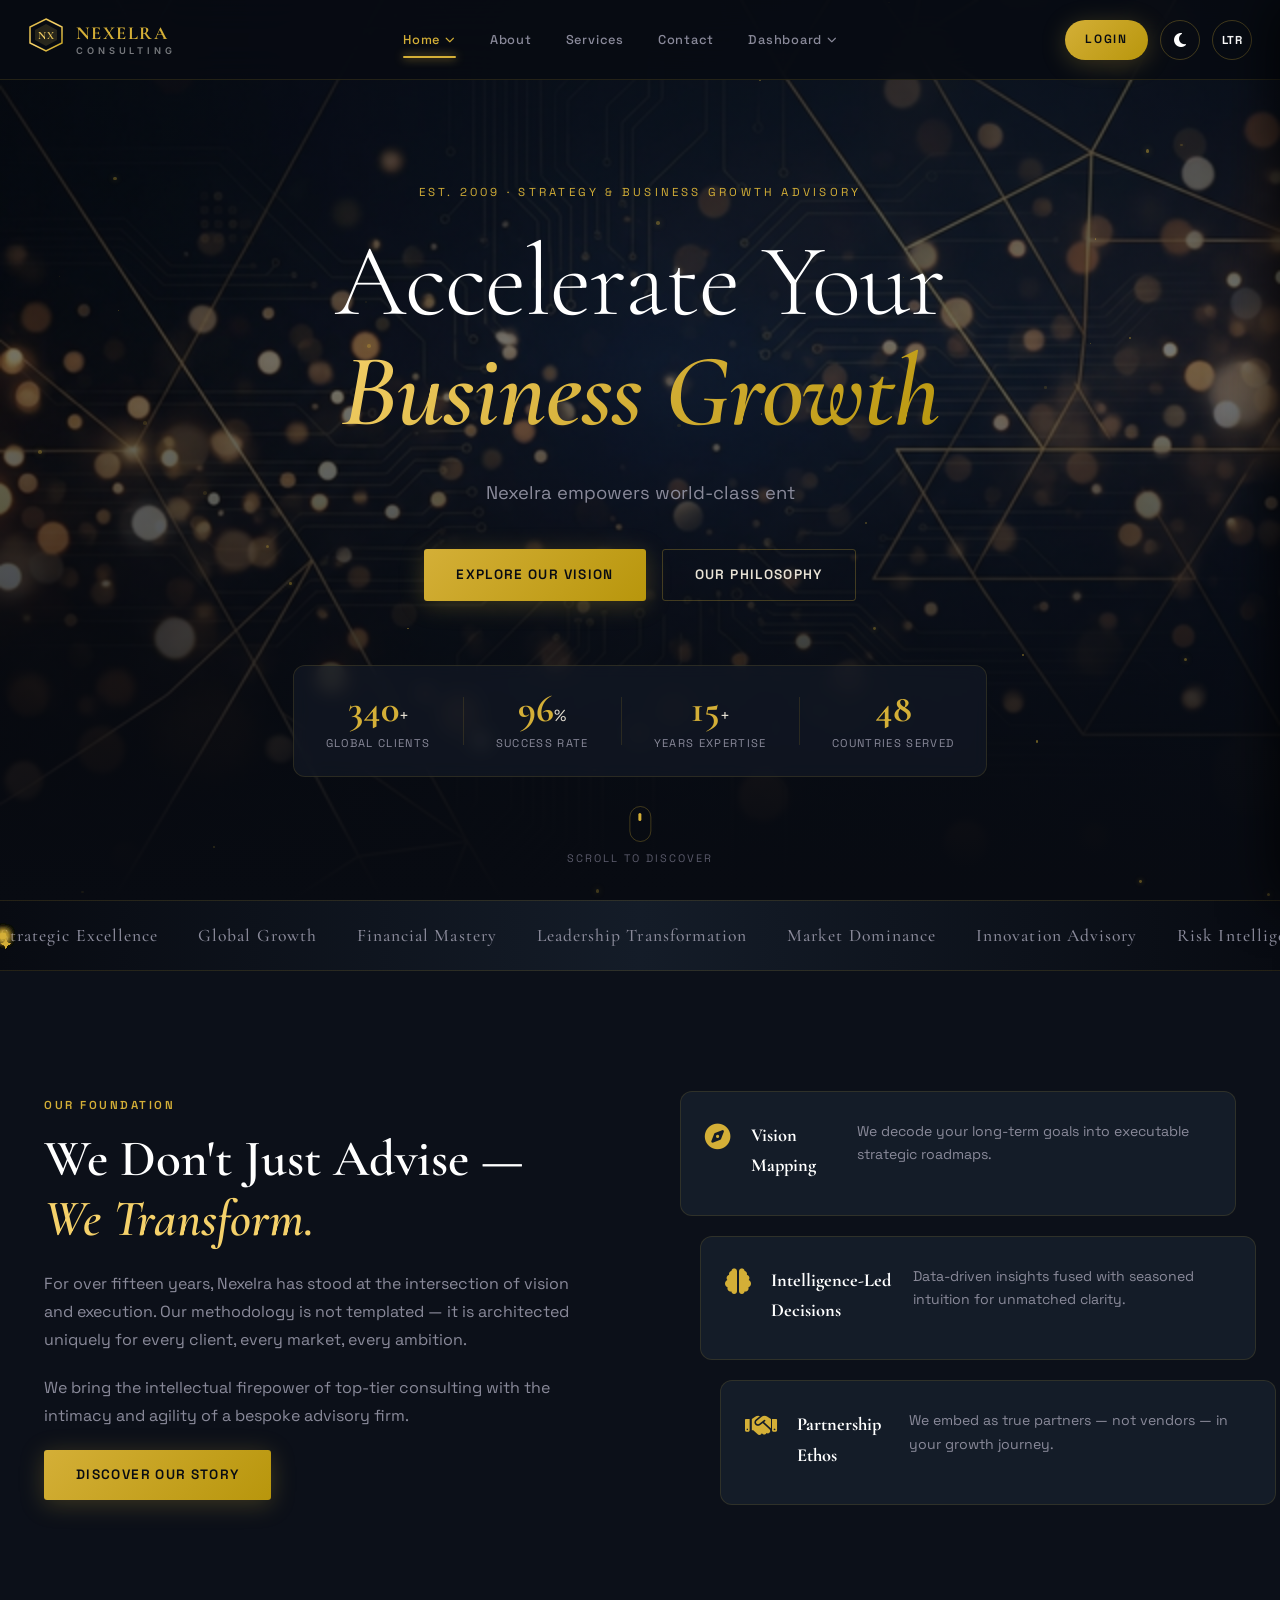
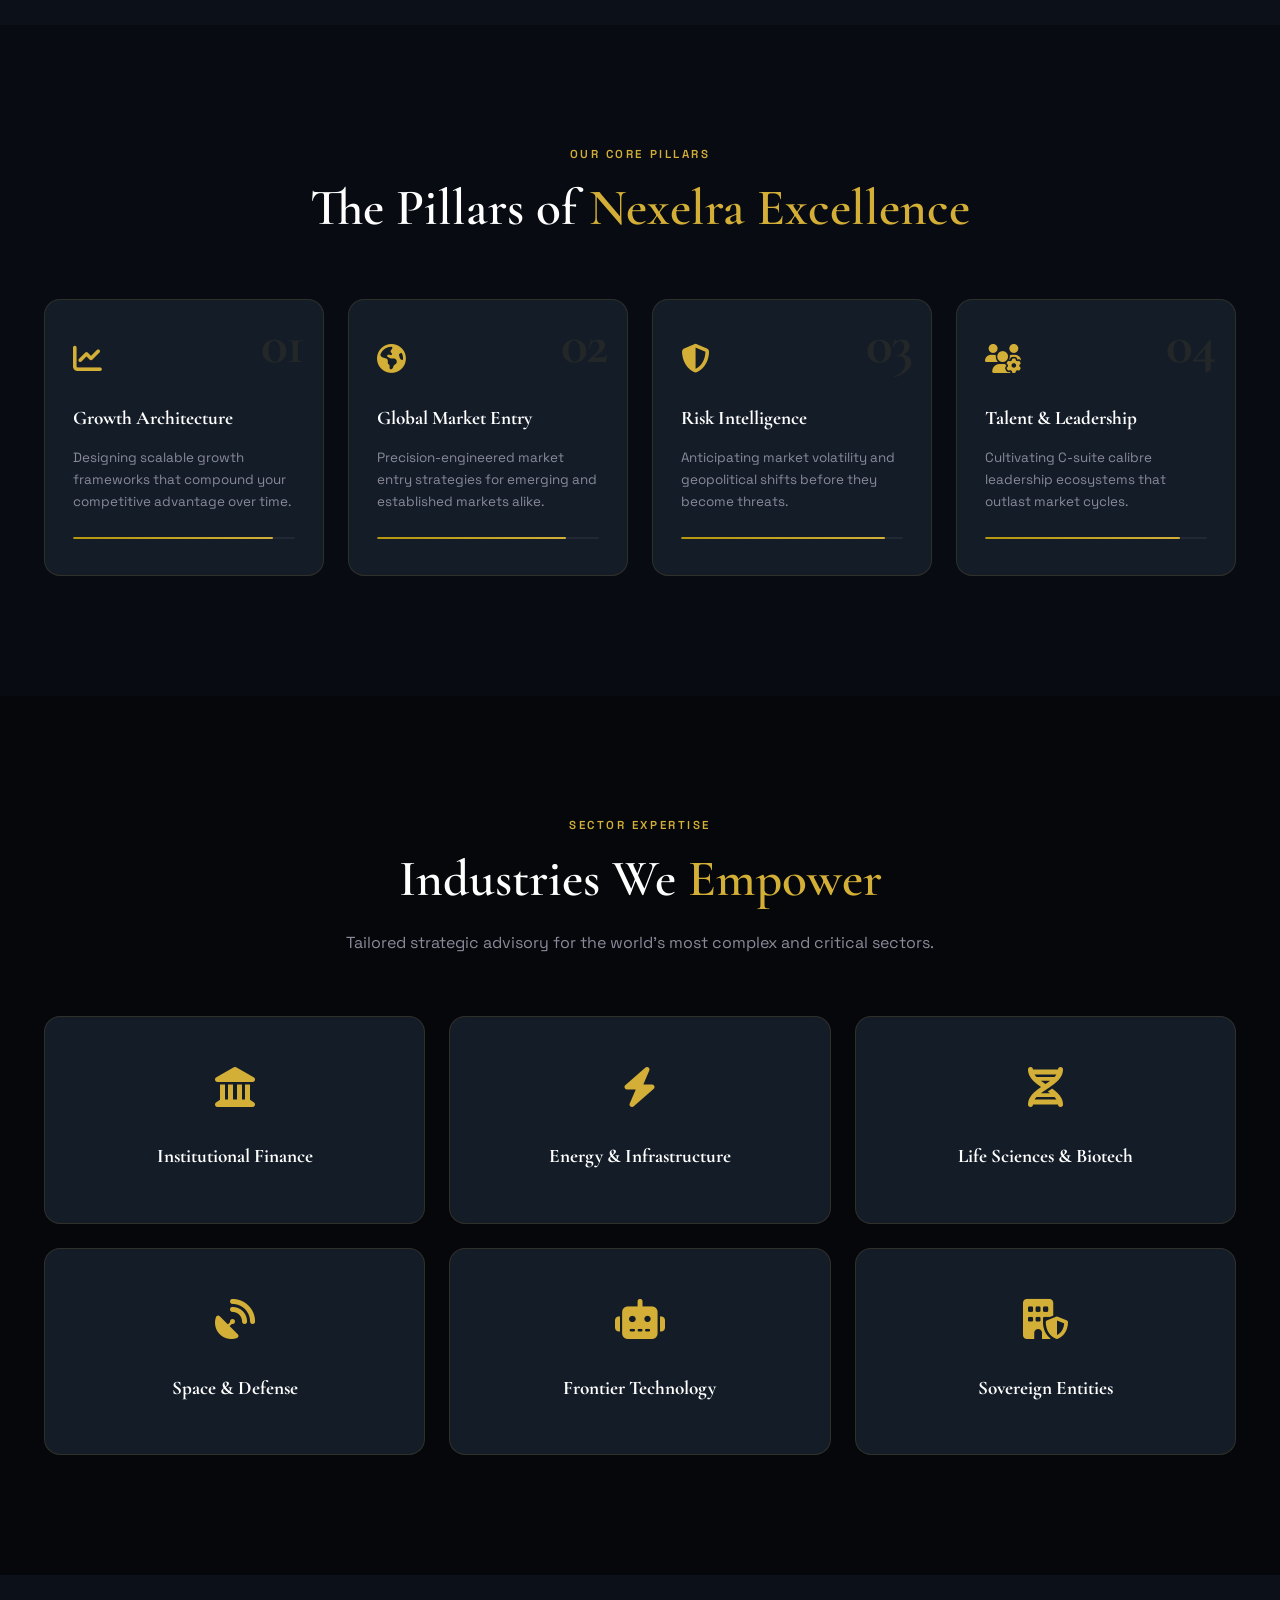
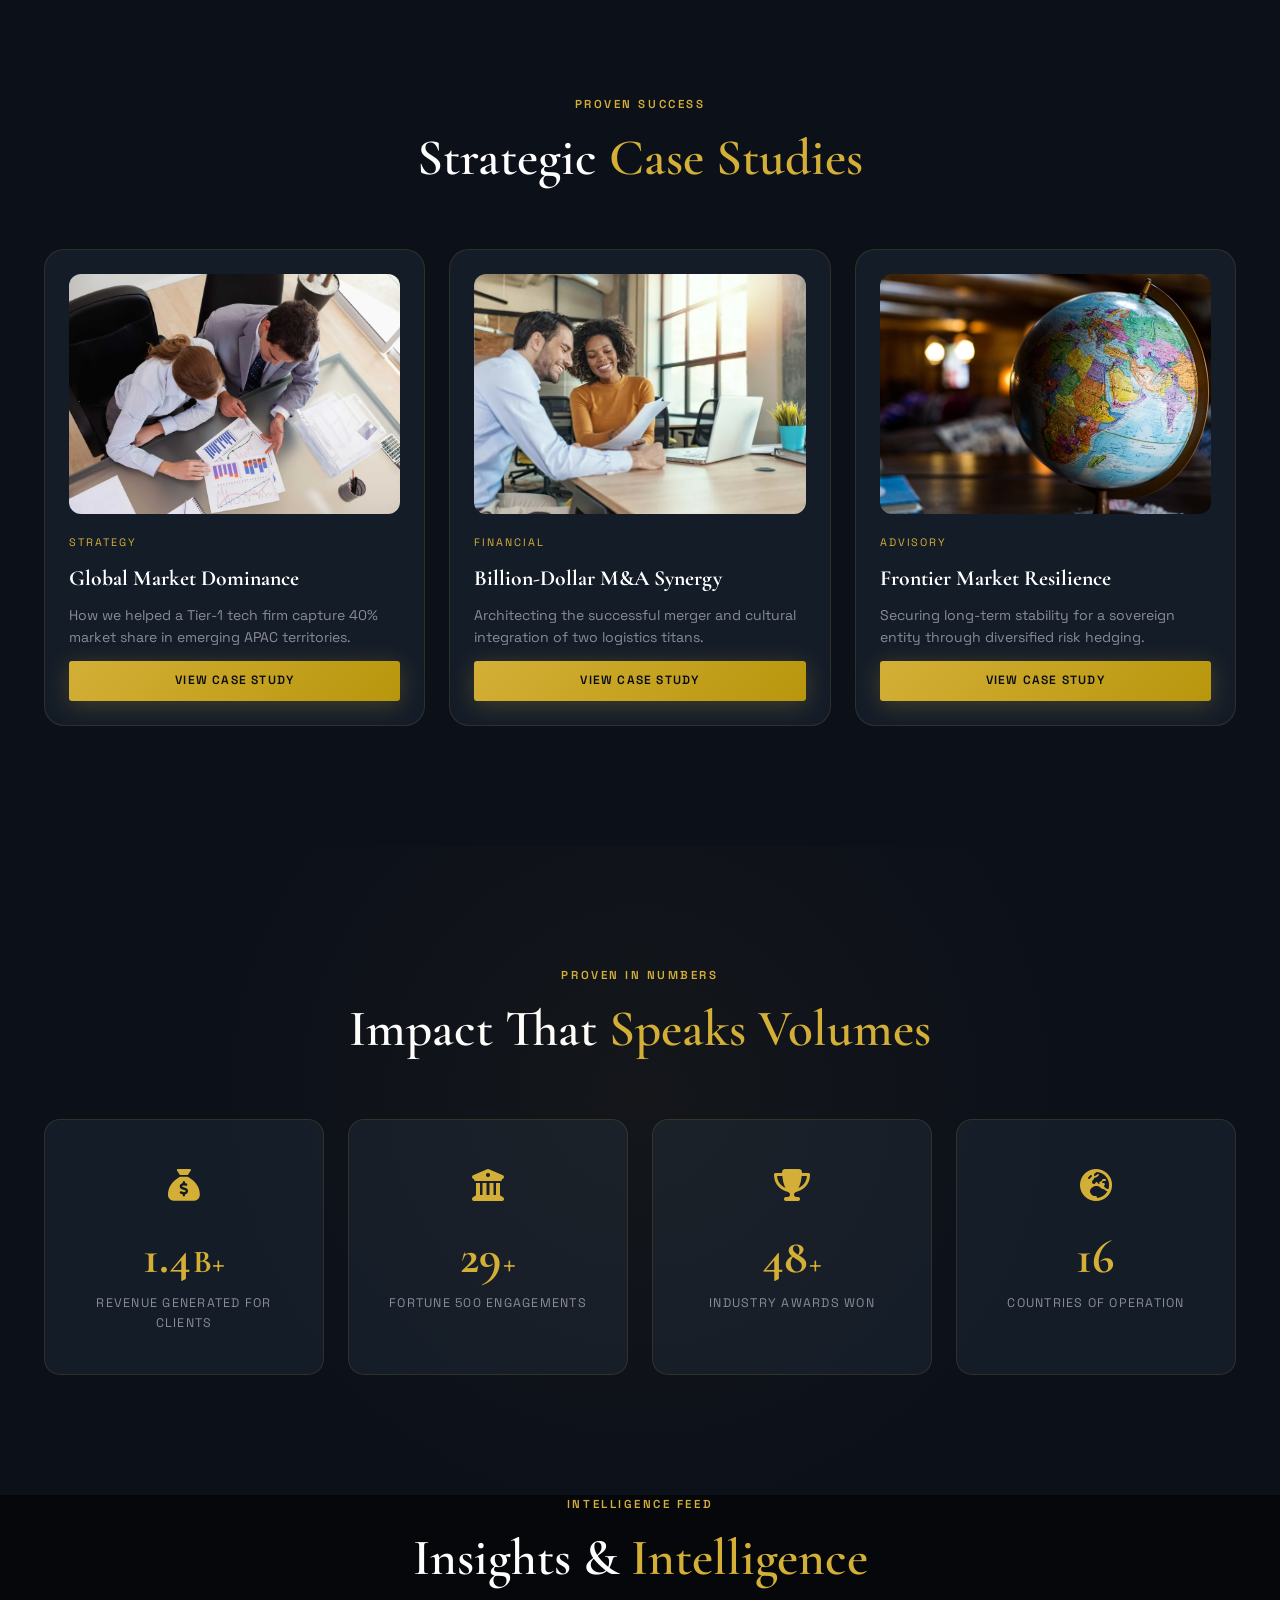
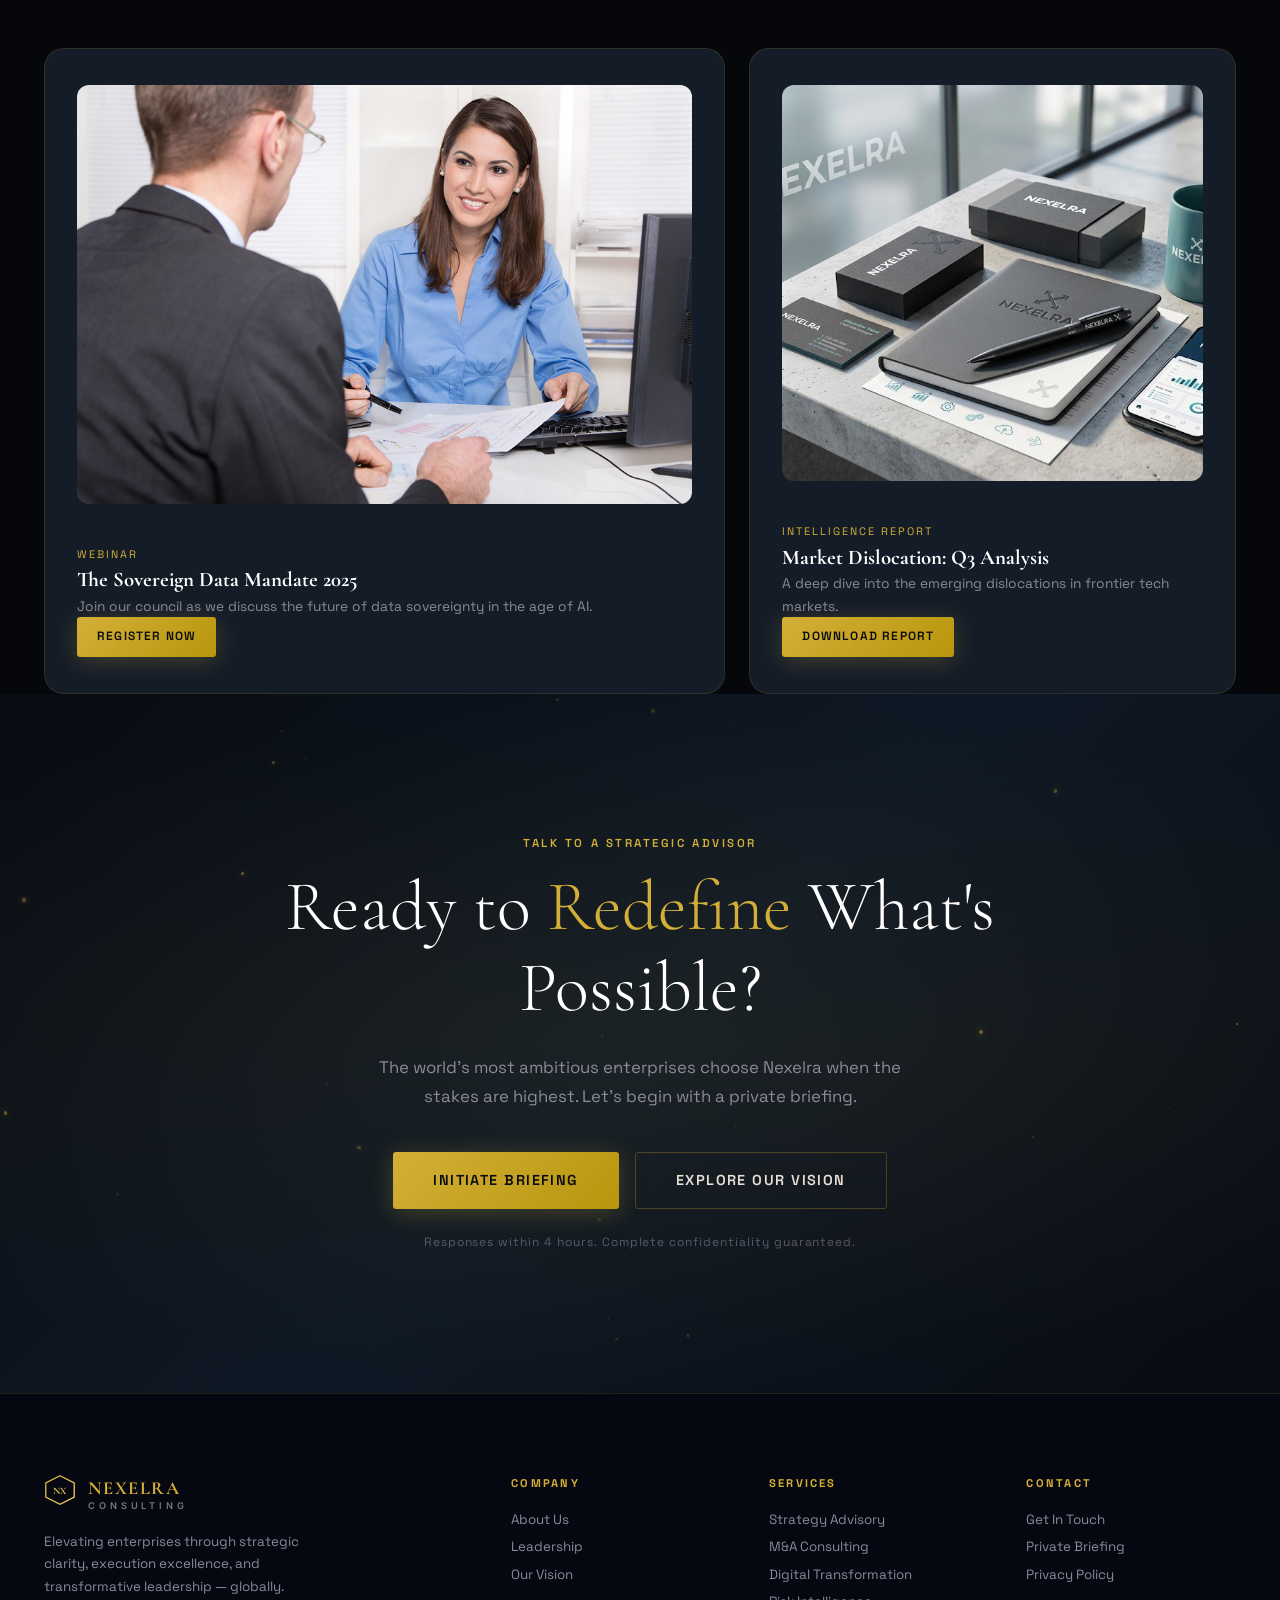
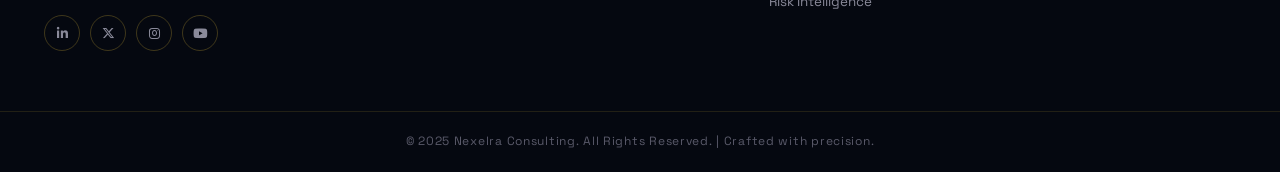
==== commit 2b5ae53c: "hghghghh" ====
--- a/index.html
+++ b/index.html
@@ -186,14 +186,13 @@
         <div class="hero-bg" id="heroBg"></div>
         <div class="hero-particles" id="heroParticles"></div>
         <div class="hero-content">
-            <p class="hero-eyebrow">Est. 2009 · Global Advisory Excellence</p>
+            <p class="hero-eyebrow">Est. 2009 · Strategy & Business Growth Advisory</p>
             <h1 class="hero-title">
-                Elevate Your <br />
-                <span class="hero-title-gold">Business Legacy</span>
+                Accelerate Your <br />
+                <span class="hero-title-gold">Business Growth</span>
             </h1>
             <p class="hero-subtitle">
-                Nexelra empowers world-class enterprises with bespoke strategy, transformative leadership, and
-                precision-engineered growth solutions.
+                Nexelra partners with startups, SMEs, and corporate enterprises to deliver bespoke strategy, operational clarity, and precision-engineered growth solutions that scale.
             </p>
             <div class="hero-cta-group">
                 <a href="#vision" class="btn btn-gold">Explore Our Vision</a>
--- a/style.css
+++ b/style.css
@@ -1079,6 +1079,20 @@
   line-height: 1.75;
 }
 
+@media (min-width: 1025px) {
+  .service-hero-content .hero-subtitle,
+  .about-hero-content .hero-subtitle {
+    margin-left: 0;
+    margin-right: auto;
+  }
+  
+  [dir="rtl"] .service-hero-content .hero-subtitle,
+  [dir="rtl"] .about-hero-content .hero-subtitle {
+    margin-left: auto;
+    margin-right: 0;
+  }
+}
+
 .hero-cta-group {
   display: flex;
   gap: 16px;
@@ -6569,4 +6583,35 @@
 [dir="rtl"] .drawer-sub-link.active {
   border-left: none;
   border-right: 3px solid var(--gold);
+}
+
+/* ── EXPERT CONSULTATION FORM ────────────────────────────── */
+.expert-consultation-card {
+  max-width: 800px;
+  margin: 0 auto;
+  background: var(--surface);
+  padding: 50px;
+  border-radius: 15px;
+  border: 1px solid var(--border);
+}
+
+.expert-form {
+  display: grid;
+  grid-template-columns: 1fr 1fr;
+  gap: 20px;
+  text-align: left;
+}
+
+.expert-form .form-group {
+  margin-bottom: 0;
+}
+
+@media (max-width: 768px) {
+  .expert-consultation-card {
+    padding: 30px 20px;
+  }
+  .expert-form {
+    grid-template-columns: 1fr;
+    gap: 15px;
+  }
 }
